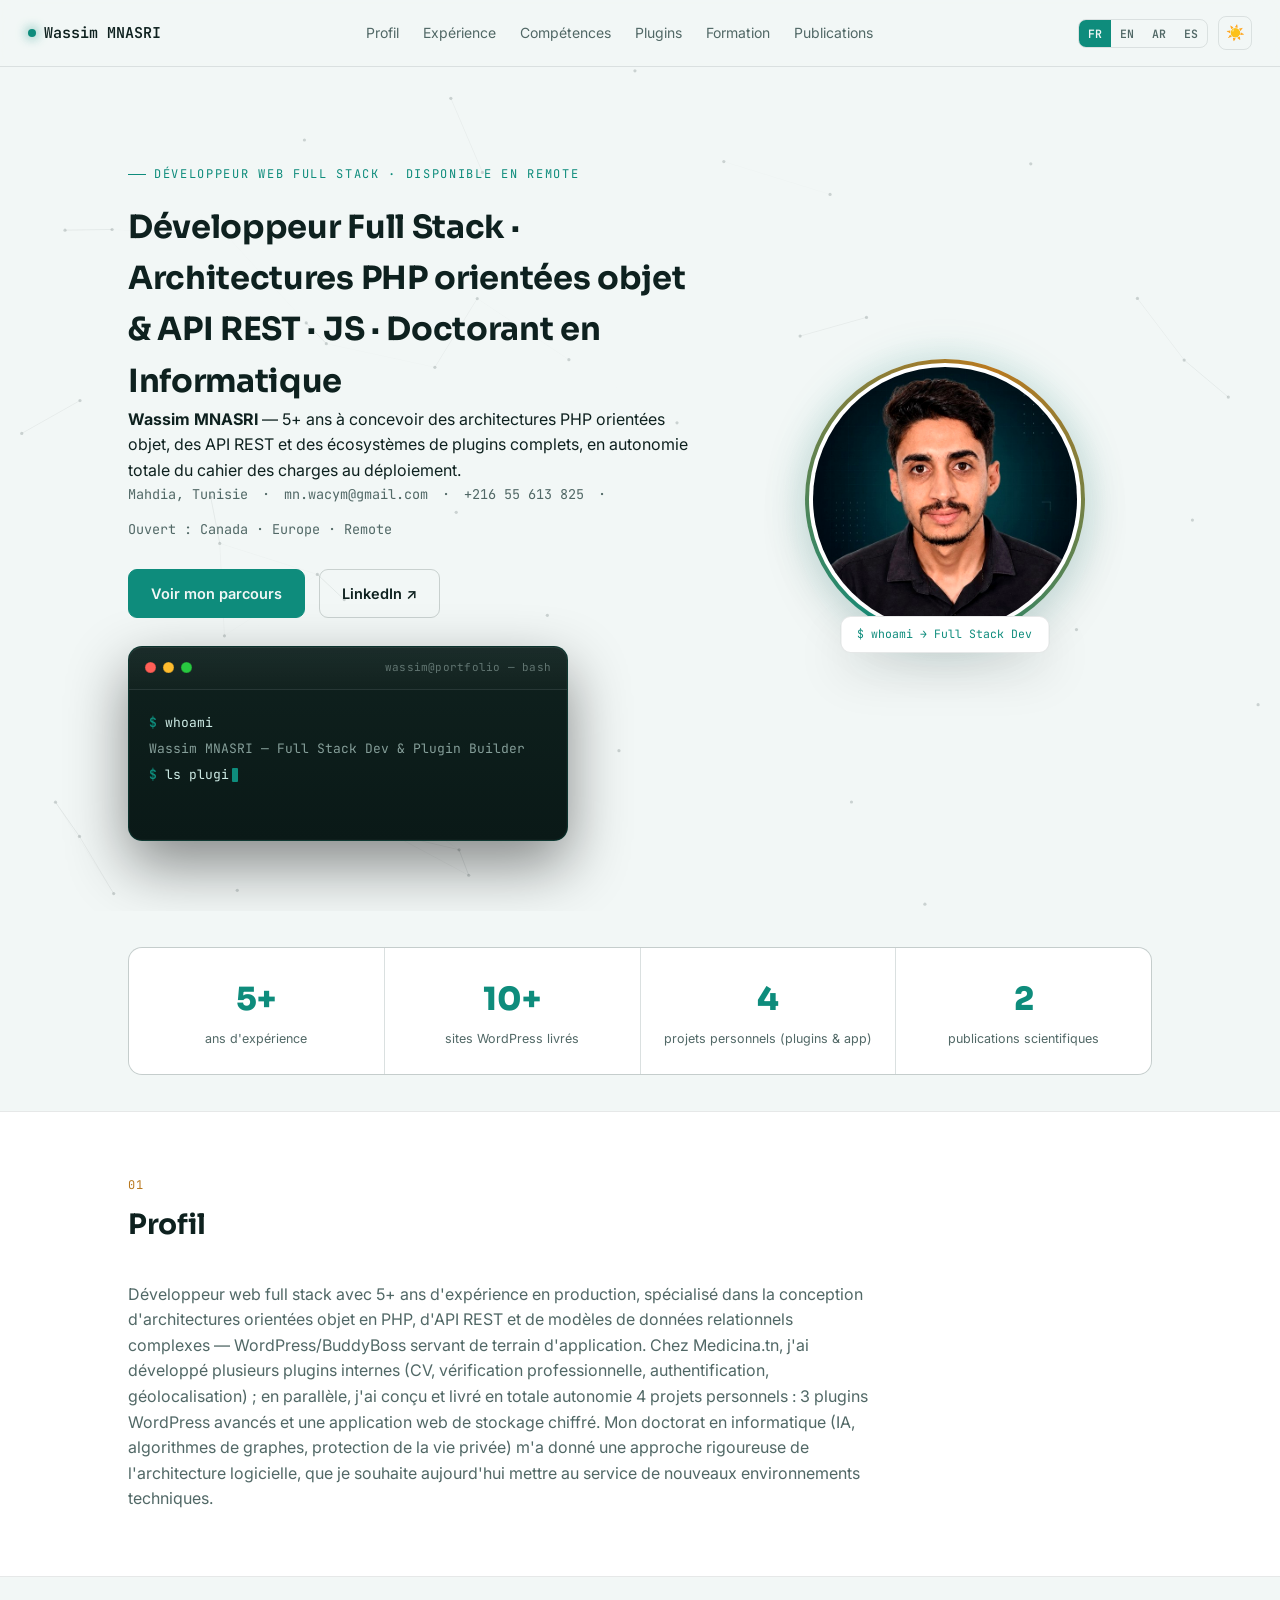
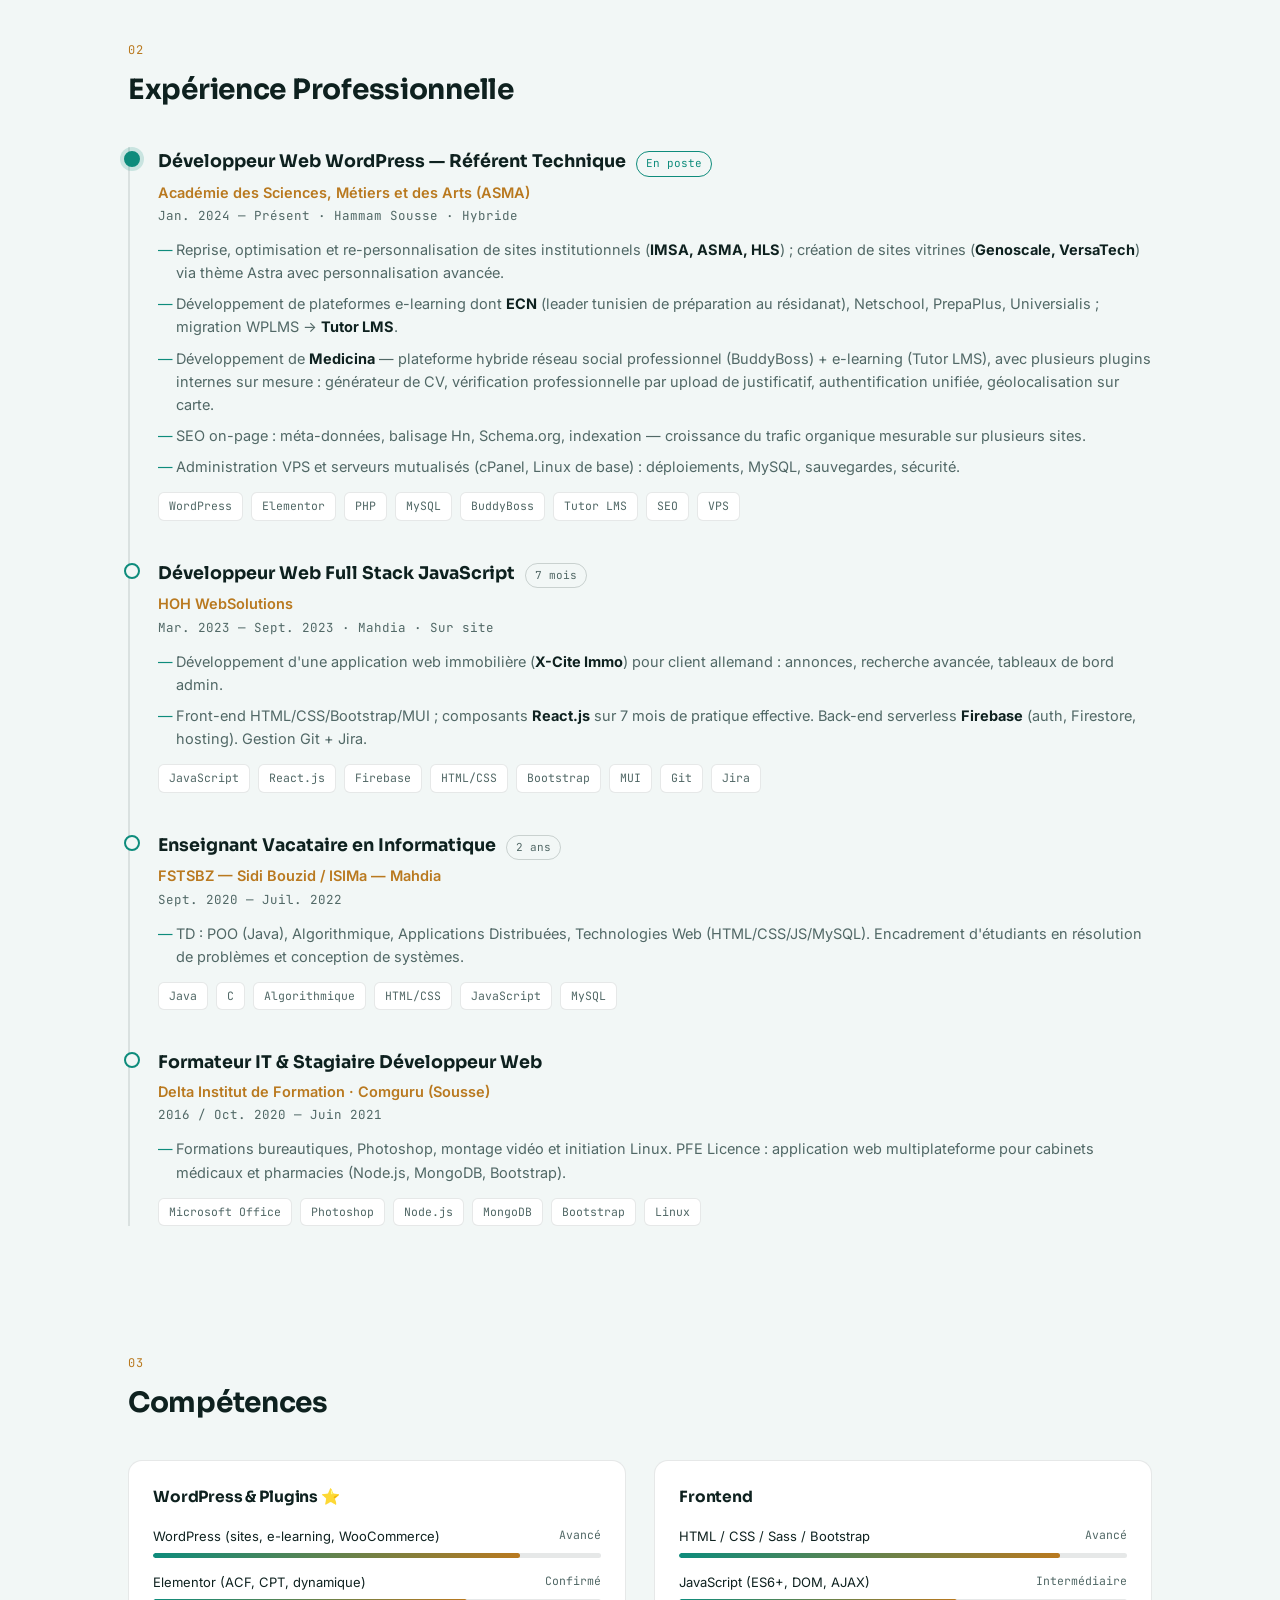
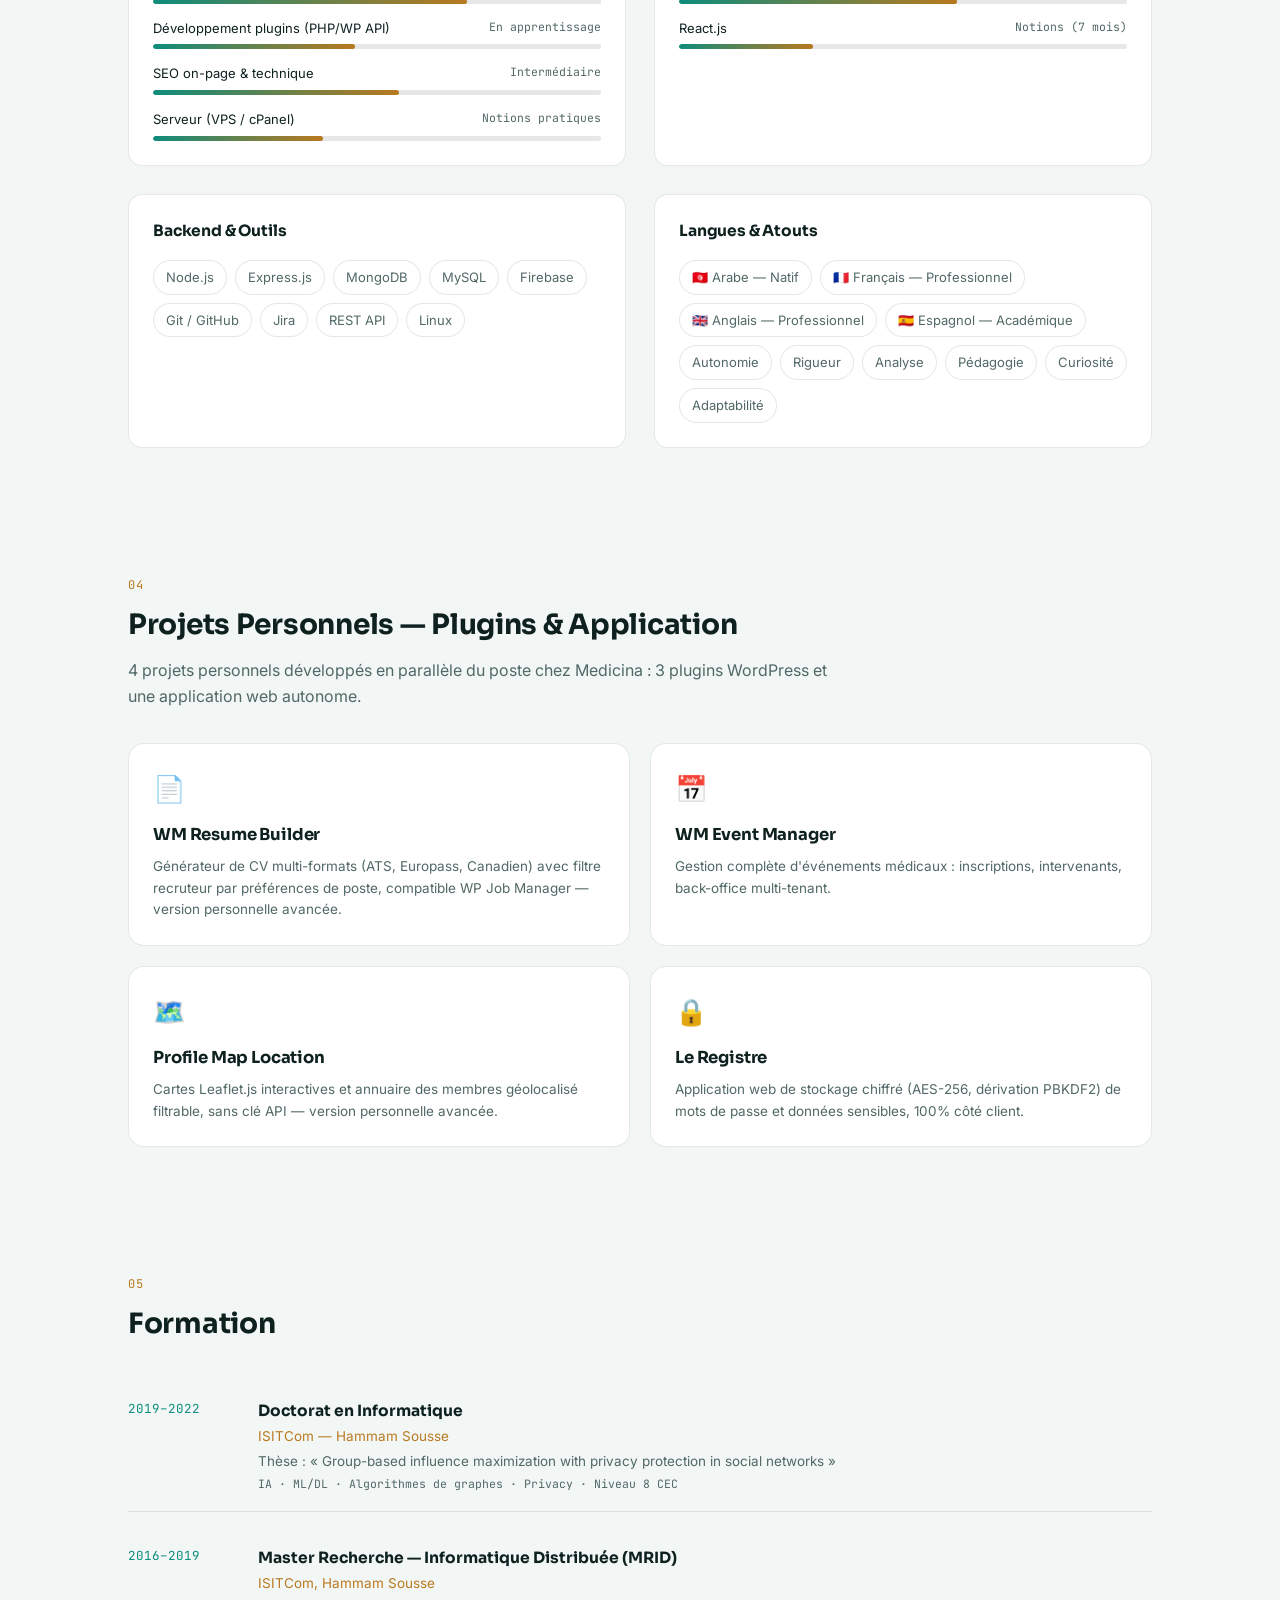
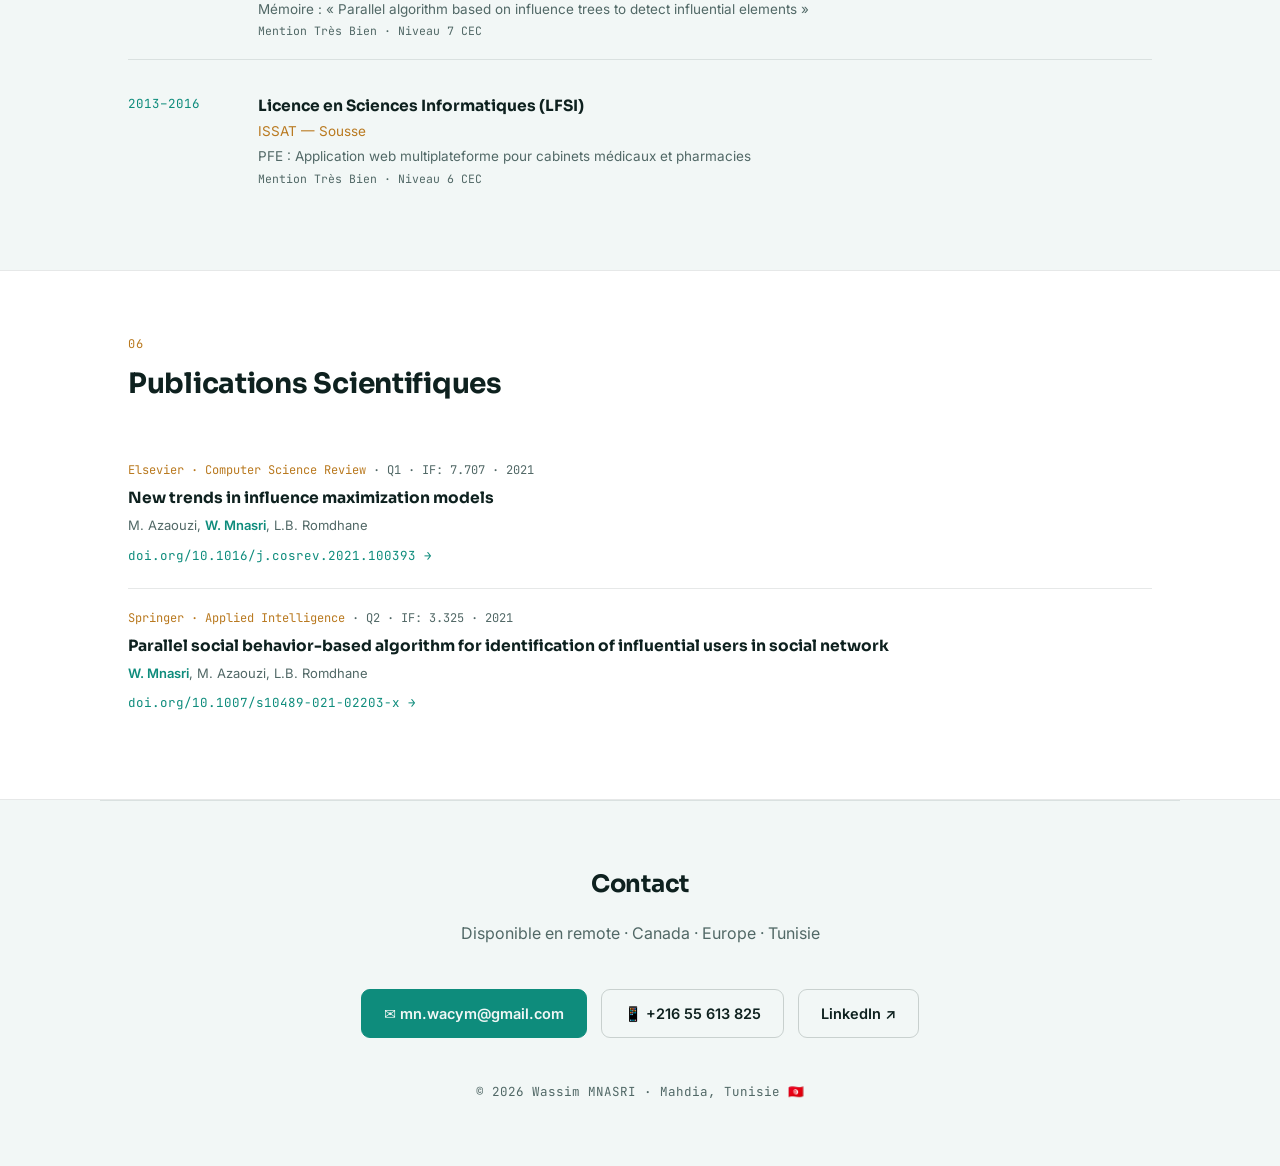
==== index.html @ 1a3f9e18 "Add files via upload" ====
<!DOCTYPE html>
<html lang="fr" dir="ltr" data-theme="dark">
<head>
<meta charset="UTF-8">
<meta name="viewport" content="width=device-width, initial-scale=1.0">
<title>Wassim MNASRI — Développeur Web Full Stack</title>
<meta name="description" content="Wassim MNASRI — Développeur Web Full Stack, architectures PHP orientées objet & API REST, écosystème WordPress avancé, doctorant en informatique.">
<link rel="preconnect" href="https://fonts.googleapis.com">
<link rel="preconnect" href="https://fonts.gstatic.com" crossorigin>
<link href="https://fonts.googleapis.com/css2?family=Sora:wght@600;700;800&family=Inter:wght@400;500;600;700&family=JetBrains+Mono:wght@400;500;600&display=swap" rel="stylesheet">
<style>
  :root[data-theme="dark"]{
    --bg:#0A1514; --bg-elev:#0F1E1C; --bg-card:#122522; --text:#E9F3F1; --text-dim:#8FA9A6;
    --accent:#2DD4BF; --accent-rgb:45,212,191; --accent-2:#E8A33D; --accent-2-rgb:232,163,61;
    --border:rgba(233,243,241,.10); --border-strong:rgba(233,243,241,.18);
    --shadow:0 20px 50px rgba(0,0,0,.40); --node:rgba(233,243,241,.55);
  }
  :root[data-theme="light"]{
    --bg:#F2F7F6; --bg-elev:#FFFFFF; --bg-card:#FFFFFF; --text:#0E211F; --text-dim:#516866;
    --accent:#0E8C7C; --accent-rgb:14,140,124; --accent-2:#B9791F; --accent-2-rgb:185,121,31;
    --border:rgba(14,33,31,.10); --border-strong:rgba(14,33,31,.18);
    --shadow:0 20px 50px rgba(14,33,31,.10); --node:rgba(14,33,31,.35);
  }
  *{box-sizing:border-box; margin:0; padding:0;}
  html{scroll-behavior:smooth;}
  body{
    background:var(--bg); color:var(--text);
    font-family:'Inter',system-ui,sans-serif;
    font-size:16px; line-height:1.6;
    transition:background .35s ease, color .35s ease;
    overflow-x:hidden;
  }
  ::selection{background:var(--accent); color:var(--bg);}
  a{color:inherit; text-decoration:none;}
  h1,h2,h3{font-family:'Sora',sans-serif; letter-spacing:-.01em;}
  .mono{font-family:'JetBrains Mono',monospace;}
  .wrap{max-width:1080px; margin:0 auto; padding:0 28px;}
  [dir="rtl"] .wrap{direction:rtl;}

  /* ---------- Nav ---------- */
  #topnav{
    position:sticky; top:0; z-index:50;
    background:color-mix(in srgb, var(--bg) 82%, transparent);
    backdrop-filter:blur(14px); -webkit-backdrop-filter:blur(14px);
    border-bottom:1px solid var(--border);
  }
  .navbar{display:flex; align-items:center; justify-content:space-between; padding:16px 28px; gap:16px; flex-wrap:wrap;}
  .brand{font-family:'JetBrains Mono',monospace; font-weight:600; font-size:15px; display:flex; align-items:center; gap:8px;}
  .brand .dot{width:8px; height:8px; border-radius:50%; background:var(--accent); box-shadow:0 0 12px var(--accent);}
  .navlinks{display:flex; gap:24px; font-size:14px; color:var(--text-dim);}
  .navlinks a{transition:color .2s;}
  .navlinks a:hover{color:var(--accent);}
  .navctrls{display:flex; align-items:center; gap:10px;}
  .lang-switch{display:flex; border:1px solid var(--border); border-radius:8px; overflow:hidden;}
  .lang-switch button{
    font-family:'JetBrains Mono',monospace; font-size:11.5px; font-weight:600;
    padding:6px 9px; background:transparent; color:var(--text-dim); border:none; cursor:pointer;
    transition:background .2s, color .2s;
  }
  .lang-switch button.active{background:var(--accent); color:var(--bg);}
  #themeToggle{
    width:34px; height:34px; border-radius:8px; border:1px solid var(--border);
    background:transparent; color:var(--text); cursor:pointer; display:flex; align-items:center; justify-content:center;
    font-size:15px; transition:border-color .2s, transform .3s;
  }
  #themeToggle:hover{border-color:var(--accent); transform:rotate(15deg);}
  @media (max-width:760px){ .navlinks{display:none;} }

  /* ---------- Hero ---------- */
  #hero{position:relative; padding:90px 0 70px; overflow:hidden;}
  #nodeCanvas{position:absolute; inset:0; width:100%; height:100%; z-index:0; opacity:.55;}
  .hero-inner{position:relative; z-index:1; display:grid; grid-template-columns:1.15fr .85fr; gap:48px; align-items:center;}
  @media (max-width:820px){ .hero-inner{grid-template-columns:1fr; text-align:center;} }
  .eyebrow{
    font-family:'JetBrains Mono',monospace; font-size:12px; letter-spacing:.14em; color:var(--accent);
    display:inline-flex; align-items:center; gap:8px; margin-bottom:18px;
  }
  .eyebrow::before{content:''; width:18px; height:1px; background:var(--accent);}
  @media (max-width:820px){ .eyebrow{justify-content:center;} }
  .hero h1{font-size:clamp(34px,5vw,54px); font-weight:800; line-height:1.05; margin-bottom:16px;}
  .hero h1 span.accent{color:var(--accent);}
  .hero .subtitle{font-size:17px; color:var(--text-dim); max-width:52ch; margin-bottom:14px;}
  .hero .subtitle b{color:var(--text); font-weight:600;}
  @media (max-width:820px){ .hero .subtitle{margin-inline:auto;} }
  .meta-row{display:flex; flex-wrap:wrap; gap:14px; font-size:13.5px; color:var(--text-dim); margin-bottom:28px; font-family:'JetBrains Mono',monospace;}
  @media (max-width:820px){ .meta-row{justify-content:center;} }
  .hero-btns{display:flex; gap:14px; flex-wrap:wrap;}
  @media (max-width:820px){ .hero-btns{justify-content:center;} }
  .btn-primary,.btn-secondary{
    padding:12px 22px; border-radius:9px; font-size:14.5px; font-weight:600; cursor:pointer; display:inline-flex; align-items:center; gap:8px;
    transition:transform .2s, box-shadow .2s;
  }
  .btn-primary{background:var(--accent); color:var(--bg); border:1px solid var(--accent);}
  .btn-secondary{background:transparent; color:var(--text); border:1px solid var(--border-strong);}
  .btn-primary:hover,.btn-secondary:hover{transform:translateY(-2px); box-shadow:0 10px 24px rgba(var(--accent-rgb),.25);}

  .portrait-wrap{position:relative; justify-self:center; width:280px; height:280px; display:flex; align-items:center; justify-content:center;}
  .portrait-wrap::before{
    content:''; position:absolute; width:340px; height:340px; top:50%; left:50%; transform:translate(-50%,-50%);
    background:radial-gradient(circle at center, rgba(var(--accent-rgb),.16) 0%, transparent 68%);
    border-radius:50%; pointer-events:none; z-index:0;
  }
  .portrait-ring{
    position:relative; z-index:1; width:280px; height:280px; border-radius:50%; padding:4px;
    background:conic-gradient(from 200deg, var(--accent), var(--accent-2), var(--accent));
    box-shadow:var(--shadow), 0 0 46px rgba(var(--accent-rgb),.14);
  }
  .portrait-ring-inner{width:100%; height:100%; border-radius:50%; padding:4px; background:var(--bg-elev);}
  .portrait{
    display:block; width:100%; height:100%; border-radius:50%; object-fit:cover; object-position:center 8%;
    filter:brightness(1.04) contrast(1.03) saturate(1.05);
  }
  .portrait-tag{
    position:absolute; bottom:-14px; left:50%; transform:translateX(-50%); z-index:2;
    background:var(--bg-elev); border:1px solid var(--border); border-radius:10px;
    padding:8px 16px; font-family:'JetBrains Mono',monospace; font-size:11.5px; color:var(--accent);
    white-space:nowrap; box-shadow:var(--shadow);
  }
  @media (max-width:820px){ .portrait-wrap,.portrait-ring{width:240px; height:240px;} }
  @media (max-width:480px){ .portrait-wrap,.portrait-ring{width:200px; height:200px;} }

  /* ---------- Stats ---------- */
  #stats{padding:36px 0;}
  .stats-grid{display:grid; grid-template-columns:repeat(4,1fr); gap:1px; background:var(--border); border:1px solid var(--border); border-radius:14px; overflow:hidden;}
  @media (max-width:700px){ .stats-grid{grid-template-columns:repeat(2,1fr);} }
  .stat-cell{background:var(--bg-elev); padding:26px 18px; text-align:center;}
  .stat-num{font-family:'Sora',sans-serif; font-weight:800; font-size:32px; color:var(--accent);}
  .stat-label{font-size:12.5px; color:var(--text-dim); margin-top:6px; line-height:1.35;}

  /* ---------- Sections ---------- */
  section{padding:64px 0;}
  .section-head{margin-bottom:34px;}
  .section-num{font-family:'JetBrains Mono',monospace; font-size:12px; color:var(--accent-2); letter-spacing:.1em; display:block; margin-bottom:8px;}
  .section-head h2{font-size:28px; font-weight:700;}
  .lead{color:var(--text-dim); font-size:16px; max-width:70ch; margin-top:10px;}

  #about{background:var(--bg-elev); border-top:1px solid var(--border); border-bottom:1px solid var(--border);}

  /* Timeline */
  .timeline{position:relative; padding-inline-start:28px; border-inline-start:2px solid var(--border);}
  [dir="rtl"] .timeline{padding-inline-start:0; padding-inline-end:28px; border-inline-start:none; border-inline-end:2px solid var(--border);}
  .job{position:relative; padding-bottom:38px;}
  .job:last-child{padding-bottom:0;}
  .job::before{
    content:''; position:absolute; inset-inline-start:-34px; top:4px; width:12px; height:12px; border-radius:50%;
    background:var(--bg); border:2px solid var(--accent);
  }
  .job.current::before{background:var(--accent); box-shadow:0 0 0 4px rgba(var(--accent-rgb),.18);}
  .job-head{display:flex; flex-wrap:wrap; align-items:baseline; gap:10px; margin-bottom:4px;}
  .job-title{font-family:'Sora',sans-serif; font-weight:700; font-size:17.5px;}
  .job-badge{font-family:'JetBrains Mono',monospace; font-size:11px; padding:3px 9px; border-radius:999px; border:1px solid var(--border-strong); color:var(--text-dim);}
  .job.current .job-badge{color:var(--accent); border-color:var(--accent);}
  .job-company{color:var(--accent-2); font-weight:600; font-size:14.5px; margin-bottom:2px;}
  .job-period{font-family:'JetBrains Mono',monospace; font-size:12.5px; color:var(--text-dim); margin-bottom:12px;}
  .job-bullets{list-style:none; display:flex; flex-direction:column; gap:8px; margin-bottom:14px;}
  .job-bullets li{position:relative; padding-inline-start:18px; font-size:14.5px; color:var(--text-dim); line-height:1.6;}
  [dir="rtl"] .job-bullets li{padding-inline-start:0; padding-inline-end:18px;}
  .job-bullets li::before{content:'—'; position:absolute; inset-inline-start:0; color:var(--accent);}
  [dir="rtl"] .job-bullets li::before{inset-inline-start:auto; inset-inline-end:0;}
  .job-bullets strong{color:var(--text);}
  .tag-row{display:flex; flex-wrap:wrap; gap:8px;}
  .tag{font-family:'JetBrains Mono',monospace; font-size:11.5px; padding:4px 10px; border-radius:6px; background:var(--bg-card); border:1px solid var(--border); color:var(--text-dim);}

  /* Skills */
  .skills-grid{display:grid; grid-template-columns:repeat(2,1fr); gap:28px;}
  @media (max-width:700px){ .skills-grid{grid-template-columns:1fr;} }
  .skill-card{background:var(--bg-card); border:1px solid var(--border); border-radius:14px; padding:24px;}
  .skill-card h3{font-size:15.5px; margin-bottom:16px; display:flex; align-items:center; gap:8px;}
  .skill-row{margin-bottom:14px;}
  .skill-row:last-child{margin-bottom:0;}
  .skill-row .sr-top{display:flex; justify-content:space-between; font-size:13px; margin-bottom:6px;}
  .skill-row .sr-top span:last-child{color:var(--text-dim); font-family:'JetBrains Mono',monospace; font-size:11.5px;}
  .bar{height:5px; background:var(--border); border-radius:99px; overflow:hidden;}
  .bar i{display:block; height:100%; background:linear-gradient(90deg,var(--accent),var(--accent-2)); border-radius:99px;}
  .chips{display:flex; flex-wrap:wrap; gap:8px;}
  .chip{font-size:13px; padding:6px 12px; border-radius:999px; background:var(--bg-elev); border:1px solid var(--border); color:var(--text-dim);}

  /* Projects */
  .projects-grid{display:grid; grid-template-columns:repeat(2,1fr); gap:20px;}
  @media (max-width:700px){ .projects-grid{grid-template-columns:1fr;} }
  .proj-card{background:var(--bg-card); border:1px solid var(--border); border-radius:16px; padding:24px; transition:border-color .2s, transform .2s;}
  .proj-card:hover{border-color:var(--accent); transform:translateY(-3px);}
  .proj-icon{font-size:26px; margin-bottom:12px; display:block;}
  .proj-card h3{font-size:16.5px; margin-bottom:8px;}
  .proj-card p{font-size:13.5px; color:var(--text-dim); line-height:1.6;}

  /* Education */
  .edu-grid{display:flex; flex-direction:column; gap:16px;}
  .edu-card{display:grid; grid-template-columns:110px 1fr; gap:20px; padding:18px 0; border-bottom:1px solid var(--border);}
  .edu-card:last-child{border-bottom:none;}
  @media (max-width:600px){ .edu-card{grid-template-columns:1fr; gap:4px;} }
  .edu-years{font-family:'JetBrains Mono',monospace; font-size:12.5px; color:var(--accent);}
  .edu-degree{font-family:'Sora',sans-serif; font-weight:700; font-size:15.5px; margin-bottom:2px;}
  .edu-school{color:var(--accent-2); font-size:13.5px; margin-bottom:4px;}
  .edu-detail{font-size:13.5px; color:var(--text-dim); margin-bottom:2px;}
  .edu-mention{font-family:'JetBrains Mono',monospace; font-size:11.5px; color:var(--text-dim);}

  /* Publications */
  #pubs{background:var(--bg-elev); border-top:1px solid var(--border); border-bottom:1px solid var(--border);}
  .pub-card{padding:20px 0; border-bottom:1px solid var(--border);}
  .pub-card:last-child{border-bottom:none;}
  .pub-journal{font-family:'JetBrains Mono',monospace; font-size:12px; color:var(--accent-2); margin-bottom:6px;}
  .pub-title{font-family:'Sora',sans-serif; font-weight:700; font-size:15.5px; margin-bottom:4px;}
  .pub-authors{font-size:13px; color:var(--text-dim); margin-bottom:6px;}
  .pub-authors .me{color:var(--accent); font-weight:600;}
  .pub-link{font-family:'JetBrains Mono',monospace; font-size:12.5px; color:var(--accent);}

  /* Footer / Contact */
  footer.wrap{padding-top:64px; padding-bottom:64px; text-align:center; border-top:1px solid var(--border);}
  footer h2{font-size:24px; margin-bottom:18px;}
  footer p.lead{margin:0 auto 42px; text-align:center;}
  .contact-row{display:flex; justify-content:center; flex-wrap:wrap; gap:14px; margin-bottom:44px;}
  .foot-note{font-size:12.5px; color:var(--text-dim); font-family:'JetBrains Mono',monospace; margin-top:16px;}

  .reveal{opacity:0; transform:translateY(18px); transition:opacity .6s ease, transform .6s ease;}
  .reveal.in{opacity:1; transform:none;}
  @media (prefers-reduced-motion:reduce){ .reveal{opacity:1; transform:none; transition:none;} html{scroll-behavior:auto;} }

  a:focus-visible, button:focus-visible{outline:2px solid var(--accent); outline-offset:2px;}

  /* ---------- Terminal ---------- */
  .term{
    margin-top:28px; max-width:440px; border-radius:14px; overflow:hidden;
    background:linear-gradient(180deg,#0F211E 0%,#0A1917 100%);
    border:1px solid rgba(var(--accent-rgb),.22);
    box-shadow:0 24px 60px rgba(0,0,0,.45), 0 0 0 1px rgba(255,255,255,.02) inset, 0 1px 0 rgba(255,255,255,.05) inset;
  }
  .term-bar{
    display:flex; align-items:center; gap:7px; padding:12px 16px;
    background:linear-gradient(180deg, rgba(255,255,255,.05), rgba(255,255,255,.015));
    border-bottom:1px solid rgba(255,255,255,.06);
  }
  .term-dot{width:11px; height:11px; border-radius:50%; box-shadow:inset 0 0 0 .5px rgba(0,0,0,.25);}
  .term-dot.r{background:#FF5F57;} .term-dot.y{background:#FEBC2E;} .term-dot.g{background:#28C840;}
  .term-title{margin-inline-start:auto; font-family:'JetBrains Mono',monospace; font-size:11px; letter-spacing:.02em; color:rgba(211,235,231,.4);}
  .term-body{padding:20px 20px 22px; font-family:'JetBrains Mono',monospace; font-size:13px; line-height:2; min-height:150px; color:#CFEDE7; text-align:start;}
  [dir="rtl"] .term-body{direction:ltr; text-align:left;}
  .term-line{white-space:pre-wrap; word-break:break-word;}
  .term-line .prompt{color:var(--accent); font-weight:600;}
  .term-line .out{color:rgba(207,237,231,.62);}
  .term-cursor{display:inline-block; width:6px; height:14px; background:var(--accent); vertical-align:middle; animation:blink 1s step-end infinite; margin-inline-start:3px; border-radius:1px;}
  @keyframes blink{ 50%{opacity:0;} }

  /* ---------- Back to top ---------- */
  #toTop{
    position:fixed; bottom:26px; inset-inline-end:26px; z-index:60;
    width:44px; height:44px; border-radius:50%; border:1px solid var(--border-strong);
    background:var(--bg-elev); color:var(--accent); font-size:17px; cursor:pointer;
    display:flex; align-items:center; justify-content:center; box-shadow:var(--shadow);
    opacity:0; pointer-events:none; transform:translateY(10px);
    transition:opacity .25s, transform .25s, border-color .2s;
  }
  #toTop.show{opacity:1; pointer-events:auto; transform:none;}
  #toTop:hover{border-color:var(--accent);}
</style>
</head>
<body>

<nav id="topnav">
  <div class="navbar">
    <div class="brand"><span class="dot"></span> Wassim MNASRI</div>
    <div class="navlinks" id="navlinks"></div>
    <div class="navctrls">
      <div class="lang-switch" id="langSwitch">
        <button data-lang="fr">FR</button><button data-lang="en">EN</button><button data-lang="ar">AR</button><button data-lang="es">ES</button>
      </div>
      <button id="themeToggle" aria-label="Toggle theme">🌙</button>
    </div>
  </div>
</nav>

<header id="hero">
  <canvas id="nodeCanvas"></canvas>
  <div class="wrap hero-inner">
    <div>
      <span class="eyebrow" id="heroEyebrow"></span>
      <h1 id="heroTitle"></h1>
      <p class="subtitle" id="heroSubtitle"></p>
      <div class="meta-row" id="heroMeta"></div>
      <div class="hero-btns">
        <a href="#experience" class="btn-primary" id="heroBtn1"></a>
        <a href="https://www.linkedin.com/in/wassim-m-nasri/" target="_blank" class="btn-secondary">LinkedIn ↗</a>
      </div>
      <div class="term">
        <div class="term-bar">
          <span class="term-dot r"></span><span class="term-dot y"></span><span class="term-dot g"></span>
          <span class="term-title">wassim@portfolio — bash</span>
        </div>
        <div class="term-body" id="termBody"></div>
      </div>
    </div>
    <div class="portrait-wrap">
      <div class="portrait-ring">
        <div class="portrait-ring-inner">
          <img class="portrait" src="[data-uri]" alt="Wassim MNASRI">
        </div>
      </div>
      <div class="portrait-tag mono" id="portraitTag"></div>
    </div>
  </div>
</header>

<section id="stats">
  <div class="wrap">
    <div class="stats-grid" id="statsGrid"></div>
  </div>
</section>

<section id="about">
  <div class="wrap">
    <div class="section-head">
      <span class="section-num mono">01</span>
      <h2 id="sProfil"></h2>
    </div>
    <p class="lead" id="profilText" style="max-width:75ch;"></p>
  </div>
</section>

<section id="experience">
  <div class="wrap">
    <div class="section-head">
      <span class="section-num mono">02</span>
      <h2 id="sExp"></h2>
    </div>
    <div class="timeline" id="jobsList"></div>
  </div>
</section>

<section id="skills">
  <div class="wrap">
    <div class="section-head">
      <span class="section-num mono">03</span>
      <h2 id="sSkillsHead">Compétences</h2>
    </div>
    <div class="skills-grid">
      <div class="skill-card">
        <h3 id="sWP"></h3>
        <div id="wpSkillsList"></div>
      </div>
      <div class="skill-card">
        <h3 id="sFront"></h3>
        <div id="frontSkillsList"></div>
      </div>
      <div class="skill-card">
        <h3 id="sBack"></h3>
        <div class="chips" id="backTagsList"></div>
      </div>
      <div class="skill-card">
        <h3 id="sAtoutsLang">Langues & Atouts</h3>
        <div class="chips" id="langsAtoutsList"></div>
      </div>
    </div>
  </div>
</section>

<section id="projects">
  <div class="wrap">
    <div class="section-head">
      <span class="section-num mono">04</span>
      <h2 id="sPlugins"></h2>
      <p class="lead" id="pluginsIntro"></p>
    </div>
    <div class="projects-grid" id="projectsGrid"></div>
  </div>
</section>

<section id="education">
  <div class="wrap">
    <div class="section-head">
      <span class="section-num mono">05</span>
      <h2 id="sFormation"></h2>
    </div>
    <div class="edu-grid" id="eduGrid"></div>
  </div>
</section>

<section id="pubs">
  <div class="wrap">
    <div class="section-head">
      <span class="section-num mono">06</span>
      <h2 id="sPub"></h2>
    </div>
    <div id="pubsGrid">
      <div class="pub-card">
        <div class="pub-journal">Elsevier · Computer Science Review <span style="color:var(--text-dim)">· Q1 · IF: 7.707 · 2021</span></div>
        <div class="pub-title">New trends in influence maximization models</div>
        <div class="pub-authors">M. Azaouzi, <span class="me">W. Mnasri</span>, L.B. Romdhane</div>
        <a class="pub-link" href="https://doi.org/10.1016/j.cosrev.2021.100393" target="_blank">doi.org/10.1016/j.cosrev.2021.100393 →</a>
      </div>
      <div class="pub-card">
        <div class="pub-journal">Springer · Applied Intelligence <span style="color:var(--text-dim)">· Q2 · IF: 3.325 · 2021</span></div>
        <div class="pub-title">Parallel social behavior-based algorithm for identification of influential users in social network</div>
        <div class="pub-authors"><span class="me">W. Mnasri</span>, M. Azaouzi, L.B. Romdhane</div>
        <a class="pub-link" href="https://doi.org/10.1007/s10489-021-02203-x" target="_blank">doi.org/10.1007/s10489-021-02203-x →</a>
      </div>
    </div>
  </div>
</section>

<footer class="wrap">
  <h2 id="sContact"></h2>
  <p class="lead" id="footerAvail" style="max-width:60ch;"></p>
  <div class="contact-row">
    <a class="btn-primary" href="mailto:mn.wacym@gmail.com">✉️ mn.wacym@gmail.com</a>
    <a class="btn-secondary" href="tel:+21655613825" dir="ltr">📱 +216 55 613 825</a>
    <a class="btn-secondary" href="https://www.linkedin.com/in/wassim-m-nasri/" target="_blank">LinkedIn ↗</a>
  </div>
  <p class="foot-note">© 2026 Wassim MNASRI · Mahdia, Tunisie 🇹🇳</p>
</footer>

<button id="toTop" aria-label="Back to top">↑</button>

<script id="cv-data" type="application/json">{"fr": {"dir": "ltr", "nav": ["Profil", "Expérience", "Compétences", "Plugins", "Formation", "Publications"], "pdf": "Télécharger PDF", "eyebrow": "DÉVELOPPEUR WEB FULL STACK · DISPONIBLE EN REMOTE", "title": "Développeur |Full Stack| · Architectures |PHP orientées objet & API REST| · JS · Doctorant en Informatique", "meta": ["Mahdia, Tunisie", "mn.wacym@gmail.com", "+216 55 613 825", "Ouvert : Canada · Europe · Remote"], "btn1": "Voir mon parcours", "stats": ["ans d'expérience", "sites WordPress livrés", "projets personnels (plugins & app)", "publications scientifiques"], "sContact": "Contact", "sWP": "WordPress & Plugins ⭐", "sFront": "Frontend", "sBack": "Backend & Outils", "sLang": "Langues", "sAtouts": "Atouts", "wpSkills": [["WordPress (sites, e-learning, WooCommerce)", "Avancé", 82], ["Elementor (ACF, CPT, dynamique)", "Confirmé", 70], ["Développement plugins (PHP/WP API)", "En apprentissage", 45], ["SEO on-page & technique", "Intermédiaire", 55], ["Serveur (VPS / cPanel)", "Notions pratiques", 38]], "frontSkills": [["HTML / CSS / Sass / Bootstrap", "Avancé", 85], ["JavaScript (ES6+, DOM, AJAX)", "Intermédiaire", 62], ["React.js", "Notions (7 mois)", 30]], "backTags": ["Node.js", "Express.js", "MongoDB", "MySQL", "Firebase", "Git / GitHub", "Jira", "REST API", "Linux"], "langs": [["🇹🇳 Arabe", "Natif"], ["🇫🇷 Français", "Professionnel"], ["🇬🇧 Anglais", "Professionnel"], ["🇪🇸 Espagnol", "Académique"]], "atouts": ["Autonomie", "Rigueur", "Analyse", "Pédagogie", "Curiosité", "Adaptabilité"], "sProfil": "Profil", "profil": "Développeur web full stack avec 5+ ans d'expérience en production, spécialisé dans la conception d'architectures orientées objet en PHP, d'API REST et de modèles de données relationnels complexes — WordPress/BuddyBoss servant de terrain d'application. Chez Medicina.tn, j'ai développé plusieurs plugins internes (CV, vérification professionnelle, authentification, géolocalisation) ; en parallèle, j'ai conçu et livré en totale autonomie 4 projets personnels : 3 plugins WordPress avancés et une application web de stockage chiffré. Mon doctorat en informatique (IA, algorithmes de graphes, protection de la vie privée) m'a donné une approche rigoureuse de l'architecture logicielle, que je souhaite aujourd'hui mettre au service de nouveaux environnements techniques.", "sExp": "Expérience Professionnelle", "jobs": [{"title": "Développeur Web WordPress — Référent Technique", "company": "Académie des Sciences, Métiers et des Arts (ASMA)", "period": "Jan. 2024 — Présent · Hammam Sousse · Hybride", "badge": "En poste", "current": true, "bullets": ["Reprise, optimisation et re-personnalisation de sites institutionnels (<strong>IMSA, ASMA, HLS</strong>) ; création de sites vitrines (<strong>Genoscale, VersaTech</strong>) via thème Astra avec personnalisation avancée.", "Développement de plateformes e-learning dont <strong>ECN</strong> (leader tunisien de préparation au résidanat), Netschool, PrepaPlus, Universialis ; migration WPLMS → <strong>Tutor LMS</strong>.", "Développement de <strong>Medicina</strong> — plateforme hybride réseau social professionnel (BuddyBoss) + e-learning (Tutor LMS), avec plusieurs plugins internes sur mesure : générateur de CV, vérification professionnelle par upload de justificatif, authentification unifiée, géolocalisation sur carte.", "SEO on-page : méta-données, balisage Hn, Schema.org, indexation — croissance du trafic organique mesurable sur plusieurs sites.", "Administration VPS et serveurs mutualisés (cPanel, Linux de base) : déploiements, MySQL, sauvegardes, sécurité."], "tags": ["WordPress", "Elementor", "PHP", "MySQL", "BuddyBoss", "Tutor LMS", "SEO", "VPS"]}, {"title": "Développeur Web Full Stack JavaScript", "company": "HOH WebSolutions", "period": "Mar. 2023 — Sept. 2023 · Mahdia · Sur site", "badge": "7 mois", "current": false, "bullets": ["Développement d'une application web immobilière (<strong>X-Cite Immo</strong>) pour client allemand : annonces, recherche avancée, tableaux de bord admin.", "Front-end HTML/CSS/Bootstrap/MUI ; composants <strong>React.js</strong> sur 7 mois de pratique effective. Back-end serverless <strong>Firebase</strong> (auth, Firestore, hosting). Gestion Git + Jira."], "tags": ["JavaScript", "React.js", "Firebase", "HTML/CSS", "Bootstrap", "MUI", "Git", "Jira"]}, {"title": "Enseignant Vacataire en Informatique", "company": "FSTSBZ — Sidi Bouzid  /  ISIMa — Mahdia", "period": "Sept. 2020 — Juil. 2022", "badge": "2 ans", "current": false, "bullets": ["TD : POO (Java), Algorithmique, Applications Distribuées, Technologies Web (HTML/CSS/JS/MySQL). Encadrement d'étudiants en résolution de problèmes et conception de systèmes."], "tags": ["Java", "C", "Algorithmique", "HTML/CSS", "JavaScript", "MySQL"]}, {"title": "Formateur IT & Stagiaire Développeur Web", "company": "Delta Institut de Formation · Comguru (Sousse)", "period": "2016 / Oct. 2020 — Juin 2021", "badge": "", "current": false, "bullets": ["Formations bureautiques, Photoshop, montage vidéo et initiation Linux. PFE Licence : application web multiplateforme pour cabinets médicaux et pharmacies (Node.js, MongoDB, Bootstrap)."], "tags": ["Microsoft Office", "Photoshop", "Node.js", "MongoDB", "Bootstrap", "Linux"]}], "sPlugins": "Projets Personnels — Plugins & Application", "pluginsIntro": "4 projets personnels développés en parallèle du poste chez Medicina : 3 plugins WordPress et une application web autonome.", "plugins": [{"icon": "📄", "name": "WM Resume Builder", "desc": "Générateur de CV multi-formats (ATS, Europass, Canadien) avec filtre recruteur par préférences de poste, compatible WP Job Manager — version personnelle avancée."}, {"icon": "📅", "name": "WM Event Manager", "desc": "Gestion complète d'événements médicaux : inscriptions, intervenants, back-office multi-tenant."}, {"icon": "🗺️", "name": "Profile Map Location", "desc": "Cartes Leaflet.js interactives et annuaire des membres géolocalisé filtrable, sans clé API — version personnelle avancée."}, {"icon": "🔒", "name": "Le Registre", "desc": "Application web de stockage chiffré (AES-256, dérivation PBKDF2) de mots de passe et données sensibles, 100% côté client."}], "sFormation": "Formation", "education": [{"years": "2019–2022", "degree": "Doctorat en Informatique", "school": "ISITCom — Hammam Sousse", "detail": "Thèse : « Group-based influence maximization with privacy protection in social networks »", "mention": "IA · ML/DL · Algorithmes de graphes · Privacy · Niveau 8 CEC"}, {"years": "2016–2019", "degree": "Master Recherche — Informatique Distribuée (MRID)", "school": "ISITCom, Hammam Sousse", "detail": "Mémoire : « Parallel algorithm based on influence trees to detect influential elements »", "mention": "Mention Très Bien · Niveau 7 CEC"}, {"years": "2013–2016", "degree": "Licence en Sciences Informatiques (LFSI)", "school": "ISSAT — Sousse", "detail": "PFE : Application web multiplateforme pour cabinets médicaux et pharmacies", "mention": "Mention Très Bien · Niveau 6 CEC"}], "sPub": "Publications Scientifiques", "termLines": [{"t": "c", "s": "whoami"}, {"t": "o", "s": "Wassim MNASRI — Full Stack Dev & Plugin Builder"}, {"t": "c", "s": "ls plugins/"}, {"t": "o", "s": "event-manager/ map-location/ cv-builder/"}, {"t": "c", "s": "echo $STATUS"}, {"t": "o", "s": "✓ Disponible · Remote · Canada · Europe"}], "footerAvail": "Disponible en remote · Canada · Europe · Tunisie", "pluginStatus": "En développement actif"}, "en": {"dir": "ltr", "nav": ["Profile", "Experience", "Skills", "Plugins", "Education", "Publications"], "pdf": "Download PDF", "eyebrow": "FULL STACK WEB DEVELOPER · AVAILABLE REMOTE", "title": "Full Stack Developer · |Object-oriented PHP & REST API| architectures · JS · PhD Candidate in Computer Science", "meta": ["Mahdia, Tunisia", "mn.wacym@gmail.com", "+216 55 613 825", "Open to: Canada · Europe · Remote"], "btn1": "View my experience", "stats": ["years of experience", "WordPress sites delivered", "personal projects (plugins & app)", "scientific publications"], "sContact": "Contact", "sWP": "WordPress & Plugins ⭐", "sFront": "Frontend", "sBack": "Backend & Tools", "sLang": "Languages", "sAtouts": "Strengths", "wpSkills": [["WordPress (sites, e-learning, WooCommerce)", "Advanced", 82], ["Elementor (ACF, CPT, dynamic)", "Proficient", 70], ["Plugin Development (PHP/WP API)", "Learning", 45], ["On-page & Technical SEO", "Intermediate", 55], ["Server Admin (VPS / cPanel)", "Basic practical", 38]], "frontSkills": [["HTML / CSS / Sass / Bootstrap", "Advanced", 85], ["JavaScript (ES6+, DOM, AJAX)", "Intermediate", 62], ["React.js", "Basics (7 months)", 30]], "backTags": ["Node.js", "Express.js", "MongoDB", "MySQL", "Firebase", "Git / GitHub", "Jira", "REST API", "Linux"], "langs": [["🇹🇳 Arabic", "Native"], ["🇫🇷 French", "Professional"], ["🇬🇧 English", "Professional"], ["🇪🇸 Spanish", "Academic"]], "atouts": ["Autonomy", "Accuracy", "Analysis", "Teaching", "Curiosity", "Adaptability"], "sProfil": "Profile", "profil": "Full stack web developer with 5+ years of production experience, focused on object-oriented PHP architecture, REST APIs and complex relational data models — with WordPress/BuddyBoss as the delivery platform. At Medicina.tn, I built several internal plugins (resume, professional verification, authentication, geolocation); alongside that role, I independently designed and shipped 4 personal projects: 3 advanced WordPress plugins and one encrypted-storage web app. My PhD in computer science (AI, graph algorithms, privacy protection) gave me a rigorous approach to software architecture that I'm now looking to bring to new technical environments.", "sExp": "Professional Experience", "jobs": [{"title": "WordPress Web Developer — Technical Lead", "company": "Académie des Sciences, Métiers et des Arts (ASMA)", "period": "Jan. 2024 — Present · Hammam Sousse · Hybrid", "badge": "Current", "current": true, "bullets": ["Took over, optimised and re-customised institutional websites (<strong>IMSA, ASMA, HLS</strong>); built showcase sites (<strong>Genoscale, VersaTech</strong>) using Astra theme with advanced customisation.", "Developed e-learning platforms including <strong>ECN</strong> (Tunisia's leading medical residency prep), Netschool, PrepaPlus, Universialis; migrated from WPLMS to <strong>Tutor LMS</strong>.", "Built <strong>Medicina</strong> — hybrid platform combining professional social networking (BuddyBoss) + e-learning (Tutor LMS), with several custom internal plugins: resume generator, document-based professional verification, unified authentication, map geolocation.", "On-page SEO: metadata, semantic Hn tagging, Schema.org, index submission — measurable organic traffic growth across multiple sites.", "Administered VPS and shared hosting (cPanel, basic Linux): deployments, MySQL, backups, security."], "tags": ["WordPress", "Elementor", "PHP", "MySQL", "BuddyBoss", "Tutor LMS", "SEO", "VPS"]}, {"title": "Full Stack JavaScript Web Developer", "company": "HOH WebSolutions", "period": "Mar. 2023 — Sept. 2023 · Mahdia · On-site", "badge": "7 months", "current": false, "bullets": ["Developed a real-estate web app (<strong>X-Cite Immo</strong>) for a German client: listings, advanced search, admin dashboards.", "HTML/CSS/Bootstrap/MUI front-end; <strong>React.js</strong> components over 7 months hands-on. Serverless back-end with <strong>Firebase</strong> (auth, Firestore, hosting). Git + Jira."], "tags": ["JavaScript", "React.js", "Firebase", "HTML/CSS", "Bootstrap", "MUI", "Git", "Jira"]}, {"title": "Adjunct Lecturer in Computer Science", "company": "FSTSBZ — Sidi Bouzid  /  ISIMa — Mahdia", "period": "Sept. 2020 — Jul. 2022", "badge": "2 years", "current": false, "bullets": ["Tutorials: OOP (Java), Algorithms, Distributed Applications, Web Technologies. Mentored students on problem-solving and software design."], "tags": ["Java", "C", "Algorithms", "HTML/CSS", "JavaScript", "MySQL"]}, {"title": "IT Trainer & Web Developer Intern", "company": "Delta Institut de Formation · Comguru (Sousse)", "period": "2016 / Oct. 2020 — Jun. 2021", "badge": "", "current": false, "bullets": ["Office tools, Photoshop, video editing and Linux training. Final year project: cross-platform web app for medical practices and pharmacies (Node.js, MongoDB, Bootstrap)."], "tags": ["Microsoft Office", "Photoshop", "Node.js", "MongoDB", "Bootstrap", "Linux"]}], "sPlugins": "Personal Projects — Plugins & App", "pluginsIntro": "4 personal projects built alongside my role at Medicina: 3 WordPress plugins and one standalone web app.", "plugins": [{"icon": "📄", "name": "WM Resume Builder", "desc": "Multi-format resume builder (ATS, Europass, Canadian) with a recruiter filter by job preferences, WP Job Manager compatible — advanced personal version."}, {"icon": "📅", "name": "WM Event Manager", "desc": "Full medical event management: registrations, speakers, multi-tenant back office."}, {"icon": "🗺️", "name": "Profile Map Location", "desc": "Interactive Leaflet.js maps and a filterable geolocated member directory, no API key — advanced personal version."}, {"icon": "🔒", "name": "Le Registre", "desc": "Client-side encrypted (AES-256, PBKDF2) password and sensitive-data vault, zero network calls."}], "sFormation": "Education", "education": [{"years": "2019–2022", "degree": "PhD in Computer Science", "school": "ISITCom — Hammam Sousse", "detail": "Thesis: \"Group-based influence maximization with privacy protection in social networks\"", "mention": "AI · ML/DL · Graph Algorithms · Privacy · EQF Level 8"}, {"years": "2016–2019", "degree": "Research Master — Distributed Computing (MRID)", "school": "ISITCom, Hammam Sousse", "detail": "Dissertation: \"Parallel algorithm based on influence trees to detect influential elements\"", "mention": "Distinction · EQF Level 7"}, {"years": "2013–2016", "degree": "Bachelor in Computer Science (LFSI)", "school": "ISSAT — Sousse", "detail": "Final project: Cross-platform web app for medical practices and pharmacies", "mention": "Distinction · EQF Level 6"}], "sPub": "Scientific Publications", "termLines": [{"t": "c", "s": "whoami"}, {"t": "o", "s": "Wassim MNASRI — Full Stack Dev & Plugin Builder"}, {"t": "c", "s": "ls plugins/"}, {"t": "o", "s": "event-manager/ map-location/ cv-builder/"}, {"t": "c", "s": "echo $STATUS"}, {"t": "o", "s": "✓ Available · Remote · Canada · Europe"}], "footerAvail": "Available remote · Canada · Europe · Tunisia", "pluginStatus": "Active development"}, "ar": {"dir": "rtl", "nav": ["الملف الشخصي", "الخبرات", "المهارات", "الإضافات", "التكوين", "المنشورات"], "pdf": "تحميل PDF", "eyebrow": "مطور ويب Full Stack · متاح للعمل عن بعد", "title": "مطور |Full Stack| · هندسة |PHP كائنية وواجهات REST| · JS · طالب دكتوراه في الإعلامية", "meta": ["المهدية، تونس", "mn.wacym@gmail.com", "+216 55 613 825", "متاح: كندا · أوروبا · عن بُعد"], "btn1": "مساري المهني", "stats": ["سنوات خبرة", "موقع WordPress مُسلَّم", "مشاريع شخصية (إضافات وتطبيق)", "منشورات علمية"], "sContact": "التواصل", "sWP": "WordPress والإضافات ⭐", "sFront": "الواجهة الأمامية", "sBack": "الخلفية والأدوات", "sLang": "اللغات", "sAtouts": "المهارات الشخصية", "wpSkills": [["WordPress (مواقع، تعلم إلكتروني، WooCommerce)", "متقدم", 82], ["Elementor (ACF, CPT, ديناميكي)", "محترف", 70], ["تطوير الإضافات (PHP/WP API)", "في التعلم", 45], ["تحسين محركات البحث (SEO)", "متوسط", 55], ["إدارة الخوادم (VPS / cPanel)", "أساسيات", 38]], "frontSkills": [["HTML / CSS / Sass / Bootstrap", "متقدم", 85], ["JavaScript (ES6+, DOM, AJAX)", "متوسط", 62], ["React.js", "أساسيات (7 أشهر)", 30]], "backTags": ["Node.js", "Express.js", "MongoDB", "MySQL", "Firebase", "Git / GitHub", "Jira", "REST API", "Linux"], "langs": [["🇹🇳 العربية", "اللغة الأم"], ["🇫🇷 الفرنسية", "احترافي"], ["🇬🇧 الإنجليزية", "احترافي"], ["🇪🇸 الإسبانية", "أكاديمي"]], "atouts": ["استقلالية", "دقة", "تحليل", "تعليم", "فضول", "تكيّف"], "sProfil": "الملف الشخصي", "profil": "مطور ويب Full Stack بخبرة تفوق 5 سنوات في بيئات إنتاج حقيقية، متخصص في هندسة PHP كائنية التوجه وواجهات REST API ونماذج بيانات علائقية معقدة، مع منصة |WordPress/BuddyBoss| كحقل تطبيق. طورت في Medicina.tn عدة إضافات داخلية (سيرة ذاتية، تحقق مهني، مصادقة، تحديد الموقع)؛ وبالتوازي مع ذلك، صممت وأنجزت باستقلالية تامة 4 مشاريع شخصية: 3 إضافات ووردبريس متقدمة وتطبيق ويب لتخزين البيانات المشفر. دكتوراه في الإعلامية (ذكاء اصطناعي، خوارزميات الرسوم البيانية، حماية الخصوصية) منحتني مقاربة صارمة لهندسة البرمجيات أسعى اليوم لتوظيفها في بيئات تقنية جديدة.", "sExp": "الخبرة المهنية", "jobs": [{"title": "مطوّر ويب WordPress — المرجع التقني", "company": "أكاديمية العلوم والمهن والفنون (ASMA)", "period": "يناير 2024 — حتى الآن · حمام سوسة · هجين", "badge": "في المنصب", "current": true, "bullets": ["استلام وتحسين وإعادة تخصيص مواقع مؤسسية قائمة (<strong>IMSA، ASMA، HLS</strong>) ؛ إنشاء مواقع عرض (<strong>Genoscale، VersaTech</strong>) بقالب Astra مع تخصيص متقدم.", "تطوير منصات تعليم إلكتروني أبرزها <strong>ECN</strong> (رائدة في تونس لتحضير امتحانات الإقامة) وNetschool وPrepaPlus وUniversialis ؛ ترحيل WPLMS نحو <strong>Tutor LMS</strong>.", "تطوير منصة <strong>Medicina</strong> — منصة هجينة تجمع بين شبكة تواصل مهنية (BuddyBoss) والتعلم الإلكتروني (Tutor LMS)، مع عدة إضافات داخلية مخصصة: منشئ سيرة ذاتية، تحقق مهني عبر رفع الوثائق، مصادقة موحدة، تحديد الموقع الجغرافي.", "SEO on-page: هيكلة البيانات الوصفية، وسوم Hn، Schema.org، فهرسة — نمو ملحوظ في حركة المرور العضوية.", "إدارة VPS وخوادم مشتركة (cPanel، Linux أساسي): نشر، MySQL، نسخ احتياطي، أمن."], "tags": ["WordPress", "Elementor", "PHP", "MySQL", "BuddyBoss", "Tutor LMS", "SEO", "VPS"]}, {"title": "مطوّر ويب Full Stack JavaScript", "company": "HOH WebSolutions", "period": "مارس 2023 — سبتمبر 2023 · المهدية · حضوري", "badge": "7 أشهر", "current": false, "bullets": ["تطوير تطبيق ويب عقاري (<strong>X-Cite Immo</strong>) لعميل ألماني. واجهات HTML/CSS/Bootstrap/MUI وتطوير مكونات <strong>React.js</strong> على مدى 7 أشهر. خلفية Serverless مع <strong>Firebase</strong>. Git + Jira."], "tags": ["JavaScript", "React.js", "Firebase", "HTML/CSS", "Bootstrap", "MUI", "Git", "Jira"]}, {"title": "مدرّس متعاقد في الإعلامية", "company": "FSTSBZ — سيدي بوزيد  /  ISIMa — المهدية", "period": "سبتمبر 2020 — يوليو 2022", "badge": "سنتان", "current": false, "bullets": ["أعمال تطبيقية: POO (Java)، خوارزميات، تطبيقات موزعة، تقنيات الويب. توجيه طلاب في حل المسائل وتصميم الأنظمة."], "tags": ["Java", "C", "Algorithmique", "HTML/CSS", "JavaScript", "MySQL"]}, {"title": "مكوّن IT ومتدرب مطوّر ويب", "company": "Delta Institut · Comguru (سوسة)", "period": "2016 / أكتوبر 2020 — يونيو 2021", "badge": "", "current": false, "bullets": ["تكوين في Office وPhotoshop ومونتاج الفيديو وLinux. مشروع تخرج: تطبيق ويب متعدد المنصات للعيادات والصيدليات (Node.js، MongoDB، Bootstrap)."], "tags": ["Microsoft Office", "Photoshop", "Node.js", "MongoDB", "Bootstrap", "Linux"]}], "sPlugins": "مشاريع شخصية — إضافات وتطبيق", "pluginsIntro": "4 مشاريع شخصية أُنجزت بالتوازي مع العمل في Medicina: 3 إضافات ووردبريس وتطبيق ويب مستقل.", "plugins": [{"icon": "📄", "name": "WM Resume Builder", "desc": "منشئ سيرة ذاتية متعدد الأنماط (ATS، Europass، كندي) مع فلترة للمعينين حسب تفضيلات العمل، متوافق مع WP Job Manager — نسخة شخصية متقدمة."}, {"icon": "📅", "name": "WM Event Manager", "desc": "إدارة كاملة للفعاليات الطبية: التسجيلات، المتحدثون، لوحة تحكم متعددة المستأجرين."}, {"icon": "🗺️", "name": "Profile Map Location", "desc": "خرائط Leaflet.js تفاعلية ودليل أعضاء جغرافي قابل للفلترة، دون مفتاح API — نسخة شخصية متقدمة."}, {"icon": "🔒", "name": "Le Registre", "desc": "تطبيق ويب لتخزين كلمات المرور والبيانات الحساسة مشفر (AES-256) بالكامل من جهة العميل."}], "sFormation": "التكوين الأكاديمي", "education": [{"years": "2019–2022", "degree": "دكتوراه في الإعلامية", "school": "ISITCom — حمام سوسة", "detail": "أطروحة: \"تعظيم التأثير الجماعي مع حماية الخصوصية في الشبكات الاجتماعية\"", "mention": "ذكاء اصطناعي · ML/DL · خوارزميات الرسوم · الخصوصية · المستوى 8 CEC"}, {"years": "2016–2019", "degree": "ماجستير بحث — إعلامية موزعة", "school": "ISITCom، حمام سوسة", "detail": "مذكرة: \"خوارزمية موازية تعتمد أشجار التأثير لكشف العناصر المؤثرة\"", "mention": "تقدير مشرف · المستوى 7 CEC"}, {"years": "2013–2016", "degree": "إجازة في علوم الإعلامية", "school": "ISSAT — سوسة", "detail": "مشروع تخرج: تطبيق ويب متعدد المنصات للعيادات والصيدليات", "mention": "تقدير مشرف · المستوى 6 CEC"}], "sPub": "المنشورات العلمية", "termLines": [{"t": "c", "s": "whoami"}, {"t": "o", "s": "وسيم منصري — مطوّر Full Stack ومنشئ إضافات"}, {"t": "c", "s": "ls plugins/"}, {"t": "o", "s": "event-manager/ map-location/ cv-builder/"}, {"t": "c", "s": "echo $STATUS"}, {"t": "o", "s": "✓ متاح · عن بُعد · كندا · أوروبا"}], "footerAvail": "متاح للعمل عن بُعد · كندا · أوروبا · تونس", "pluginStatus": "في التطوير النشط"}, "es": {"dir": "ltr", "nav": ["Perfil", "Experiencia", "Habilidades", "Plugins", "Formación", "Publicaciones"], "pdf": "Descargar PDF", "eyebrow": "DESARROLLADOR WEB FULL STACK · DISPONIBLE EN REMOTO", "title": "Desarrollador |Full Stack| · Arquitecturas |PHP orientado a objetos & API REST| · JS · Doctorando en Informática", "meta": ["Mahdia, Túnez", "mn.wacym@gmail.com", "+216 55 613 825", "Abierto a: Canadá · Europa · Remoto"], "btn1": "Ver mi trayectoria", "stats": ["años de experiencia", "sitios WordPress entregados", "proyectos personales (plugins y app)", "publicaciones científicas"], "sContact": "Contacto", "sWP": "WordPress & Plugins ⭐", "sFront": "Frontend", "sBack": "Backend & Herramientas", "sLang": "Idiomas", "sAtouts": "Fortalezas", "wpSkills": [["WordPress (sitios, e-learning, WooCommerce)", "Avanzado", 82], ["Elementor (ACF, CPT, dinámico)", "Competente", 70], ["Desarrollo de plugins (PHP/WP API)", "Aprendiendo", 45], ["SEO on-page y técnico", "Intermedio", 55], ["Admin. de servidores (VPS / cPanel)", "Nociones", 38]], "frontSkills": [["HTML / CSS / Sass / Bootstrap", "Avanzado", 85], ["JavaScript (ES6+, DOM, AJAX)", "Intermedio", 62], ["React.js", "Nociones (7 meses)", 30]], "backTags": ["Node.js", "Express.js", "MongoDB", "MySQL", "Firebase", "Git / GitHub", "Jira", "REST API", "Linux"], "langs": [["🇹🇳 Árabe", "Nativo"], ["🇫🇷 Francés", "Profesional"], ["🇬🇧 Inglés", "Profesional"], ["🇪🇸 Español", "Académico"]], "atouts": ["Autonomía", "Rigor", "Análisis", "Pedagogía", "Curiosidad", "Adaptabilidad"], "sProfil": "Perfil", "profil": "Desarrollador web full stack con más de 5 años de experiencia en producción, especializado en arquitecturas PHP orientadas a objetos, APIs REST y modelos de datos relacionales complejos, usando WordPress/BuddyBoss como plataforma de despliegue. En Medicina.tn desarrollé varios plugins internos (CV, verificación profesional, autenticación, geolocalización); en paralelo, diseñé y entregué de forma totalmente autónoma 4 proyectos personales: 3 plugins de WordPress avanzados y una app web de almacenamiento cifrado. Mi doctorado en informática (IA, algoritmos de grafos, protección de la privacidad) me dio un enfoque riguroso de la arquitectura de software que hoy quiero aportar a nuevos entornos técnicos.", "sExp": "Experiencia Profesional", "jobs": [{"title": "Desarrollador Web WordPress — Referente Técnico", "company": "Académie des Sciences, Métiers et des Arts (ASMA)", "period": "Ene. 2024 — Actualidad · Hammam Sousse · Híbrido", "badge": "En activo", "current": true, "bullets": ["Retomada, optimización y re-personalización de sitios institucionales (<strong>IMSA, ASMA, HLS</strong>); creación de sitios vitrina (<strong>Genoscale, VersaTech</strong>) con tema Astra y personalización avanzada.", "Desarrollo de plataformas e-learning incluyendo <strong>ECN</strong> (líder tunecino de preparación para la residencia médica), Netschool, PrepaPlus, Universialis; migración WPLMS → <strong>Tutor LMS</strong>.", "Desarrollo de <strong>Medicina</strong> — plataforma híbrida de red social profesional (BuddyBoss) + e-learning (Tutor LMS), con varios plugins internos a medida: generador de CV, verificación profesional por documento, autenticación unificada, geolocalización en mapa.", "SEO on-page: metadatos, etiquetado Hn semántico, Schema.org, envío de indexación — crecimiento orgánico medible.", "Administración VPS y hosting compartido (cPanel, Linux básico): despliegues, MySQL, copias de seguridad, seguridad."], "tags": ["WordPress", "Elementor", "PHP", "MySQL", "BuddyBoss", "Tutor LMS", "SEO", "VPS"]}, {"title": "Desarrollador Web Full Stack JavaScript", "company": "HOH WebSolutions", "period": "Mar. 2023 — Sept. 2023 · Mahdia · Presencial", "badge": "7 meses", "current": false, "bullets": ["Desarrollo de una app web inmobiliaria (<strong>X-Cite Immo</strong>) para cliente alemán. Front-end HTML/CSS/Bootstrap/MUI; componentes <strong>React.js</strong> en 7 meses de práctica. Back-end serverless con <strong>Firebase</strong>. Git + Jira."], "tags": ["JavaScript", "React.js", "Firebase", "HTML/CSS", "Bootstrap", "MUI", "Git", "Jira"]}, {"title": "Docente Asociado en Informática", "company": "FSTSBZ — Sidi Bouzid  /  ISIMa — Mahdia", "period": "Sept. 2020 — Jul. 2022", "badge": "2 años", "current": false, "bullets": ["Clases prácticas: POO (Java), Algorítmica, Aplicaciones Distribuidas, Tecnologías Web. Tutoría a estudiantes en resolución de problemas y diseño de sistemas."], "tags": ["Java", "C", "Algorítmica", "HTML/CSS", "JavaScript", "MySQL"]}, {"title": "Formador IT y Becario Desarrollador Web", "company": "Delta Institut · Comguru (Sousse)", "period": "2016 / Oct. 2020 — Jun. 2021", "badge": "", "current": false, "bullets": ["Formación en Office, Photoshop, montaje de vídeo y Linux. TFG Licenciatura: app web multiplataforma para clínicas médicas y farmacias (Node.js, MongoDB, Bootstrap)."], "tags": ["Microsoft Office", "Photoshop", "Node.js", "MongoDB", "Bootstrap", "Linux"]}], "sPlugins": "Proyectos Personales — Plugins y App", "pluginsIntro": "4 proyectos personales desarrollados en paralelo a mi puesto en Medicina: 3 plugins de WordPress y una app web independiente.", "plugins": [{"icon": "📄", "name": "WM Resume Builder", "desc": "CV multi-formato (ATS, Europass, Canadiense) con filtro de reclutador por preferencias laborales, compatible con WP Job Manager — versión personal avanzada."}, {"icon": "📅", "name": "WM Event Manager", "desc": "Gestión completa de eventos médicos: inscripciones, ponentes, backoffice multi-tenant."}, {"icon": "🗺️", "name": "Profile Map Location", "desc": "Mapas interactivos Leaflet.js y directorio de miembros geolocalizado filtrable, sin clave API — versión personal avanzada."}, {"icon": "🔒", "name": "Le Registre", "desc": "Aplicación web de almacenamiento cifrado (AES-256, PBKDF2) de contraseñas y datos sensibles, 100% del lado del cliente."}], "sFormation": "Formación", "education": [{"years": "2019–2022", "degree": "Doctorado en Informática", "school": "ISITCom — Hammam Sousse", "detail": "Tesis: \"Group-based influence maximization with privacy protection in social networks\"", "mention": "IA · ML/DL · Algoritmos de grafos · Privacidad · Nivel 8 CEC"}, {"years": "2016–2019", "degree": "Máster de Investigación — Informática Distribuida", "school": "ISITCom, Hammam Sousse", "detail": "TFM: \"Parallel algorithm based on influence trees to detect influential elements\"", "mention": "Matrícula de Honor · Nivel 7 CEC"}, {"years": "2013–2016", "degree": "Licenciatura en Ciencias Informáticas", "school": "ISSAT — Sousse", "detail": "TFG: App web multiplataforma para clínicas médicas y farmacias", "mention": "Matrícula de Honor · Nivel 6 CEC"}], "sPub": "Publicaciones Científicas", "termLines": [{"t": "c", "s": "whoami"}, {"t": "o", "s": "Wassim MNASRI — Full Stack Dev & Plugin Builder"}, {"t": "c", "s": "ls plugins/"}, {"t": "o", "s": "event-manager/ map-location/ cv-builder/"}, {"t": "c", "s": "echo $STATUS"}, {"t": "o", "s": "✓ Disponible · Remoto · Canadá · Europa"}], "footerAvail": "Disponible en remoto · Canadá · Europa · Túnez", "pluginStatus": "En desarrollo activo"}}</script>
<script>
(function(){
  var DATA = JSON.parse(document.getElementById('cv-data').textContent);
  var EXTRA = {
    fr:{ subtitle:"5+ ans à concevoir des architectures PHP orientées objet, des API REST et des écosystèmes de plugins complets, en autonomie totale du cahier des charges au déploiement.", sSkillsHead:"Compétences", sAtoutsLang:"Langues & Atouts", portraitTag:"$ whoami → Full Stack Dev" },
    en:{ subtitle:"5+ years designing object-oriented PHP architectures, REST APIs and complete plugin ecosystems — fully autonomous, from spec to deployment.", sSkillsHead:"Skills", sAtoutsLang:"Languages & Strengths", portraitTag:"$ whoami → Full Stack Dev" },
    ar:{ subtitle:"أكثر من 5 سنوات في هندسة بنى PHP كائنية التوجه وواجهات REST API ومنظومات إضافات متكاملة، باستقلالية تامة من التصميم إلى النشر.", sSkillsHead:"المهارات", sAtoutsLang:"اللغات ونقاط القوة", portraitTag:"whoami → Full Stack Dev $" },
    es:{ subtitle:"Más de 5 años diseñando arquitecturas PHP orientadas a objetos, APIs REST y ecosistemas de plugins completos, de forma totalmente autónoma.", sSkillsHead:"Habilidades", sAtoutsLang:"Idiomas y Fortalezas", portraitTag:"$ whoami → Full Stack Dev" }
  };

  var THEME_KEY = 'wm_portfolio_theme';
  var LANG_KEY = 'wm_portfolio_lang';

  function initTheme(){
    var saved = localStorage.getItem(THEME_KEY);
    var theme = saved || (window.matchMedia('(prefers-color-scheme: light)').matches ? 'light' : 'dark');
    setTheme(theme);
  }
  function setTheme(theme){
    document.documentElement.setAttribute('data-theme', theme);
    document.getElementById('themeToggle').textContent = theme === 'dark' ? '🌙' : '☀️';
    localStorage.setItem(THEME_KEY, theme);
  }
  document.getElementById('themeToggle').addEventListener('click', function(){
    var cur = document.documentElement.getAttribute('data-theme');
    setTheme(cur === 'dark' ? 'light' : 'dark');
  });

  function el(tag, cls, html){
    var e = document.createElement(tag);
    if(cls) e.className = cls;
    if(html !== undefined) e.innerHTML = html;
    return e;
  }

  function render(lang){
    var d = DATA[lang], ex = EXTRA[lang];
    document.documentElement.lang = lang;
    document.documentElement.dir = d.dir;

    document.querySelectorAll('#langSwitch button').forEach(function(b){
      b.classList.toggle('active', b.dataset.lang === lang);
    });

    // Nav — index-aligned with d.nav (6 items: Profil/Expérience/Compétences/Plugins/Formation/Publications)
    var navlinks = document.getElementById('navlinks');
    navlinks.innerHTML = '';
    var anchors = ['#about','#experience','#skills','#projects','#education','#pubs'];
    d.nav.forEach(function(label, i){
      var a = el('a', null, label);
      a.href = anchors[i] || '#about';
      navlinks.appendChild(a);
    });

    // Hero
    document.getElementById('heroEyebrow').textContent = d.eyebrow;
    document.getElementById('heroTitle').innerHTML = d.title.replace(/\|(.+?)\|/g, '<span class="accent">$1</span>');
    document.getElementById('heroSubtitle').innerHTML = '<b>Wassim MNASRI</b> — ' + ex.subtitle;
    document.getElementById('heroMeta').innerHTML = d.meta.map(function(m){ return '<span>' + m + '</span>'; }).join('<span>·</span>');
    document.getElementById('heroBtn1').textContent = d.btn1;
    document.getElementById('portraitTag').textContent = ex.portraitTag;

    // Stats (static numbers, translated labels)
    var statNums = ['5+','10+','4','2'];
    var statsGrid = document.getElementById('statsGrid');
    statsGrid.innerHTML = '';
    d.stats.forEach(function(label, i){
      var cell = el('div','stat-cell');
      cell.innerHTML = '<div class="stat-num">' + statNums[i] + '</div><div class="stat-label">' + label + '</div>';
      statsGrid.appendChild(cell);
    });

    // About
    document.getElementById('sProfil').textContent = d.sProfil;
    document.getElementById('profilText').innerHTML = d.profil.replace(/\|(.+?)\|/g, '<strong style="color:var(--accent)">$1</strong>');

    // Experience
    document.getElementById('sExp').textContent = d.sExp;
    var jobsList = document.getElementById('jobsList');
    jobsList.innerHTML = '';
    d.jobs.forEach(function(job){
      var jc = el('div', 'job' + (job.current ? ' current' : ''));
      var bullets = job.bullets.map(function(b){ return '<li>' + b + '</li>'; }).join('');
      var tags = job.tags.map(function(t){ return '<span class="tag">' + t + '</span>'; }).join('');
      jc.innerHTML =
        '<div class="job-head"><span class="job-title">' + job.title + '</span>' +
        (job.badge ? '<span class="job-badge">' + job.badge + '</span>' : '') + '</div>' +
        '<div class="job-company">' + job.company + '</div>' +
        '<div class="job-period mono">' + job.period + '</div>' +
        '<ul class="job-bullets">' + bullets + '</ul>' +
        '<div class="tag-row">' + tags + '</div>';
      jc.classList.add('reveal');
      jobsList.appendChild(jc);
    });

    // Skills
    document.getElementById('sSkillsHead').textContent = ex.sSkillsHead;
    document.getElementById('sWP').textContent = d.sWP;
    document.getElementById('sFront').textContent = d.sFront;
    document.getElementById('sBack').textContent = d.sBack;
    document.getElementById('sAtoutsLang').textContent = ex.sAtoutsLang;

    function renderBars(list, containerId){
      var c = document.getElementById(containerId);
      c.innerHTML = '';
      list.forEach(function(row){
        var name = row[0], lvl = row[1], pct = row[2];
        var r = el('div','skill-row');
        r.innerHTML = '<div class="sr-top"><span>' + name + '</span><span>' + lvl + '</span></div><div class="bar"><i style="width:' + pct + '%"></i></div>';
        c.appendChild(r);
      });
    }
    renderBars(d.wpSkills, 'wpSkillsList');
    renderBars(d.frontSkills, 'frontSkillsList');

    document.getElementById('backTagsList').innerHTML = d.backTags.map(function(t){ return '<span class="chip">' + t + '</span>'; }).join('');
    var langsAtouts = d.langs.map(function(l){ return '<span class="chip">' + l[0] + ' — ' + l[1] + '</span>'; })
      .concat(d.atouts.map(function(a){ return '<span class="chip">' + a + '</span>'; }));
    document.getElementById('langsAtoutsList').innerHTML = langsAtouts.join('');

    // Projects
    document.getElementById('sPlugins').textContent = d.sPlugins;
    document.getElementById('pluginsIntro').textContent = d.pluginsIntro;
    var pg = document.getElementById('projectsGrid');
    pg.innerHTML = '';
    d.plugins.forEach(function(p){
      var c = el('div','proj-card reveal');
      c.innerHTML = '<span class="proj-icon">' + p.icon + '</span><h3>' + p.name + '</h3><p>' + p.desc + '</p>';
      pg.appendChild(c);
    });

    // Education
    document.getElementById('sFormation').textContent = d.sFormation;
    var eg = document.getElementById('eduGrid');
    eg.innerHTML = '';
    d.education.forEach(function(e){
      var c = el('div','edu-card reveal');
      c.innerHTML = '<div class="edu-years mono">' + e.years + '</div>' +
        '<div><div class="edu-degree">' + e.degree + '</div>' +
        '<div class="edu-school">' + e.school + '</div>' +
        '<div class="edu-detail">' + e.detail + '</div>' +
        '<div class="edu-mention">' + e.mention + '</div></div>';
      eg.appendChild(c);
    });

    // Publications heading
    document.getElementById('sPub').textContent = d.sPub;

    // Footer
    document.getElementById('sContact').textContent = d.sContact;
    document.getElementById('footerAvail').textContent = d.footerAvail;

    localStorage.setItem(LANG_KEY, lang);
    observeReveals();
    runTerminal(d.termLines);
  }

  // ---------- Terminal typewriter ----------
  var termTimer = null;
  function runTerminal(lines){
    var body = document.getElementById('termBody');
    if(termTimer){ clearTimeout(termTimer); termTimer = null; }
    body.innerHTML = '';
    var reduceMotion = window.matchMedia('(prefers-reduced-motion: reduce)').matches;

    if(reduceMotion){
      body.innerHTML = lines.map(function(l){
        return l.t === 'c'
          ? '<div class="term-line"><span class="prompt">$</span> ' + l.s + '</div>'
          : '<div class="term-line out">' + l.s + '</div>';
      }).join('');
      return;
    }

    var li = 0;
    function typeLine(){
      if(li >= lines.length){
        termTimer = setTimeout(function(){ runTerminal(lines); }, 3200);
        return;
      }
      var line = lines[li];
      var row = el('div','term-line');
      var prefix = line.t === 'c' ? '<span class="prompt">$</span> ' : '<span class="out">';
      var suffix = line.t === 'c' ? '' : '</span>';
      body.appendChild(row);
      if(line.t === 'o'){
        row.innerHTML = '<span class="out"></span>';
        var target = row.querySelector('.out');
        var ci = 0;
        (function typeChar(){
          if(ci <= line.s.length){
            target.textContent = line.s.slice(0, ci);
            ci++;
            termTimer = setTimeout(typeChar, 16);
          } else {
            li++; termTimer = setTimeout(typeLine, 260);
          }
        })();
      } else {
        row.innerHTML = '<span class="prompt">$</span> <span class="typed"></span><span class="term-cursor"></span>';
        var target2 = row.querySelector('.typed');
        var cursor = row.querySelector('.term-cursor');
        var ci2 = 0;
        (function typeChar2(){
          if(ci2 <= line.s.length){
            target2.textContent = line.s.slice(0, ci2);
            ci2++;
            termTimer = setTimeout(typeChar2, 42);
          } else {
            cursor.remove();
            li++; termTimer = setTimeout(typeLine, 220);
          }
        })();
      }
    }
    typeLine();
  }

  document.querySelectorAll('#langSwitch button').forEach(function(b){
    b.addEventListener('click', function(){ render(b.dataset.lang); });
  });

  function observeReveals(){
    var els = document.querySelectorAll('.reveal:not(.in)');
    if(!('IntersectionObserver' in window)){ els.forEach(function(e){ e.classList.add('in'); }); return; }
    var io = new IntersectionObserver(function(entries){
      entries.forEach(function(en){ if(en.isIntersecting){ en.target.classList.add('in'); io.unobserve(en.target); } });
    }, {threshold:.12});
    els.forEach(function(e){ io.observe(e); });
  }

  // ---------- Node graph canvas (hero signature) ----------
  function initCanvas(){
    var canvas = document.getElementById('nodeCanvas');
    var ctx = canvas.getContext('2d');
    var reduceMotion = window.matchMedia('(prefers-reduced-motion: reduce)').matches;
    var w, h, nodes = [];
    var N = 46;

    function resize(){
      var hero = document.getElementById('hero');
      w = canvas.width = hero.offsetWidth;
      h = canvas.height = hero.offsetHeight;
    }
    function initNodes(){
      nodes = [];
      for(var i=0;i<N;i++){
        nodes.push({
          x: Math.random()*w, y: Math.random()*h,
          vx: (Math.random()-.5)*.25, vy: (Math.random()-.5)*.25
        });
      }
    }
    function color(){
      var style = getComputedStyle(document.documentElement);
      return style.getPropertyValue('--node').trim() || 'rgba(233,243,241,.5)';
    }
    function frame(){
      ctx.clearRect(0,0,w,h);
      var col = color();
      nodes.forEach(function(n){
        n.x += n.vx; n.y += n.vy;
        if(n.x<0||n.x>w) n.vx*=-1;
        if(n.y<0||n.y>h) n.vy*=-1;
      });
      for(var i=0;i<nodes.length;i++){
        for(var j=i+1;j<nodes.length;j++){
          var a=nodes[i], b=nodes[j];
          var dx=a.x-b.x, dy=a.y-b.y, dist=Math.sqrt(dx*dx+dy*dy);
          if(dist<130){
            ctx.strokeStyle = col;
            ctx.globalAlpha = (1-dist/130)*.5;
            ctx.lineWidth = 1;
            ctx.beginPath(); ctx.moveTo(a.x,a.y); ctx.lineTo(b.x,b.y); ctx.stroke();
          }
        }
      }
      ctx.globalAlpha = .9;
      nodes.forEach(function(n){
        ctx.fillStyle = col;
        ctx.beginPath(); ctx.arc(n.x,n.y,1.6,0,Math.PI*2); ctx.fill();
      });
      ctx.globalAlpha = 1;
      if(!reduceMotion) requestAnimationFrame(frame);
    }
    resize(); initNodes();
    frame();
    window.addEventListener('resize', function(){ resize(); });
  }

  // ---------- Back to top ----------
  var toTop = document.getElementById('toTop');
  toTop.addEventListener('click', function(){
    window.scrollTo({top:0, behavior: window.matchMedia('(prefers-reduced-motion: reduce)').matches ? 'auto' : 'smooth'});
  });
  window.addEventListener('scroll', function(){
    toTop.classList.toggle('show', window.scrollY > 480);
  }, {passive:true});

  initTheme();
  var savedLang = localStorage.getItem(LANG_KEY) || 'fr';
  render(savedLang);
  initCanvas();
})();
</script>
</body>
</html>
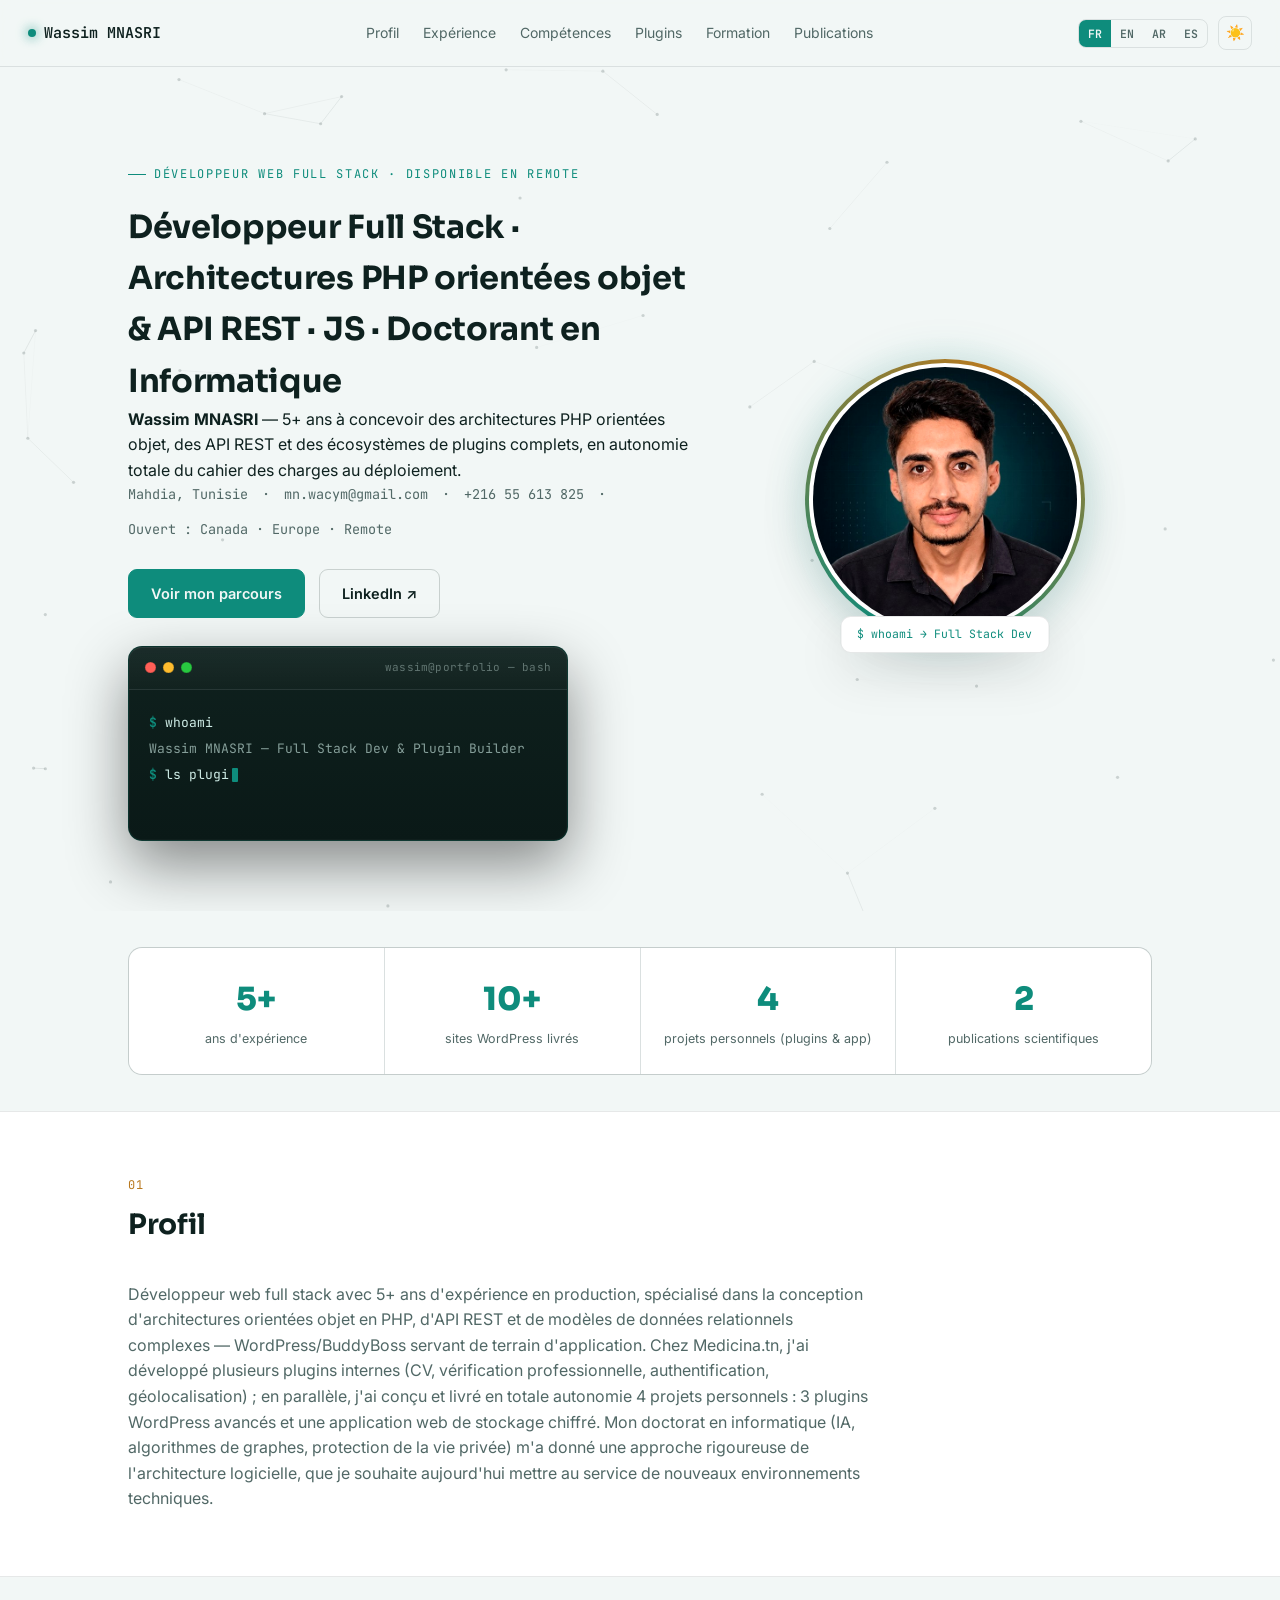
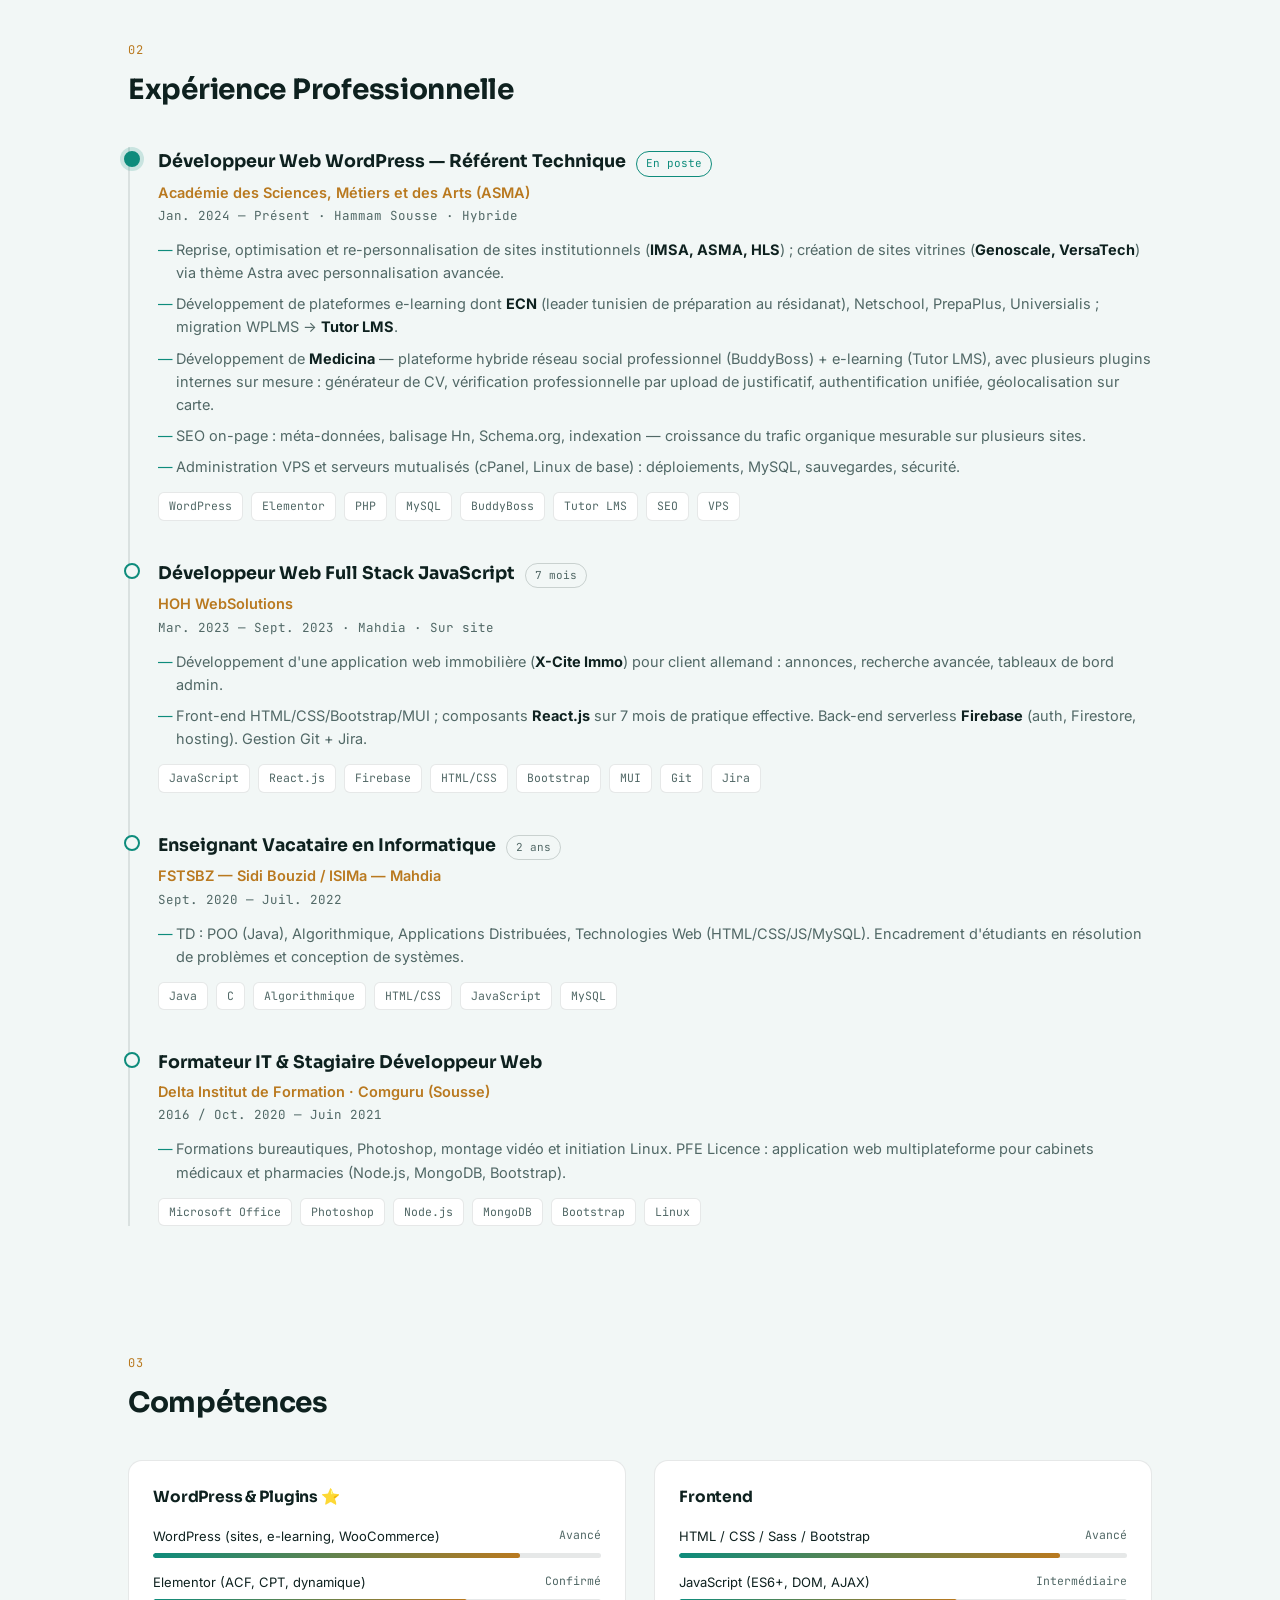
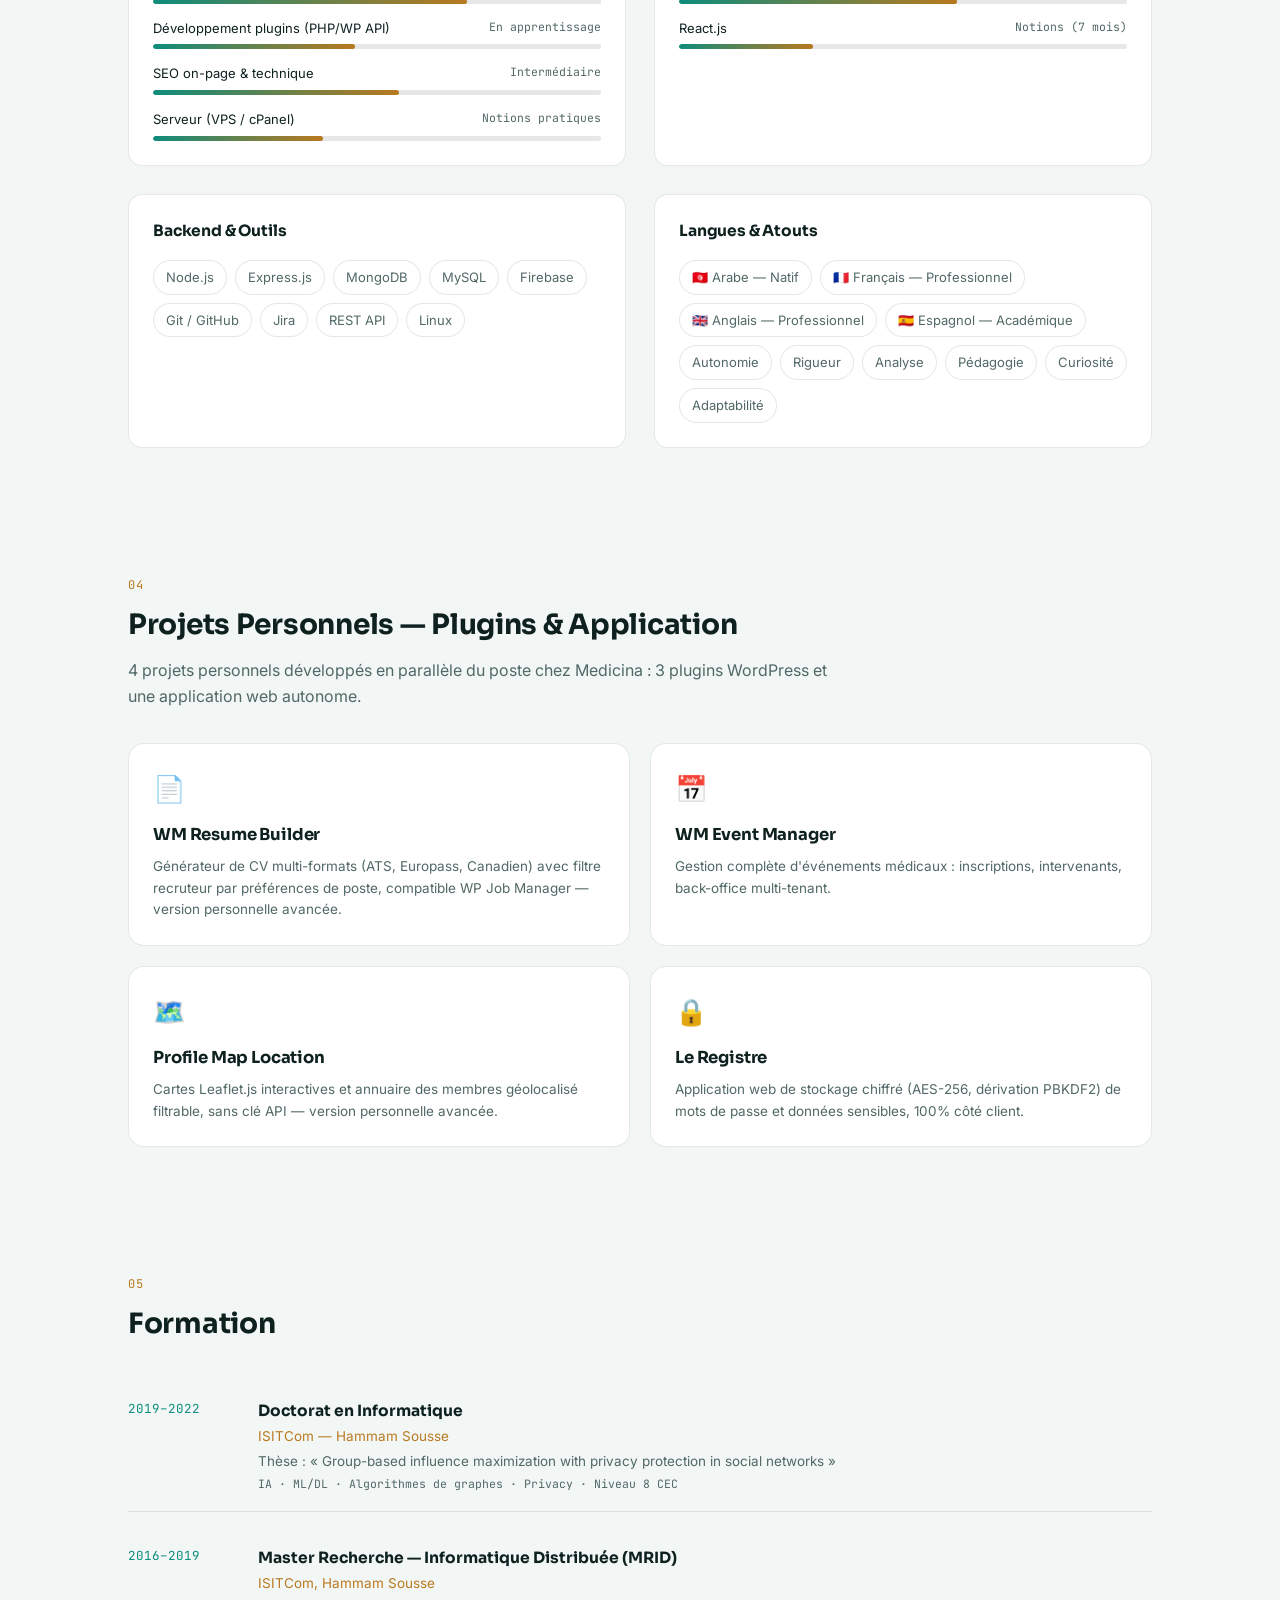
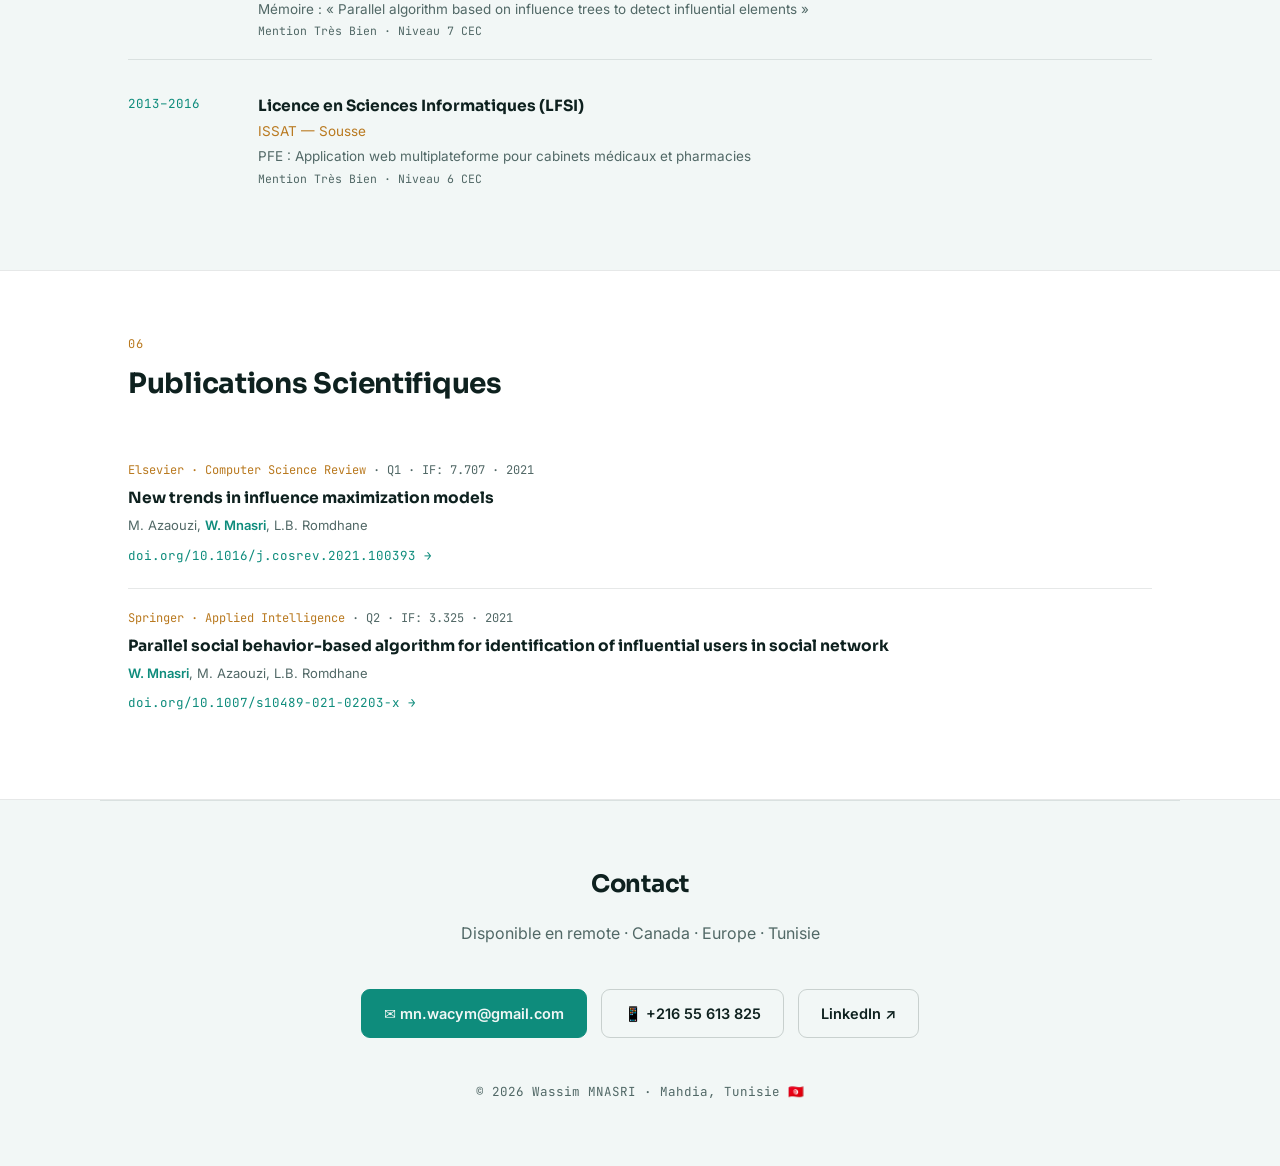
==== commit 6c9c3b18: "Update index.html" ====
--- a/index.html
+++ b/index.html
@@ -718,3 +718,4 @@
 </script>
 </body>
 </html>
+
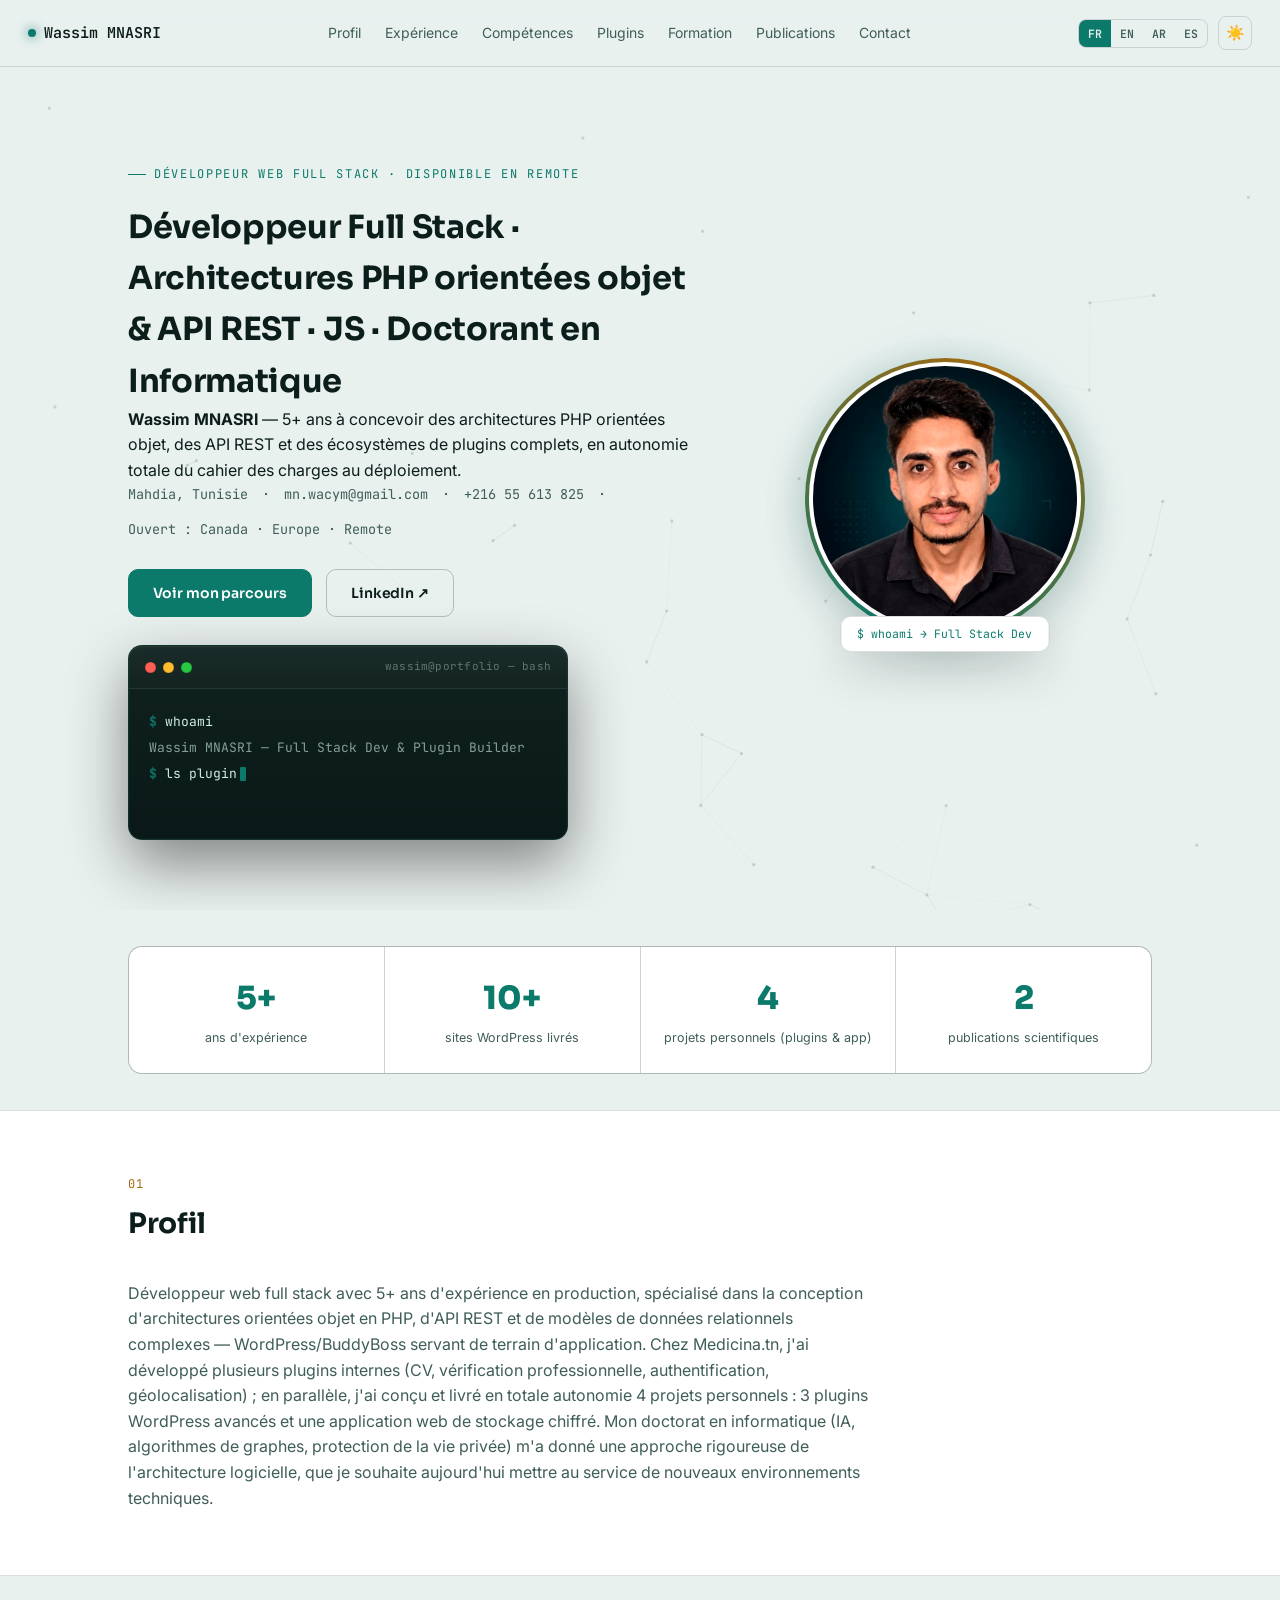
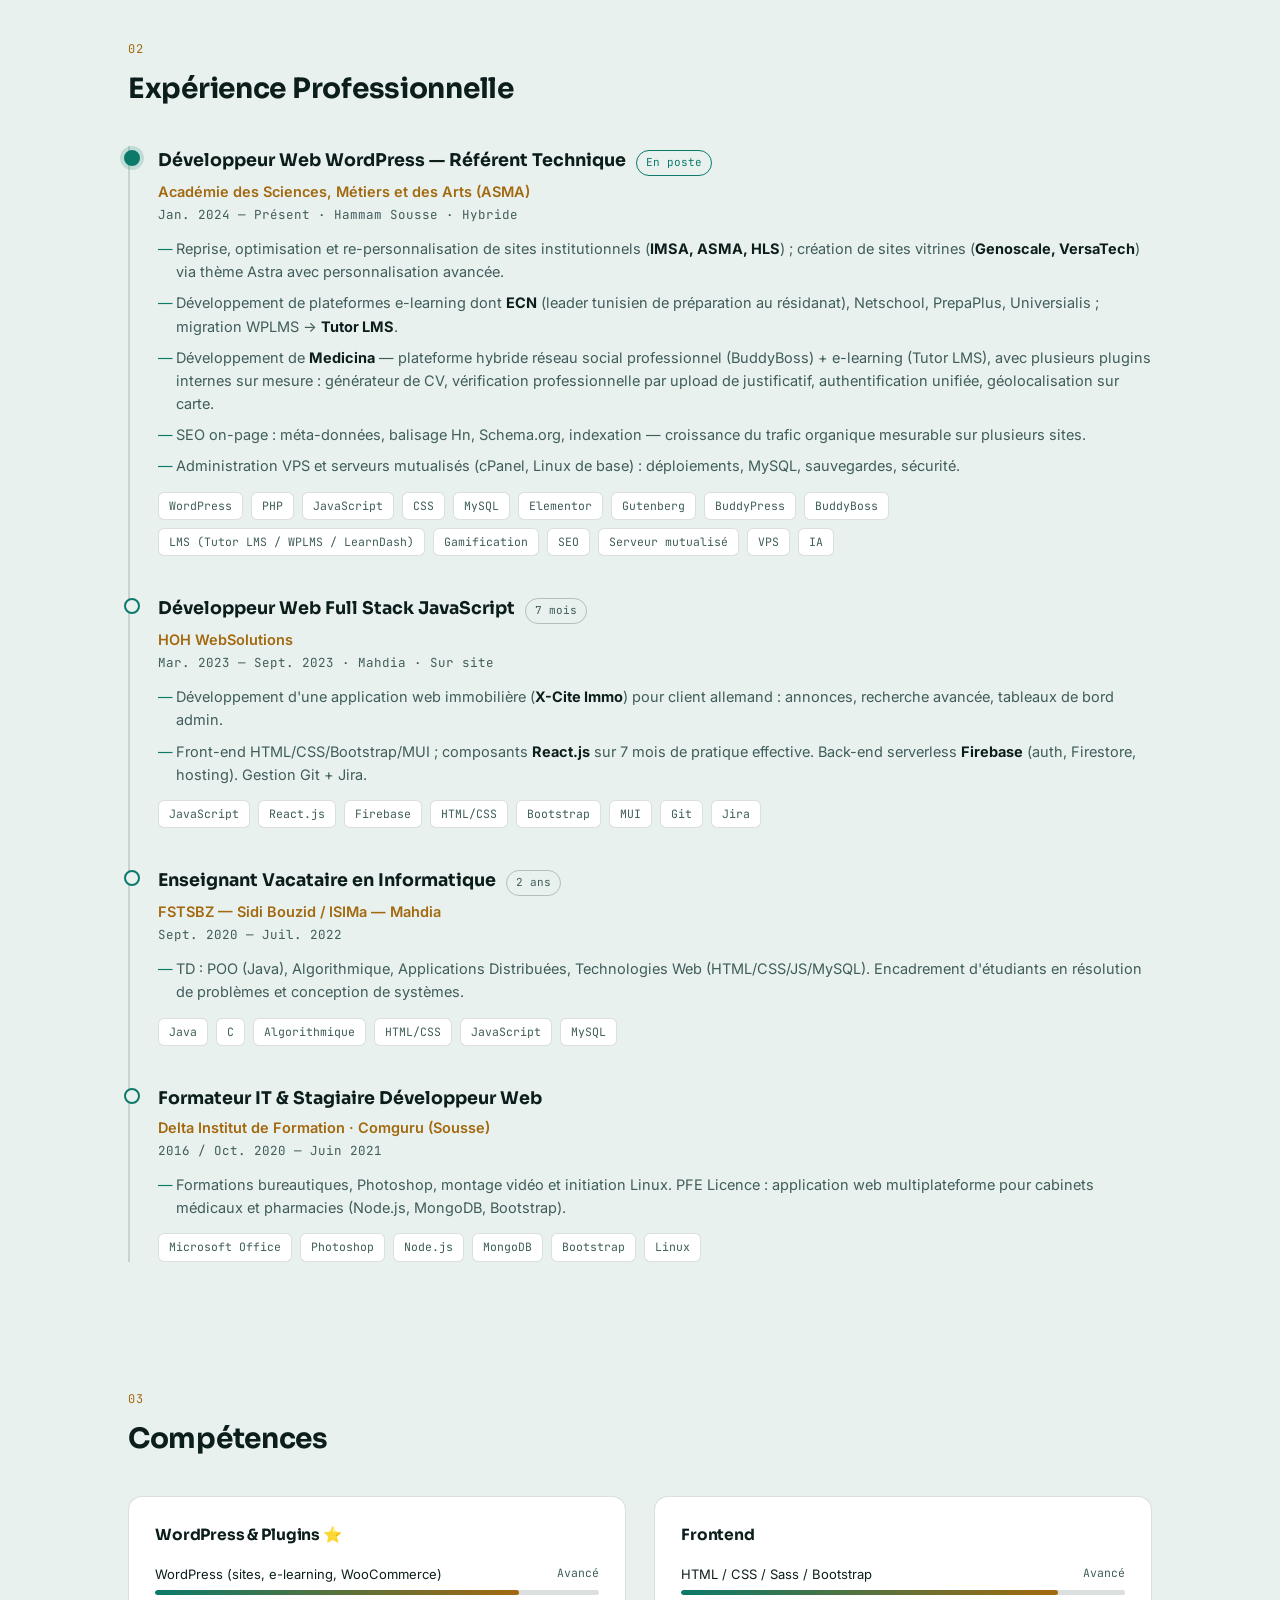
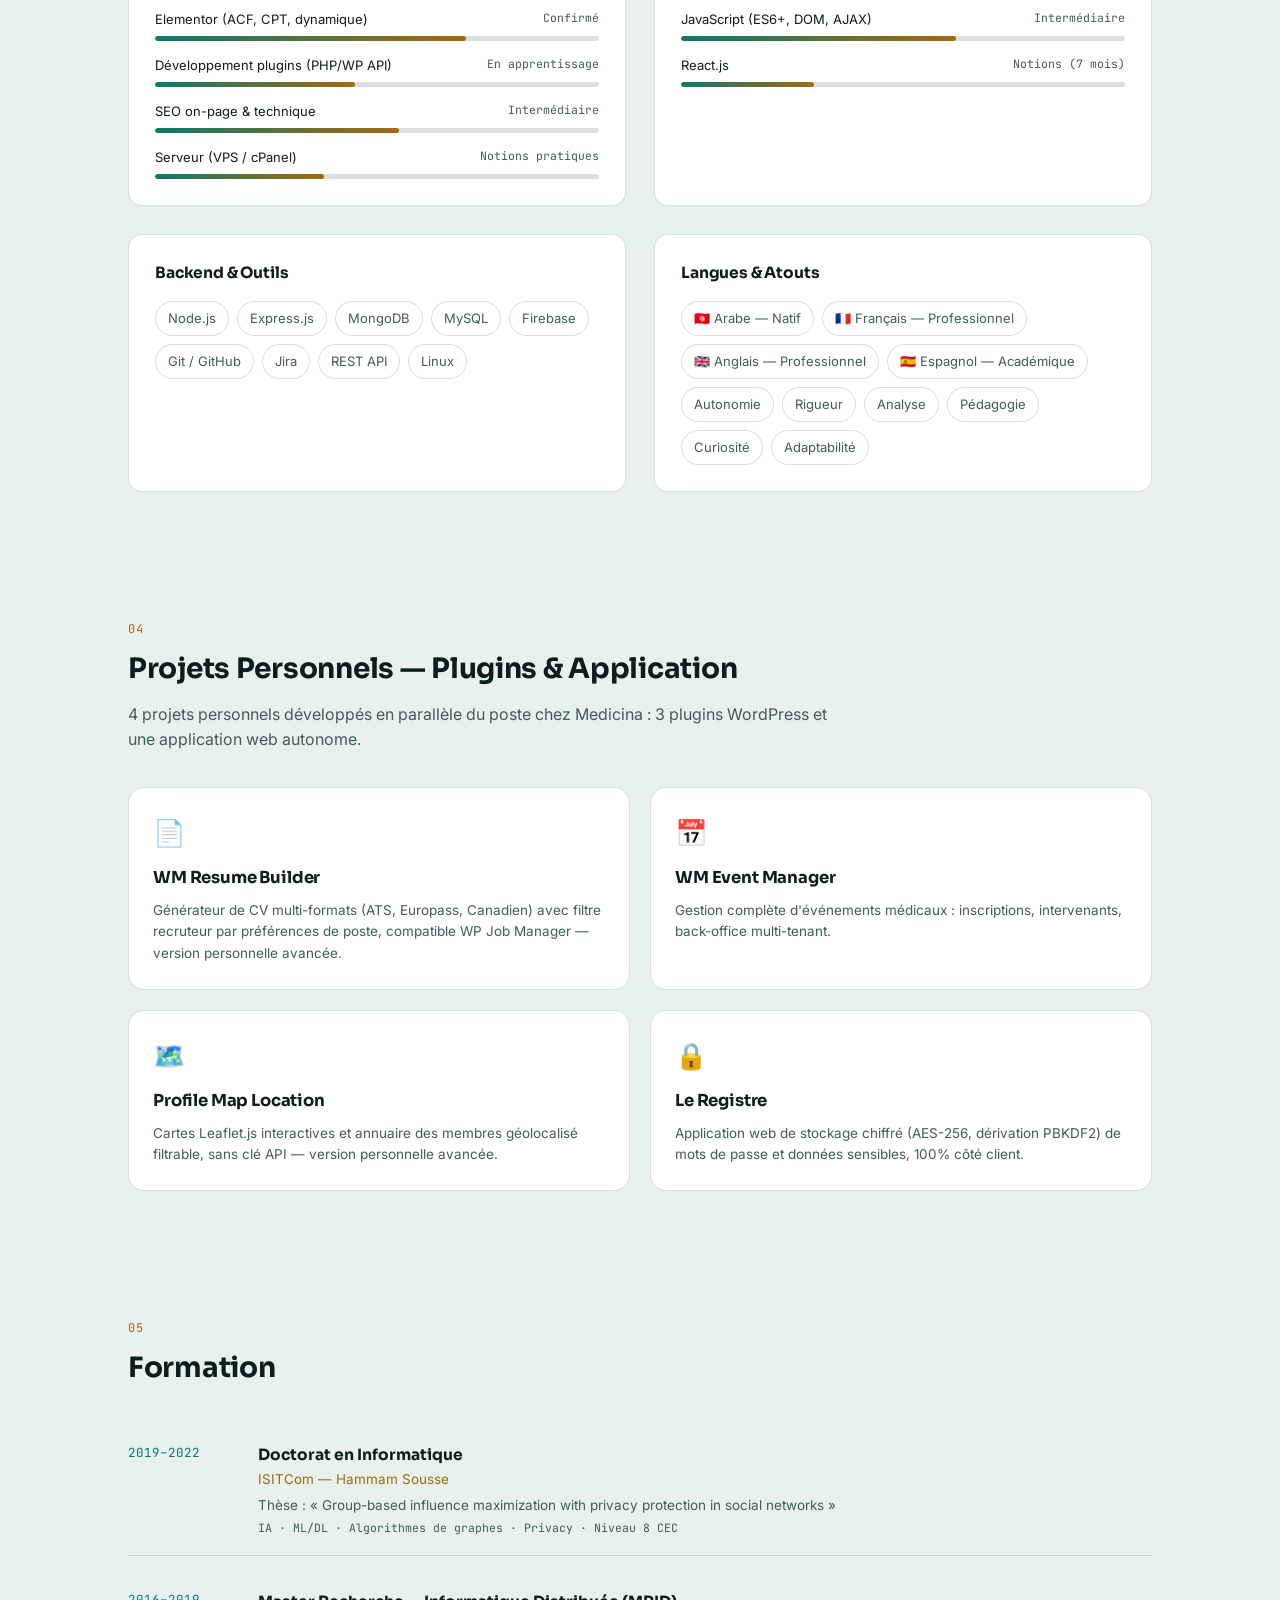
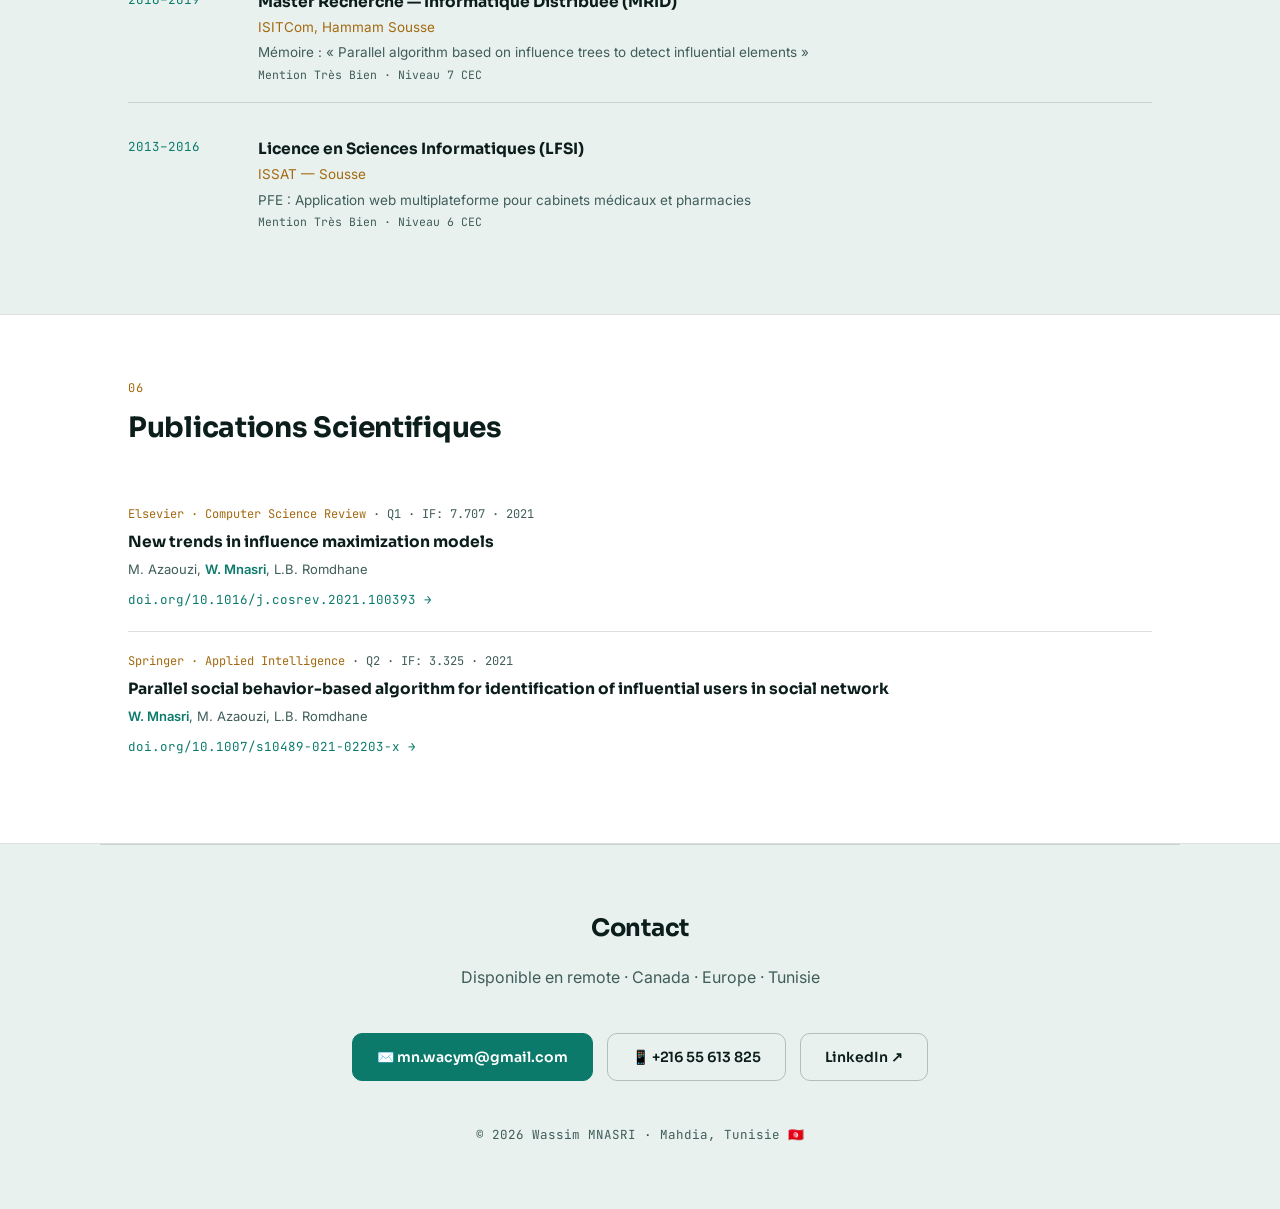
==== commit 11030591: "New Update index.html" ====
--- a/index.html
+++ b/index.html
@@ -16,10 +16,10 @@
     --shadow:0 20px 50px rgba(0,0,0,.40); --node:rgba(233,243,241,.55);
   }
   :root[data-theme="light"]{
-    --bg:#F2F7F6; --bg-elev:#FFFFFF; --bg-card:#FFFFFF; --text:#0E211F; --text-dim:#516866;
-    --accent:#0E8C7C; --accent-rgb:14,140,124; --accent-2:#B9791F; --accent-2-rgb:185,121,31;
-    --border:rgba(14,33,31,.10); --border-strong:rgba(14,33,31,.18);
-    --shadow:0 20px 50px rgba(14,33,31,.10); --node:rgba(14,33,31,.35);
+    --bg:#E9F1EF; --bg-elev:#FFFFFF; --bg-card:#FFFFFF; --text:#0C1E1C; --text-dim:#3F5D59;
+    --accent:#0C7A6B; --accent-rgb:12,122,107; --accent-2:#A3690F; --accent-2-rgb:163,105,15;
+    --border:rgba(12,30,28,.14); --border-strong:rgba(12,30,28,.24);
+    --shadow:0 20px 46px rgba(12,30,28,.14); --node:rgba(12,30,28,.32);
   }
   *{box-sizing:border-box; margin:0; padding:0;}
   html{scroll-behavior:smooth;}
@@ -87,12 +87,13 @@
   .hero-btns{display:flex; gap:14px; flex-wrap:wrap;}
   @media (max-width:820px){ .hero-btns{justify-content:center;} }
   .btn-primary,.btn-secondary{
-    padding:12px 22px; border-radius:9px; font-size:14.5px; font-weight:600; cursor:pointer; display:inline-flex; align-items:center; gap:8px;
-    transition:transform .2s, box-shadow .2s;
-  }
-  .btn-primary{background:var(--accent); color:var(--bg); border:1px solid var(--accent);}
+    padding:12px 24px; border-radius:10px; font-family:'Sora',sans-serif; font-size:14px; font-weight:600; letter-spacing:-.005em; cursor:pointer; display:inline-flex; align-items:center; gap:8px;
+    transition:transform .2s ease, box-shadow .2s ease, background .2s ease, border-color .2s ease;
+  }
+  .btn-primary{background:var(--accent); color:var(--bg-elev); border:1px solid var(--accent);}
   .btn-secondary{background:transparent; color:var(--text); border:1px solid var(--border-strong);}
-  .btn-primary:hover,.btn-secondary:hover{transform:translateY(-2px); box-shadow:0 10px 24px rgba(var(--accent-rgb),.25);}
+  .btn-primary:hover,.btn-secondary:hover{transform:translateY(-2px); box-shadow:0 12px 26px rgba(var(--accent-rgb),.22);}
+  .btn-primary:active,.btn-secondary:active{transform:translateY(0); box-shadow:none;}
 
   .portrait-wrap{position:relative; justify-self:center; width:280px; height:280px; display:flex; align-items:center; justify-content:center;}
   .portrait-wrap::before{
@@ -164,7 +165,8 @@
   /* Skills */
   .skills-grid{display:grid; grid-template-columns:repeat(2,1fr); gap:28px;}
   @media (max-width:700px){ .skills-grid{grid-template-columns:1fr;} }
-  .skill-card{background:var(--bg-card); border:1px solid var(--border); border-radius:14px; padding:24px;}
+  .skill-card{background:var(--bg-card); border:1px solid var(--border); border-radius:14px; padding:26px; box-shadow:0 1px 2px rgba(0,0,0,.02); transition:background .35s ease, border-color .35s ease, transform .2s ease, box-shadow .2s ease;}
+  .skill-card:hover{transform:translateY(-2px); box-shadow:var(--shadow);}
   .skill-card h3{font-size:15.5px; margin-bottom:16px; display:flex; align-items:center; gap:8px;}
   .skill-row{margin-bottom:14px;}
   .skill-row:last-child{margin-bottom:0;}
@@ -178,8 +180,8 @@
   /* Projects */
   .projects-grid{display:grid; grid-template-columns:repeat(2,1fr); gap:20px;}
   @media (max-width:700px){ .projects-grid{grid-template-columns:1fr;} }
-  .proj-card{background:var(--bg-card); border:1px solid var(--border); border-radius:16px; padding:24px; transition:border-color .2s, transform .2s;}
-  .proj-card:hover{border-color:var(--accent); transform:translateY(-3px);}
+  .proj-card{background:var(--bg-card); border:1px solid var(--border); border-radius:16px; padding:24px; transition:background .35s ease, border-color .2s ease, transform .2s ease, box-shadow .2s ease;}
+  .proj-card:hover{border-color:var(--accent); transform:translateY(-3px); box-shadow:var(--shadow);}
   .proj-icon{font-size:26px; margin-bottom:12px; display:block;}
   .proj-card h3{font-size:16.5px; margin-bottom:8px;}
   .proj-card p{font-size:13.5px; color:var(--text-dim); line-height:1.6;}
@@ -258,7 +260,7 @@
 
 <nav id="topnav">
   <div class="navbar">
-    <div class="brand"><span class="dot"></span> Wassim MNASRI</div>
+    <a class="brand" href="#hero"><span class="dot"></span> Wassim MNASRI</a>
     <div class="navlinks" id="navlinks"></div>
     <div class="navctrls">
       <div class="lang-switch" id="langSwitch">
@@ -397,7 +399,7 @@
   </div>
 </section>
 
-<footer class="wrap">
+<footer class="wrap" id="contact">
   <h2 id="sContact"></h2>
   <p class="lead" id="footerAvail" style="max-width:60ch;"></p>
   <div class="contact-row">
@@ -410,7 +412,7 @@
 
 <button id="toTop" aria-label="Back to top">↑</button>
 
-<script id="cv-data" type="application/json">{"fr": {"dir": "ltr", "nav": ["Profil", "Expérience", "Compétences", "Plugins", "Formation", "Publications"], "pdf": "Télécharger PDF", "eyebrow": "DÉVELOPPEUR WEB FULL STACK · DISPONIBLE EN REMOTE", "title": "Développeur |Full Stack| · Architectures |PHP orientées objet & API REST| · JS · Doctorant en Informatique", "meta": ["Mahdia, Tunisie", "mn.wacym@gmail.com", "+216 55 613 825", "Ouvert : Canada · Europe · Remote"], "btn1": "Voir mon parcours", "stats": ["ans d'expérience", "sites WordPress livrés", "projets personnels (plugins & app)", "publications scientifiques"], "sContact": "Contact", "sWP": "WordPress & Plugins ⭐", "sFront": "Frontend", "sBack": "Backend & Outils", "sLang": "Langues", "sAtouts": "Atouts", "wpSkills": [["WordPress (sites, e-learning, WooCommerce)", "Avancé", 82], ["Elementor (ACF, CPT, dynamique)", "Confirmé", 70], ["Développement plugins (PHP/WP API)", "En apprentissage", 45], ["SEO on-page & technique", "Intermédiaire", 55], ["Serveur (VPS / cPanel)", "Notions pratiques", 38]], "frontSkills": [["HTML / CSS / Sass / Bootstrap", "Avancé", 85], ["JavaScript (ES6+, DOM, AJAX)", "Intermédiaire", 62], ["React.js", "Notions (7 mois)", 30]], "backTags": ["Node.js", "Express.js", "MongoDB", "MySQL", "Firebase", "Git / GitHub", "Jira", "REST API", "Linux"], "langs": [["🇹🇳 Arabe", "Natif"], ["🇫🇷 Français", "Professionnel"], ["🇬🇧 Anglais", "Professionnel"], ["🇪🇸 Espagnol", "Académique"]], "atouts": ["Autonomie", "Rigueur", "Analyse", "Pédagogie", "Curiosité", "Adaptabilité"], "sProfil": "Profil", "profil": "Développeur web full stack avec 5+ ans d'expérience en production, spécialisé dans la conception d'architectures orientées objet en PHP, d'API REST et de modèles de données relationnels complexes — WordPress/BuddyBoss servant de terrain d'application. Chez Medicina.tn, j'ai développé plusieurs plugins internes (CV, vérification professionnelle, authentification, géolocalisation) ; en parallèle, j'ai conçu et livré en totale autonomie 4 projets personnels : 3 plugins WordPress avancés et une application web de stockage chiffré. Mon doctorat en informatique (IA, algorithmes de graphes, protection de la vie privée) m'a donné une approche rigoureuse de l'architecture logicielle, que je souhaite aujourd'hui mettre au service de nouveaux environnements techniques.", "sExp": "Expérience Professionnelle", "jobs": [{"title": "Développeur Web WordPress — Référent Technique", "company": "Académie des Sciences, Métiers et des Arts (ASMA)", "period": "Jan. 2024 — Présent · Hammam Sousse · Hybride", "badge": "En poste", "current": true, "bullets": ["Reprise, optimisation et re-personnalisation de sites institutionnels (<strong>IMSA, ASMA, HLS</strong>) ; création de sites vitrines (<strong>Genoscale, VersaTech</strong>) via thème Astra avec personnalisation avancée.", "Développement de plateformes e-learning dont <strong>ECN</strong> (leader tunisien de préparation au résidanat), Netschool, PrepaPlus, Universialis ; migration WPLMS → <strong>Tutor LMS</strong>.", "Développement de <strong>Medicina</strong> — plateforme hybride réseau social professionnel (BuddyBoss) + e-learning (Tutor LMS), avec plusieurs plugins internes sur mesure : générateur de CV, vérification professionnelle par upload de justificatif, authentification unifiée, géolocalisation sur carte.", "SEO on-page : méta-données, balisage Hn, Schema.org, indexation — croissance du trafic organique mesurable sur plusieurs sites.", "Administration VPS et serveurs mutualisés (cPanel, Linux de base) : déploiements, MySQL, sauvegardes, sécurité."], "tags": ["WordPress", "Elementor", "PHP", "MySQL", "BuddyBoss", "Tutor LMS", "SEO", "VPS"]}, {"title": "Développeur Web Full Stack JavaScript", "company": "HOH WebSolutions", "period": "Mar. 2023 — Sept. 2023 · Mahdia · Sur site", "badge": "7 mois", "current": false, "bullets": ["Développement d'une application web immobilière (<strong>X-Cite Immo</strong>) pour client allemand : annonces, recherche avancée, tableaux de bord admin.", "Front-end HTML/CSS/Bootstrap/MUI ; composants <strong>React.js</strong> sur 7 mois de pratique effective. Back-end serverless <strong>Firebase</strong> (auth, Firestore, hosting). Gestion Git + Jira."], "tags": ["JavaScript", "React.js", "Firebase", "HTML/CSS", "Bootstrap", "MUI", "Git", "Jira"]}, {"title": "Enseignant Vacataire en Informatique", "company": "FSTSBZ — Sidi Bouzid  /  ISIMa — Mahdia", "period": "Sept. 2020 — Juil. 2022", "badge": "2 ans", "current": false, "bullets": ["TD : POO (Java), Algorithmique, Applications Distribuées, Technologies Web (HTML/CSS/JS/MySQL). Encadrement d'étudiants en résolution de problèmes et conception de systèmes."], "tags": ["Java", "C", "Algorithmique", "HTML/CSS", "JavaScript", "MySQL"]}, {"title": "Formateur IT & Stagiaire Développeur Web", "company": "Delta Institut de Formation · Comguru (Sousse)", "period": "2016 / Oct. 2020 — Juin 2021", "badge": "", "current": false, "bullets": ["Formations bureautiques, Photoshop, montage vidéo et initiation Linux. PFE Licence : application web multiplateforme pour cabinets médicaux et pharmacies (Node.js, MongoDB, Bootstrap)."], "tags": ["Microsoft Office", "Photoshop", "Node.js", "MongoDB", "Bootstrap", "Linux"]}], "sPlugins": "Projets Personnels — Plugins & Application", "pluginsIntro": "4 projets personnels développés en parallèle du poste chez Medicina : 3 plugins WordPress et une application web autonome.", "plugins": [{"icon": "📄", "name": "WM Resume Builder", "desc": "Générateur de CV multi-formats (ATS, Europass, Canadien) avec filtre recruteur par préférences de poste, compatible WP Job Manager — version personnelle avancée."}, {"icon": "📅", "name": "WM Event Manager", "desc": "Gestion complète d'événements médicaux : inscriptions, intervenants, back-office multi-tenant."}, {"icon": "🗺️", "name": "Profile Map Location", "desc": "Cartes Leaflet.js interactives et annuaire des membres géolocalisé filtrable, sans clé API — version personnelle avancée."}, {"icon": "🔒", "name": "Le Registre", "desc": "Application web de stockage chiffré (AES-256, dérivation PBKDF2) de mots de passe et données sensibles, 100% côté client."}], "sFormation": "Formation", "education": [{"years": "2019–2022", "degree": "Doctorat en Informatique", "school": "ISITCom — Hammam Sousse", "detail": "Thèse : « Group-based influence maximization with privacy protection in social networks »", "mention": "IA · ML/DL · Algorithmes de graphes · Privacy · Niveau 8 CEC"}, {"years": "2016–2019", "degree": "Master Recherche — Informatique Distribuée (MRID)", "school": "ISITCom, Hammam Sousse", "detail": "Mémoire : « Parallel algorithm based on influence trees to detect influential elements »", "mention": "Mention Très Bien · Niveau 7 CEC"}, {"years": "2013–2016", "degree": "Licence en Sciences Informatiques (LFSI)", "school": "ISSAT — Sousse", "detail": "PFE : Application web multiplateforme pour cabinets médicaux et pharmacies", "mention": "Mention Très Bien · Niveau 6 CEC"}], "sPub": "Publications Scientifiques", "termLines": [{"t": "c", "s": "whoami"}, {"t": "o", "s": "Wassim MNASRI — Full Stack Dev & Plugin Builder"}, {"t": "c", "s": "ls plugins/"}, {"t": "o", "s": "event-manager/ map-location/ cv-builder/"}, {"t": "c", "s": "echo $STATUS"}, {"t": "o", "s": "✓ Disponible · Remote · Canada · Europe"}], "footerAvail": "Disponible en remote · Canada · Europe · Tunisie", "pluginStatus": "En développement actif"}, "en": {"dir": "ltr", "nav": ["Profile", "Experience", "Skills", "Plugins", "Education", "Publications"], "pdf": "Download PDF", "eyebrow": "FULL STACK WEB DEVELOPER · AVAILABLE REMOTE", "title": "Full Stack Developer · |Object-oriented PHP & REST API| architectures · JS · PhD Candidate in Computer Science", "meta": ["Mahdia, Tunisia", "mn.wacym@gmail.com", "+216 55 613 825", "Open to: Canada · Europe · Remote"], "btn1": "View my experience", "stats": ["years of experience", "WordPress sites delivered", "personal projects (plugins & app)", "scientific publications"], "sContact": "Contact", "sWP": "WordPress & Plugins ⭐", "sFront": "Frontend", "sBack": "Backend & Tools", "sLang": "Languages", "sAtouts": "Strengths", "wpSkills": [["WordPress (sites, e-learning, WooCommerce)", "Advanced", 82], ["Elementor (ACF, CPT, dynamic)", "Proficient", 70], ["Plugin Development (PHP/WP API)", "Learning", 45], ["On-page & Technical SEO", "Intermediate", 55], ["Server Admin (VPS / cPanel)", "Basic practical", 38]], "frontSkills": [["HTML / CSS / Sass / Bootstrap", "Advanced", 85], ["JavaScript (ES6+, DOM, AJAX)", "Intermediate", 62], ["React.js", "Basics (7 months)", 30]], "backTags": ["Node.js", "Express.js", "MongoDB", "MySQL", "Firebase", "Git / GitHub", "Jira", "REST API", "Linux"], "langs": [["🇹🇳 Arabic", "Native"], ["🇫🇷 French", "Professional"], ["🇬🇧 English", "Professional"], ["🇪🇸 Spanish", "Academic"]], "atouts": ["Autonomy", "Accuracy", "Analysis", "Teaching", "Curiosity", "Adaptability"], "sProfil": "Profile", "profil": "Full stack web developer with 5+ years of production experience, focused on object-oriented PHP architecture, REST APIs and complex relational data models — with WordPress/BuddyBoss as the delivery platform. At Medicina.tn, I built several internal plugins (resume, professional verification, authentication, geolocation); alongside that role, I independently designed and shipped 4 personal projects: 3 advanced WordPress plugins and one encrypted-storage web app. My PhD in computer science (AI, graph algorithms, privacy protection) gave me a rigorous approach to software architecture that I'm now looking to bring to new technical environments.", "sExp": "Professional Experience", "jobs": [{"title": "WordPress Web Developer — Technical Lead", "company": "Académie des Sciences, Métiers et des Arts (ASMA)", "period": "Jan. 2024 — Present · Hammam Sousse · Hybrid", "badge": "Current", "current": true, "bullets": ["Took over, optimised and re-customised institutional websites (<strong>IMSA, ASMA, HLS</strong>); built showcase sites (<strong>Genoscale, VersaTech</strong>) using Astra theme with advanced customisation.", "Developed e-learning platforms including <strong>ECN</strong> (Tunisia's leading medical residency prep), Netschool, PrepaPlus, Universialis; migrated from WPLMS to <strong>Tutor LMS</strong>.", "Built <strong>Medicina</strong> — hybrid platform combining professional social networking (BuddyBoss) + e-learning (Tutor LMS), with several custom internal plugins: resume generator, document-based professional verification, unified authentication, map geolocation.", "On-page SEO: metadata, semantic Hn tagging, Schema.org, index submission — measurable organic traffic growth across multiple sites.", "Administered VPS and shared hosting (cPanel, basic Linux): deployments, MySQL, backups, security."], "tags": ["WordPress", "Elementor", "PHP", "MySQL", "BuddyBoss", "Tutor LMS", "SEO", "VPS"]}, {"title": "Full Stack JavaScript Web Developer", "company": "HOH WebSolutions", "period": "Mar. 2023 — Sept. 2023 · Mahdia · On-site", "badge": "7 months", "current": false, "bullets": ["Developed a real-estate web app (<strong>X-Cite Immo</strong>) for a German client: listings, advanced search, admin dashboards.", "HTML/CSS/Bootstrap/MUI front-end; <strong>React.js</strong> components over 7 months hands-on. Serverless back-end with <strong>Firebase</strong> (auth, Firestore, hosting). Git + Jira."], "tags": ["JavaScript", "React.js", "Firebase", "HTML/CSS", "Bootstrap", "MUI", "Git", "Jira"]}, {"title": "Adjunct Lecturer in Computer Science", "company": "FSTSBZ — Sidi Bouzid  /  ISIMa — Mahdia", "period": "Sept. 2020 — Jul. 2022", "badge": "2 years", "current": false, "bullets": ["Tutorials: OOP (Java), Algorithms, Distributed Applications, Web Technologies. Mentored students on problem-solving and software design."], "tags": ["Java", "C", "Algorithms", "HTML/CSS", "JavaScript", "MySQL"]}, {"title": "IT Trainer & Web Developer Intern", "company": "Delta Institut de Formation · Comguru (Sousse)", "period": "2016 / Oct. 2020 — Jun. 2021", "badge": "", "current": false, "bullets": ["Office tools, Photoshop, video editing and Linux training. Final year project: cross-platform web app for medical practices and pharmacies (Node.js, MongoDB, Bootstrap)."], "tags": ["Microsoft Office", "Photoshop", "Node.js", "MongoDB", "Bootstrap", "Linux"]}], "sPlugins": "Personal Projects — Plugins & App", "pluginsIntro": "4 personal projects built alongside my role at Medicina: 3 WordPress plugins and one standalone web app.", "plugins": [{"icon": "📄", "name": "WM Resume Builder", "desc": "Multi-format resume builder (ATS, Europass, Canadian) with a recruiter filter by job preferences, WP Job Manager compatible — advanced personal version."}, {"icon": "📅", "name": "WM Event Manager", "desc": "Full medical event management: registrations, speakers, multi-tenant back office."}, {"icon": "🗺️", "name": "Profile Map Location", "desc": "Interactive Leaflet.js maps and a filterable geolocated member directory, no API key — advanced personal version."}, {"icon": "🔒", "name": "Le Registre", "desc": "Client-side encrypted (AES-256, PBKDF2) password and sensitive-data vault, zero network calls."}], "sFormation": "Education", "education": [{"years": "2019–2022", "degree": "PhD in Computer Science", "school": "ISITCom — Hammam Sousse", "detail": "Thesis: \"Group-based influence maximization with privacy protection in social networks\"", "mention": "AI · ML/DL · Graph Algorithms · Privacy · EQF Level 8"}, {"years": "2016–2019", "degree": "Research Master — Distributed Computing (MRID)", "school": "ISITCom, Hammam Sousse", "detail": "Dissertation: \"Parallel algorithm based on influence trees to detect influential elements\"", "mention": "Distinction · EQF Level 7"}, {"years": "2013–2016", "degree": "Bachelor in Computer Science (LFSI)", "school": "ISSAT — Sousse", "detail": "Final project: Cross-platform web app for medical practices and pharmacies", "mention": "Distinction · EQF Level 6"}], "sPub": "Scientific Publications", "termLines": [{"t": "c", "s": "whoami"}, {"t": "o", "s": "Wassim MNASRI — Full Stack Dev & Plugin Builder"}, {"t": "c", "s": "ls plugins/"}, {"t": "o", "s": "event-manager/ map-location/ cv-builder/"}, {"t": "c", "s": "echo $STATUS"}, {"t": "o", "s": "✓ Available · Remote · Canada · Europe"}], "footerAvail": "Available remote · Canada · Europe · Tunisia", "pluginStatus": "Active development"}, "ar": {"dir": "rtl", "nav": ["الملف الشخصي", "الخبرات", "المهارات", "الإضافات", "التكوين", "المنشورات"], "pdf": "تحميل PDF", "eyebrow": "مطور ويب Full Stack · متاح للعمل عن بعد", "title": "مطور |Full Stack| · هندسة |PHP كائنية وواجهات REST| · JS · طالب دكتوراه في الإعلامية", "meta": ["المهدية، تونس", "mn.wacym@gmail.com", "+216 55 613 825", "متاح: كندا · أوروبا · عن بُعد"], "btn1": "مساري المهني", "stats": ["سنوات خبرة", "موقع WordPress مُسلَّم", "مشاريع شخصية (إضافات وتطبيق)", "منشورات علمية"], "sContact": "التواصل", "sWP": "WordPress والإضافات ⭐", "sFront": "الواجهة الأمامية", "sBack": "الخلفية والأدوات", "sLang": "اللغات", "sAtouts": "المهارات الشخصية", "wpSkills": [["WordPress (مواقع، تعلم إلكتروني، WooCommerce)", "متقدم", 82], ["Elementor (ACF, CPT, ديناميكي)", "محترف", 70], ["تطوير الإضافات (PHP/WP API)", "في التعلم", 45], ["تحسين محركات البحث (SEO)", "متوسط", 55], ["إدارة الخوادم (VPS / cPanel)", "أساسيات", 38]], "frontSkills": [["HTML / CSS / Sass / Bootstrap", "متقدم", 85], ["JavaScript (ES6+, DOM, AJAX)", "متوسط", 62], ["React.js", "أساسيات (7 أشهر)", 30]], "backTags": ["Node.js", "Express.js", "MongoDB", "MySQL", "Firebase", "Git / GitHub", "Jira", "REST API", "Linux"], "langs": [["🇹🇳 العربية", "اللغة الأم"], ["🇫🇷 الفرنسية", "احترافي"], ["🇬🇧 الإنجليزية", "احترافي"], ["🇪🇸 الإسبانية", "أكاديمي"]], "atouts": ["استقلالية", "دقة", "تحليل", "تعليم", "فضول", "تكيّف"], "sProfil": "الملف الشخصي", "profil": "مطور ويب Full Stack بخبرة تفوق 5 سنوات في بيئات إنتاج حقيقية، متخصص في هندسة PHP كائنية التوجه وواجهات REST API ونماذج بيانات علائقية معقدة، مع منصة |WordPress/BuddyBoss| كحقل تطبيق. طورت في Medicina.tn عدة إضافات داخلية (سيرة ذاتية، تحقق مهني، مصادقة، تحديد الموقع)؛ وبالتوازي مع ذلك، صممت وأنجزت باستقلالية تامة 4 مشاريع شخصية: 3 إضافات ووردبريس متقدمة وتطبيق ويب لتخزين البيانات المشفر. دكتوراه في الإعلامية (ذكاء اصطناعي، خوارزميات الرسوم البيانية، حماية الخصوصية) منحتني مقاربة صارمة لهندسة البرمجيات أسعى اليوم لتوظيفها في بيئات تقنية جديدة.", "sExp": "الخبرة المهنية", "jobs": [{"title": "مطوّر ويب WordPress — المرجع التقني", "company": "أكاديمية العلوم والمهن والفنون (ASMA)", "period": "يناير 2024 — حتى الآن · حمام سوسة · هجين", "badge": "في المنصب", "current": true, "bullets": ["استلام وتحسين وإعادة تخصيص مواقع مؤسسية قائمة (<strong>IMSA، ASMA، HLS</strong>) ؛ إنشاء مواقع عرض (<strong>Genoscale، VersaTech</strong>) بقالب Astra مع تخصيص متقدم.", "تطوير منصات تعليم إلكتروني أبرزها <strong>ECN</strong> (رائدة في تونس لتحضير امتحانات الإقامة) وNetschool وPrepaPlus وUniversialis ؛ ترحيل WPLMS نحو <strong>Tutor LMS</strong>.", "تطوير منصة <strong>Medicina</strong> — منصة هجينة تجمع بين شبكة تواصل مهنية (BuddyBoss) والتعلم الإلكتروني (Tutor LMS)، مع عدة إضافات داخلية مخصصة: منشئ سيرة ذاتية، تحقق مهني عبر رفع الوثائق، مصادقة موحدة، تحديد الموقع الجغرافي.", "SEO on-page: هيكلة البيانات الوصفية، وسوم Hn، Schema.org، فهرسة — نمو ملحوظ في حركة المرور العضوية.", "إدارة VPS وخوادم مشتركة (cPanel، Linux أساسي): نشر، MySQL، نسخ احتياطي، أمن."], "tags": ["WordPress", "Elementor", "PHP", "MySQL", "BuddyBoss", "Tutor LMS", "SEO", "VPS"]}, {"title": "مطوّر ويب Full Stack JavaScript", "company": "HOH WebSolutions", "period": "مارس 2023 — سبتمبر 2023 · المهدية · حضوري", "badge": "7 أشهر", "current": false, "bullets": ["تطوير تطبيق ويب عقاري (<strong>X-Cite Immo</strong>) لعميل ألماني. واجهات HTML/CSS/Bootstrap/MUI وتطوير مكونات <strong>React.js</strong> على مدى 7 أشهر. خلفية Serverless مع <strong>Firebase</strong>. Git + Jira."], "tags": ["JavaScript", "React.js", "Firebase", "HTML/CSS", "Bootstrap", "MUI", "Git", "Jira"]}, {"title": "مدرّس متعاقد في الإعلامية", "company": "FSTSBZ — سيدي بوزيد  /  ISIMa — المهدية", "period": "سبتمبر 2020 — يوليو 2022", "badge": "سنتان", "current": false, "bullets": ["أعمال تطبيقية: POO (Java)، خوارزميات، تطبيقات موزعة، تقنيات الويب. توجيه طلاب في حل المسائل وتصميم الأنظمة."], "tags": ["Java", "C", "Algorithmique", "HTML/CSS", "JavaScript", "MySQL"]}, {"title": "مكوّن IT ومتدرب مطوّر ويب", "company": "Delta Institut · Comguru (سوسة)", "period": "2016 / أكتوبر 2020 — يونيو 2021", "badge": "", "current": false, "bullets": ["تكوين في Office وPhotoshop ومونتاج الفيديو وLinux. مشروع تخرج: تطبيق ويب متعدد المنصات للعيادات والصيدليات (Node.js، MongoDB، Bootstrap)."], "tags": ["Microsoft Office", "Photoshop", "Node.js", "MongoDB", "Bootstrap", "Linux"]}], "sPlugins": "مشاريع شخصية — إضافات وتطبيق", "pluginsIntro": "4 مشاريع شخصية أُنجزت بالتوازي مع العمل في Medicina: 3 إضافات ووردبريس وتطبيق ويب مستقل.", "plugins": [{"icon": "📄", "name": "WM Resume Builder", "desc": "منشئ سيرة ذاتية متعدد الأنماط (ATS، Europass، كندي) مع فلترة للمعينين حسب تفضيلات العمل، متوافق مع WP Job Manager — نسخة شخصية متقدمة."}, {"icon": "📅", "name": "WM Event Manager", "desc": "إدارة كاملة للفعاليات الطبية: التسجيلات، المتحدثون، لوحة تحكم متعددة المستأجرين."}, {"icon": "🗺️", "name": "Profile Map Location", "desc": "خرائط Leaflet.js تفاعلية ودليل أعضاء جغرافي قابل للفلترة، دون مفتاح API — نسخة شخصية متقدمة."}, {"icon": "🔒", "name": "Le Registre", "desc": "تطبيق ويب لتخزين كلمات المرور والبيانات الحساسة مشفر (AES-256) بالكامل من جهة العميل."}], "sFormation": "التكوين الأكاديمي", "education": [{"years": "2019–2022", "degree": "دكتوراه في الإعلامية", "school": "ISITCom — حمام سوسة", "detail": "أطروحة: \"تعظيم التأثير الجماعي مع حماية الخصوصية في الشبكات الاجتماعية\"", "mention": "ذكاء اصطناعي · ML/DL · خوارزميات الرسوم · الخصوصية · المستوى 8 CEC"}, {"years": "2016–2019", "degree": "ماجستير بحث — إعلامية موزعة", "school": "ISITCom، حمام سوسة", "detail": "مذكرة: \"خوارزمية موازية تعتمد أشجار التأثير لكشف العناصر المؤثرة\"", "mention": "تقدير مشرف · المستوى 7 CEC"}, {"years": "2013–2016", "degree": "إجازة في علوم الإعلامية", "school": "ISSAT — سوسة", "detail": "مشروع تخرج: تطبيق ويب متعدد المنصات للعيادات والصيدليات", "mention": "تقدير مشرف · المستوى 6 CEC"}], "sPub": "المنشورات العلمية", "termLines": [{"t": "c", "s": "whoami"}, {"t": "o", "s": "وسيم منصري — مطوّر Full Stack ومنشئ إضافات"}, {"t": "c", "s": "ls plugins/"}, {"t": "o", "s": "event-manager/ map-location/ cv-builder/"}, {"t": "c", "s": "echo $STATUS"}, {"t": "o", "s": "✓ متاح · عن بُعد · كندا · أوروبا"}], "footerAvail": "متاح للعمل عن بُعد · كندا · أوروبا · تونس", "pluginStatus": "في التطوير النشط"}, "es": {"dir": "ltr", "nav": ["Perfil", "Experiencia", "Habilidades", "Plugins", "Formación", "Publicaciones"], "pdf": "Descargar PDF", "eyebrow": "DESARROLLADOR WEB FULL STACK · DISPONIBLE EN REMOTO", "title": "Desarrollador |Full Stack| · Arquitecturas |PHP orientado a objetos & API REST| · JS · Doctorando en Informática", "meta": ["Mahdia, Túnez", "mn.wacym@gmail.com", "+216 55 613 825", "Abierto a: Canadá · Europa · Remoto"], "btn1": "Ver mi trayectoria", "stats": ["años de experiencia", "sitios WordPress entregados", "proyectos personales (plugins y app)", "publicaciones científicas"], "sContact": "Contacto", "sWP": "WordPress & Plugins ⭐", "sFront": "Frontend", "sBack": "Backend & Herramientas", "sLang": "Idiomas", "sAtouts": "Fortalezas", "wpSkills": [["WordPress (sitios, e-learning, WooCommerce)", "Avanzado", 82], ["Elementor (ACF, CPT, dinámico)", "Competente", 70], ["Desarrollo de plugins (PHP/WP API)", "Aprendiendo", 45], ["SEO on-page y técnico", "Intermedio", 55], ["Admin. de servidores (VPS / cPanel)", "Nociones", 38]], "frontSkills": [["HTML / CSS / Sass / Bootstrap", "Avanzado", 85], ["JavaScript (ES6+, DOM, AJAX)", "Intermedio", 62], ["React.js", "Nociones (7 meses)", 30]], "backTags": ["Node.js", "Express.js", "MongoDB", "MySQL", "Firebase", "Git / GitHub", "Jira", "REST API", "Linux"], "langs": [["🇹🇳 Árabe", "Nativo"], ["🇫🇷 Francés", "Profesional"], ["🇬🇧 Inglés", "Profesional"], ["🇪🇸 Español", "Académico"]], "atouts": ["Autonomía", "Rigor", "Análisis", "Pedagogía", "Curiosidad", "Adaptabilidad"], "sProfil": "Perfil", "profil": "Desarrollador web full stack con más de 5 años de experiencia en producción, especializado en arquitecturas PHP orientadas a objetos, APIs REST y modelos de datos relacionales complejos, usando WordPress/BuddyBoss como plataforma de despliegue. En Medicina.tn desarrollé varios plugins internos (CV, verificación profesional, autenticación, geolocalización); en paralelo, diseñé y entregué de forma totalmente autónoma 4 proyectos personales: 3 plugins de WordPress avanzados y una app web de almacenamiento cifrado. Mi doctorado en informática (IA, algoritmos de grafos, protección de la privacidad) me dio un enfoque riguroso de la arquitectura de software que hoy quiero aportar a nuevos entornos técnicos.", "sExp": "Experiencia Profesional", "jobs": [{"title": "Desarrollador Web WordPress — Referente Técnico", "company": "Académie des Sciences, Métiers et des Arts (ASMA)", "period": "Ene. 2024 — Actualidad · Hammam Sousse · Híbrido", "badge": "En activo", "current": true, "bullets": ["Retomada, optimización y re-personalización de sitios institucionales (<strong>IMSA, ASMA, HLS</strong>); creación de sitios vitrina (<strong>Genoscale, VersaTech</strong>) con tema Astra y personalización avanzada.", "Desarrollo de plataformas e-learning incluyendo <strong>ECN</strong> (líder tunecino de preparación para la residencia médica), Netschool, PrepaPlus, Universialis; migración WPLMS → <strong>Tutor LMS</strong>.", "Desarrollo de <strong>Medicina</strong> — plataforma híbrida de red social profesional (BuddyBoss) + e-learning (Tutor LMS), con varios plugins internos a medida: generador de CV, verificación profesional por documento, autenticación unificada, geolocalización en mapa.", "SEO on-page: metadatos, etiquetado Hn semántico, Schema.org, envío de indexación — crecimiento orgánico medible.", "Administración VPS y hosting compartido (cPanel, Linux básico): despliegues, MySQL, copias de seguridad, seguridad."], "tags": ["WordPress", "Elementor", "PHP", "MySQL", "BuddyBoss", "Tutor LMS", "SEO", "VPS"]}, {"title": "Desarrollador Web Full Stack JavaScript", "company": "HOH WebSolutions", "period": "Mar. 2023 — Sept. 2023 · Mahdia · Presencial", "badge": "7 meses", "current": false, "bullets": ["Desarrollo de una app web inmobiliaria (<strong>X-Cite Immo</strong>) para cliente alemán. Front-end HTML/CSS/Bootstrap/MUI; componentes <strong>React.js</strong> en 7 meses de práctica. Back-end serverless con <strong>Firebase</strong>. Git + Jira."], "tags": ["JavaScript", "React.js", "Firebase", "HTML/CSS", "Bootstrap", "MUI", "Git", "Jira"]}, {"title": "Docente Asociado en Informática", "company": "FSTSBZ — Sidi Bouzid  /  ISIMa — Mahdia", "period": "Sept. 2020 — Jul. 2022", "badge": "2 años", "current": false, "bullets": ["Clases prácticas: POO (Java), Algorítmica, Aplicaciones Distribuidas, Tecnologías Web. Tutoría a estudiantes en resolución de problemas y diseño de sistemas."], "tags": ["Java", "C", "Algorítmica", "HTML/CSS", "JavaScript", "MySQL"]}, {"title": "Formador IT y Becario Desarrollador Web", "company": "Delta Institut · Comguru (Sousse)", "period": "2016 / Oct. 2020 — Jun. 2021", "badge": "", "current": false, "bullets": ["Formación en Office, Photoshop, montaje de vídeo y Linux. TFG Licenciatura: app web multiplataforma para clínicas médicas y farmacias (Node.js, MongoDB, Bootstrap)."], "tags": ["Microsoft Office", "Photoshop", "Node.js", "MongoDB", "Bootstrap", "Linux"]}], "sPlugins": "Proyectos Personales — Plugins y App", "pluginsIntro": "4 proyectos personales desarrollados en paralelo a mi puesto en Medicina: 3 plugins de WordPress y una app web independiente.", "plugins": [{"icon": "📄", "name": "WM Resume Builder", "desc": "CV multi-formato (ATS, Europass, Canadiense) con filtro de reclutador por preferencias laborales, compatible con WP Job Manager — versión personal avanzada."}, {"icon": "📅", "name": "WM Event Manager", "desc": "Gestión completa de eventos médicos: inscripciones, ponentes, backoffice multi-tenant."}, {"icon": "🗺️", "name": "Profile Map Location", "desc": "Mapas interactivos Leaflet.js y directorio de miembros geolocalizado filtrable, sin clave API — versión personal avanzada."}, {"icon": "🔒", "name": "Le Registre", "desc": "Aplicación web de almacenamiento cifrado (AES-256, PBKDF2) de contraseñas y datos sensibles, 100% del lado del cliente."}], "sFormation": "Formación", "education": [{"years": "2019–2022", "degree": "Doctorado en Informática", "school": "ISITCom — Hammam Sousse", "detail": "Tesis: \"Group-based influence maximization with privacy protection in social networks\"", "mention": "IA · ML/DL · Algoritmos de grafos · Privacidad · Nivel 8 CEC"}, {"years": "2016–2019", "degree": "Máster de Investigación — Informática Distribuida", "school": "ISITCom, Hammam Sousse", "detail": "TFM: \"Parallel algorithm based on influence trees to detect influential elements\"", "mention": "Matrícula de Honor · Nivel 7 CEC"}, {"years": "2013–2016", "degree": "Licenciatura en Ciencias Informáticas", "school": "ISSAT — Sousse", "detail": "TFG: App web multiplataforma para clínicas médicas y farmacias", "mention": "Matrícula de Honor · Nivel 6 CEC"}], "sPub": "Publicaciones Científicas", "termLines": [{"t": "c", "s": "whoami"}, {"t": "o", "s": "Wassim MNASRI — Full Stack Dev & Plugin Builder"}, {"t": "c", "s": "ls plugins/"}, {"t": "o", "s": "event-manager/ map-location/ cv-builder/"}, {"t": "c", "s": "echo $STATUS"}, {"t": "o", "s": "✓ Disponible · Remoto · Canadá · Europa"}], "footerAvail": "Disponible en remoto · Canadá · Europa · Túnez", "pluginStatus": "En desarrollo activo"}}</script>
+<script id="cv-data" type="application/json">{"fr": {"dir": "ltr", "nav": ["Profil", "Expérience", "Compétences", "Plugins", "Formation", "Publications"], "pdf": "Télécharger PDF", "eyebrow": "DÉVELOPPEUR WEB FULL STACK · DISPONIBLE EN REMOTE", "title": "Développeur |Full Stack| · Architectures |PHP orientées objet & API REST| · JS · Doctorant en Informatique", "meta": ["Mahdia, Tunisie", "mn.wacym@gmail.com", "+216 55 613 825", "Ouvert : Canada · Europe · Remote"], "btn1": "Voir mon parcours", "stats": ["ans d'expérience", "sites WordPress livrés", "projets personnels (plugins & app)", "publications scientifiques"], "sContact": "Contact", "sWP": "WordPress & Plugins ⭐", "sFront": "Frontend", "sBack": "Backend & Outils", "sLang": "Langues", "sAtouts": "Atouts", "wpSkills": [["WordPress (sites, e-learning, WooCommerce)", "Avancé", 82], ["Elementor (ACF, CPT, dynamique)", "Confirmé", 70], ["Développement plugins (PHP/WP API)", "En apprentissage", 45], ["SEO on-page & technique", "Intermédiaire", 55], ["Serveur (VPS / cPanel)", "Notions pratiques", 38]], "frontSkills": [["HTML / CSS / Sass / Bootstrap", "Avancé", 85], ["JavaScript (ES6+, DOM, AJAX)", "Intermédiaire", 62], ["React.js", "Notions (7 mois)", 30]], "backTags": ["Node.js", "Express.js", "MongoDB", "MySQL", "Firebase", "Git / GitHub", "Jira", "REST API", "Linux"], "langs": [["🇹🇳 Arabe", "Natif"], ["🇫🇷 Français", "Professionnel"], ["🇬🇧 Anglais", "Professionnel"], ["🇪🇸 Espagnol", "Académique"]], "atouts": ["Autonomie", "Rigueur", "Analyse", "Pédagogie", "Curiosité", "Adaptabilité"], "sProfil": "Profil", "profil": "Développeur web full stack avec 5+ ans d'expérience en production, spécialisé dans la conception d'architectures orientées objet en PHP, d'API REST et de modèles de données relationnels complexes — WordPress/BuddyBoss servant de terrain d'application. Chez Medicina.tn, j'ai développé plusieurs plugins internes (CV, vérification professionnelle, authentification, géolocalisation) ; en parallèle, j'ai conçu et livré en totale autonomie 4 projets personnels : 3 plugins WordPress avancés et une application web de stockage chiffré. Mon doctorat en informatique (IA, algorithmes de graphes, protection de la vie privée) m'a donné une approche rigoureuse de l'architecture logicielle, que je souhaite aujourd'hui mettre au service de nouveaux environnements techniques.", "sExp": "Expérience Professionnelle", "jobs": [{"title": "Développeur Web WordPress — Référent Technique", "company": "Académie des Sciences, Métiers et des Arts (ASMA)", "period": "Jan. 2024 — Présent · Hammam Sousse · Hybride", "badge": "En poste", "current": true, "bullets": ["Reprise, optimisation et re-personnalisation de sites institutionnels (<strong>IMSA, ASMA, HLS</strong>) ; création de sites vitrines (<strong>Genoscale, VersaTech</strong>) via thème Astra avec personnalisation avancée.", "Développement de plateformes e-learning dont <strong>ECN</strong> (leader tunisien de préparation au résidanat), Netschool, PrepaPlus, Universialis ; migration WPLMS → <strong>Tutor LMS</strong>.", "Développement de <strong>Medicina</strong> — plateforme hybride réseau social professionnel (BuddyBoss) + e-learning (Tutor LMS), avec plusieurs plugins internes sur mesure : générateur de CV, vérification professionnelle par upload de justificatif, authentification unifiée, géolocalisation sur carte.", "SEO on-page : méta-données, balisage Hn, Schema.org, indexation — croissance du trafic organique mesurable sur plusieurs sites.", "Administration VPS et serveurs mutualisés (cPanel, Linux de base) : déploiements, MySQL, sauvegardes, sécurité."], "tags": ["WordPress", "PHP", "JavaScript", "CSS", "MySQL", "Elementor", "Gutenberg", "BuddyPress", "BuddyBoss", "LMS (Tutor LMS / WPLMS / LearnDash)", "Gamification", "SEO", "Serveur mutualisé", "VPS", "IA"]}, {"title": "Développeur Web Full Stack JavaScript", "company": "HOH WebSolutions", "period": "Mar. 2023 — Sept. 2023 · Mahdia · Sur site", "badge": "7 mois", "current": false, "bullets": ["Développement d'une application web immobilière (<strong>X-Cite Immo</strong>) pour client allemand : annonces, recherche avancée, tableaux de bord admin.", "Front-end HTML/CSS/Bootstrap/MUI ; composants <strong>React.js</strong> sur 7 mois de pratique effective. Back-end serverless <strong>Firebase</strong> (auth, Firestore, hosting). Gestion Git + Jira."], "tags": ["JavaScript", "React.js", "Firebase", "HTML/CSS", "Bootstrap", "MUI", "Git", "Jira"]}, {"title": "Enseignant Vacataire en Informatique", "company": "FSTSBZ — Sidi Bouzid  /  ISIMa — Mahdia", "period": "Sept. 2020 — Juil. 2022", "badge": "2 ans", "current": false, "bullets": ["TD : POO (Java), Algorithmique, Applications Distribuées, Technologies Web (HTML/CSS/JS/MySQL). Encadrement d'étudiants en résolution de problèmes et conception de systèmes."], "tags": ["Java", "C", "Algorithmique", "HTML/CSS", "JavaScript", "MySQL"]}, {"title": "Formateur IT & Stagiaire Développeur Web", "company": "Delta Institut de Formation · Comguru (Sousse)", "period": "2016 / Oct. 2020 — Juin 2021", "badge": "", "current": false, "bullets": ["Formations bureautiques, Photoshop, montage vidéo et initiation Linux. PFE Licence : application web multiplateforme pour cabinets médicaux et pharmacies (Node.js, MongoDB, Bootstrap)."], "tags": ["Microsoft Office", "Photoshop", "Node.js", "MongoDB", "Bootstrap", "Linux"]}], "sPlugins": "Projets Personnels — Plugins & Application", "pluginsIntro": "4 projets personnels développés en parallèle du poste chez Medicina : 3 plugins WordPress et une application web autonome.", "plugins": [{"icon": "📄", "name": "WM Resume Builder", "desc": "Générateur de CV multi-formats (ATS, Europass, Canadien) avec filtre recruteur par préférences de poste, compatible WP Job Manager — version personnelle avancée."}, {"icon": "📅", "name": "WM Event Manager", "desc": "Gestion complète d'événements médicaux : inscriptions, intervenants, back-office multi-tenant."}, {"icon": "🗺️", "name": "Profile Map Location", "desc": "Cartes Leaflet.js interactives et annuaire des membres géolocalisé filtrable, sans clé API — version personnelle avancée."}, {"icon": "🔒", "name": "Le Registre", "desc": "Application web de stockage chiffré (AES-256, dérivation PBKDF2) de mots de passe et données sensibles, 100% côté client."}], "sFormation": "Formation", "education": [{"years": "2019–2022", "degree": "Doctorat en Informatique", "school": "ISITCom — Hammam Sousse", "detail": "Thèse : « Group-based influence maximization with privacy protection in social networks »", "mention": "IA · ML/DL · Algorithmes de graphes · Privacy · Niveau 8 CEC"}, {"years": "2016–2019", "degree": "Master Recherche — Informatique Distribuée (MRID)", "school": "ISITCom, Hammam Sousse", "detail": "Mémoire : « Parallel algorithm based on influence trees to detect influential elements »", "mention": "Mention Très Bien · Niveau 7 CEC"}, {"years": "2013–2016", "degree": "Licence en Sciences Informatiques (LFSI)", "school": "ISSAT — Sousse", "detail": "PFE : Application web multiplateforme pour cabinets médicaux et pharmacies", "mention": "Mention Très Bien · Niveau 6 CEC"}], "sPub": "Publications Scientifiques", "termLines": [{"t": "c", "s": "whoami"}, {"t": "o", "s": "Wassim MNASRI — Full Stack Dev & Plugin Builder"}, {"t": "c", "s": "ls plugins/"}, {"t": "o", "s": "event-manager/ map-location/ cv-builder/"}, {"t": "c", "s": "echo $STATUS"}, {"t": "o", "s": "✓ Disponible · Remote · Canada · Europe"}], "footerAvail": "Disponible en remote · Canada · Europe · Tunisie", "pluginStatus": "En développement actif"}, "en": {"dir": "ltr", "nav": ["Profile", "Experience", "Skills", "Plugins", "Education", "Publications"], "pdf": "Download PDF", "eyebrow": "FULL STACK WEB DEVELOPER · AVAILABLE REMOTE", "title": "Full Stack Developer · |Object-oriented PHP & REST API| architectures · JS · PhD Candidate in Computer Science", "meta": ["Mahdia, Tunisia", "mn.wacym@gmail.com", "+216 55 613 825", "Open to: Canada · Europe · Remote"], "btn1": "View my experience", "stats": ["years of experience", "WordPress sites delivered", "personal projects (plugins & app)", "scientific publications"], "sContact": "Contact", "sWP": "WordPress & Plugins ⭐", "sFront": "Frontend", "sBack": "Backend & Tools", "sLang": "Languages", "sAtouts": "Strengths", "wpSkills": [["WordPress (sites, e-learning, WooCommerce)", "Advanced", 82], ["Elementor (ACF, CPT, dynamic)", "Proficient", 70], ["Plugin Development (PHP/WP API)", "Learning", 45], ["On-page & Technical SEO", "Intermediate", 55], ["Server Admin (VPS / cPanel)", "Basic practical", 38]], "frontSkills": [["HTML / CSS / Sass / Bootstrap", "Advanced", 85], ["JavaScript (ES6+, DOM, AJAX)", "Intermediate", 62], ["React.js", "Basics (7 months)", 30]], "backTags": ["Node.js", "Express.js", "MongoDB", "MySQL", "Firebase", "Git / GitHub", "Jira", "REST API", "Linux"], "langs": [["🇹🇳 Arabic", "Native"], ["🇫🇷 French", "Professional"], ["🇬🇧 English", "Professional"], ["🇪🇸 Spanish", "Academic"]], "atouts": ["Autonomy", "Accuracy", "Analysis", "Teaching", "Curiosity", "Adaptability"], "sProfil": "Profile", "profil": "Full stack web developer with 5+ years of production experience, focused on object-oriented PHP architecture, REST APIs and complex relational data models — with WordPress/BuddyBoss as the delivery platform. At Medicina.tn, I built several internal plugins (resume, professional verification, authentication, geolocation); alongside that role, I independently designed and shipped 4 personal projects: 3 advanced WordPress plugins and one encrypted-storage web app. My PhD in computer science (AI, graph algorithms, privacy protection) gave me a rigorous approach to software architecture that I'm now looking to bring to new technical environments.", "sExp": "Professional Experience", "jobs": [{"title": "WordPress Web Developer — Technical Lead", "company": "Académie des Sciences, Métiers et des Arts (ASMA)", "period": "Jan. 2024 — Present · Hammam Sousse · Hybrid", "badge": "Current", "current": true, "bullets": ["Took over, optimised and re-customised institutional websites (<strong>IMSA, ASMA, HLS</strong>); built showcase sites (<strong>Genoscale, VersaTech</strong>) using Astra theme with advanced customisation.", "Developed e-learning platforms including <strong>ECN</strong> (Tunisia's leading medical residency prep), Netschool, PrepaPlus, Universialis; migrated from WPLMS to <strong>Tutor LMS</strong>.", "Built <strong>Medicina</strong> — hybrid platform combining professional social networking (BuddyBoss) + e-learning (Tutor LMS), with several custom internal plugins: resume generator, document-based professional verification, unified authentication, map geolocation.", "On-page SEO: metadata, semantic Hn tagging, Schema.org, index submission — measurable organic traffic growth across multiple sites.", "Administered VPS and shared hosting (cPanel, basic Linux): deployments, MySQL, backups, security."], "tags": ["WordPress", "PHP", "JavaScript", "CSS", "MySQL", "Elementor", "Gutenberg", "BuddyPress", "BuddyBoss", "LMS (Tutor LMS / WPLMS / LearnDash)", "Gamification", "SEO", "Serveur mutualisé", "VPS", "IA"]}, {"title": "Full Stack JavaScript Web Developer", "company": "HOH WebSolutions", "period": "Mar. 2023 — Sept. 2023 · Mahdia · On-site", "badge": "7 months", "current": false, "bullets": ["Developed a real-estate web app (<strong>X-Cite Immo</strong>) for a German client: listings, advanced search, admin dashboards.", "HTML/CSS/Bootstrap/MUI front-end; <strong>React.js</strong> components over 7 months hands-on. Serverless back-end with <strong>Firebase</strong> (auth, Firestore, hosting). Git + Jira."], "tags": ["JavaScript", "React.js", "Firebase", "HTML/CSS", "Bootstrap", "MUI", "Git", "Jira"]}, {"title": "Adjunct Lecturer in Computer Science", "company": "FSTSBZ — Sidi Bouzid  /  ISIMa — Mahdia", "period": "Sept. 2020 — Jul. 2022", "badge": "2 years", "current": false, "bullets": ["Tutorials: OOP (Java), Algorithms, Distributed Applications, Web Technologies. Mentored students on problem-solving and software design."], "tags": ["Java", "C", "Algorithms", "HTML/CSS", "JavaScript", "MySQL"]}, {"title": "IT Trainer & Web Developer Intern", "company": "Delta Institut de Formation · Comguru (Sousse)", "period": "2016 / Oct. 2020 — Jun. 2021", "badge": "", "current": false, "bullets": ["Office tools, Photoshop, video editing and Linux training. Final year project: cross-platform web app for medical practices and pharmacies (Node.js, MongoDB, Bootstrap)."], "tags": ["Microsoft Office", "Photoshop", "Node.js", "MongoDB", "Bootstrap", "Linux"]}], "sPlugins": "Personal Projects — Plugins & App", "pluginsIntro": "4 personal projects built alongside my role at Medicina: 3 WordPress plugins and one standalone web app.", "plugins": [{"icon": "📄", "name": "WM Resume Builder", "desc": "Multi-format resume builder (ATS, Europass, Canadian) with a recruiter filter by job preferences, WP Job Manager compatible — advanced personal version."}, {"icon": "📅", "name": "WM Event Manager", "desc": "Full medical event management: registrations, speakers, multi-tenant back office."}, {"icon": "🗺️", "name": "Profile Map Location", "desc": "Interactive Leaflet.js maps and a filterable geolocated member directory, no API key — advanced personal version."}, {"icon": "🔒", "name": "Le Registre", "desc": "Client-side encrypted (AES-256, PBKDF2) password and sensitive-data vault, zero network calls."}], "sFormation": "Education", "education": [{"years": "2019–2022", "degree": "PhD in Computer Science", "school": "ISITCom — Hammam Sousse", "detail": "Thesis: \"Group-based influence maximization with privacy protection in social networks\"", "mention": "AI · ML/DL · Graph Algorithms · Privacy · EQF Level 8"}, {"years": "2016–2019", "degree": "Research Master — Distributed Computing (MRID)", "school": "ISITCom, Hammam Sousse", "detail": "Dissertation: \"Parallel algorithm based on influence trees to detect influential elements\"", "mention": "Distinction · EQF Level 7"}, {"years": "2013–2016", "degree": "Bachelor in Computer Science (LFSI)", "school": "ISSAT — Sousse", "detail": "Final project: Cross-platform web app for medical practices and pharmacies", "mention": "Distinction · EQF Level 6"}], "sPub": "Scientific Publications", "termLines": [{"t": "c", "s": "whoami"}, {"t": "o", "s": "Wassim MNASRI — Full Stack Dev & Plugin Builder"}, {"t": "c", "s": "ls plugins/"}, {"t": "o", "s": "event-manager/ map-location/ cv-builder/"}, {"t": "c", "s": "echo $STATUS"}, {"t": "o", "s": "✓ Available · Remote · Canada · Europe"}], "footerAvail": "Available remote · Canada · Europe · Tunisia", "pluginStatus": "Active development"}, "ar": {"dir": "rtl", "nav": ["الملف الشخصي", "الخبرات", "المهارات", "الإضافات", "التكوين", "المنشورات"], "pdf": "تحميل PDF", "eyebrow": "مطور ويب Full Stack · متاح للعمل عن بعد", "title": "مطور |Full Stack| · هندسة |PHP كائنية وواجهات REST| · JS · طالب دكتوراه في الإعلامية", "meta": ["المهدية، تونس", "mn.wacym@gmail.com", "+216 55 613 825", "متاح: كندا · أوروبا · عن بُعد"], "btn1": "مساري المهني", "stats": ["سنوات خبرة", "موقع WordPress مُسلَّم", "مشاريع شخصية (إضافات وتطبيق)", "منشورات علمية"], "sContact": "التواصل", "sWP": "WordPress والإضافات ⭐", "sFront": "الواجهة الأمامية", "sBack": "الخلفية والأدوات", "sLang": "اللغات", "sAtouts": "المهارات الشخصية", "wpSkills": [["WordPress (مواقع، تعلم إلكتروني، WooCommerce)", "متقدم", 82], ["Elementor (ACF, CPT, ديناميكي)", "محترف", 70], ["تطوير الإضافات (PHP/WP API)", "في التعلم", 45], ["تحسين محركات البحث (SEO)", "متوسط", 55], ["إدارة الخوادم (VPS / cPanel)", "أساسيات", 38]], "frontSkills": [["HTML / CSS / Sass / Bootstrap", "متقدم", 85], ["JavaScript (ES6+, DOM, AJAX)", "متوسط", 62], ["React.js", "أساسيات (7 أشهر)", 30]], "backTags": ["Node.js", "Express.js", "MongoDB", "MySQL", "Firebase", "Git / GitHub", "Jira", "REST API", "Linux"], "langs": [["🇹🇳 العربية", "اللغة الأم"], ["🇫🇷 الفرنسية", "احترافي"], ["🇬🇧 الإنجليزية", "احترافي"], ["🇪🇸 الإسبانية", "أكاديمي"]], "atouts": ["استقلالية", "دقة", "تحليل", "تعليم", "فضول", "تكيّف"], "sProfil": "الملف الشخصي", "profil": "مطور ويب Full Stack بخبرة تفوق 5 سنوات في بيئات إنتاج حقيقية، متخصص في هندسة PHP كائنية التوجه وواجهات REST API ونماذج بيانات علائقية معقدة، مع منصة |WordPress/BuddyBoss| كحقل تطبيق. طورت في Medicina.tn عدة إضافات داخلية (سيرة ذاتية، تحقق مهني، مصادقة، تحديد الموقع)؛ وبالتوازي مع ذلك، صممت وأنجزت باستقلالية تامة 4 مشاريع شخصية: 3 إضافات ووردبريس متقدمة وتطبيق ويب لتخزين البيانات المشفر. دكتوراه في الإعلامية (ذكاء اصطناعي، خوارزميات الرسوم البيانية، حماية الخصوصية) منحتني مقاربة صارمة لهندسة البرمجيات أسعى اليوم لتوظيفها في بيئات تقنية جديدة.", "sExp": "الخبرة المهنية", "jobs": [{"title": "مطوّر ويب WordPress — المرجع التقني", "company": "أكاديمية العلوم والمهن والفنون (ASMA)", "period": "يناير 2024 — حتى الآن · حمام سوسة · هجين", "badge": "في المنصب", "current": true, "bullets": ["استلام وتحسين وإعادة تخصيص مواقع مؤسسية قائمة (<strong>IMSA، ASMA، HLS</strong>) ؛ إنشاء مواقع عرض (<strong>Genoscale، VersaTech</strong>) بقالب Astra مع تخصيص متقدم.", "تطوير منصات تعليم إلكتروني أبرزها <strong>ECN</strong> (رائدة في تونس لتحضير امتحانات الإقامة) وNetschool وPrepaPlus وUniversialis ؛ ترحيل WPLMS نحو <strong>Tutor LMS</strong>.", "تطوير منصة <strong>Medicina</strong> — منصة هجينة تجمع بين شبكة تواصل مهنية (BuddyBoss) والتعلم الإلكتروني (Tutor LMS)، مع عدة إضافات داخلية مخصصة: منشئ سيرة ذاتية، تحقق مهني عبر رفع الوثائق، مصادقة موحدة، تحديد الموقع الجغرافي.", "SEO on-page: هيكلة البيانات الوصفية، وسوم Hn، Schema.org، فهرسة — نمو ملحوظ في حركة المرور العضوية.", "إدارة VPS وخوادم مشتركة (cPanel، Linux أساسي): نشر، MySQL، نسخ احتياطي، أمن."], "tags": ["WordPress", "PHP", "JavaScript", "CSS", "MySQL", "Elementor", "Gutenberg", "BuddyPress", "BuddyBoss", "LMS (Tutor LMS / WPLMS / LearnDash)", "Gamification", "SEO", "Serveur mutualisé", "VPS", "IA"]}, {"title": "مطوّر ويب Full Stack JavaScript", "company": "HOH WebSolutions", "period": "مارس 2023 — سبتمبر 2023 · المهدية · حضوري", "badge": "7 أشهر", "current": false, "bullets": ["تطوير تطبيق ويب عقاري (<strong>X-Cite Immo</strong>) لعميل ألماني. واجهات HTML/CSS/Bootstrap/MUI وتطوير مكونات <strong>React.js</strong> على مدى 7 أشهر. خلفية Serverless مع <strong>Firebase</strong>. Git + Jira."], "tags": ["JavaScript", "React.js", "Firebase", "HTML/CSS", "Bootstrap", "MUI", "Git", "Jira"]}, {"title": "مدرّس متعاقد في الإعلامية", "company": "FSTSBZ — سيدي بوزيد  /  ISIMa — المهدية", "period": "سبتمبر 2020 — يوليو 2022", "badge": "سنتان", "current": false, "bullets": ["أعمال تطبيقية: POO (Java)، خوارزميات، تطبيقات موزعة، تقنيات الويب. توجيه طلاب في حل المسائل وتصميم الأنظمة."], "tags": ["Java", "C", "Algorithmique", "HTML/CSS", "JavaScript", "MySQL"]}, {"title": "مكوّن IT ومتدرب مطوّر ويب", "company": "Delta Institut · Comguru (سوسة)", "period": "2016 / أكتوبر 2020 — يونيو 2021", "badge": "", "current": false, "bullets": ["تكوين في Office وPhotoshop ومونتاج الفيديو وLinux. مشروع تخرج: تطبيق ويب متعدد المنصات للعيادات والصيدليات (Node.js، MongoDB، Bootstrap)."], "tags": ["Microsoft Office", "Photoshop", "Node.js", "MongoDB", "Bootstrap", "Linux"]}], "sPlugins": "مشاريع شخصية — إضافات وتطبيق", "pluginsIntro": "4 مشاريع شخصية أُنجزت بالتوازي مع العمل في Medicina: 3 إضافات ووردبريس وتطبيق ويب مستقل.", "plugins": [{"icon": "📄", "name": "WM Resume Builder", "desc": "منشئ سيرة ذاتية متعدد الأنماط (ATS، Europass، كندي) مع فلترة للمعينين حسب تفضيلات العمل، متوافق مع WP Job Manager — نسخة شخصية متقدمة."}, {"icon": "📅", "name": "WM Event Manager", "desc": "إدارة كاملة للفعاليات الطبية: التسجيلات، المتحدثون، لوحة تحكم متعددة المستأجرين."}, {"icon": "🗺️", "name": "Profile Map Location", "desc": "خرائط Leaflet.js تفاعلية ودليل أعضاء جغرافي قابل للفلترة، دون مفتاح API — نسخة شخصية متقدمة."}, {"icon": "🔒", "name": "Le Registre", "desc": "تطبيق ويب لتخزين كلمات المرور والبيانات الحساسة مشفر (AES-256) بالكامل من جهة العميل."}], "sFormation": "التكوين الأكاديمي", "education": [{"years": "2019–2022", "degree": "دكتوراه في الإعلامية", "school": "ISITCom — حمام سوسة", "detail": "أطروحة: \"تعظيم التأثير الجماعي مع حماية الخصوصية في الشبكات الاجتماعية\"", "mention": "ذكاء اصطناعي · ML/DL · خوارزميات الرسوم · الخصوصية · المستوى 8 CEC"}, {"years": "2016–2019", "degree": "ماجستير بحث — إعلامية موزعة", "school": "ISITCom، حمام سوسة", "detail": "مذكرة: \"خوارزمية موازية تعتمد أشجار التأثير لكشف العناصر المؤثرة\"", "mention": "تقدير مشرف · المستوى 7 CEC"}, {"years": "2013–2016", "degree": "إجازة في علوم الإعلامية", "school": "ISSAT — سوسة", "detail": "مشروع تخرج: تطبيق ويب متعدد المنصات للعيادات والصيدليات", "mention": "تقدير مشرف · المستوى 6 CEC"}], "sPub": "المنشورات العلمية", "termLines": [{"t": "c", "s": "whoami"}, {"t": "o", "s": "وسيم منصري — مطوّر Full Stack ومنشئ إضافات"}, {"t": "c", "s": "ls plugins/"}, {"t": "o", "s": "event-manager/ map-location/ cv-builder/"}, {"t": "c", "s": "echo $STATUS"}, {"t": "o", "s": "✓ متاح · عن بُعد · كندا · أوروبا"}], "footerAvail": "متاح للعمل عن بُعد · كندا · أوروبا · تونس", "pluginStatus": "في التطوير النشط"}, "es": {"dir": "ltr", "nav": ["Perfil", "Experiencia", "Habilidades", "Plugins", "Formación", "Publicaciones"], "pdf": "Descargar PDF", "eyebrow": "DESARROLLADOR WEB FULL STACK · DISPONIBLE EN REMOTO", "title": "Desarrollador |Full Stack| · Arquitecturas |PHP orientado a objetos & API REST| · JS · Doctorando en Informática", "meta": ["Mahdia, Túnez", "mn.wacym@gmail.com", "+216 55 613 825", "Abierto a: Canadá · Europa · Remoto"], "btn1": "Ver mi trayectoria", "stats": ["años de experiencia", "sitios WordPress entregados", "proyectos personales (plugins y app)", "publicaciones científicas"], "sContact": "Contacto", "sWP": "WordPress & Plugins ⭐", "sFront": "Frontend", "sBack": "Backend & Herramientas", "sLang": "Idiomas", "sAtouts": "Fortalezas", "wpSkills": [["WordPress (sitios, e-learning, WooCommerce)", "Avanzado", 82], ["Elementor (ACF, CPT, dinámico)", "Competente", 70], ["Desarrollo de plugins (PHP/WP API)", "Aprendiendo", 45], ["SEO on-page y técnico", "Intermedio", 55], ["Admin. de servidores (VPS / cPanel)", "Nociones", 38]], "frontSkills": [["HTML / CSS / Sass / Bootstrap", "Avanzado", 85], ["JavaScript (ES6+, DOM, AJAX)", "Intermedio", 62], ["React.js", "Nociones (7 meses)", 30]], "backTags": ["Node.js", "Express.js", "MongoDB", "MySQL", "Firebase", "Git / GitHub", "Jira", "REST API", "Linux"], "langs": [["🇹🇳 Árabe", "Nativo"], ["🇫🇷 Francés", "Profesional"], ["🇬🇧 Inglés", "Profesional"], ["🇪🇸 Español", "Académico"]], "atouts": ["Autonomía", "Rigor", "Análisis", "Pedagogía", "Curiosidad", "Adaptabilidad"], "sProfil": "Perfil", "profil": "Desarrollador web full stack con más de 5 años de experiencia en producción, especializado en arquitecturas PHP orientadas a objetos, APIs REST y modelos de datos relacionales complejos, usando WordPress/BuddyBoss como plataforma de despliegue. En Medicina.tn desarrollé varios plugins internos (CV, verificación profesional, autenticación, geolocalización); en paralelo, diseñé y entregué de forma totalmente autónoma 4 proyectos personales: 3 plugins de WordPress avanzados y una app web de almacenamiento cifrado. Mi doctorado en informática (IA, algoritmos de grafos, protección de la privacidad) me dio un enfoque riguroso de la arquitectura de software que hoy quiero aportar a nuevos entornos técnicos.", "sExp": "Experiencia Profesional", "jobs": [{"title": "Desarrollador Web WordPress — Referente Técnico", "company": "Académie des Sciences, Métiers et des Arts (ASMA)", "period": "Ene. 2024 — Actualidad · Hammam Sousse · Híbrido", "badge": "En activo", "current": true, "bullets": ["Retomada, optimización y re-personalización de sitios institucionales (<strong>IMSA, ASMA, HLS</strong>); creación de sitios vitrina (<strong>Genoscale, VersaTech</strong>) con tema Astra y personalización avanzada.", "Desarrollo de plataformas e-learning incluyendo <strong>ECN</strong> (líder tunecino de preparación para la residencia médica), Netschool, PrepaPlus, Universialis; migración WPLMS → <strong>Tutor LMS</strong>.", "Desarrollo de <strong>Medicina</strong> — plataforma híbrida de red social profesional (BuddyBoss) + e-learning (Tutor LMS), con varios plugins internos a medida: generador de CV, verificación profesional por documento, autenticación unificada, geolocalización en mapa.", "SEO on-page: metadatos, etiquetado Hn semántico, Schema.org, envío de indexación — crecimiento orgánico medible.", "Administración VPS y hosting compartido (cPanel, Linux básico): despliegues, MySQL, copias de seguridad, seguridad."], "tags": ["WordPress", "PHP", "JavaScript", "CSS", "MySQL", "Elementor", "Gutenberg", "BuddyPress", "BuddyBoss", "LMS (Tutor LMS / WPLMS / LearnDash)", "Gamification", "SEO", "Serveur mutualisé", "VPS", "IA"]}, {"title": "Desarrollador Web Full Stack JavaScript", "company": "HOH WebSolutions", "period": "Mar. 2023 — Sept. 2023 · Mahdia · Presencial", "badge": "7 meses", "current": false, "bullets": ["Desarrollo de una app web inmobiliaria (<strong>X-Cite Immo</strong>) para cliente alemán. Front-end HTML/CSS/Bootstrap/MUI; componentes <strong>React.js</strong> en 7 meses de práctica. Back-end serverless con <strong>Firebase</strong>. Git + Jira."], "tags": ["JavaScript", "React.js", "Firebase", "HTML/CSS", "Bootstrap", "MUI", "Git", "Jira"]}, {"title": "Docente Asociado en Informática", "company": "FSTSBZ — Sidi Bouzid  /  ISIMa — Mahdia", "period": "Sept. 2020 — Jul. 2022", "badge": "2 años", "current": false, "bullets": ["Clases prácticas: POO (Java), Algorítmica, Aplicaciones Distribuidas, Tecnologías Web. Tutoría a estudiantes en resolución de problemas y diseño de sistemas."], "tags": ["Java", "C", "Algorítmica", "HTML/CSS", "JavaScript", "MySQL"]}, {"title": "Formador IT y Becario Desarrollador Web", "company": "Delta Institut · Comguru (Sousse)", "period": "2016 / Oct. 2020 — Jun. 2021", "badge": "", "current": false, "bullets": ["Formación en Office, Photoshop, montaje de vídeo y Linux. TFG Licenciatura: app web multiplataforma para clínicas médicas y farmacias (Node.js, MongoDB, Bootstrap)."], "tags": ["Microsoft Office", "Photoshop", "Node.js", "MongoDB", "Bootstrap", "Linux"]}], "sPlugins": "Proyectos Personales — Plugins y App", "pluginsIntro": "4 proyectos personales desarrollados en paralelo a mi puesto en Medicina: 3 plugins de WordPress y una app web independiente.", "plugins": [{"icon": "📄", "name": "WM Resume Builder", "desc": "CV multi-formato (ATS, Europass, Canadiense) con filtro de reclutador por preferencias laborales, compatible con WP Job Manager — versión personal avanzada."}, {"icon": "📅", "name": "WM Event Manager", "desc": "Gestión completa de eventos médicos: inscripciones, ponentes, backoffice multi-tenant."}, {"icon": "🗺️", "name": "Profile Map Location", "desc": "Mapas interactivos Leaflet.js y directorio de miembros geolocalizado filtrable, sin clave API — versión personal avanzada."}, {"icon": "🔒", "name": "Le Registre", "desc": "Aplicación web de almacenamiento cifrado (AES-256, PBKDF2) de contraseñas y datos sensibles, 100% del lado del cliente."}], "sFormation": "Formación", "education": [{"years": "2019–2022", "degree": "Doctorado en Informática", "school": "ISITCom — Hammam Sousse", "detail": "Tesis: \"Group-based influence maximization with privacy protection in social networks\"", "mention": "IA · ML/DL · Algoritmos de grafos · Privacidad · Nivel 8 CEC"}, {"years": "2016–2019", "degree": "Máster de Investigación — Informática Distribuida", "school": "ISITCom, Hammam Sousse", "detail": "TFM: \"Parallel algorithm based on influence trees to detect influential elements\"", "mention": "Matrícula de Honor · Nivel 7 CEC"}, {"years": "2013–2016", "degree": "Licenciatura en Ciencias Informáticas", "school": "ISSAT — Sousse", "detail": "TFG: App web multiplataforma para clínicas médicas y farmacias", "mention": "Matrícula de Honor · Nivel 6 CEC"}], "sPub": "Publicaciones Científicas", "termLines": [{"t": "c", "s": "whoami"}, {"t": "o", "s": "Wassim MNASRI — Full Stack Dev & Plugin Builder"}, {"t": "c", "s": "ls plugins/"}, {"t": "o", "s": "event-manager/ map-location/ cv-builder/"}, {"t": "c", "s": "echo $STATUS"}, {"t": "o", "s": "✓ Disponible · Remoto · Canadá · Europa"}], "footerAvail": "Disponible en remoto · Canadá · Europa · Túnez", "pluginStatus": "En desarrollo activo"}}</script>
 <script>
 (function(){
   var DATA = JSON.parse(document.getElementById('cv-data').textContent);
@@ -455,11 +457,12 @@
       b.classList.toggle('active', b.dataset.lang === lang);
     });
 
-    // Nav — index-aligned with d.nav (6 items: Profil/Expérience/Compétences/Plugins/Formation/Publications)
+    // Nav — index-aligned with d.nav (6 items) + Contact appended (reuses d.sContact, already translated)
     var navlinks = document.getElementById('navlinks');
     navlinks.innerHTML = '';
-    var anchors = ['#about','#experience','#skills','#projects','#education','#pubs'];
-    d.nav.forEach(function(label, i){
+    var anchors = ['#about','#experience','#skills','#projects','#education','#pubs','#contact'];
+    var navLabels = d.nav.concat([d.sContact]);
+    navLabels.forEach(function(label, i){
       var a = el('a', null, label);
       a.href = anchors[i] || '#about';
       navlinks.appendChild(a);
@@ -718,4 +721,3 @@
 </script>
 </body>
 </html>
-
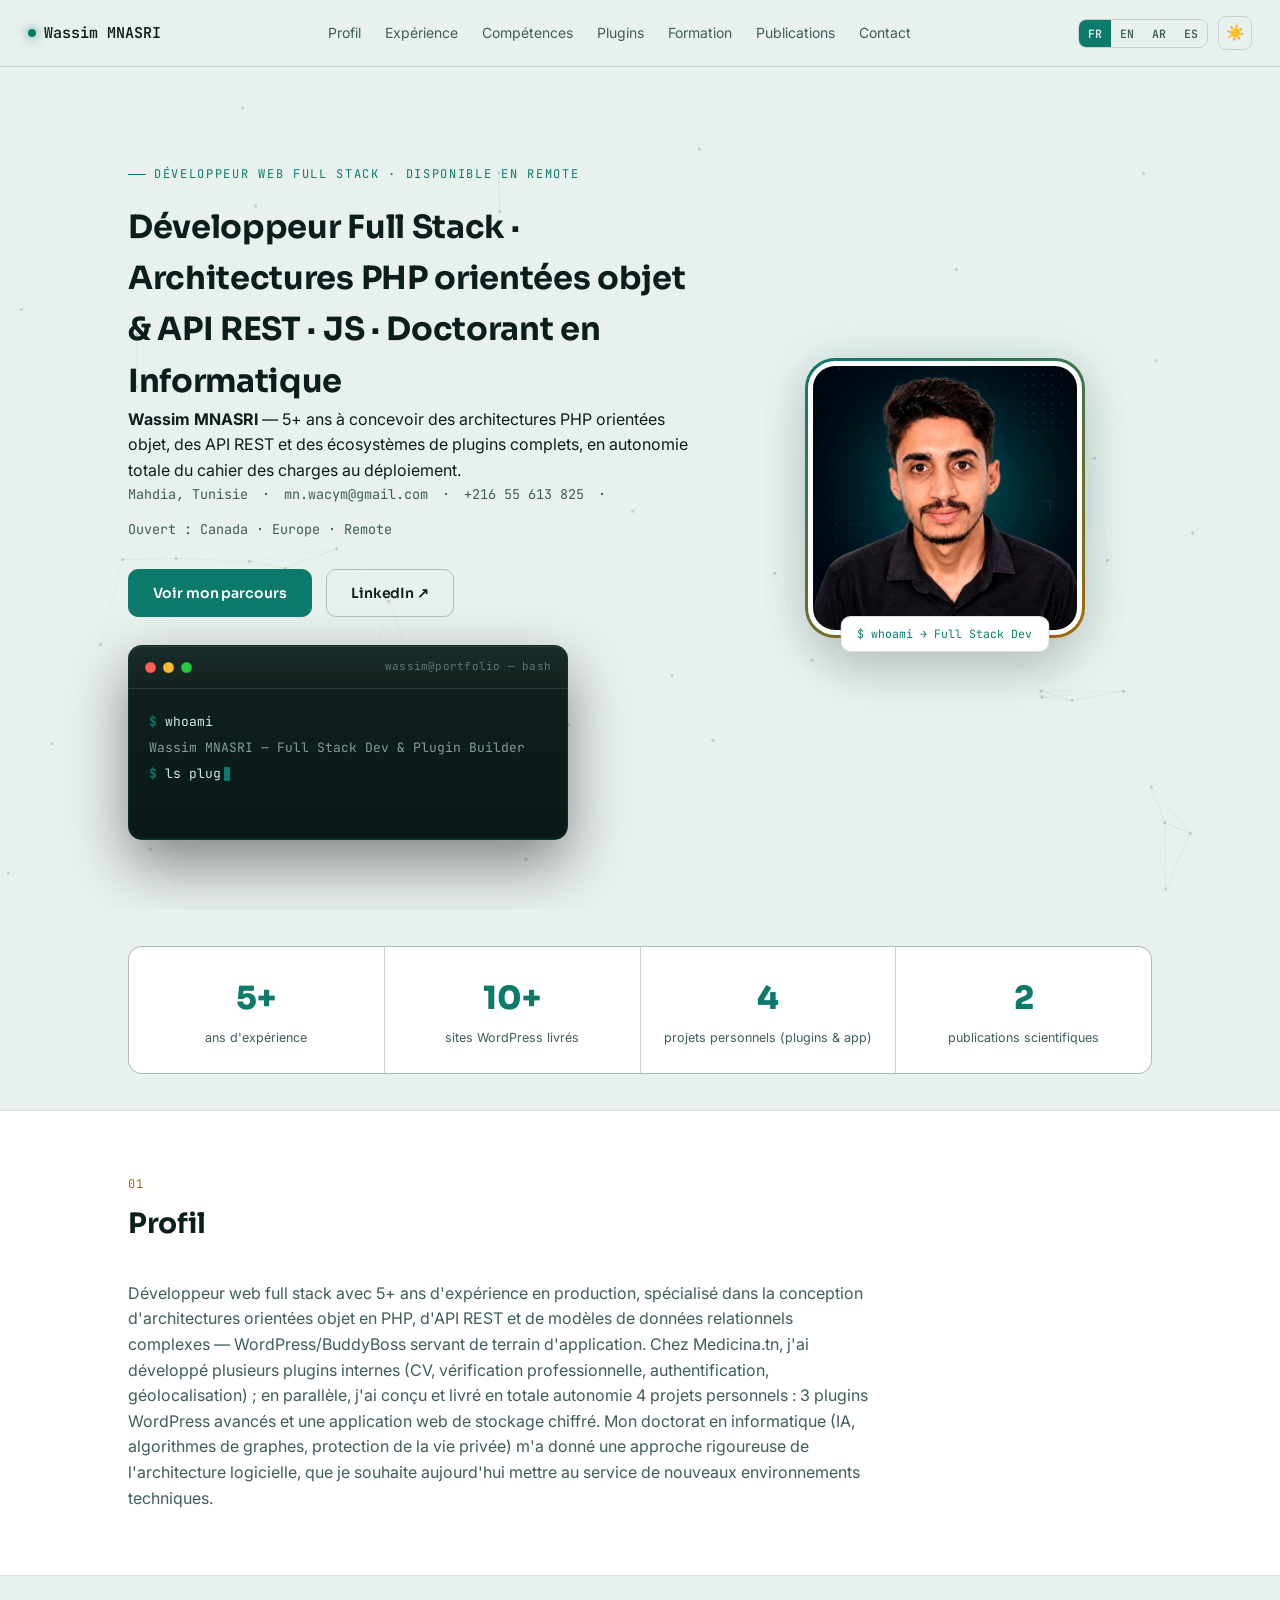
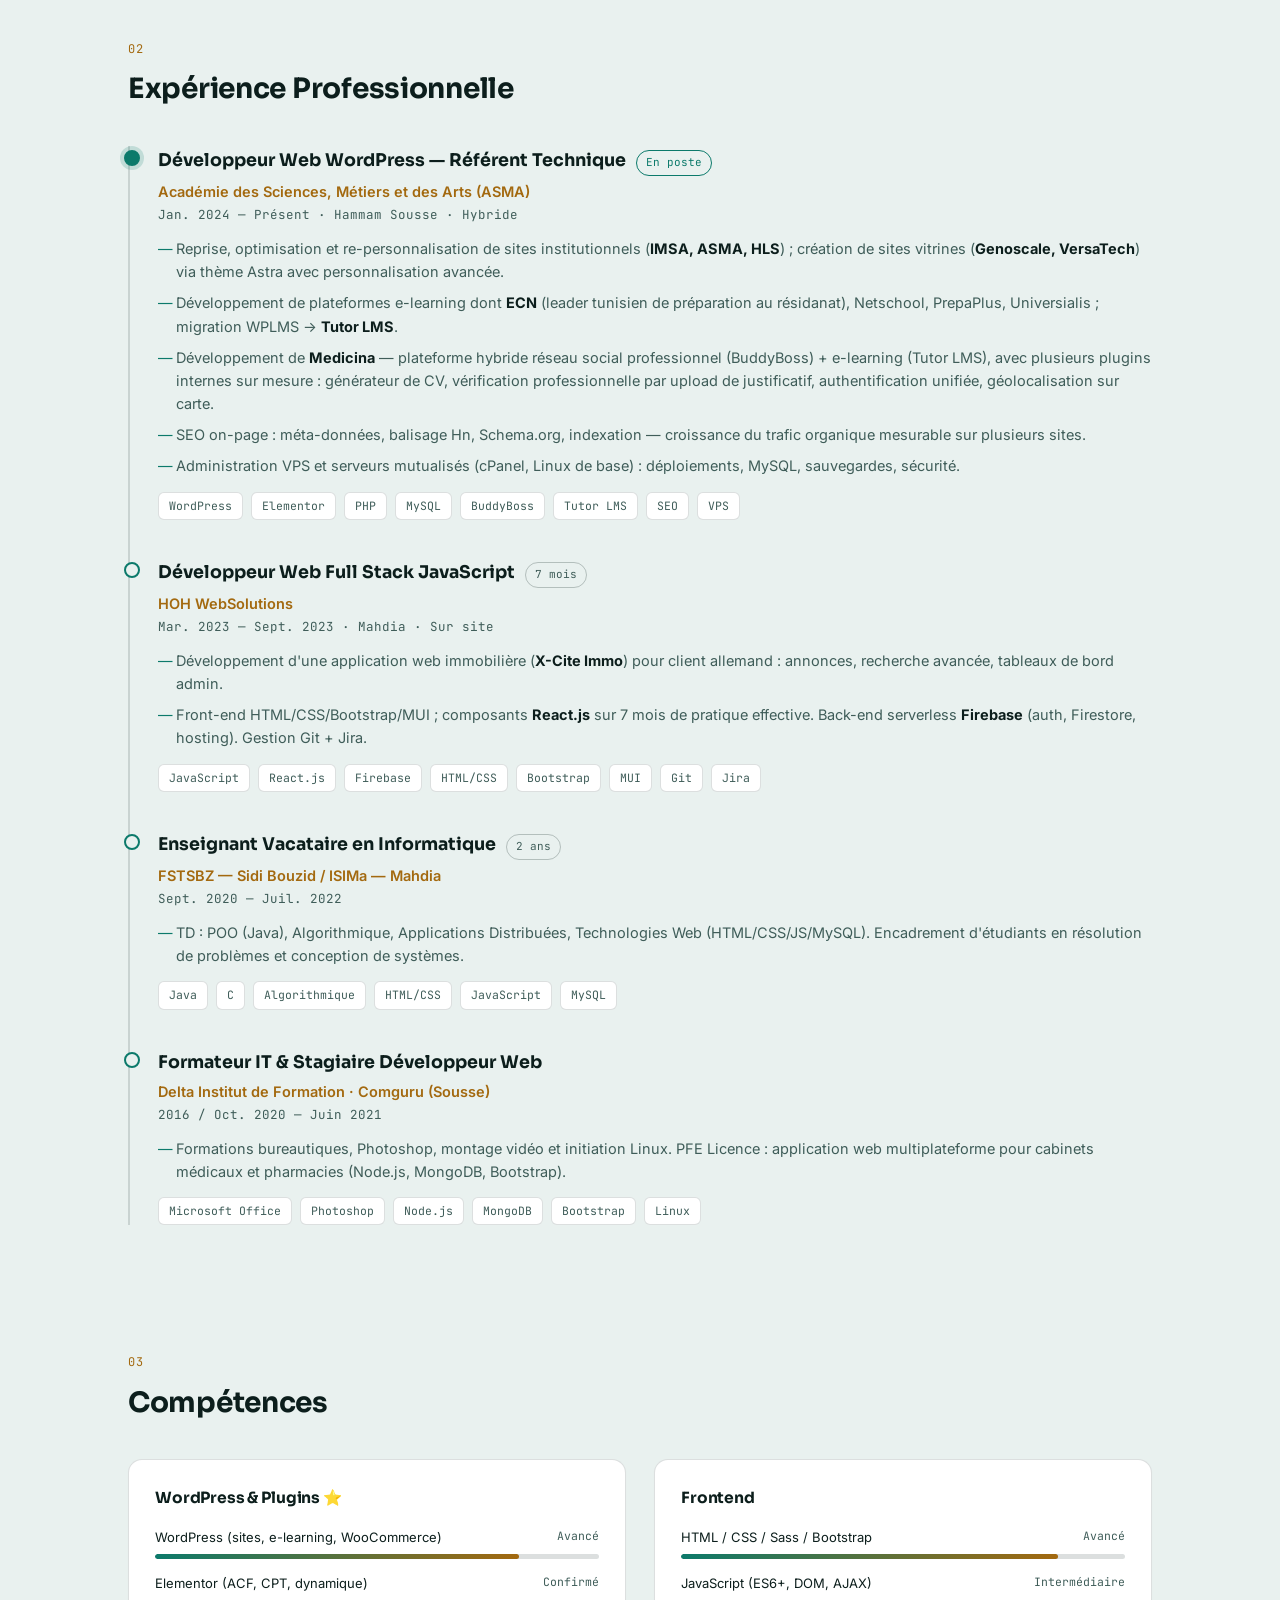
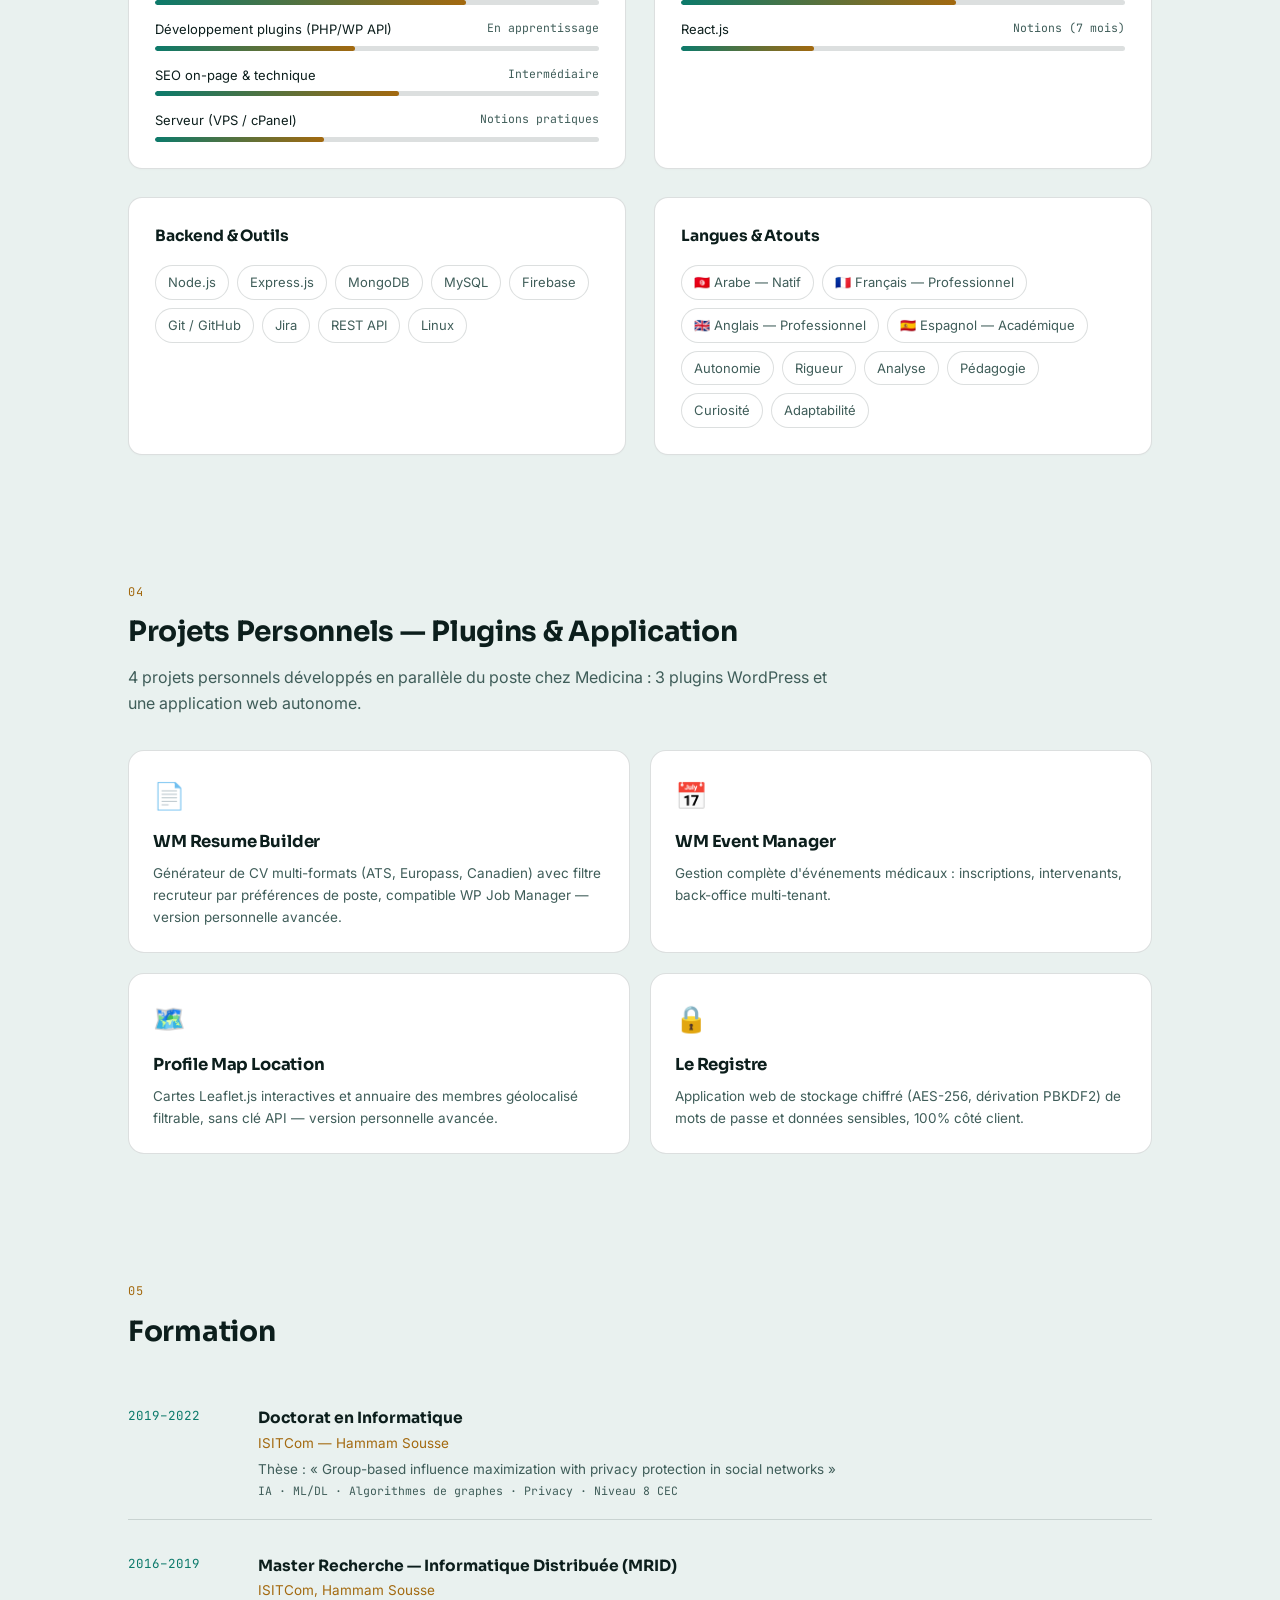
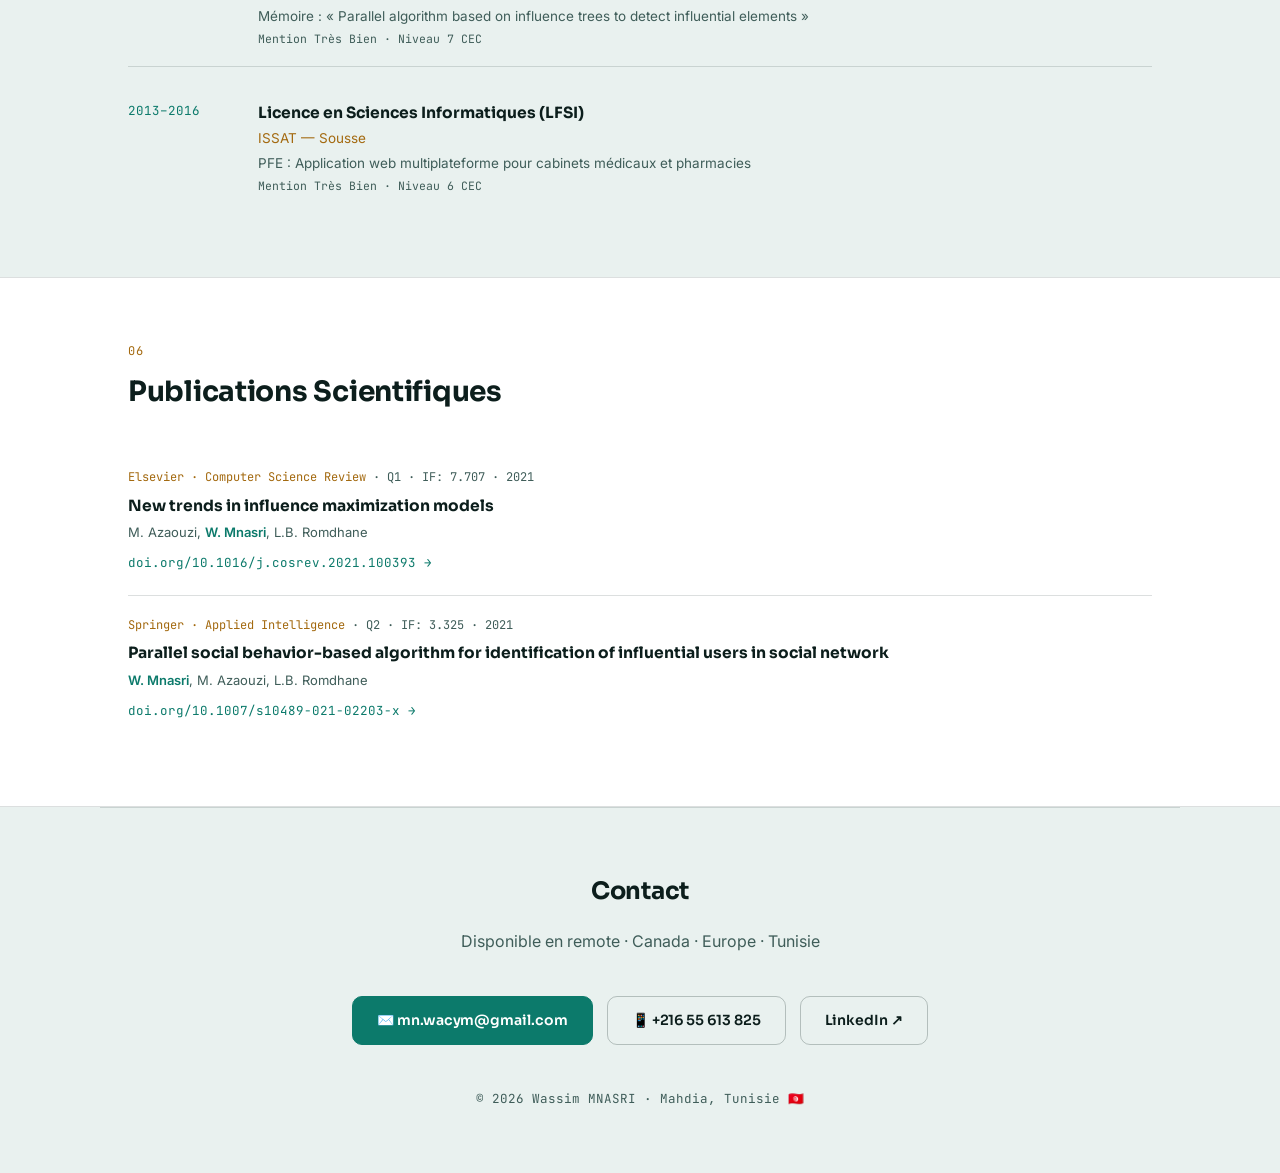
==== commit 580e042a: "Ajout de menu en mode mobile" ====
--- a/index.html
+++ b/index.html
@@ -66,6 +66,30 @@
   #themeToggle:hover{border-color:var(--accent); transform:rotate(15deg);}
   @media (max-width:760px){ .navlinks{display:none;} }
 
+  /* ---------- Mobile menu ---------- */
+  #menuToggle{
+    display:none; width:34px; height:34px; border-radius:8px; border:1px solid var(--border);
+    background:transparent; color:var(--text); cursor:pointer; align-items:center; justify-content:center;
+    flex-direction:column; gap:4px;
+  }
+  #menuToggle span{display:block; width:16px; height:2px; background:var(--text); border-radius:2px; transition:transform .25s ease, opacity .25s ease;}
+  #menuToggle.open span:nth-child(1){transform:translateY(6px) rotate(45deg);}
+  #menuToggle.open span:nth-child(2){opacity:0;}
+  #menuToggle.open span:nth-child(3){transform:translateY(-6px) rotate(-45deg);}
+  @media (max-width:760px){
+    #menuToggle{display:flex;}
+    .navlinks{
+      display:flex; flex-direction:column; gap:0; position:absolute; top:100%; left:0; right:0;
+      background:var(--bg-elev); border-bottom:1px solid var(--border);
+      max-height:0; overflow:hidden; opacity:0;
+      transition:max-height .32s ease, opacity .25s ease;
+      padding:0 28px;
+    }
+    .navlinks.open{max-height:420px; opacity:1; padding:10px 28px 18px;}
+    .navlinks a{padding:12px 0; border-bottom:1px solid var(--border); font-size:15px;}
+    .navlinks a:last-child{border-bottom:none;}
+  }
+
   /* ---------- Hero ---------- */
   #hero{position:relative; padding:90px 0 70px; overflow:hidden;}
   #nodeCanvas{position:absolute; inset:0; width:100%; height:100%; z-index:0; opacity:.55;}
@@ -97,18 +121,18 @@
 
   .portrait-wrap{position:relative; justify-self:center; width:280px; height:280px; display:flex; align-items:center; justify-content:center;}
   .portrait-wrap::before{
-    content:''; position:absolute; width:340px; height:340px; top:50%; left:50%; transform:translate(-50%,-50%);
-    background:radial-gradient(circle at center, rgba(var(--accent-rgb),.16) 0%, transparent 68%);
-    border-radius:50%; pointer-events:none; z-index:0;
+    content:''; position:absolute; width:330px; height:330px; top:50%; left:50%; transform:translate(-50%,-50%);
+    background:radial-gradient(circle at center, rgba(var(--accent-rgb),.15) 0%, transparent 68%);
+    border-radius:36px; pointer-events:none; z-index:0;
   }
   .portrait-ring{
-    position:relative; z-index:1; width:280px; height:280px; border-radius:50%; padding:4px;
-    background:conic-gradient(from 200deg, var(--accent), var(--accent-2), var(--accent));
+    position:relative; z-index:1; width:280px; height:280px; border-radius:30px; padding:3px;
+    background:linear-gradient(155deg, var(--accent) 0%, var(--accent-2) 100%);
     box-shadow:var(--shadow), 0 0 46px rgba(var(--accent-rgb),.14);
   }
-  .portrait-ring-inner{width:100%; height:100%; border-radius:50%; padding:4px; background:var(--bg-elev);}
+  .portrait-ring-inner{width:100%; height:100%; border-radius:27px; padding:5px; background:var(--bg-elev);}
   .portrait{
-    display:block; width:100%; height:100%; border-radius:50%; object-fit:cover; object-position:center 8%;
+    display:block; width:100%; height:100%; border-radius:22px; object-fit:cover; object-position:center 8%;
     filter:brightness(1.04) contrast(1.03) saturate(1.05);
   }
   .portrait-tag{
@@ -267,6 +291,7 @@
         <button data-lang="fr">FR</button><button data-lang="en">EN</button><button data-lang="ar">AR</button><button data-lang="es">ES</button>
       </div>
       <button id="themeToggle" aria-label="Toggle theme">🌙</button>
+      <button id="menuToggle" aria-label="Toggle menu"><span></span><span></span><span></span></button>
     </div>
   </div>
 </nav>
@@ -412,7 +437,7 @@
 
 <button id="toTop" aria-label="Back to top">↑</button>
 
-<script id="cv-data" type="application/json">{"fr": {"dir": "ltr", "nav": ["Profil", "Expérience", "Compétences", "Plugins", "Formation", "Publications"], "pdf": "Télécharger PDF", "eyebrow": "DÉVELOPPEUR WEB FULL STACK · DISPONIBLE EN REMOTE", "title": "Développeur |Full Stack| · Architectures |PHP orientées objet & API REST| · JS · Doctorant en Informatique", "meta": ["Mahdia, Tunisie", "mn.wacym@gmail.com", "+216 55 613 825", "Ouvert : Canada · Europe · Remote"], "btn1": "Voir mon parcours", "stats": ["ans d'expérience", "sites WordPress livrés", "projets personnels (plugins & app)", "publications scientifiques"], "sContact": "Contact", "sWP": "WordPress & Plugins ⭐", "sFront": "Frontend", "sBack": "Backend & Outils", "sLang": "Langues", "sAtouts": "Atouts", "wpSkills": [["WordPress (sites, e-learning, WooCommerce)", "Avancé", 82], ["Elementor (ACF, CPT, dynamique)", "Confirmé", 70], ["Développement plugins (PHP/WP API)", "En apprentissage", 45], ["SEO on-page & technique", "Intermédiaire", 55], ["Serveur (VPS / cPanel)", "Notions pratiques", 38]], "frontSkills": [["HTML / CSS / Sass / Bootstrap", "Avancé", 85], ["JavaScript (ES6+, DOM, AJAX)", "Intermédiaire", 62], ["React.js", "Notions (7 mois)", 30]], "backTags": ["Node.js", "Express.js", "MongoDB", "MySQL", "Firebase", "Git / GitHub", "Jira", "REST API", "Linux"], "langs": [["🇹🇳 Arabe", "Natif"], ["🇫🇷 Français", "Professionnel"], ["🇬🇧 Anglais", "Professionnel"], ["🇪🇸 Espagnol", "Académique"]], "atouts": ["Autonomie", "Rigueur", "Analyse", "Pédagogie", "Curiosité", "Adaptabilité"], "sProfil": "Profil", "profil": "Développeur web full stack avec 5+ ans d'expérience en production, spécialisé dans la conception d'architectures orientées objet en PHP, d'API REST et de modèles de données relationnels complexes — WordPress/BuddyBoss servant de terrain d'application. Chez Medicina.tn, j'ai développé plusieurs plugins internes (CV, vérification professionnelle, authentification, géolocalisation) ; en parallèle, j'ai conçu et livré en totale autonomie 4 projets personnels : 3 plugins WordPress avancés et une application web de stockage chiffré. Mon doctorat en informatique (IA, algorithmes de graphes, protection de la vie privée) m'a donné une approche rigoureuse de l'architecture logicielle, que je souhaite aujourd'hui mettre au service de nouveaux environnements techniques.", "sExp": "Expérience Professionnelle", "jobs": [{"title": "Développeur Web WordPress — Référent Technique", "company": "Académie des Sciences, Métiers et des Arts (ASMA)", "period": "Jan. 2024 — Présent · Hammam Sousse · Hybride", "badge": "En poste", "current": true, "bullets": ["Reprise, optimisation et re-personnalisation de sites institutionnels (<strong>IMSA, ASMA, HLS</strong>) ; création de sites vitrines (<strong>Genoscale, VersaTech</strong>) via thème Astra avec personnalisation avancée.", "Développement de plateformes e-learning dont <strong>ECN</strong> (leader tunisien de préparation au résidanat), Netschool, PrepaPlus, Universialis ; migration WPLMS → <strong>Tutor LMS</strong>.", "Développement de <strong>Medicina</strong> — plateforme hybride réseau social professionnel (BuddyBoss) + e-learning (Tutor LMS), avec plusieurs plugins internes sur mesure : générateur de CV, vérification professionnelle par upload de justificatif, authentification unifiée, géolocalisation sur carte.", "SEO on-page : méta-données, balisage Hn, Schema.org, indexation — croissance du trafic organique mesurable sur plusieurs sites.", "Administration VPS et serveurs mutualisés (cPanel, Linux de base) : déploiements, MySQL, sauvegardes, sécurité."], "tags": ["WordPress", "PHP", "JavaScript", "CSS", "MySQL", "Elementor", "Gutenberg", "BuddyPress", "BuddyBoss", "LMS (Tutor LMS / WPLMS / LearnDash)", "Gamification", "SEO", "Serveur mutualisé", "VPS", "IA"]}, {"title": "Développeur Web Full Stack JavaScript", "company": "HOH WebSolutions", "period": "Mar. 2023 — Sept. 2023 · Mahdia · Sur site", "badge": "7 mois", "current": false, "bullets": ["Développement d'une application web immobilière (<strong>X-Cite Immo</strong>) pour client allemand : annonces, recherche avancée, tableaux de bord admin.", "Front-end HTML/CSS/Bootstrap/MUI ; composants <strong>React.js</strong> sur 7 mois de pratique effective. Back-end serverless <strong>Firebase</strong> (auth, Firestore, hosting). Gestion Git + Jira."], "tags": ["JavaScript", "React.js", "Firebase", "HTML/CSS", "Bootstrap", "MUI", "Git", "Jira"]}, {"title": "Enseignant Vacataire en Informatique", "company": "FSTSBZ — Sidi Bouzid  /  ISIMa — Mahdia", "period": "Sept. 2020 — Juil. 2022", "badge": "2 ans", "current": false, "bullets": ["TD : POO (Java), Algorithmique, Applications Distribuées, Technologies Web (HTML/CSS/JS/MySQL). Encadrement d'étudiants en résolution de problèmes et conception de systèmes."], "tags": ["Java", "C", "Algorithmique", "HTML/CSS", "JavaScript", "MySQL"]}, {"title": "Formateur IT & Stagiaire Développeur Web", "company": "Delta Institut de Formation · Comguru (Sousse)", "period": "2016 / Oct. 2020 — Juin 2021", "badge": "", "current": false, "bullets": ["Formations bureautiques, Photoshop, montage vidéo et initiation Linux. PFE Licence : application web multiplateforme pour cabinets médicaux et pharmacies (Node.js, MongoDB, Bootstrap)."], "tags": ["Microsoft Office", "Photoshop", "Node.js", "MongoDB", "Bootstrap", "Linux"]}], "sPlugins": "Projets Personnels — Plugins & Application", "pluginsIntro": "4 projets personnels développés en parallèle du poste chez Medicina : 3 plugins WordPress et une application web autonome.", "plugins": [{"icon": "📄", "name": "WM Resume Builder", "desc": "Générateur de CV multi-formats (ATS, Europass, Canadien) avec filtre recruteur par préférences de poste, compatible WP Job Manager — version personnelle avancée."}, {"icon": "📅", "name": "WM Event Manager", "desc": "Gestion complète d'événements médicaux : inscriptions, intervenants, back-office multi-tenant."}, {"icon": "🗺️", "name": "Profile Map Location", "desc": "Cartes Leaflet.js interactives et annuaire des membres géolocalisé filtrable, sans clé API — version personnelle avancée."}, {"icon": "🔒", "name": "Le Registre", "desc": "Application web de stockage chiffré (AES-256, dérivation PBKDF2) de mots de passe et données sensibles, 100% côté client."}], "sFormation": "Formation", "education": [{"years": "2019–2022", "degree": "Doctorat en Informatique", "school": "ISITCom — Hammam Sousse", "detail": "Thèse : « Group-based influence maximization with privacy protection in social networks »", "mention": "IA · ML/DL · Algorithmes de graphes · Privacy · Niveau 8 CEC"}, {"years": "2016–2019", "degree": "Master Recherche — Informatique Distribuée (MRID)", "school": "ISITCom, Hammam Sousse", "detail": "Mémoire : « Parallel algorithm based on influence trees to detect influential elements »", "mention": "Mention Très Bien · Niveau 7 CEC"}, {"years": "2013–2016", "degree": "Licence en Sciences Informatiques (LFSI)", "school": "ISSAT — Sousse", "detail": "PFE : Application web multiplateforme pour cabinets médicaux et pharmacies", "mention": "Mention Très Bien · Niveau 6 CEC"}], "sPub": "Publications Scientifiques", "termLines": [{"t": "c", "s": "whoami"}, {"t": "o", "s": "Wassim MNASRI — Full Stack Dev & Plugin Builder"}, {"t": "c", "s": "ls plugins/"}, {"t": "o", "s": "event-manager/ map-location/ cv-builder/"}, {"t": "c", "s": "echo $STATUS"}, {"t": "o", "s": "✓ Disponible · Remote · Canada · Europe"}], "footerAvail": "Disponible en remote · Canada · Europe · Tunisie", "pluginStatus": "En développement actif"}, "en": {"dir": "ltr", "nav": ["Profile", "Experience", "Skills", "Plugins", "Education", "Publications"], "pdf": "Download PDF", "eyebrow": "FULL STACK WEB DEVELOPER · AVAILABLE REMOTE", "title": "Full Stack Developer · |Object-oriented PHP & REST API| architectures · JS · PhD Candidate in Computer Science", "meta": ["Mahdia, Tunisia", "mn.wacym@gmail.com", "+216 55 613 825", "Open to: Canada · Europe · Remote"], "btn1": "View my experience", "stats": ["years of experience", "WordPress sites delivered", "personal projects (plugins & app)", "scientific publications"], "sContact": "Contact", "sWP": "WordPress & Plugins ⭐", "sFront": "Frontend", "sBack": "Backend & Tools", "sLang": "Languages", "sAtouts": "Strengths", "wpSkills": [["WordPress (sites, e-learning, WooCommerce)", "Advanced", 82], ["Elementor (ACF, CPT, dynamic)", "Proficient", 70], ["Plugin Development (PHP/WP API)", "Learning", 45], ["On-page & Technical SEO", "Intermediate", 55], ["Server Admin (VPS / cPanel)", "Basic practical", 38]], "frontSkills": [["HTML / CSS / Sass / Bootstrap", "Advanced", 85], ["JavaScript (ES6+, DOM, AJAX)", "Intermediate", 62], ["React.js", "Basics (7 months)", 30]], "backTags": ["Node.js", "Express.js", "MongoDB", "MySQL", "Firebase", "Git / GitHub", "Jira", "REST API", "Linux"], "langs": [["🇹🇳 Arabic", "Native"], ["🇫🇷 French", "Professional"], ["🇬🇧 English", "Professional"], ["🇪🇸 Spanish", "Academic"]], "atouts": ["Autonomy", "Accuracy", "Analysis", "Teaching", "Curiosity", "Adaptability"], "sProfil": "Profile", "profil": "Full stack web developer with 5+ years of production experience, focused on object-oriented PHP architecture, REST APIs and complex relational data models — with WordPress/BuddyBoss as the delivery platform. At Medicina.tn, I built several internal plugins (resume, professional verification, authentication, geolocation); alongside that role, I independently designed and shipped 4 personal projects: 3 advanced WordPress plugins and one encrypted-storage web app. My PhD in computer science (AI, graph algorithms, privacy protection) gave me a rigorous approach to software architecture that I'm now looking to bring to new technical environments.", "sExp": "Professional Experience", "jobs": [{"title": "WordPress Web Developer — Technical Lead", "company": "Académie des Sciences, Métiers et des Arts (ASMA)", "period": "Jan. 2024 — Present · Hammam Sousse · Hybrid", "badge": "Current", "current": true, "bullets": ["Took over, optimised and re-customised institutional websites (<strong>IMSA, ASMA, HLS</strong>); built showcase sites (<strong>Genoscale, VersaTech</strong>) using Astra theme with advanced customisation.", "Developed e-learning platforms including <strong>ECN</strong> (Tunisia's leading medical residency prep), Netschool, PrepaPlus, Universialis; migrated from WPLMS to <strong>Tutor LMS</strong>.", "Built <strong>Medicina</strong> — hybrid platform combining professional social networking (BuddyBoss) + e-learning (Tutor LMS), with several custom internal plugins: resume generator, document-based professional verification, unified authentication, map geolocation.", "On-page SEO: metadata, semantic Hn tagging, Schema.org, index submission — measurable organic traffic growth across multiple sites.", "Administered VPS and shared hosting (cPanel, basic Linux): deployments, MySQL, backups, security."], "tags": ["WordPress", "PHP", "JavaScript", "CSS", "MySQL", "Elementor", "Gutenberg", "BuddyPress", "BuddyBoss", "LMS (Tutor LMS / WPLMS / LearnDash)", "Gamification", "SEO", "Serveur mutualisé", "VPS", "IA"]}, {"title": "Full Stack JavaScript Web Developer", "company": "HOH WebSolutions", "period": "Mar. 2023 — Sept. 2023 · Mahdia · On-site", "badge": "7 months", "current": false, "bullets": ["Developed a real-estate web app (<strong>X-Cite Immo</strong>) for a German client: listings, advanced search, admin dashboards.", "HTML/CSS/Bootstrap/MUI front-end; <strong>React.js</strong> components over 7 months hands-on. Serverless back-end with <strong>Firebase</strong> (auth, Firestore, hosting). Git + Jira."], "tags": ["JavaScript", "React.js", "Firebase", "HTML/CSS", "Bootstrap", "MUI", "Git", "Jira"]}, {"title": "Adjunct Lecturer in Computer Science", "company": "FSTSBZ — Sidi Bouzid  /  ISIMa — Mahdia", "period": "Sept. 2020 — Jul. 2022", "badge": "2 years", "current": false, "bullets": ["Tutorials: OOP (Java), Algorithms, Distributed Applications, Web Technologies. Mentored students on problem-solving and software design."], "tags": ["Java", "C", "Algorithms", "HTML/CSS", "JavaScript", "MySQL"]}, {"title": "IT Trainer & Web Developer Intern", "company": "Delta Institut de Formation · Comguru (Sousse)", "period": "2016 / Oct. 2020 — Jun. 2021", "badge": "", "current": false, "bullets": ["Office tools, Photoshop, video editing and Linux training. Final year project: cross-platform web app for medical practices and pharmacies (Node.js, MongoDB, Bootstrap)."], "tags": ["Microsoft Office", "Photoshop", "Node.js", "MongoDB", "Bootstrap", "Linux"]}], "sPlugins": "Personal Projects — Plugins & App", "pluginsIntro": "4 personal projects built alongside my role at Medicina: 3 WordPress plugins and one standalone web app.", "plugins": [{"icon": "📄", "name": "WM Resume Builder", "desc": "Multi-format resume builder (ATS, Europass, Canadian) with a recruiter filter by job preferences, WP Job Manager compatible — advanced personal version."}, {"icon": "📅", "name": "WM Event Manager", "desc": "Full medical event management: registrations, speakers, multi-tenant back office."}, {"icon": "🗺️", "name": "Profile Map Location", "desc": "Interactive Leaflet.js maps and a filterable geolocated member directory, no API key — advanced personal version."}, {"icon": "🔒", "name": "Le Registre", "desc": "Client-side encrypted (AES-256, PBKDF2) password and sensitive-data vault, zero network calls."}], "sFormation": "Education", "education": [{"years": "2019–2022", "degree": "PhD in Computer Science", "school": "ISITCom — Hammam Sousse", "detail": "Thesis: \"Group-based influence maximization with privacy protection in social networks\"", "mention": "AI · ML/DL · Graph Algorithms · Privacy · EQF Level 8"}, {"years": "2016–2019", "degree": "Research Master — Distributed Computing (MRID)", "school": "ISITCom, Hammam Sousse", "detail": "Dissertation: \"Parallel algorithm based on influence trees to detect influential elements\"", "mention": "Distinction · EQF Level 7"}, {"years": "2013–2016", "degree": "Bachelor in Computer Science (LFSI)", "school": "ISSAT — Sousse", "detail": "Final project: Cross-platform web app for medical practices and pharmacies", "mention": "Distinction · EQF Level 6"}], "sPub": "Scientific Publications", "termLines": [{"t": "c", "s": "whoami"}, {"t": "o", "s": "Wassim MNASRI — Full Stack Dev & Plugin Builder"}, {"t": "c", "s": "ls plugins/"}, {"t": "o", "s": "event-manager/ map-location/ cv-builder/"}, {"t": "c", "s": "echo $STATUS"}, {"t": "o", "s": "✓ Available · Remote · Canada · Europe"}], "footerAvail": "Available remote · Canada · Europe · Tunisia", "pluginStatus": "Active development"}, "ar": {"dir": "rtl", "nav": ["الملف الشخصي", "الخبرات", "المهارات", "الإضافات", "التكوين", "المنشورات"], "pdf": "تحميل PDF", "eyebrow": "مطور ويب Full Stack · متاح للعمل عن بعد", "title": "مطور |Full Stack| · هندسة |PHP كائنية وواجهات REST| · JS · طالب دكتوراه في الإعلامية", "meta": ["المهدية، تونس", "mn.wacym@gmail.com", "+216 55 613 825", "متاح: كندا · أوروبا · عن بُعد"], "btn1": "مساري المهني", "stats": ["سنوات خبرة", "موقع WordPress مُسلَّم", "مشاريع شخصية (إضافات وتطبيق)", "منشورات علمية"], "sContact": "التواصل", "sWP": "WordPress والإضافات ⭐", "sFront": "الواجهة الأمامية", "sBack": "الخلفية والأدوات", "sLang": "اللغات", "sAtouts": "المهارات الشخصية", "wpSkills": [["WordPress (مواقع، تعلم إلكتروني، WooCommerce)", "متقدم", 82], ["Elementor (ACF, CPT, ديناميكي)", "محترف", 70], ["تطوير الإضافات (PHP/WP API)", "في التعلم", 45], ["تحسين محركات البحث (SEO)", "متوسط", 55], ["إدارة الخوادم (VPS / cPanel)", "أساسيات", 38]], "frontSkills": [["HTML / CSS / Sass / Bootstrap", "متقدم", 85], ["JavaScript (ES6+, DOM, AJAX)", "متوسط", 62], ["React.js", "أساسيات (7 أشهر)", 30]], "backTags": ["Node.js", "Express.js", "MongoDB", "MySQL", "Firebase", "Git / GitHub", "Jira", "REST API", "Linux"], "langs": [["🇹🇳 العربية", "اللغة الأم"], ["🇫🇷 الفرنسية", "احترافي"], ["🇬🇧 الإنجليزية", "احترافي"], ["🇪🇸 الإسبانية", "أكاديمي"]], "atouts": ["استقلالية", "دقة", "تحليل", "تعليم", "فضول", "تكيّف"], "sProfil": "الملف الشخصي", "profil": "مطور ويب Full Stack بخبرة تفوق 5 سنوات في بيئات إنتاج حقيقية، متخصص في هندسة PHP كائنية التوجه وواجهات REST API ونماذج بيانات علائقية معقدة، مع منصة |WordPress/BuddyBoss| كحقل تطبيق. طورت في Medicina.tn عدة إضافات داخلية (سيرة ذاتية، تحقق مهني، مصادقة، تحديد الموقع)؛ وبالتوازي مع ذلك، صممت وأنجزت باستقلالية تامة 4 مشاريع شخصية: 3 إضافات ووردبريس متقدمة وتطبيق ويب لتخزين البيانات المشفر. دكتوراه في الإعلامية (ذكاء اصطناعي، خوارزميات الرسوم البيانية، حماية الخصوصية) منحتني مقاربة صارمة لهندسة البرمجيات أسعى اليوم لتوظيفها في بيئات تقنية جديدة.", "sExp": "الخبرة المهنية", "jobs": [{"title": "مطوّر ويب WordPress — المرجع التقني", "company": "أكاديمية العلوم والمهن والفنون (ASMA)", "period": "يناير 2024 — حتى الآن · حمام سوسة · هجين", "badge": "في المنصب", "current": true, "bullets": ["استلام وتحسين وإعادة تخصيص مواقع مؤسسية قائمة (<strong>IMSA، ASMA، HLS</strong>) ؛ إنشاء مواقع عرض (<strong>Genoscale، VersaTech</strong>) بقالب Astra مع تخصيص متقدم.", "تطوير منصات تعليم إلكتروني أبرزها <strong>ECN</strong> (رائدة في تونس لتحضير امتحانات الإقامة) وNetschool وPrepaPlus وUniversialis ؛ ترحيل WPLMS نحو <strong>Tutor LMS</strong>.", "تطوير منصة <strong>Medicina</strong> — منصة هجينة تجمع بين شبكة تواصل مهنية (BuddyBoss) والتعلم الإلكتروني (Tutor LMS)، مع عدة إضافات داخلية مخصصة: منشئ سيرة ذاتية، تحقق مهني عبر رفع الوثائق، مصادقة موحدة، تحديد الموقع الجغرافي.", "SEO on-page: هيكلة البيانات الوصفية، وسوم Hn، Schema.org، فهرسة — نمو ملحوظ في حركة المرور العضوية.", "إدارة VPS وخوادم مشتركة (cPanel، Linux أساسي): نشر، MySQL، نسخ احتياطي، أمن."], "tags": ["WordPress", "PHP", "JavaScript", "CSS", "MySQL", "Elementor", "Gutenberg", "BuddyPress", "BuddyBoss", "LMS (Tutor LMS / WPLMS / LearnDash)", "Gamification", "SEO", "Serveur mutualisé", "VPS", "IA"]}, {"title": "مطوّر ويب Full Stack JavaScript", "company": "HOH WebSolutions", "period": "مارس 2023 — سبتمبر 2023 · المهدية · حضوري", "badge": "7 أشهر", "current": false, "bullets": ["تطوير تطبيق ويب عقاري (<strong>X-Cite Immo</strong>) لعميل ألماني. واجهات HTML/CSS/Bootstrap/MUI وتطوير مكونات <strong>React.js</strong> على مدى 7 أشهر. خلفية Serverless مع <strong>Firebase</strong>. Git + Jira."], "tags": ["JavaScript", "React.js", "Firebase", "HTML/CSS", "Bootstrap", "MUI", "Git", "Jira"]}, {"title": "مدرّس متعاقد في الإعلامية", "company": "FSTSBZ — سيدي بوزيد  /  ISIMa — المهدية", "period": "سبتمبر 2020 — يوليو 2022", "badge": "سنتان", "current": false, "bullets": ["أعمال تطبيقية: POO (Java)، خوارزميات، تطبيقات موزعة، تقنيات الويب. توجيه طلاب في حل المسائل وتصميم الأنظمة."], "tags": ["Java", "C", "Algorithmique", "HTML/CSS", "JavaScript", "MySQL"]}, {"title": "مكوّن IT ومتدرب مطوّر ويب", "company": "Delta Institut · Comguru (سوسة)", "period": "2016 / أكتوبر 2020 — يونيو 2021", "badge": "", "current": false, "bullets": ["تكوين في Office وPhotoshop ومونتاج الفيديو وLinux. مشروع تخرج: تطبيق ويب متعدد المنصات للعيادات والصيدليات (Node.js، MongoDB، Bootstrap)."], "tags": ["Microsoft Office", "Photoshop", "Node.js", "MongoDB", "Bootstrap", "Linux"]}], "sPlugins": "مشاريع شخصية — إضافات وتطبيق", "pluginsIntro": "4 مشاريع شخصية أُنجزت بالتوازي مع العمل في Medicina: 3 إضافات ووردبريس وتطبيق ويب مستقل.", "plugins": [{"icon": "📄", "name": "WM Resume Builder", "desc": "منشئ سيرة ذاتية متعدد الأنماط (ATS، Europass، كندي) مع فلترة للمعينين حسب تفضيلات العمل، متوافق مع WP Job Manager — نسخة شخصية متقدمة."}, {"icon": "📅", "name": "WM Event Manager", "desc": "إدارة كاملة للفعاليات الطبية: التسجيلات، المتحدثون، لوحة تحكم متعددة المستأجرين."}, {"icon": "🗺️", "name": "Profile Map Location", "desc": "خرائط Leaflet.js تفاعلية ودليل أعضاء جغرافي قابل للفلترة، دون مفتاح API — نسخة شخصية متقدمة."}, {"icon": "🔒", "name": "Le Registre", "desc": "تطبيق ويب لتخزين كلمات المرور والبيانات الحساسة مشفر (AES-256) بالكامل من جهة العميل."}], "sFormation": "التكوين الأكاديمي", "education": [{"years": "2019–2022", "degree": "دكتوراه في الإعلامية", "school": "ISITCom — حمام سوسة", "detail": "أطروحة: \"تعظيم التأثير الجماعي مع حماية الخصوصية في الشبكات الاجتماعية\"", "mention": "ذكاء اصطناعي · ML/DL · خوارزميات الرسوم · الخصوصية · المستوى 8 CEC"}, {"years": "2016–2019", "degree": "ماجستير بحث — إعلامية موزعة", "school": "ISITCom، حمام سوسة", "detail": "مذكرة: \"خوارزمية موازية تعتمد أشجار التأثير لكشف العناصر المؤثرة\"", "mention": "تقدير مشرف · المستوى 7 CEC"}, {"years": "2013–2016", "degree": "إجازة في علوم الإعلامية", "school": "ISSAT — سوسة", "detail": "مشروع تخرج: تطبيق ويب متعدد المنصات للعيادات والصيدليات", "mention": "تقدير مشرف · المستوى 6 CEC"}], "sPub": "المنشورات العلمية", "termLines": [{"t": "c", "s": "whoami"}, {"t": "o", "s": "وسيم منصري — مطوّر Full Stack ومنشئ إضافات"}, {"t": "c", "s": "ls plugins/"}, {"t": "o", "s": "event-manager/ map-location/ cv-builder/"}, {"t": "c", "s": "echo $STATUS"}, {"t": "o", "s": "✓ متاح · عن بُعد · كندا · أوروبا"}], "footerAvail": "متاح للعمل عن بُعد · كندا · أوروبا · تونس", "pluginStatus": "في التطوير النشط"}, "es": {"dir": "ltr", "nav": ["Perfil", "Experiencia", "Habilidades", "Plugins", "Formación", "Publicaciones"], "pdf": "Descargar PDF", "eyebrow": "DESARROLLADOR WEB FULL STACK · DISPONIBLE EN REMOTO", "title": "Desarrollador |Full Stack| · Arquitecturas |PHP orientado a objetos & API REST| · JS · Doctorando en Informática", "meta": ["Mahdia, Túnez", "mn.wacym@gmail.com", "+216 55 613 825", "Abierto a: Canadá · Europa · Remoto"], "btn1": "Ver mi trayectoria", "stats": ["años de experiencia", "sitios WordPress entregados", "proyectos personales (plugins y app)", "publicaciones científicas"], "sContact": "Contacto", "sWP": "WordPress & Plugins ⭐", "sFront": "Frontend", "sBack": "Backend & Herramientas", "sLang": "Idiomas", "sAtouts": "Fortalezas", "wpSkills": [["WordPress (sitios, e-learning, WooCommerce)", "Avanzado", 82], ["Elementor (ACF, CPT, dinámico)", "Competente", 70], ["Desarrollo de plugins (PHP/WP API)", "Aprendiendo", 45], ["SEO on-page y técnico", "Intermedio", 55], ["Admin. de servidores (VPS / cPanel)", "Nociones", 38]], "frontSkills": [["HTML / CSS / Sass / Bootstrap", "Avanzado", 85], ["JavaScript (ES6+, DOM, AJAX)", "Intermedio", 62], ["React.js", "Nociones (7 meses)", 30]], "backTags": ["Node.js", "Express.js", "MongoDB", "MySQL", "Firebase", "Git / GitHub", "Jira", "REST API", "Linux"], "langs": [["🇹🇳 Árabe", "Nativo"], ["🇫🇷 Francés", "Profesional"], ["🇬🇧 Inglés", "Profesional"], ["🇪🇸 Español", "Académico"]], "atouts": ["Autonomía", "Rigor", "Análisis", "Pedagogía", "Curiosidad", "Adaptabilidad"], "sProfil": "Perfil", "profil": "Desarrollador web full stack con más de 5 años de experiencia en producción, especializado en arquitecturas PHP orientadas a objetos, APIs REST y modelos de datos relacionales complejos, usando WordPress/BuddyBoss como plataforma de despliegue. En Medicina.tn desarrollé varios plugins internos (CV, verificación profesional, autenticación, geolocalización); en paralelo, diseñé y entregué de forma totalmente autónoma 4 proyectos personales: 3 plugins de WordPress avanzados y una app web de almacenamiento cifrado. Mi doctorado en informática (IA, algoritmos de grafos, protección de la privacidad) me dio un enfoque riguroso de la arquitectura de software que hoy quiero aportar a nuevos entornos técnicos.", "sExp": "Experiencia Profesional", "jobs": [{"title": "Desarrollador Web WordPress — Referente Técnico", "company": "Académie des Sciences, Métiers et des Arts (ASMA)", "period": "Ene. 2024 — Actualidad · Hammam Sousse · Híbrido", "badge": "En activo", "current": true, "bullets": ["Retomada, optimización y re-personalización de sitios institucionales (<strong>IMSA, ASMA, HLS</strong>); creación de sitios vitrina (<strong>Genoscale, VersaTech</strong>) con tema Astra y personalización avanzada.", "Desarrollo de plataformas e-learning incluyendo <strong>ECN</strong> (líder tunecino de preparación para la residencia médica), Netschool, PrepaPlus, Universialis; migración WPLMS → <strong>Tutor LMS</strong>.", "Desarrollo de <strong>Medicina</strong> — plataforma híbrida de red social profesional (BuddyBoss) + e-learning (Tutor LMS), con varios plugins internos a medida: generador de CV, verificación profesional por documento, autenticación unificada, geolocalización en mapa.", "SEO on-page: metadatos, etiquetado Hn semántico, Schema.org, envío de indexación — crecimiento orgánico medible.", "Administración VPS y hosting compartido (cPanel, Linux básico): despliegues, MySQL, copias de seguridad, seguridad."], "tags": ["WordPress", "PHP", "JavaScript", "CSS", "MySQL", "Elementor", "Gutenberg", "BuddyPress", "BuddyBoss", "LMS (Tutor LMS / WPLMS / LearnDash)", "Gamification", "SEO", "Serveur mutualisé", "VPS", "IA"]}, {"title": "Desarrollador Web Full Stack JavaScript", "company": "HOH WebSolutions", "period": "Mar. 2023 — Sept. 2023 · Mahdia · Presencial", "badge": "7 meses", "current": false, "bullets": ["Desarrollo de una app web inmobiliaria (<strong>X-Cite Immo</strong>) para cliente alemán. Front-end HTML/CSS/Bootstrap/MUI; componentes <strong>React.js</strong> en 7 meses de práctica. Back-end serverless con <strong>Firebase</strong>. Git + Jira."], "tags": ["JavaScript", "React.js", "Firebase", "HTML/CSS", "Bootstrap", "MUI", "Git", "Jira"]}, {"title": "Docente Asociado en Informática", "company": "FSTSBZ — Sidi Bouzid  /  ISIMa — Mahdia", "period": "Sept. 2020 — Jul. 2022", "badge": "2 años", "current": false, "bullets": ["Clases prácticas: POO (Java), Algorítmica, Aplicaciones Distribuidas, Tecnologías Web. Tutoría a estudiantes en resolución de problemas y diseño de sistemas."], "tags": ["Java", "C", "Algorítmica", "HTML/CSS", "JavaScript", "MySQL"]}, {"title": "Formador IT y Becario Desarrollador Web", "company": "Delta Institut · Comguru (Sousse)", "period": "2016 / Oct. 2020 — Jun. 2021", "badge": "", "current": false, "bullets": ["Formación en Office, Photoshop, montaje de vídeo y Linux. TFG Licenciatura: app web multiplataforma para clínicas médicas y farmacias (Node.js, MongoDB, Bootstrap)."], "tags": ["Microsoft Office", "Photoshop", "Node.js", "MongoDB", "Bootstrap", "Linux"]}], "sPlugins": "Proyectos Personales — Plugins y App", "pluginsIntro": "4 proyectos personales desarrollados en paralelo a mi puesto en Medicina: 3 plugins de WordPress y una app web independiente.", "plugins": [{"icon": "📄", "name": "WM Resume Builder", "desc": "CV multi-formato (ATS, Europass, Canadiense) con filtro de reclutador por preferencias laborales, compatible con WP Job Manager — versión personal avanzada."}, {"icon": "📅", "name": "WM Event Manager", "desc": "Gestión completa de eventos médicos: inscripciones, ponentes, backoffice multi-tenant."}, {"icon": "🗺️", "name": "Profile Map Location", "desc": "Mapas interactivos Leaflet.js y directorio de miembros geolocalizado filtrable, sin clave API — versión personal avanzada."}, {"icon": "🔒", "name": "Le Registre", "desc": "Aplicación web de almacenamiento cifrado (AES-256, PBKDF2) de contraseñas y datos sensibles, 100% del lado del cliente."}], "sFormation": "Formación", "education": [{"years": "2019–2022", "degree": "Doctorado en Informática", "school": "ISITCom — Hammam Sousse", "detail": "Tesis: \"Group-based influence maximization with privacy protection in social networks\"", "mention": "IA · ML/DL · Algoritmos de grafos · Privacidad · Nivel 8 CEC"}, {"years": "2016–2019", "degree": "Máster de Investigación — Informática Distribuida", "school": "ISITCom, Hammam Sousse", "detail": "TFM: \"Parallel algorithm based on influence trees to detect influential elements\"", "mention": "Matrícula de Honor · Nivel 7 CEC"}, {"years": "2013–2016", "degree": "Licenciatura en Ciencias Informáticas", "school": "ISSAT — Sousse", "detail": "TFG: App web multiplataforma para clínicas médicas y farmacias", "mention": "Matrícula de Honor · Nivel 6 CEC"}], "sPub": "Publicaciones Científicas", "termLines": [{"t": "c", "s": "whoami"}, {"t": "o", "s": "Wassim MNASRI — Full Stack Dev & Plugin Builder"}, {"t": "c", "s": "ls plugins/"}, {"t": "o", "s": "event-manager/ map-location/ cv-builder/"}, {"t": "c", "s": "echo $STATUS"}, {"t": "o", "s": "✓ Disponible · Remoto · Canadá · Europa"}], "footerAvail": "Disponible en remoto · Canadá · Europa · Túnez", "pluginStatus": "En desarrollo activo"}}</script>
+<script id="cv-data" type="application/json">{"fr": {"dir": "ltr", "nav": ["Profil", "Expérience", "Compétences", "Plugins", "Formation", "Publications"], "pdf": "Télécharger PDF", "eyebrow": "DÉVELOPPEUR WEB FULL STACK · DISPONIBLE EN REMOTE", "title": "Développeur |Full Stack| · Architectures |PHP orientées objet & API REST| · JS · Doctorant en Informatique", "meta": ["Mahdia, Tunisie", "mn.wacym@gmail.com", "+216 55 613 825", "Ouvert : Canada · Europe · Remote"], "btn1": "Voir mon parcours", "stats": ["ans d'expérience", "sites WordPress livrés", "projets personnels (plugins & app)", "publications scientifiques"], "sContact": "Contact", "sWP": "WordPress & Plugins ⭐", "sFront": "Frontend", "sBack": "Backend & Outils", "sLang": "Langues", "sAtouts": "Atouts", "wpSkills": [["WordPress (sites, e-learning, WooCommerce)", "Avancé", 82], ["Elementor (ACF, CPT, dynamique)", "Confirmé", 70], ["Développement plugins (PHP/WP API)", "En apprentissage", 45], ["SEO on-page & technique", "Intermédiaire", 55], ["Serveur (VPS / cPanel)", "Notions pratiques", 38]], "frontSkills": [["HTML / CSS / Sass / Bootstrap", "Avancé", 85], ["JavaScript (ES6+, DOM, AJAX)", "Intermédiaire", 62], ["React.js", "Notions (7 mois)", 30]], "backTags": ["Node.js", "Express.js", "MongoDB", "MySQL", "Firebase", "Git / GitHub", "Jira", "REST API", "Linux"], "langs": [["🇹🇳 Arabe", "Natif"], ["🇫🇷 Français", "Professionnel"], ["🇬🇧 Anglais", "Professionnel"], ["🇪🇸 Espagnol", "Académique"]], "atouts": ["Autonomie", "Rigueur", "Analyse", "Pédagogie", "Curiosité", "Adaptabilité"], "sProfil": "Profil", "profil": "Développeur web full stack avec 5+ ans d'expérience en production, spécialisé dans la conception d'architectures orientées objet en PHP, d'API REST et de modèles de données relationnels complexes — WordPress/BuddyBoss servant de terrain d'application. Chez Medicina.tn, j'ai développé plusieurs plugins internes (CV, vérification professionnelle, authentification, géolocalisation) ; en parallèle, j'ai conçu et livré en totale autonomie 4 projets personnels : 3 plugins WordPress avancés et une application web de stockage chiffré. Mon doctorat en informatique (IA, algorithmes de graphes, protection de la vie privée) m'a donné une approche rigoureuse de l'architecture logicielle, que je souhaite aujourd'hui mettre au service de nouveaux environnements techniques.", "sExp": "Expérience Professionnelle", "jobs": [{"title": "Développeur Web WordPress — Référent Technique", "company": "Académie des Sciences, Métiers et des Arts (ASMA)", "period": "Jan. 2024 — Présent · Hammam Sousse · Hybride", "badge": "En poste", "current": true, "bullets": ["Reprise, optimisation et re-personnalisation de sites institutionnels (<strong>IMSA, ASMA, HLS</strong>) ; création de sites vitrines (<strong>Genoscale, VersaTech</strong>) via thème Astra avec personnalisation avancée.", "Développement de plateformes e-learning dont <strong>ECN</strong> (leader tunisien de préparation au résidanat), Netschool, PrepaPlus, Universialis ; migration WPLMS → <strong>Tutor LMS</strong>.", "Développement de <strong>Medicina</strong> — plateforme hybride réseau social professionnel (BuddyBoss) + e-learning (Tutor LMS), avec plusieurs plugins internes sur mesure : générateur de CV, vérification professionnelle par upload de justificatif, authentification unifiée, géolocalisation sur carte.", "SEO on-page : méta-données, balisage Hn, Schema.org, indexation — croissance du trafic organique mesurable sur plusieurs sites.", "Administration VPS et serveurs mutualisés (cPanel, Linux de base) : déploiements, MySQL, sauvegardes, sécurité."], "tags": ["WordPress", "Elementor", "PHP", "MySQL", "BuddyBoss", "Tutor LMS", "SEO", "VPS"]}, {"title": "Développeur Web Full Stack JavaScript", "company": "HOH WebSolutions", "period": "Mar. 2023 — Sept. 2023 · Mahdia · Sur site", "badge": "7 mois", "current": false, "bullets": ["Développement d'une application web immobilière (<strong>X-Cite Immo</strong>) pour client allemand : annonces, recherche avancée, tableaux de bord admin.", "Front-end HTML/CSS/Bootstrap/MUI ; composants <strong>React.js</strong> sur 7 mois de pratique effective. Back-end serverless <strong>Firebase</strong> (auth, Firestore, hosting). Gestion Git + Jira."], "tags": ["JavaScript", "React.js", "Firebase", "HTML/CSS", "Bootstrap", "MUI", "Git", "Jira"]}, {"title": "Enseignant Vacataire en Informatique", "company": "FSTSBZ — Sidi Bouzid  /  ISIMa — Mahdia", "period": "Sept. 2020 — Juil. 2022", "badge": "2 ans", "current": false, "bullets": ["TD : POO (Java), Algorithmique, Applications Distribuées, Technologies Web (HTML/CSS/JS/MySQL). Encadrement d'étudiants en résolution de problèmes et conception de systèmes."], "tags": ["Java", "C", "Algorithmique", "HTML/CSS", "JavaScript", "MySQL"]}, {"title": "Formateur IT & Stagiaire Développeur Web", "company": "Delta Institut de Formation · Comguru (Sousse)", "period": "2016 / Oct. 2020 — Juin 2021", "badge": "", "current": false, "bullets": ["Formations bureautiques, Photoshop, montage vidéo et initiation Linux. PFE Licence : application web multiplateforme pour cabinets médicaux et pharmacies (Node.js, MongoDB, Bootstrap)."], "tags": ["Microsoft Office", "Photoshop", "Node.js", "MongoDB", "Bootstrap", "Linux"]}], "sPlugins": "Projets Personnels — Plugins & Application", "pluginsIntro": "4 projets personnels développés en parallèle du poste chez Medicina : 3 plugins WordPress et une application web autonome.", "plugins": [{"icon": "📄", "name": "WM Resume Builder", "desc": "Générateur de CV multi-formats (ATS, Europass, Canadien) avec filtre recruteur par préférences de poste, compatible WP Job Manager — version personnelle avancée."}, {"icon": "📅", "name": "WM Event Manager", "desc": "Gestion complète d'événements médicaux : inscriptions, intervenants, back-office multi-tenant."}, {"icon": "🗺️", "name": "Profile Map Location", "desc": "Cartes Leaflet.js interactives et annuaire des membres géolocalisé filtrable, sans clé API — version personnelle avancée."}, {"icon": "🔒", "name": "Le Registre", "desc": "Application web de stockage chiffré (AES-256, dérivation PBKDF2) de mots de passe et données sensibles, 100% côté client."}], "sFormation": "Formation", "education": [{"years": "2019–2022", "degree": "Doctorat en Informatique", "school": "ISITCom — Hammam Sousse", "detail": "Thèse : « Group-based influence maximization with privacy protection in social networks »", "mention": "IA · ML/DL · Algorithmes de graphes · Privacy · Niveau 8 CEC"}, {"years": "2016–2019", "degree": "Master Recherche — Informatique Distribuée (MRID)", "school": "ISITCom, Hammam Sousse", "detail": "Mémoire : « Parallel algorithm based on influence trees to detect influential elements »", "mention": "Mention Très Bien · Niveau 7 CEC"}, {"years": "2013–2016", "degree": "Licence en Sciences Informatiques (LFSI)", "school": "ISSAT — Sousse", "detail": "PFE : Application web multiplateforme pour cabinets médicaux et pharmacies", "mention": "Mention Très Bien · Niveau 6 CEC"}], "sPub": "Publications Scientifiques", "termLines": [{"t": "c", "s": "whoami"}, {"t": "o", "s": "Wassim MNASRI — Full Stack Dev & Plugin Builder"}, {"t": "c", "s": "ls plugins/"}, {"t": "o", "s": "event-manager/ map-location/ cv-builder/"}, {"t": "c", "s": "echo $STATUS"}, {"t": "o", "s": "✓ Disponible · Remote · Canada · Europe"}], "footerAvail": "Disponible en remote · Canada · Europe · Tunisie", "pluginStatus": "En développement actif"}, "en": {"dir": "ltr", "nav": ["Profile", "Experience", "Skills", "Plugins", "Education", "Publications"], "pdf": "Download PDF", "eyebrow": "FULL STACK WEB DEVELOPER · AVAILABLE REMOTE", "title": "Full Stack Developer · |Object-oriented PHP & REST API| architectures · JS · PhD Candidate in Computer Science", "meta": ["Mahdia, Tunisia", "mn.wacym@gmail.com", "+216 55 613 825", "Open to: Canada · Europe · Remote"], "btn1": "View my experience", "stats": ["years of experience", "WordPress sites delivered", "personal projects (plugins & app)", "scientific publications"], "sContact": "Contact", "sWP": "WordPress & Plugins ⭐", "sFront": "Frontend", "sBack": "Backend & Tools", "sLang": "Languages", "sAtouts": "Strengths", "wpSkills": [["WordPress (sites, e-learning, WooCommerce)", "Advanced", 82], ["Elementor (ACF, CPT, dynamic)", "Proficient", 70], ["Plugin Development (PHP/WP API)", "Learning", 45], ["On-page & Technical SEO", "Intermediate", 55], ["Server Admin (VPS / cPanel)", "Basic practical", 38]], "frontSkills": [["HTML / CSS / Sass / Bootstrap", "Advanced", 85], ["JavaScript (ES6+, DOM, AJAX)", "Intermediate", 62], ["React.js", "Basics (7 months)", 30]], "backTags": ["Node.js", "Express.js", "MongoDB", "MySQL", "Firebase", "Git / GitHub", "Jira", "REST API", "Linux"], "langs": [["🇹🇳 Arabic", "Native"], ["🇫🇷 French", "Professional"], ["🇬🇧 English", "Professional"], ["🇪🇸 Spanish", "Academic"]], "atouts": ["Autonomy", "Accuracy", "Analysis", "Teaching", "Curiosity", "Adaptability"], "sProfil": "Profile", "profil": "Full stack web developer with 5+ years of production experience, focused on object-oriented PHP architecture, REST APIs and complex relational data models — with WordPress/BuddyBoss as the delivery platform. At Medicina.tn, I built several internal plugins (resume, professional verification, authentication, geolocation); alongside that role, I independently designed and shipped 4 personal projects: 3 advanced WordPress plugins and one encrypted-storage web app. My PhD in computer science (AI, graph algorithms, privacy protection) gave me a rigorous approach to software architecture that I'm now looking to bring to new technical environments.", "sExp": "Professional Experience", "jobs": [{"title": "WordPress Web Developer — Technical Lead", "company": "Académie des Sciences, Métiers et des Arts (ASMA)", "period": "Jan. 2024 — Present · Hammam Sousse · Hybrid", "badge": "Current", "current": true, "bullets": ["Took over, optimised and re-customised institutional websites (<strong>IMSA, ASMA, HLS</strong>); built showcase sites (<strong>Genoscale, VersaTech</strong>) using Astra theme with advanced customisation.", "Developed e-learning platforms including <strong>ECN</strong> (Tunisia's leading medical residency prep), Netschool, PrepaPlus, Universialis; migrated from WPLMS to <strong>Tutor LMS</strong>.", "Built <strong>Medicina</strong> — hybrid platform combining professional social networking (BuddyBoss) + e-learning (Tutor LMS), with several custom internal plugins: resume generator, document-based professional verification, unified authentication, map geolocation.", "On-page SEO: metadata, semantic Hn tagging, Schema.org, index submission — measurable organic traffic growth across multiple sites.", "Administered VPS and shared hosting (cPanel, basic Linux): deployments, MySQL, backups, security."], "tags": ["WordPress", "Elementor", "PHP", "MySQL", "BuddyBoss", "Tutor LMS", "SEO", "VPS"]}, {"title": "Full Stack JavaScript Web Developer", "company": "HOH WebSolutions", "period": "Mar. 2023 — Sept. 2023 · Mahdia · On-site", "badge": "7 months", "current": false, "bullets": ["Developed a real-estate web app (<strong>X-Cite Immo</strong>) for a German client: listings, advanced search, admin dashboards.", "HTML/CSS/Bootstrap/MUI front-end; <strong>React.js</strong> components over 7 months hands-on. Serverless back-end with <strong>Firebase</strong> (auth, Firestore, hosting). Git + Jira."], "tags": ["JavaScript", "React.js", "Firebase", "HTML/CSS", "Bootstrap", "MUI", "Git", "Jira"]}, {"title": "Adjunct Lecturer in Computer Science", "company": "FSTSBZ — Sidi Bouzid  /  ISIMa — Mahdia", "period": "Sept. 2020 — Jul. 2022", "badge": "2 years", "current": false, "bullets": ["Tutorials: OOP (Java), Algorithms, Distributed Applications, Web Technologies. Mentored students on problem-solving and software design."], "tags": ["Java", "C", "Algorithms", "HTML/CSS", "JavaScript", "MySQL"]}, {"title": "IT Trainer & Web Developer Intern", "company": "Delta Institut de Formation · Comguru (Sousse)", "period": "2016 / Oct. 2020 — Jun. 2021", "badge": "", "current": false, "bullets": ["Office tools, Photoshop, video editing and Linux training. Final year project: cross-platform web app for medical practices and pharmacies (Node.js, MongoDB, Bootstrap)."], "tags": ["Microsoft Office", "Photoshop", "Node.js", "MongoDB", "Bootstrap", "Linux"]}], "sPlugins": "Personal Projects — Plugins & App", "pluginsIntro": "4 personal projects built alongside my role at Medicina: 3 WordPress plugins and one standalone web app.", "plugins": [{"icon": "📄", "name": "WM Resume Builder", "desc": "Multi-format resume builder (ATS, Europass, Canadian) with a recruiter filter by job preferences, WP Job Manager compatible — advanced personal version."}, {"icon": "📅", "name": "WM Event Manager", "desc": "Full medical event management: registrations, speakers, multi-tenant back office."}, {"icon": "🗺️", "name": "Profile Map Location", "desc": "Interactive Leaflet.js maps and a filterable geolocated member directory, no API key — advanced personal version."}, {"icon": "🔒", "name": "Le Registre", "desc": "Client-side encrypted (AES-256, PBKDF2) password and sensitive-data vault, zero network calls."}], "sFormation": "Education", "education": [{"years": "2019–2022", "degree": "PhD in Computer Science", "school": "ISITCom — Hammam Sousse", "detail": "Thesis: \"Group-based influence maximization with privacy protection in social networks\"", "mention": "AI · ML/DL · Graph Algorithms · Privacy · EQF Level 8"}, {"years": "2016–2019", "degree": "Research Master — Distributed Computing (MRID)", "school": "ISITCom, Hammam Sousse", "detail": "Dissertation: \"Parallel algorithm based on influence trees to detect influential elements\"", "mention": "Distinction · EQF Level 7"}, {"years": "2013–2016", "degree": "Bachelor in Computer Science (LFSI)", "school": "ISSAT — Sousse", "detail": "Final project: Cross-platform web app for medical practices and pharmacies", "mention": "Distinction · EQF Level 6"}], "sPub": "Scientific Publications", "termLines": [{"t": "c", "s": "whoami"}, {"t": "o", "s": "Wassim MNASRI — Full Stack Dev & Plugin Builder"}, {"t": "c", "s": "ls plugins/"}, {"t": "o", "s": "event-manager/ map-location/ cv-builder/"}, {"t": "c", "s": "echo $STATUS"}, {"t": "o", "s": "✓ Available · Remote · Canada · Europe"}], "footerAvail": "Available remote · Canada · Europe · Tunisia", "pluginStatus": "Active development"}, "ar": {"dir": "rtl", "nav": ["الملف الشخصي", "الخبرات", "المهارات", "الإضافات", "التكوين", "المنشورات"], "pdf": "تحميل PDF", "eyebrow": "مطور ويب Full Stack · متاح للعمل عن بعد", "title": "مطور |Full Stack| · هندسة |PHP كائنية وواجهات REST| · JS · طالب دكتوراه في الإعلامية", "meta": ["المهدية، تونس", "mn.wacym@gmail.com", "+216 55 613 825", "متاح: كندا · أوروبا · عن بُعد"], "btn1": "مساري المهني", "stats": ["سنوات خبرة", "موقع WordPress مُسلَّم", "مشاريع شخصية (إضافات وتطبيق)", "منشورات علمية"], "sContact": "التواصل", "sWP": "WordPress والإضافات ⭐", "sFront": "الواجهة الأمامية", "sBack": "الخلفية والأدوات", "sLang": "اللغات", "sAtouts": "المهارات الشخصية", "wpSkills": [["WordPress (مواقع، تعلم إلكتروني، WooCommerce)", "متقدم", 82], ["Elementor (ACF, CPT, ديناميكي)", "محترف", 70], ["تطوير الإضافات (PHP/WP API)", "في التعلم", 45], ["تحسين محركات البحث (SEO)", "متوسط", 55], ["إدارة الخوادم (VPS / cPanel)", "أساسيات", 38]], "frontSkills": [["HTML / CSS / Sass / Bootstrap", "متقدم", 85], ["JavaScript (ES6+, DOM, AJAX)", "متوسط", 62], ["React.js", "أساسيات (7 أشهر)", 30]], "backTags": ["Node.js", "Express.js", "MongoDB", "MySQL", "Firebase", "Git / GitHub", "Jira", "REST API", "Linux"], "langs": [["🇹🇳 العربية", "اللغة الأم"], ["🇫🇷 الفرنسية", "احترافي"], ["🇬🇧 الإنجليزية", "احترافي"], ["🇪🇸 الإسبانية", "أكاديمي"]], "atouts": ["استقلالية", "دقة", "تحليل", "تعليم", "فضول", "تكيّف"], "sProfil": "الملف الشخصي", "profil": "مطور ويب Full Stack بخبرة تفوق 5 سنوات في بيئات إنتاج حقيقية، متخصص في هندسة PHP كائنية التوجه وواجهات REST API ونماذج بيانات علائقية معقدة، مع منصة |WordPress/BuddyBoss| كحقل تطبيق. طورت في Medicina.tn عدة إضافات داخلية (سيرة ذاتية، تحقق مهني، مصادقة، تحديد الموقع)؛ وبالتوازي مع ذلك، صممت وأنجزت باستقلالية تامة 4 مشاريع شخصية: 3 إضافات ووردبريس متقدمة وتطبيق ويب لتخزين البيانات المشفر. دكتوراه في الإعلامية (ذكاء اصطناعي، خوارزميات الرسوم البيانية، حماية الخصوصية) منحتني مقاربة صارمة لهندسة البرمجيات أسعى اليوم لتوظيفها في بيئات تقنية جديدة.", "sExp": "الخبرة المهنية", "jobs": [{"title": "مطوّر ويب WordPress — المرجع التقني", "company": "أكاديمية العلوم والمهن والفنون (ASMA)", "period": "يناير 2024 — حتى الآن · حمام سوسة · هجين", "badge": "في المنصب", "current": true, "bullets": ["استلام وتحسين وإعادة تخصيص مواقع مؤسسية قائمة (<strong>IMSA، ASMA، HLS</strong>) ؛ إنشاء مواقع عرض (<strong>Genoscale، VersaTech</strong>) بقالب Astra مع تخصيص متقدم.", "تطوير منصات تعليم إلكتروني أبرزها <strong>ECN</strong> (رائدة في تونس لتحضير امتحانات الإقامة) وNetschool وPrepaPlus وUniversialis ؛ ترحيل WPLMS نحو <strong>Tutor LMS</strong>.", "تطوير منصة <strong>Medicina</strong> — منصة هجينة تجمع بين شبكة تواصل مهنية (BuddyBoss) والتعلم الإلكتروني (Tutor LMS)، مع عدة إضافات داخلية مخصصة: منشئ سيرة ذاتية، تحقق مهني عبر رفع الوثائق، مصادقة موحدة، تحديد الموقع الجغرافي.", "SEO on-page: هيكلة البيانات الوصفية، وسوم Hn، Schema.org، فهرسة — نمو ملحوظ في حركة المرور العضوية.", "إدارة VPS وخوادم مشتركة (cPanel، Linux أساسي): نشر، MySQL، نسخ احتياطي، أمن."], "tags": ["WordPress", "Elementor", "PHP", "MySQL", "BuddyBoss", "Tutor LMS", "SEO", "VPS"]}, {"title": "مطوّر ويب Full Stack JavaScript", "company": "HOH WebSolutions", "period": "مارس 2023 — سبتمبر 2023 · المهدية · حضوري", "badge": "7 أشهر", "current": false, "bullets": ["تطوير تطبيق ويب عقاري (<strong>X-Cite Immo</strong>) لعميل ألماني. واجهات HTML/CSS/Bootstrap/MUI وتطوير مكونات <strong>React.js</strong> على مدى 7 أشهر. خلفية Serverless مع <strong>Firebase</strong>. Git + Jira."], "tags": ["JavaScript", "React.js", "Firebase", "HTML/CSS", "Bootstrap", "MUI", "Git", "Jira"]}, {"title": "مدرّس متعاقد في الإعلامية", "company": "FSTSBZ — سيدي بوزيد  /  ISIMa — المهدية", "period": "سبتمبر 2020 — يوليو 2022", "badge": "سنتان", "current": false, "bullets": ["أعمال تطبيقية: POO (Java)، خوارزميات، تطبيقات موزعة، تقنيات الويب. توجيه طلاب في حل المسائل وتصميم الأنظمة."], "tags": ["Java", "C", "Algorithmique", "HTML/CSS", "JavaScript", "MySQL"]}, {"title": "مكوّن IT ومتدرب مطوّر ويب", "company": "Delta Institut · Comguru (سوسة)", "period": "2016 / أكتوبر 2020 — يونيو 2021", "badge": "", "current": false, "bullets": ["تكوين في Office وPhotoshop ومونتاج الفيديو وLinux. مشروع تخرج: تطبيق ويب متعدد المنصات للعيادات والصيدليات (Node.js، MongoDB، Bootstrap)."], "tags": ["Microsoft Office", "Photoshop", "Node.js", "MongoDB", "Bootstrap", "Linux"]}], "sPlugins": "مشاريع شخصية — إضافات وتطبيق", "pluginsIntro": "4 مشاريع شخصية أُنجزت بالتوازي مع العمل في Medicina: 3 إضافات ووردبريس وتطبيق ويب مستقل.", "plugins": [{"icon": "📄", "name": "WM Resume Builder", "desc": "منشئ سيرة ذاتية متعدد الأنماط (ATS، Europass، كندي) مع فلترة للمعينين حسب تفضيلات العمل، متوافق مع WP Job Manager — نسخة شخصية متقدمة."}, {"icon": "📅", "name": "WM Event Manager", "desc": "إدارة كاملة للفعاليات الطبية: التسجيلات، المتحدثون، لوحة تحكم متعددة المستأجرين."}, {"icon": "🗺️", "name": "Profile Map Location", "desc": "خرائط Leaflet.js تفاعلية ودليل أعضاء جغرافي قابل للفلترة، دون مفتاح API — نسخة شخصية متقدمة."}, {"icon": "🔒", "name": "Le Registre", "desc": "تطبيق ويب لتخزين كلمات المرور والبيانات الحساسة مشفر (AES-256) بالكامل من جهة العميل."}], "sFormation": "التكوين الأكاديمي", "education": [{"years": "2019–2022", "degree": "دكتوراه في الإعلامية", "school": "ISITCom — حمام سوسة", "detail": "أطروحة: \"تعظيم التأثير الجماعي مع حماية الخصوصية في الشبكات الاجتماعية\"", "mention": "ذكاء اصطناعي · ML/DL · خوارزميات الرسوم · الخصوصية · المستوى 8 CEC"}, {"years": "2016–2019", "degree": "ماجستير بحث — إعلامية موزعة", "school": "ISITCom، حمام سوسة", "detail": "مذكرة: \"خوارزمية موازية تعتمد أشجار التأثير لكشف العناصر المؤثرة\"", "mention": "تقدير مشرف · المستوى 7 CEC"}, {"years": "2013–2016", "degree": "إجازة في علوم الإعلامية", "school": "ISSAT — سوسة", "detail": "مشروع تخرج: تطبيق ويب متعدد المنصات للعيادات والصيدليات", "mention": "تقدير مشرف · المستوى 6 CEC"}], "sPub": "المنشورات العلمية", "termLines": [{"t": "c", "s": "whoami"}, {"t": "o", "s": "وسيم منصري — مطوّر Full Stack ومنشئ إضافات"}, {"t": "c", "s": "ls plugins/"}, {"t": "o", "s": "event-manager/ map-location/ cv-builder/"}, {"t": "c", "s": "echo $STATUS"}, {"t": "o", "s": "✓ متاح · عن بُعد · كندا · أوروبا"}], "footerAvail": "متاح للعمل عن بُعد · كندا · أوروبا · تونس", "pluginStatus": "في التطوير النشط"}, "es": {"dir": "ltr", "nav": ["Perfil", "Experiencia", "Habilidades", "Plugins", "Formación", "Publicaciones"], "pdf": "Descargar PDF", "eyebrow": "DESARROLLADOR WEB FULL STACK · DISPONIBLE EN REMOTO", "title": "Desarrollador |Full Stack| · Arquitecturas |PHP orientado a objetos & API REST| · JS · Doctorando en Informática", "meta": ["Mahdia, Túnez", "mn.wacym@gmail.com", "+216 55 613 825", "Abierto a: Canadá · Europa · Remoto"], "btn1": "Ver mi trayectoria", "stats": ["años de experiencia", "sitios WordPress entregados", "proyectos personales (plugins y app)", "publicaciones científicas"], "sContact": "Contacto", "sWP": "WordPress & Plugins ⭐", "sFront": "Frontend", "sBack": "Backend & Herramientas", "sLang": "Idiomas", "sAtouts": "Fortalezas", "wpSkills": [["WordPress (sitios, e-learning, WooCommerce)", "Avanzado", 82], ["Elementor (ACF, CPT, dinámico)", "Competente", 70], ["Desarrollo de plugins (PHP/WP API)", "Aprendiendo", 45], ["SEO on-page y técnico", "Intermedio", 55], ["Admin. de servidores (VPS / cPanel)", "Nociones", 38]], "frontSkills": [["HTML / CSS / Sass / Bootstrap", "Avanzado", 85], ["JavaScript (ES6+, DOM, AJAX)", "Intermedio", 62], ["React.js", "Nociones (7 meses)", 30]], "backTags": ["Node.js", "Express.js", "MongoDB", "MySQL", "Firebase", "Git / GitHub", "Jira", "REST API", "Linux"], "langs": [["🇹🇳 Árabe", "Nativo"], ["🇫🇷 Francés", "Profesional"], ["🇬🇧 Inglés", "Profesional"], ["🇪🇸 Español", "Académico"]], "atouts": ["Autonomía", "Rigor", "Análisis", "Pedagogía", "Curiosidad", "Adaptabilidad"], "sProfil": "Perfil", "profil": "Desarrollador web full stack con más de 5 años de experiencia en producción, especializado en arquitecturas PHP orientadas a objetos, APIs REST y modelos de datos relacionales complejos, usando WordPress/BuddyBoss como plataforma de despliegue. En Medicina.tn desarrollé varios plugins internos (CV, verificación profesional, autenticación, geolocalización); en paralelo, diseñé y entregué de forma totalmente autónoma 4 proyectos personales: 3 plugins de WordPress avanzados y una app web de almacenamiento cifrado. Mi doctorado en informática (IA, algoritmos de grafos, protección de la privacidad) me dio un enfoque riguroso de la arquitectura de software que hoy quiero aportar a nuevos entornos técnicos.", "sExp": "Experiencia Profesional", "jobs": [{"title": "Desarrollador Web WordPress — Referente Técnico", "company": "Académie des Sciences, Métiers et des Arts (ASMA)", "period": "Ene. 2024 — Actualidad · Hammam Sousse · Híbrido", "badge": "En activo", "current": true, "bullets": ["Retomada, optimización y re-personalización de sitios institucionales (<strong>IMSA, ASMA, HLS</strong>); creación de sitios vitrina (<strong>Genoscale, VersaTech</strong>) con tema Astra y personalización avanzada.", "Desarrollo de plataformas e-learning incluyendo <strong>ECN</strong> (líder tunecino de preparación para la residencia médica), Netschool, PrepaPlus, Universialis; migración WPLMS → <strong>Tutor LMS</strong>.", "Desarrollo de <strong>Medicina</strong> — plataforma híbrida de red social profesional (BuddyBoss) + e-learning (Tutor LMS), con varios plugins internos a medida: generador de CV, verificación profesional por documento, autenticación unificada, geolocalización en mapa.", "SEO on-page: metadatos, etiquetado Hn semántico, Schema.org, envío de indexación — crecimiento orgánico medible.", "Administración VPS y hosting compartido (cPanel, Linux básico): despliegues, MySQL, copias de seguridad, seguridad."], "tags": ["WordPress", "Elementor", "PHP", "MySQL", "BuddyBoss", "Tutor LMS", "SEO", "VPS"]}, {"title": "Desarrollador Web Full Stack JavaScript", "company": "HOH WebSolutions", "period": "Mar. 2023 — Sept. 2023 · Mahdia · Presencial", "badge": "7 meses", "current": false, "bullets": ["Desarrollo de una app web inmobiliaria (<strong>X-Cite Immo</strong>) para cliente alemán. Front-end HTML/CSS/Bootstrap/MUI; componentes <strong>React.js</strong> en 7 meses de práctica. Back-end serverless con <strong>Firebase</strong>. Git + Jira."], "tags": ["JavaScript", "React.js", "Firebase", "HTML/CSS", "Bootstrap", "MUI", "Git", "Jira"]}, {"title": "Docente Asociado en Informática", "company": "FSTSBZ — Sidi Bouzid  /  ISIMa — Mahdia", "period": "Sept. 2020 — Jul. 2022", "badge": "2 años", "current": false, "bullets": ["Clases prácticas: POO (Java), Algorítmica, Aplicaciones Distribuidas, Tecnologías Web. Tutoría a estudiantes en resolución de problemas y diseño de sistemas."], "tags": ["Java", "C", "Algorítmica", "HTML/CSS", "JavaScript", "MySQL"]}, {"title": "Formador IT y Becario Desarrollador Web", "company": "Delta Institut · Comguru (Sousse)", "period": "2016 / Oct. 2020 — Jun. 2021", "badge": "", "current": false, "bullets": ["Formación en Office, Photoshop, montaje de vídeo y Linux. TFG Licenciatura: app web multiplataforma para clínicas médicas y farmacias (Node.js, MongoDB, Bootstrap)."], "tags": ["Microsoft Office", "Photoshop", "Node.js", "MongoDB", "Bootstrap", "Linux"]}], "sPlugins": "Proyectos Personales — Plugins y App", "pluginsIntro": "4 proyectos personales desarrollados en paralelo a mi puesto en Medicina: 3 plugins de WordPress y una app web independiente.", "plugins": [{"icon": "📄", "name": "WM Resume Builder", "desc": "CV multi-formato (ATS, Europass, Canadiense) con filtro de reclutador por preferencias laborales, compatible con WP Job Manager — versión personal avanzada."}, {"icon": "📅", "name": "WM Event Manager", "desc": "Gestión completa de eventos médicos: inscripciones, ponentes, backoffice multi-tenant."}, {"icon": "🗺️", "name": "Profile Map Location", "desc": "Mapas interactivos Leaflet.js y directorio de miembros geolocalizado filtrable, sin clave API — versión personal avanzada."}, {"icon": "🔒", "name": "Le Registre", "desc": "Aplicación web de almacenamiento cifrado (AES-256, PBKDF2) de contraseñas y datos sensibles, 100% del lado del cliente."}], "sFormation": "Formación", "education": [{"years": "2019–2022", "degree": "Doctorado en Informática", "school": "ISITCom — Hammam Sousse", "detail": "Tesis: \"Group-based influence maximization with privacy protection in social networks\"", "mention": "IA · ML/DL · Algoritmos de grafos · Privacidad · Nivel 8 CEC"}, {"years": "2016–2019", "degree": "Máster de Investigación — Informática Distribuida", "school": "ISITCom, Hammam Sousse", "detail": "TFM: \"Parallel algorithm based on influence trees to detect influential elements\"", "mention": "Matrícula de Honor · Nivel 7 CEC"}, {"years": "2013–2016", "degree": "Licenciatura en Ciencias Informáticas", "school": "ISSAT — Sousse", "detail": "TFG: App web multiplataforma para clínicas médicas y farmacias", "mention": "Matrícula de Honor · Nivel 6 CEC"}], "sPub": "Publicaciones Científicas", "termLines": [{"t": "c", "s": "whoami"}, {"t": "o", "s": "Wassim MNASRI — Full Stack Dev & Plugin Builder"}, {"t": "c", "s": "ls plugins/"}, {"t": "o", "s": "event-manager/ map-location/ cv-builder/"}, {"t": "c", "s": "echo $STATUS"}, {"t": "o", "s": "✓ Disponible · Remoto · Canadá · Europa"}], "footerAvail": "Disponible en remoto · Canadá · Europa · Túnez", "pluginStatus": "En desarrollo activo"}}</script>
 <script>
 (function(){
   var DATA = JSON.parse(document.getElementById('cv-data').textContent);
@@ -439,6 +464,20 @@
   document.getElementById('themeToggle').addEventListener('click', function(){
     var cur = document.documentElement.getAttribute('data-theme');
     setTheme(cur === 'dark' ? 'light' : 'dark');
+  });
+
+  var menuToggle = document.getElementById('menuToggle');
+  var navlinksEl = document.getElementById('navlinks');
+  menuToggle.addEventListener('click', function(){
+    var open = navlinksEl.classList.toggle('open');
+    menuToggle.classList.toggle('open', open);
+  });
+  function closeMobileMenu(){
+    navlinksEl.classList.remove('open');
+    menuToggle.classList.remove('open');
+  }
+  navlinksEl.addEventListener('click', function(e){
+    if(e.target.tagName === 'A') closeMobileMenu();
   });
 
   function el(tag, cls, html){
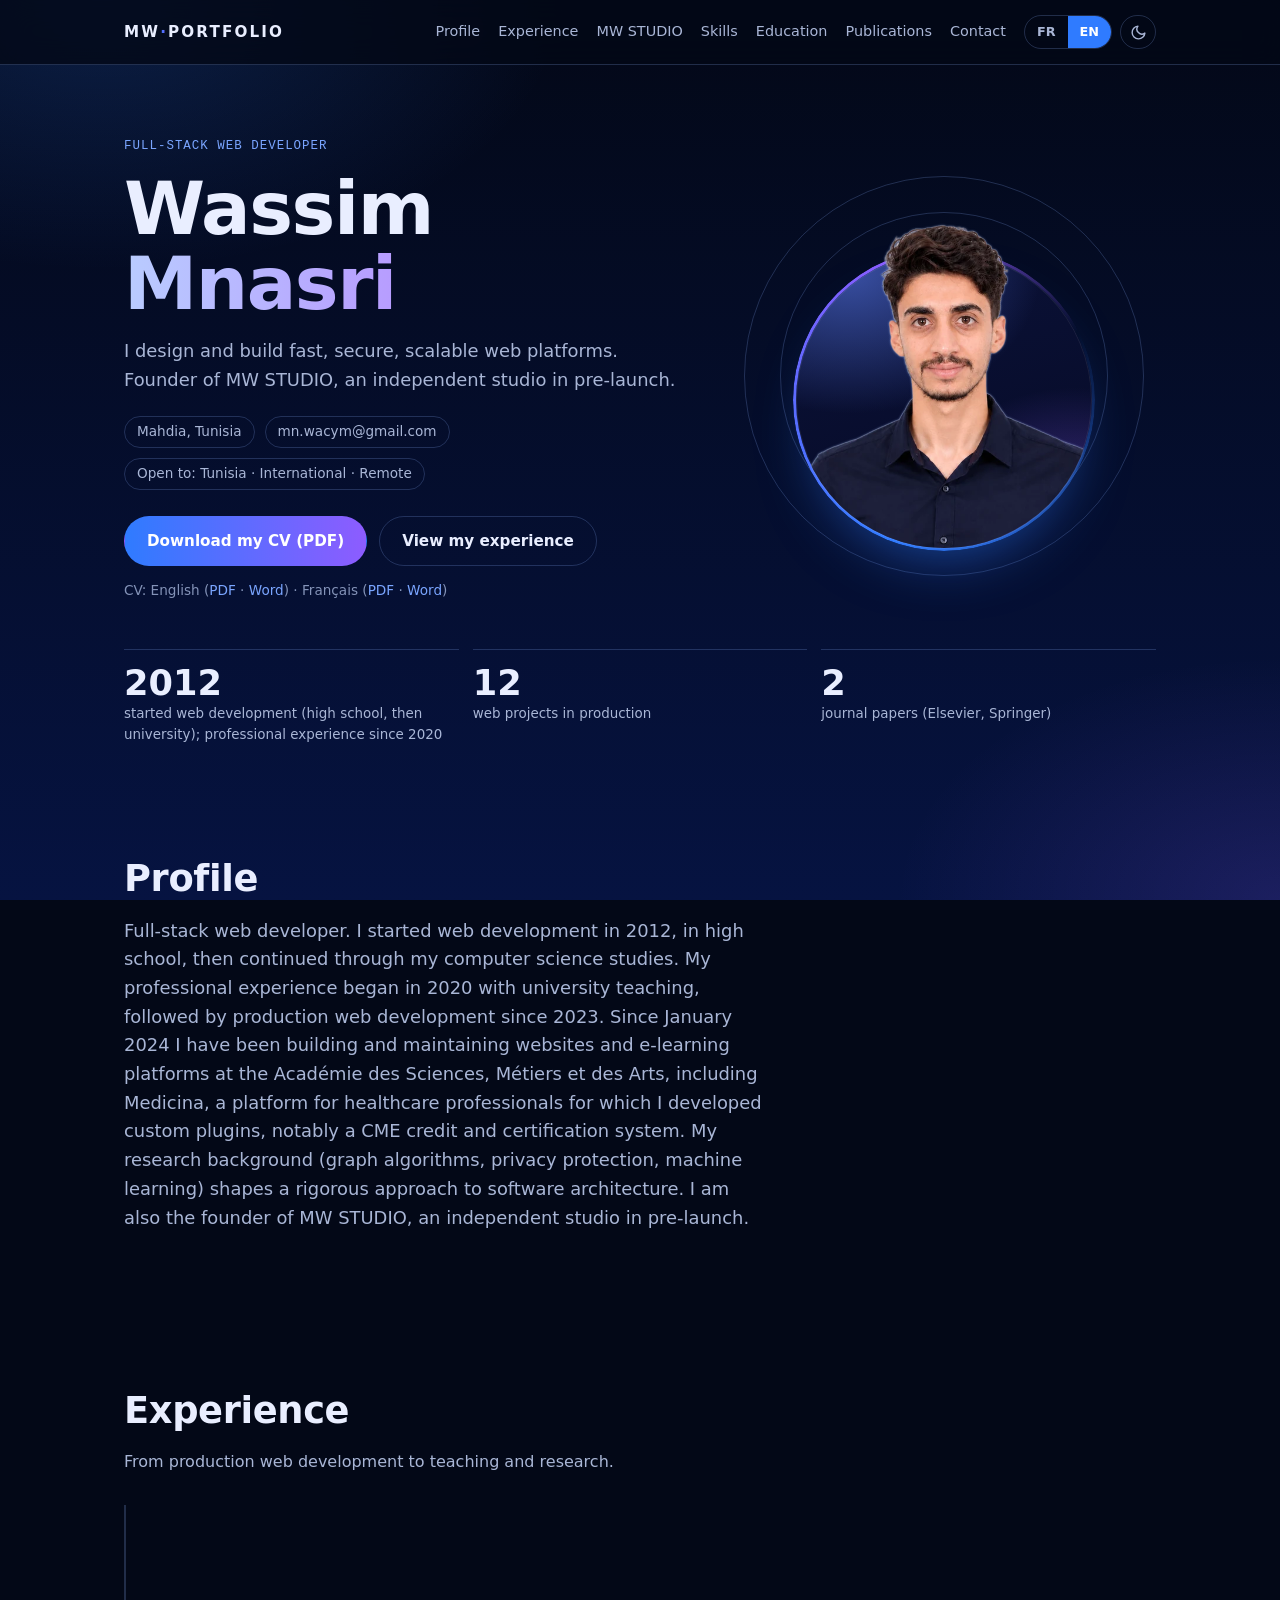
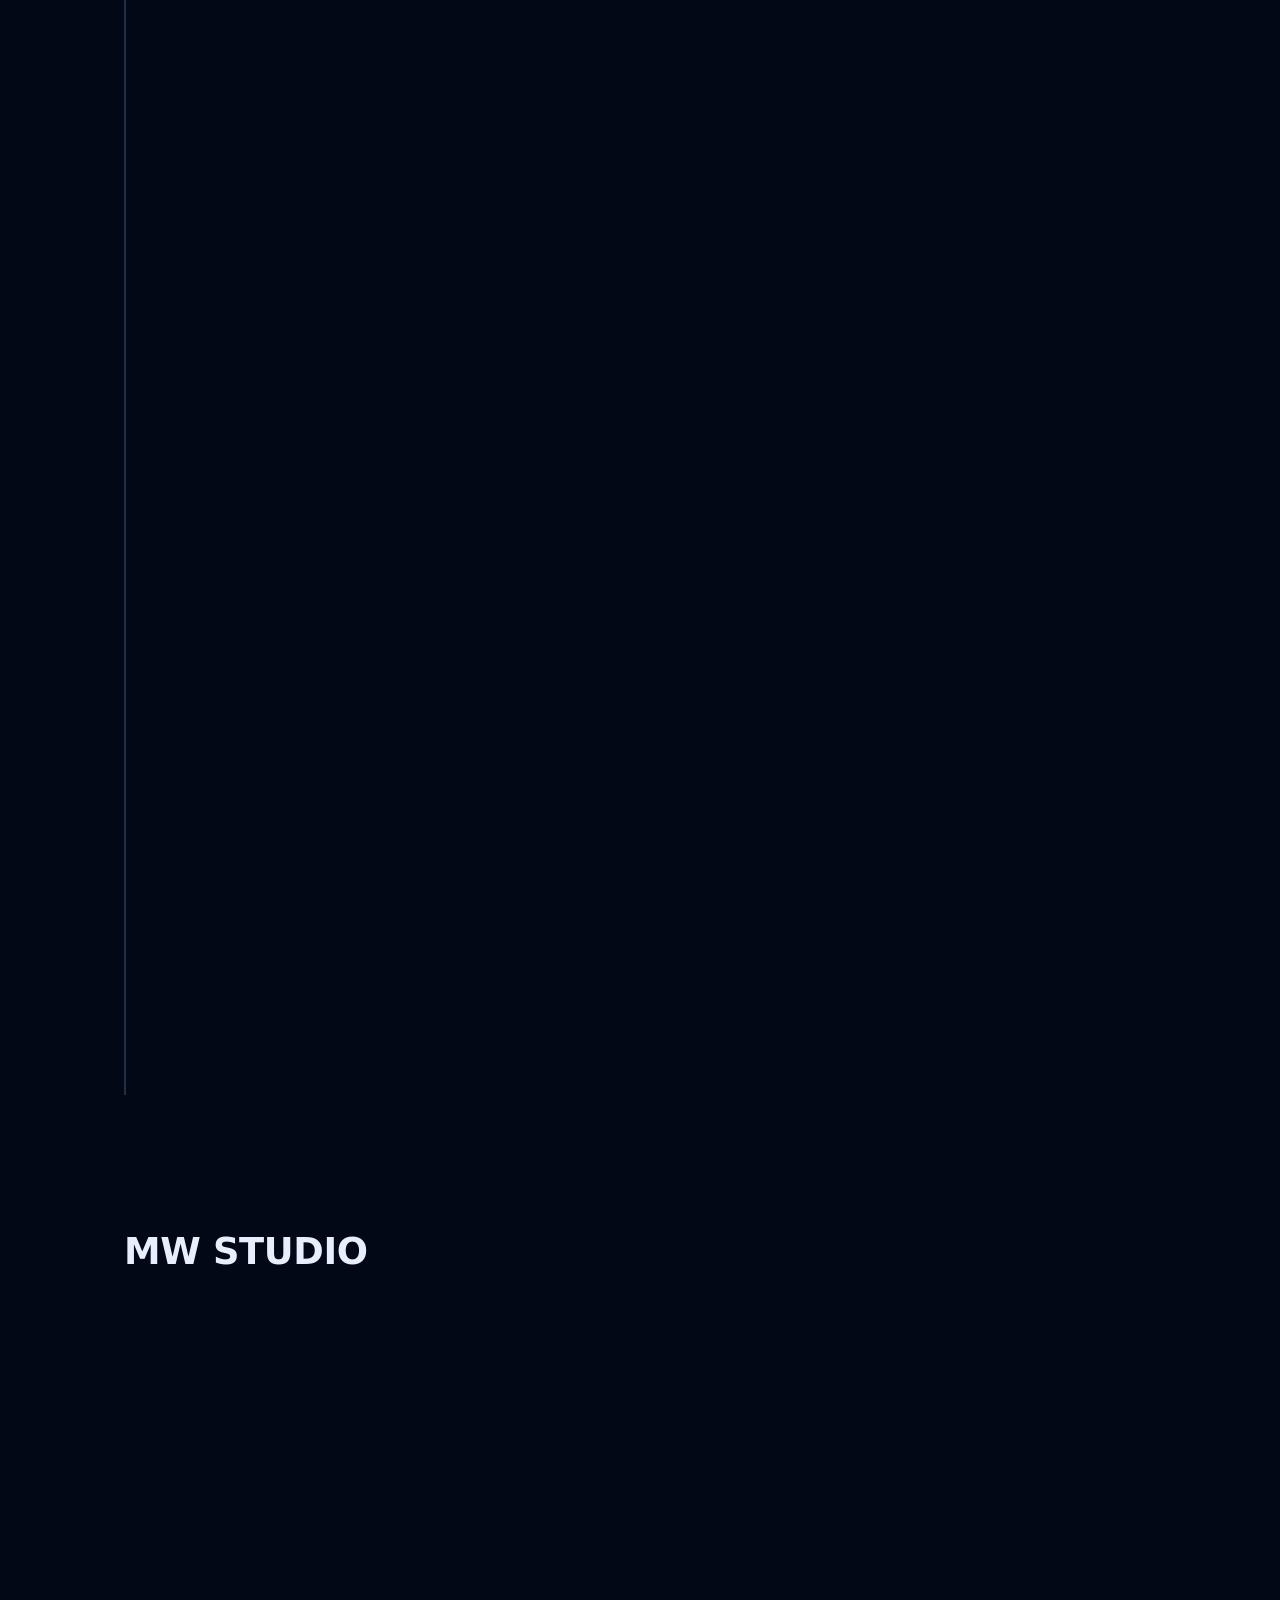
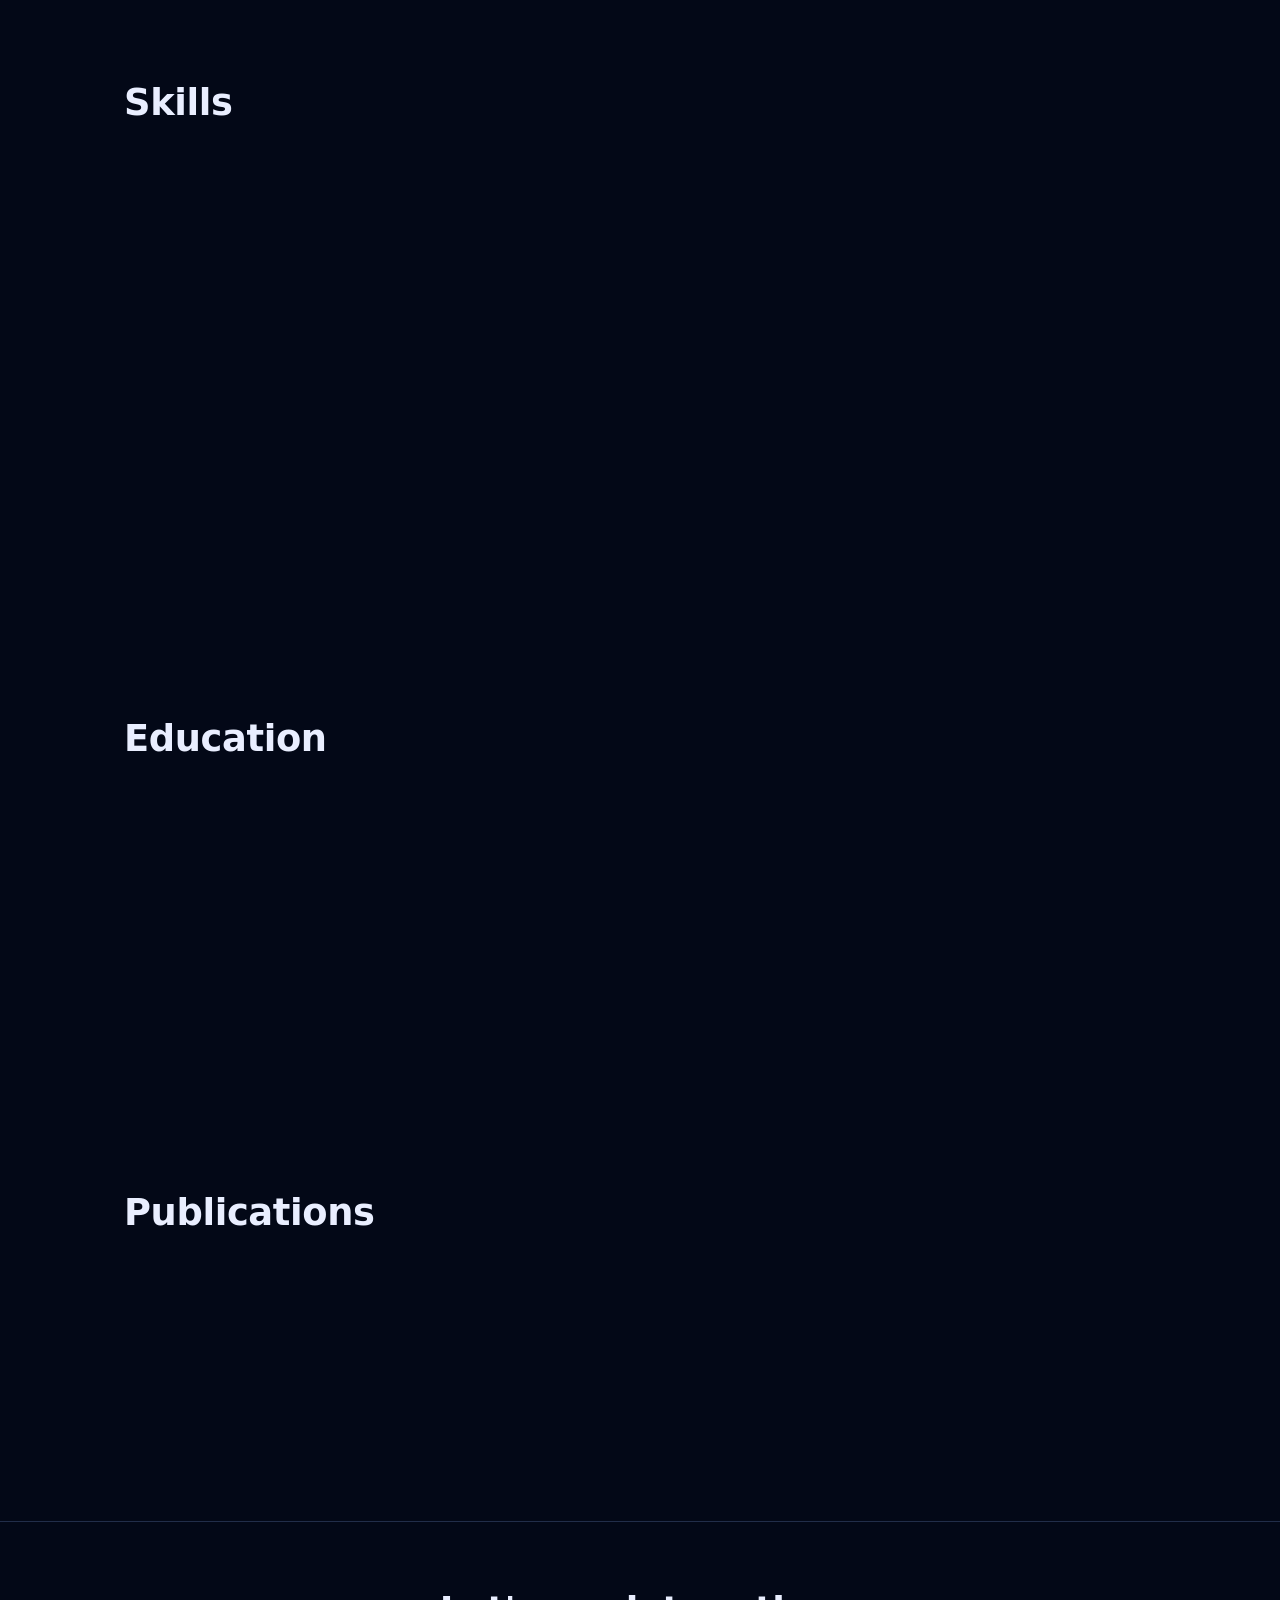
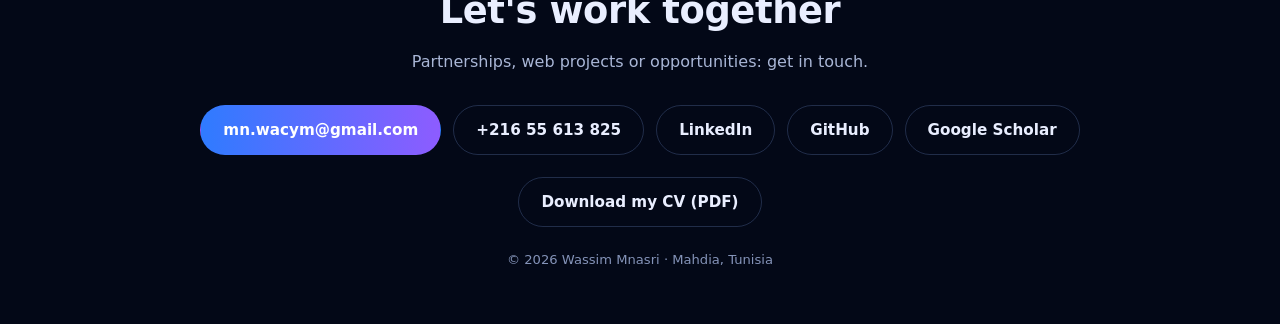
==== commit 7dacfc75: "Initial commit" ====
--- a/index.html
+++ b/index.html
@@ -1,761 +1,188 @@
 <!DOCTYPE html>
-<html lang="fr" dir="ltr" data-theme="dark">
+<html lang="fr" data-lang="fr" data-theme="dark">
 <head>
-<meta charset="UTF-8">
-<meta name="viewport" content="width=device-width, initial-scale=1.0">
-<title>Wassim MNASRI — Développeur Web Full Stack</title>
-<meta name="description" content="Wassim MNASRI — Développeur Web Full Stack, architectures PHP orientées objet & API REST, écosystème WordPress avancé, doctorant en informatique.">
-<link rel="preconnect" href="https://fonts.googleapis.com">
-<link rel="preconnect" href="https://fonts.gstatic.com" crossorigin>
-<link href="https://fonts.googleapis.com/css2?family=Sora:wght@600;700;800&family=Inter:wght@400;500;600;700&family=JetBrains+Mono:wght@400;500;600&display=swap" rel="stylesheet">
+<meta charset="utf-8">
+<meta name="viewport" content="width=device-width, initial-scale=1">
+<meta http-equiv="Content-Security-Policy" content="default-src 'none'; img-src data:; style-src 'sha256-PS6tJoUYbHg0IJYdEZZxrHUlTDdEay3Q6WcFPenIJSI='; script-src 'sha256-fPqJ3DQBMjvcCq/IB6SzLewZN7tuqOlQTRLQnV7ohcM=' 'sha256-7rvPJw4rT97p0esvWC813PLJI6n9Ceb3IyrKaBFwA2M='; base-uri 'none'; form-action 'none'">
+<meta name="referrer" content="strict-origin-when-cross-origin">
+<meta name="color-scheme" content="dark light">
+<title>Wassim Mnasri | Développeur web full stack</title>
+<meta name="description" content="Wassim Mnasri, développeur web full stack : plateformes web, e-learning, recherche en informatique. Fondateur de MW STUDIO.">
+<meta property="og:type" content="profile"><meta property="og:title" content="Wassim Mnasri | Développeur web full stack"><meta property="og:description" content="Plateformes web, e-learning, recherche en informatique. Fondateur de MW STUDIO.">
+<script>(function(){var d=document.documentElement;d.className="js";try{var l=localStorage.getItem("mw_pf_lang"),t=localStorage.getItem("mw_pf_theme");var n=(navigator.language||"fr").toLowerCase();l=l||(n.indexOf("fr")===0?"fr":"en");d.setAttribute("data-lang",l);d.lang=l;d.setAttribute("data-theme",t||"dark")}catch(e){}})();</script>
 <style>
-  :root[data-theme="dark"]{
-    --bg:#0A1514; --bg-elev:#0F1E1C; --bg-card:#122522; --text:#E9F3F1; --text-dim:#8FA9A6;
-    --accent:#2DD4BF; --accent-rgb:45,212,191; --accent-2:#E8A33D; --accent-2-rgb:232,163,61;
-    --border:rgba(233,243,241,.10); --border-strong:rgba(233,243,241,.18);
-    --shadow:0 20px 50px rgba(0,0,0,.40); --node:rgba(233,243,241,.55);
-  }
-  :root[data-theme="light"]{
-    --bg:#E9F1EF; --bg-elev:#FFFFFF; --bg-card:#FFFFFF; --text:#0C1E1C; --text-dim:#3F5D59;
-    --accent:#0C7A6B; --accent-rgb:12,122,107; --accent-2:#A3690F; --accent-2-rgb:163,105,15;
-    --border:rgba(12,30,28,.14); --border-strong:rgba(12,30,28,.24);
-    --shadow:0 20px 46px rgba(12,30,28,.14); --node:rgba(12,30,28,.32);
-  }
-  *{box-sizing:border-box; margin:0; padding:0;}
-  html{scroll-behavior:smooth;}
-  body{
-    background:var(--bg); color:var(--text);
-    font-family:'Inter',system-ui,sans-serif;
-    font-size:16px; line-height:1.6;
-    transition:background .35s ease, color .35s ease;
-    overflow-x:hidden;
-  }
-  ::selection{background:var(--accent); color:var(--bg);}
-  a{color:inherit; text-decoration:none;}
-  h1,h2,h3{font-family:'Sora',sans-serif; letter-spacing:-.01em;}
-  .mono{font-family:'JetBrains Mono',monospace;}
-  .wrap{max-width:1080px; margin:0 auto; padding:0 28px;}
-  [dir="rtl"] .wrap{direction:rtl;}
-
-  /* ---------- Nav ---------- */
-  #topnav{
-    position:sticky; top:0; z-index:50;
-    background:color-mix(in srgb, var(--bg) 82%, transparent);
-    backdrop-filter:blur(14px); -webkit-backdrop-filter:blur(14px);
-    border-bottom:1px solid var(--border);
-  }
-  .navbar{display:flex; align-items:center; justify-content:space-between; padding:16px 28px; gap:16px; flex-wrap:wrap;}
-  .brand{font-family:'JetBrains Mono',monospace; font-weight:600; font-size:15px; display:flex; align-items:center; gap:8px;}
-  .brand .dot{width:8px; height:8px; border-radius:50%; background:var(--accent); box-shadow:0 0 12px var(--accent);}
-  .navlinks{display:flex; gap:24px; font-size:14px; color:var(--text-dim);}
-  .navlinks a{transition:color .2s;}
-  .navlinks a:hover{color:var(--accent);}
-  .navctrls{display:flex; align-items:center; gap:10px;}
-  .lang-switch{display:flex; border:1px solid var(--border); border-radius:8px; overflow:hidden;}
-  .lang-switch button{
-    font-family:'JetBrains Mono',monospace; font-size:11.5px; font-weight:600;
-    padding:6px 9px; background:transparent; color:var(--text-dim); border:none; cursor:pointer;
-    transition:background .2s, color .2s;
-  }
-  .lang-switch button.active{background:var(--accent); color:var(--bg);}
-  #themeToggle{
-    width:34px; height:34px; border-radius:8px; border:1px solid var(--border);
-    background:transparent; color:var(--text); cursor:pointer; display:flex; align-items:center; justify-content:center;
-    font-size:15px; transition:border-color .2s, transform .3s;
-  }
-  #themeToggle:hover{border-color:var(--accent); transform:rotate(15deg);}
-  @media (max-width:760px){ .navlinks{display:none;} }
-
-  /* ---------- Mobile menu ---------- */
-  #menuToggle{
-    display:none; width:34px; height:34px; border-radius:8px; border:1px solid var(--border);
-    background:transparent; color:var(--text); cursor:pointer; align-items:center; justify-content:center;
-    flex-direction:column; gap:4px;
-  }
-  #menuToggle span{display:block; width:16px; height:2px; background:var(--text); border-radius:2px; transition:transform .25s ease, opacity .25s ease;}
-  #menuToggle.open span:nth-child(1){transform:translateY(6px) rotate(45deg);}
-  #menuToggle.open span:nth-child(2){opacity:0;}
-  #menuToggle.open span:nth-child(3){transform:translateY(-6px) rotate(-45deg);}
-  @media (max-width:760px){
-    #menuToggle{display:flex;}
-    .navlinks{
-      display:flex; flex-direction:column; gap:0; position:absolute; top:100%; left:0; right:0;
-      background:var(--bg-elev); border-bottom:1px solid var(--border);
-      max-height:0; overflow:hidden; opacity:0;
-      transition:max-height .32s ease, opacity .25s ease;
-      padding:0 28px;
-    }
-    .navlinks.open{max-height:420px; opacity:1; padding:10px 28px 18px;}
-    .navlinks a{padding:12px 0; border-bottom:1px solid var(--border); font-size:15px;}
-    .navlinks a:last-child{border-bottom:none;}
-  }
-
-  /* ---------- Hero ---------- */
-  #hero{position:relative; padding:90px 0 70px; overflow:hidden;}
-  #nodeCanvas{position:absolute; inset:0; width:100%; height:100%; z-index:0; opacity:.55;}
-  .hero-inner{position:relative; z-index:1; display:grid; grid-template-columns:1.15fr .85fr; gap:48px; align-items:center;}
-  @media (max-width:820px){ .hero-inner{grid-template-columns:1fr; text-align:center;} }
-  .eyebrow{
-    font-family:'JetBrains Mono',monospace; font-size:12px; letter-spacing:.14em; color:var(--accent);
-    display:inline-flex; align-items:center; gap:8px; margin-bottom:18px;
-  }
-  .eyebrow::before{content:''; width:18px; height:1px; background:var(--accent);}
-  @media (max-width:820px){ .eyebrow{justify-content:center;} }
-  .hero h1{font-size:clamp(34px,5vw,54px); font-weight:800; line-height:1.05; margin-bottom:16px;}
-  .hero h1 span.accent{color:var(--accent);}
-  .hero .subtitle{font-size:17px; color:var(--text-dim); max-width:52ch; margin-bottom:14px;}
-  .hero .subtitle b{color:var(--text); font-weight:600;}
-  @media (max-width:820px){ .hero .subtitle{margin-inline:auto;} }
-  .meta-row{display:flex; flex-wrap:wrap; gap:14px; font-size:13.5px; color:var(--text-dim); margin-bottom:28px; font-family:'JetBrains Mono',monospace;}
-  @media (max-width:820px){ .meta-row{justify-content:center;} }
-  .hero-btns{display:flex; gap:14px; flex-wrap:wrap;}
-  @media (max-width:820px){ .hero-btns{justify-content:center;} }
-  .btn-primary,.btn-secondary{
-    padding:12px 24px; border-radius:10px; font-family:'Sora',sans-serif; font-size:14px; font-weight:600; letter-spacing:-.005em; cursor:pointer; display:inline-flex; align-items:center; gap:8px;
-    transition:transform .2s ease, box-shadow .2s ease, background .2s ease, border-color .2s ease;
-  }
-  .btn-primary{background:var(--accent); color:var(--bg-elev); border:1px solid var(--accent);}
-  .btn-secondary{background:transparent; color:var(--text); border:1px solid var(--border-strong);}
-  .btn-primary:hover,.btn-secondary:hover{transform:translateY(-2px); box-shadow:0 12px 26px rgba(var(--accent-rgb),.22);}
-  .btn-primary:active,.btn-secondary:active{transform:translateY(0); box-shadow:none;}
-
-  .portrait-wrap{position:relative; justify-self:center; width:280px; height:280px; display:flex; align-items:center; justify-content:center;}
-  .portrait-wrap::before{
-    content:''; position:absolute; width:330px; height:330px; top:50%; left:50%; transform:translate(-50%,-50%);
-    background:radial-gradient(circle at center, rgba(var(--accent-rgb),.15) 0%, transparent 68%);
-    border-radius:36px; pointer-events:none; z-index:0;
-  }
-  .portrait-ring{
-    position:relative; z-index:1; width:280px; height:280px; border-radius:30px; padding:3px;
-    background:linear-gradient(155deg, var(--accent) 0%, var(--accent-2) 100%);
-    box-shadow:var(--shadow), 0 0 46px rgba(var(--accent-rgb),.14);
-  }
-  .portrait-ring-inner{width:100%; height:100%; border-radius:27px; padding:5px; background:var(--bg-elev);}
-  .portrait{
-    display:block; width:100%; height:100%; border-radius:22px; object-fit:cover; object-position:center 8%;
-    filter:brightness(1.04) contrast(1.03) saturate(1.05);
-  }
-  .portrait-tag{
-    position:absolute; bottom:-14px; left:50%; transform:translateX(-50%); z-index:2;
-    background:var(--bg-elev); border:1px solid var(--border); border-radius:10px;
-    padding:8px 16px; font-family:'JetBrains Mono',monospace; font-size:11.5px; color:var(--accent);
-    white-space:nowrap; box-shadow:var(--shadow);
-  }
-  @media (max-width:820px){ .portrait-wrap,.portrait-ring{width:240px; height:240px;} }
-  @media (max-width:480px){ .portrait-wrap,.portrait-ring{width:200px; height:200px;} }
-
-  /* ---------- Stats ---------- */
-  #stats{padding:36px 0;}
-  .stats-grid{display:grid; grid-template-columns:repeat(4,1fr); gap:1px; background:var(--border); border:1px solid var(--border); border-radius:14px; overflow:hidden;}
-  @media (max-width:700px){ .stats-grid{grid-template-columns:repeat(2,1fr);} }
-  .stat-cell{background:var(--bg-elev); padding:26px 18px; text-align:center;}
-  .stat-num{font-family:'Sora',sans-serif; font-weight:800; font-size:32px; color:var(--accent);}
-  .stat-label{font-size:12.5px; color:var(--text-dim); margin-top:6px; line-height:1.35;}
-
-  /* ---------- Sections ---------- */
-  section{padding:64px 0;}
-  .section-head{margin-bottom:34px;}
-  .section-num{font-family:'JetBrains Mono',monospace; font-size:12px; color:var(--accent-2); letter-spacing:.1em; display:block; margin-bottom:8px;}
-  .section-head h2{font-size:28px; font-weight:700;}
-  .lead{color:var(--text-dim); font-size:16px; max-width:70ch; margin-top:10px;}
-
-  #about{background:var(--bg-elev); border-top:1px solid var(--border); border-bottom:1px solid var(--border);}
-
-  /* Timeline */
-  .timeline{position:relative; padding-inline-start:28px; border-inline-start:2px solid var(--border);}
-  [dir="rtl"] .timeline{padding-inline-start:0; padding-inline-end:28px; border-inline-start:none; border-inline-end:2px solid var(--border);}
-  .job{position:relative; padding-bottom:38px;}
-  .job:last-child{padding-bottom:0;}
-  .job::before{
-    content:''; position:absolute; inset-inline-start:-34px; top:4px; width:12px; height:12px; border-radius:50%;
-    background:var(--bg); border:2px solid var(--accent);
-  }
-  .job.current::before{background:var(--accent); box-shadow:0 0 0 4px rgba(var(--accent-rgb),.18);}
-  .job-head{display:flex; flex-wrap:wrap; align-items:baseline; gap:10px; margin-bottom:4px;}
-  .job-title{font-family:'Sora',sans-serif; font-weight:700; font-size:17.5px;}
-  .job-badge{font-family:'JetBrains Mono',monospace; font-size:11px; padding:3px 9px; border-radius:999px; border:1px solid var(--border-strong); color:var(--text-dim);}
-  .job.current .job-badge{color:var(--accent); border-color:var(--accent);}
-  .job-company{color:var(--accent-2); font-weight:600; font-size:14.5px; margin-bottom:2px;}
-  .job-period{font-family:'JetBrains Mono',monospace; font-size:12.5px; color:var(--text-dim); margin-bottom:12px;}
-  .job-bullets{list-style:none; display:flex; flex-direction:column; gap:8px; margin-bottom:14px;}
-  .job-bullets li{position:relative; padding-inline-start:18px; font-size:14.5px; color:var(--text-dim); line-height:1.6;}
-  [dir="rtl"] .job-bullets li{padding-inline-start:0; padding-inline-end:18px;}
-  .job-bullets li::before{content:'—'; position:absolute; inset-inline-start:0; color:var(--accent);}
-  [dir="rtl"] .job-bullets li::before{inset-inline-start:auto; inset-inline-end:0;}
-  .job-bullets strong{color:var(--text);}
-  .tag-row{display:flex; flex-wrap:wrap; gap:8px;}
-  .tag{font-family:'JetBrains Mono',monospace; font-size:11.5px; padding:4px 10px; border-radius:6px; background:var(--bg-card); border:1px solid var(--border); color:var(--text-dim);}
-
-  /* Skills */
-  .skills-grid{display:grid; grid-template-columns:repeat(2,1fr); gap:28px;}
-  @media (max-width:700px){ .skills-grid{grid-template-columns:1fr;} }
-  .skill-card{background:var(--bg-card); border:1px solid var(--border); border-radius:14px; padding:26px; box-shadow:0 1px 2px rgba(0,0,0,.02); transition:background .35s ease, border-color .35s ease, transform .2s ease, box-shadow .2s ease;}
-  .skill-card:hover{transform:translateY(-2px); box-shadow:var(--shadow);}
-  .skill-card h3{font-size:15.5px; margin-bottom:16px; display:flex; align-items:center; gap:8px;}
-  .skill-row{margin-bottom:14px;}
-  .skill-row:last-child{margin-bottom:0;}
-  .skill-row .sr-top{display:flex; justify-content:space-between; font-size:13px; margin-bottom:6px;}
-  .skill-row .sr-top span:last-child{color:var(--text-dim); font-family:'JetBrains Mono',monospace; font-size:11.5px;}
-  .bar{height:5px; background:var(--border); border-radius:99px; overflow:hidden;}
-  .bar i{display:block; height:100%; background:linear-gradient(90deg,var(--accent),var(--accent-2)); border-radius:99px;}
-  .chips{display:flex; flex-wrap:wrap; gap:8px;}
-  .chip{font-size:13px; padding:6px 12px; border-radius:999px; background:var(--bg-elev); border:1px solid var(--border); color:var(--text-dim);}
-
-  /* Projects */
-  .projects-grid{display:grid; grid-template-columns:repeat(2,1fr); gap:20px;}
-  @media (max-width:700px){ .projects-grid{grid-template-columns:1fr;} }
-  .proj-card{background:var(--bg-card); border:1px solid var(--border); border-radius:16px; padding:24px; transition:background .35s ease, border-color .2s ease, transform .2s ease, box-shadow .2s ease;}
-  .proj-card:hover{border-color:var(--accent); transform:translateY(-3px); box-shadow:var(--shadow);}
-  .proj-icon{font-size:26px; margin-bottom:12px; display:block;}
-  .proj-card h3{font-size:16.5px; margin-bottom:8px;}
-  .proj-card p{font-size:13.5px; color:var(--text-dim); line-height:1.6;}
-
-  /* Education */
-  .edu-grid{display:flex; flex-direction:column; gap:16px;}
-  .edu-card{display:grid; grid-template-columns:110px 1fr; gap:20px; padding:18px 0; border-bottom:1px solid var(--border);}
-  .edu-card:last-child{border-bottom:none;}
-  @media (max-width:600px){ .edu-card{grid-template-columns:1fr; gap:4px;} }
-  .edu-years{font-family:'JetBrains Mono',monospace; font-size:12.5px; color:var(--accent);}
-  .edu-degree{font-family:'Sora',sans-serif; font-weight:700; font-size:15.5px; margin-bottom:2px;}
-  .edu-school{color:var(--accent-2); font-size:13.5px; margin-bottom:4px;}
-  .edu-detail{font-size:13.5px; color:var(--text-dim); margin-bottom:2px;}
-  .edu-mention{font-family:'JetBrains Mono',monospace; font-size:11.5px; color:var(--text-dim);}
-
-  /* Publications */
-  #pubs{background:var(--bg-elev); border-top:1px solid var(--border); border-bottom:1px solid var(--border);}
-  .pub-card{padding:20px 0; border-bottom:1px solid var(--border);}
-  .pub-card:last-child{border-bottom:none;}
-  .pub-journal{font-family:'JetBrains Mono',monospace; font-size:12px; color:var(--accent-2); margin-bottom:6px;}
-  .pub-title{font-family:'Sora',sans-serif; font-weight:700; font-size:15.5px; margin-bottom:4px;}
-  .pub-authors{font-size:13px; color:var(--text-dim); margin-bottom:6px;}
-  .pub-authors .me{color:var(--accent); font-weight:600;}
-  .pub-link{font-family:'JetBrains Mono',monospace; font-size:12.5px; color:var(--accent);}
-
-  /* Footer / Contact */
-  footer.wrap{padding-top:64px; padding-bottom:64px; text-align:center; border-top:1px solid var(--border);}
-  footer h2{font-size:24px; margin-bottom:18px;}
-  footer p.lead{margin:0 auto 42px; text-align:center;}
-  .contact-row{display:flex; justify-content:center; flex-wrap:wrap; gap:14px; margin-bottom:44px;}
-  .foot-note{font-size:12.5px; color:var(--text-dim); font-family:'JetBrains Mono',monospace; margin-top:16px;}
-
-  .reveal{opacity:0; transform:translateY(18px); transition:opacity .6s ease, transform .6s ease;}
-  .reveal.in{opacity:1; transform:none;}
-  @media (prefers-reduced-motion:reduce){ .reveal{opacity:1; transform:none; transition:none;} html{scroll-behavior:auto;} }
-
-  a:focus-visible, button:focus-visible{outline:2px solid var(--accent); outline-offset:2px;}
-
-  /* ---------- Terminal ---------- */
-  .term{
-    margin-top:28px; max-width:440px; border-radius:14px; overflow:hidden;
-    background:linear-gradient(180deg,#0F211E 0%,#0A1917 100%);
-    border:1px solid rgba(var(--accent-rgb),.22);
-    box-shadow:0 24px 60px rgba(0,0,0,.45), 0 0 0 1px rgba(255,255,255,.02) inset, 0 1px 0 rgba(255,255,255,.05) inset;
-  }
-  .term-bar{
-    display:flex; align-items:center; gap:7px; padding:12px 16px;
-    background:linear-gradient(180deg, rgba(255,255,255,.05), rgba(255,255,255,.015));
-    border-bottom:1px solid rgba(255,255,255,.06);
-  }
-  .term-dot{width:11px; height:11px; border-radius:50%; box-shadow:inset 0 0 0 .5px rgba(0,0,0,.25);}
-  .term-dot.r{background:#FF5F57;} .term-dot.y{background:#FEBC2E;} .term-dot.g{background:#28C840;}
-  .term-title{margin-inline-start:auto; font-family:'JetBrains Mono',monospace; font-size:11px; letter-spacing:.02em; color:rgba(211,235,231,.4);}
-  .term-body{padding:20px 20px 22px; font-family:'JetBrains Mono',monospace; font-size:13px; line-height:2; min-height:150px; color:#CFEDE7; text-align:start;}
-  [dir="rtl"] .term-body{direction:ltr; text-align:left;}
-  .term-line{white-space:pre-wrap; word-break:break-word;}
-  .term-line .prompt{color:var(--accent); font-weight:600;}
-  .term-line .out{color:rgba(207,237,231,.62);}
-  .term-cursor{display:inline-block; width:6px; height:14px; background:var(--accent); vertical-align:middle; animation:blink 1s step-end infinite; margin-inline-start:3px; border-radius:1px;}
-  @keyframes blink{ 50%{opacity:0;} }
-
-  /* ---------- Back to top ---------- */
-  #toTop{
-    position:fixed; bottom:26px; inset-inline-end:26px; z-index:60;
-    width:44px; height:44px; border-radius:50%; border:1px solid var(--border-strong);
-    background:var(--bg-elev); color:var(--accent); font-size:17px; cursor:pointer;
-    display:flex; align-items:center; justify-content:center; box-shadow:var(--shadow);
-    opacity:0; pointer-events:none; transform:translateY(10px);
-    transition:opacity .25s, transform .25s, border-color .2s;
-  }
-  #toTop.show{opacity:1; pointer-events:auto; transform:none;}
-  #toTop:hover{border-color:var(--accent);}
+:root{--bg:#030817;--bg2:#061341;--text:#e9eeff;--muted:#a9b6d6;--faint:#8493b8;--line:rgba(143,176,255,.22);--card:rgba(10,22,70,.5);--blue:#2f7bff;--violet:#8d5cff;--accent:#7aa5ff;--btn-text:#fff;--font:"Segoe UI Variable Display","SF Pro Display","Segoe UI",system-ui,-apple-system,Inter,Roboto,"Helvetica Neue",Arial,sans-serif;--mono:ui-monospace,"SF Mono",Menlo,Consolas,monospace;--ease:cubic-bezier(.2,.8,.2,1)}
+html[data-theme="light"]{--bg:#f5f7ff;--bg2:#e8eeff;--text:#0b1230;--muted:#3d4b78;--faint:#56648f;--line:rgba(30,50,120,.18);--card:rgba(255,255,255,.85);--accent:#1f5fe0}
+*{box-sizing:border-box}html{scroll-behavior:smooth;-webkit-text-size-adjust:100%}
+html[data-lang="fr"] [lang="en"],html[data-lang="en"] [lang="fr"]{display:none!important}
+body{margin:0;background:var(--bg);color:var(--text);font-family:var(--font);line-height:1.6;min-height:100vh}
+body::before{content:"";position:fixed;inset:0;z-index:-1;background:radial-gradient(60% 50% at 8% 0%,rgba(47,123,255,.20),transparent 60%),radial-gradient(50% 45% at 100% 100%,rgba(141,92,255,.16),transparent 60%),linear-gradient(180deg,var(--bg) 0%,var(--bg2) 100%)}
+a{color:var(--accent);text-decoration:none}a:hover{text-decoration:underline}
+:focus-visible{outline:2px solid var(--accent);outline-offset:3px}
+.skip{position:absolute;left:12px;top:-60px;background:var(--blue);color:#fff;padding:8px 14px;border-radius:8px;z-index:100}.skip:focus{top:12px}
+.wrap{max-width:1080px;margin:0 auto;padding:0 24px}
+nav{position:sticky;top:0;z-index:50;backdrop-filter:blur(14px);-webkit-backdrop-filter:blur(14px);background:color-mix(in srgb,var(--bg) 78%,transparent);border-bottom:1px solid var(--line)}
+nav .wrap{display:flex;align-items:center;gap:18px;height:64px}
+.logo{font-weight:800;letter-spacing:.14em;font-size:.95rem;color:var(--text)}.logo b{background:linear-gradient(90deg,var(--blue),var(--violet));-webkit-background-clip:text;background-clip:text;color:transparent}
+.links{display:flex;gap:18px;margin-inline-start:auto}.links a{color:var(--muted);font-size:.9rem}.links a:hover{color:var(--text);text-decoration:none}
+.ctrls{display:flex;gap:8px;align-items:center;margin-inline-start:auto}.links+.ctrls{margin-inline-start:0}
+.seg{display:flex;border:1px solid var(--line);border-radius:999px;overflow:hidden}
+.seg button,.icon-btn{font:inherit;font-size:.8rem;font-weight:600;background:none;border:0;color:var(--muted);padding:6px 12px;cursor:pointer}
+.seg button[aria-pressed="true"]{background:var(--blue);color:#fff}
+.icon-btn{border:1px solid var(--line);border-radius:999px;width:36px;height:34px;padding:0;display:grid;place-items:center}
+.icon-btn svg{width:17px;height:17px}html[data-theme="dark"] .sun,html[data-theme="light"] .moon{display:none}
+.btn{display:inline-flex;align-items:center;gap:8px;font-weight:650;font-size:.95rem;border-radius:999px;padding:12px 22px;border:1px solid var(--line);color:var(--text);background:transparent;cursor:pointer}
+.btn:hover{text-decoration:none;border-color:var(--accent)}
+.btn.primary{background:linear-gradient(90deg,var(--blue),var(--violet));border-color:transparent;color:var(--btn-text)}
+.btn.small{padding:7px 16px;font-size:.85rem}
+header.hero{padding:72px 0 40px}
+.hero-grid{display:grid;grid-template-columns:1.15fr .85fr;gap:36px;align-items:center}
+.eyebrow{font-family:var(--mono);font-size:.78rem;letter-spacing:.08em;text-transform:uppercase;color:var(--accent);margin:0 0 14px}
+h1{font-size:clamp(2.6rem,6.4vw,4.6rem);line-height:1.02;margin:0 0 16px;letter-spacing:-.02em}
+h1 span.g{background:linear-gradient(90deg,#b9ccff,#b79cff);-webkit-background-clip:text;background-clip:text;color:transparent}
+html[data-theme="light"] h1 span.g{background:linear-gradient(90deg,#2347a8,#6a3fe0);-webkit-background-clip:text;background-clip:text}
+.lead{font-size:1.12rem;color:var(--muted);max-width:56ch;margin:0 0 22px}
+.meta{display:flex;flex-wrap:wrap;gap:10px;margin:0 0 26px;padding:0;list-style:none}
+.meta li{font-size:.85rem;color:var(--muted);border:1px solid var(--line);border-radius:999px;padding:4px 12px}
+.cta{display:flex;flex-wrap:wrap;gap:12px;align-items:center}
+.alt-dl{font-size:.85rem;color:var(--faint)}
+.visual{position:relative;width:min(400px,84vw);aspect-ratio:1;margin-inline:auto}
+.ring{position:absolute;border-radius:50%;border:1px solid var(--line)}.ring.a{inset:0}.ring.b{inset:9%}
+.disc{--r:50%;position:absolute;left:50%;top:56%;width:74%;aspect-ratio:1;transform:translate(-50%,-50%);border-radius:50%;background:radial-gradient(120% 90% at 18% 6%,rgba(96,132,255,.55) 0%,rgba(96,132,255,0) 54%),radial-gradient(100% 90% at 94% 98%,rgba(141,92,255,.5) 0%,rgba(141,92,255,0) 58%),linear-gradient(165deg,#0b1238 0%,#060a26 100%);box-shadow:inset 0 0 0 1px rgba(255,255,255,.08),0 30px 60px -26px rgba(47,123,255,.6)}
+.disc img{position:absolute;left:0;bottom:0;display:block;width:100%;height:auto;border-radius:0 0 50% 50%/0 0 44.19% 44.19%;filter:drop-shadow(0 0 1px rgba(160,190,255,.5));-webkit-user-drag:none;user-select:none}
+.disc::before{content:"";position:absolute;inset:-3px;padding:3px;border-radius:50%;background:conic-gradient(from 200deg,#2f7bff,#8d5cff 40%,rgba(141,92,255,0) 62%,#2f7bff);-webkit-mask:linear-gradient(#000 0 0) content-box,linear-gradient(#000 0 0);-webkit-mask-composite:xor;mask:linear-gradient(#000 0 0) content-box,linear-gradient(#000 0 0);mask-composite:exclude}
+.stats{display:grid;grid-template-columns:repeat(auto-fit,minmax(170px,1fr));gap:14px;margin:34px 0 0;padding:0;list-style:none}
+.stats li{border-top:1px solid var(--line);padding-top:14px}
+.stats .n{display:block;font-size:2.2rem;font-weight:800;line-height:1.1}.stats .l{display:block;font-size:.84rem;color:var(--muted)}
+section{padding:64px 0}
+h2{font-size:clamp(1.7rem,3.4vw,2.3rem);margin:0 0 8px;letter-spacing:-.01em}
+.sub{color:var(--muted);margin:0 0 30px;max-width:64ch}
+h3{font-size:1.08rem;margin:0 0 4px}
+.grid{display:grid;grid-template-columns:repeat(auto-fit,minmax(290px,1fr));gap:16px}
+.card{border:1px solid var(--line);background:var(--card);border-radius:18px;padding:20px}
+.years{font-family:var(--mono);font-size:.78rem;color:var(--accent);margin:0 0 8px}
+.org{color:var(--accent);font-size:.92rem;margin:0 0 8px}.note{color:var(--muted);font-size:.93rem;margin:0}
+.timeline{border-inline-start:2px solid var(--line);padding-inline-start:26px;display:grid;gap:30px}
+.job{display:grid;grid-template-columns:150px 1fr;gap:18px;position:relative}
+.job::before{content:"";position:absolute;left:-33px;top:6px;width:12px;height:12px;border-radius:50%;background:var(--blue);box-shadow:0 0 0 4px var(--bg)}
+.when{font-family:var(--mono);font-size:.78rem;color:var(--muted);padding-top:4px}
+.bul{margin:10px 0;padding-inline-start:18px;color:var(--muted);font-size:.95rem}.bul li{margin-bottom:5px}
+.chips{display:flex;flex-wrap:wrap;gap:7px;margin:10px 0 0;padding:0;list-style:none}
+.chips li{font-size:.78rem;color:var(--text);border:1px solid var(--line);border-radius:999px;padding:3px 11px;background:color-mix(in srgb,var(--blue) 10%,transparent)}
+.studio{border:1px solid var(--line);border-radius:22px;padding:30px;background:linear-gradient(135deg,color-mix(in srgb,var(--blue) 14%,transparent),color-mix(in srgb,var(--violet) 12%,transparent))}
+.badge{display:inline-flex;align-items:center;gap:8px;font-size:.78rem;border:1px solid var(--line);border-radius:999px;padding:4px 12px;margin:0 8px 14px 0;color:var(--muted)}.badge::before{content:"";width:7px;height:7px;border-radius:50%;background:#46e0b4}
+.link{font-size:.9rem;font-weight:600}
+footer{padding:60px 0 40px;border-top:1px solid var(--line);text-align:center}
+footer .sub{margin-inline:auto}
+.contact{display:flex;flex-wrap:wrap;gap:12px;justify-content:center;margin:22px 0}
+.foot{font-size:.82rem;color:var(--faint)}
+.top{position:fixed;right:18px;bottom:18px;width:44px;height:44px;border-radius:50%;border:1px solid var(--line);background:var(--card);color:var(--text);cursor:pointer;display:none;font-size:1.1rem;backdrop-filter:blur(8px)}.top.show{display:block}
+.js .reveal{opacity:0;transform:translateY(14px);transition:opacity .6s var(--ease),transform .6s var(--ease)}.js .reveal.in{opacity:1;transform:none}
+@media (prefers-reduced-motion:no-preference){.disc::before{animation:spin 9s linear infinite}.disc img{animation:fig .9s var(--ease) .4s both}}
+@media (prefers-reduced-motion:reduce){html{scroll-behavior:auto}.js .reveal{opacity:1;transform:none;transition:none}}
+@keyframes spin{to{transform:rotate(360deg)}}@keyframes fig{from{opacity:0;transform:translateY(16px)}to{opacity:1;transform:none}}
+@media (max-width:860px){.links{display:none}.ctrls{margin-inline-start:auto}.hero-grid{grid-template-columns:1fr}.visual{order:-1;width:min(300px,72vw)}.job{grid-template-columns:1fr;gap:4px}header.hero{padding-top:40px}}
+@media print{nav,.top,.cta,.ctrls{display:none}body::before{display:none}}
 </style>
 </head>
 <body>
+<a class="skip" href="#main"><span lang="fr">Aller au contenu</span><span lang="en">Skip to content</span></a>
+<nav aria-label="Navigation"><div class="wrap">
+<a class="logo" href="#top-of-page">MW<b>·</b>PORTFOLIO</a>
+<div class="links">
+<a href="#about"><span lang="fr">Profil</span><span lang="en">Profile</span></a><a href="#experience"><span lang="fr">Expérience</span><span lang="en">Experience</span></a><a href="#studio">MW STUDIO</a><a href="#skills"><span lang="fr">Compétences</span><span lang="en">Skills</span></a><a href="#education"><span lang="fr">Formation</span><span lang="en">Education</span></a><a href="#pubs">Publications</a><a href="#contact">Contact</a>
+</div>
+<div class="ctrls">
+<div class="seg" role="group" aria-label="Langue / Language"><button type="button" data-l="fr" aria-pressed="true">FR</button><button type="button" data-l="en" aria-pressed="false">EN</button></div>
+<button type="button" class="icon-btn" id="theme" aria-label="Thème clair / sombre — Light / dark theme"><svg class="moon" viewBox="0 0 24 24" fill="none" stroke="currentColor" stroke-width="2" stroke-linecap="round" stroke-linejoin="round" aria-hidden="true"><path d="M21 12.8A9 9 0 1 1 11.2 3a7 7 0 0 0 9.8 9.8z"/></svg><svg class="sun" viewBox="0 0 24 24" fill="none" stroke="currentColor" stroke-width="2" stroke-linecap="round" aria-hidden="true"><circle cx="12" cy="12" r="4"/><path d="M12 2v2M12 20v2M4.9 4.9l1.4 1.4M17.7 17.7l1.4 1.4M2 12h2M20 12h2M4.9 19.1l1.4-1.4M17.7 6.3l1.4-1.4"/></svg></button>
+</div></div></nav>
+<main id="main">
+<header class="hero" id="top-of-page"><div class="wrap"><div class="hero-grid">
+<div>
+<p lang="fr" class="eyebrow">Développeur web full stack</p><p lang="en" class="eyebrow">Full-stack web developer</p>
+<h1>Wassim <span class="g">Mnasri</span></h1>
+<p lang="fr" class="lead">Je conçois et construis des plateformes web rapides, sécurisées et évolutives. Fondateur de MW STUDIO, un studio indépendant en avant-lancement.</p><p lang="en" class="lead">I design and build fast, secure, scalable web platforms. Founder of MW STUDIO, an independent studio in pre-launch.</p>
+<ul class="meta"><li><span lang="fr">Mahdia, Tunisie</span><span lang="en">Mahdia, Tunisia</span></li><li>mn.wacym@gmail.com</li><li><span lang="fr">Ouvert : Tunisie · International · Télétravail</span><span lang="en">Open to: Tunisia · International · Remote</span></li></ul>
+<div class="cta"><a lang="fr" class="btn primary" href="cv/Wassim_Mnasri_CV_FR.pdf" download>Télécharger mon CV (PDF)</a><a lang="en" class="btn primary" href="cv/Wassim_Mnasri_CV_EN.pdf" download>Download my CV (PDF)</a><a class="btn" href="#experience"><span lang="fr">Voir mon parcours</span><span lang="en">View my experience</span></a></div>
+<p class="alt-dl" lang="fr">CV : Français (<a href="cv/Wassim_Mnasri_CV_FR.pdf" download>PDF</a> · <a href="cv/Wassim_Mnasri_CV_FR.docx" download>Word</a>) · English (<a href="cv/Wassim_Mnasri_CV_EN.pdf" download>PDF</a> · <a href="cv/Wassim_Mnasri_CV_EN.docx" download>Word</a>)</p>
+<p class="alt-dl" lang="en">CV: English (<a href="cv/Wassim_Mnasri_CV_EN.pdf" download>PDF</a> · <a href="cv/Wassim_Mnasri_CV_EN.docx" download>Word</a>) · Français (<a href="cv/Wassim_Mnasri_CV_FR.pdf" download>PDF</a> · <a href="cv/Wassim_Mnasri_CV_FR.docx" download>Word</a>)</p>
+</div>
+<div class="visual" aria-hidden="false"><div class="ring a"></div><div class="ring b"></div>
+<div class="disc"><img src="[data-uri]" width="504" height="570" alt="Portrait de Wassim Mnasri / Portrait of Wassim Mnasri" draggable="false" fetchpriority="high"></div></div>
+</div>
+<ul class="stats">
+<li><span class="n">2012</span><span class="l"><span lang="fr">début du développement web (lycée, puis études) ; expérience professionnelle depuis 2020</span><span lang="en">started web development (high school, then university); professional experience since 2020</span></span></li>
+<li><span class="n">12</span><span class="l"><span lang="fr">projets web en production</span><span lang="en">web projects in production</span></span></li>
+<li><span class="n">2</span><span class="l"><span lang="fr">articles de revue (Elsevier, Springer)</span><span lang="en">journal papers (Elsevier, Springer)</span></span></li>
+</ul></div></header>
 
-<nav id="topnav">
-  <div class="navbar">
-    <a class="brand" href="#hero"><span class="dot"></span> Wassim MNASRI</a>
-    <div class="navlinks" id="navlinks"></div>
-    <div class="navctrls">
-      <div class="lang-switch" id="langSwitch">
-        <button data-lang="fr">FR</button><button data-lang="en">EN</button><button data-lang="ar">AR</button><button data-lang="es">ES</button>
-      </div>
-      <button id="themeToggle" aria-label="Toggle theme">🌙</button>
-      <button id="menuToggle" aria-label="Toggle menu"><span></span><span></span><span></span></button>
-    </div>
-  </div>
-</nav>
+<section id="about"><div class="wrap">
+<h2><span lang="fr">Profil</span><span lang="en">Profile</span></h2>
+<p lang="fr" class="lead">Développeur web full stack. J'ai commencé le développement web en 2012, au lycée, puis pendant mes études d'informatique. Mon expérience professionnelle commence en 2020 avec l'enseignement universitaire, puis le développement web en production depuis 2023. Depuis janvier 2024, je construis et maintiens des sites et des plateformes e-learning à l'Académie des Sciences, Métiers et des Arts, dont Medicina, plateforme pour les professionnels de santé pour laquelle j'ai développé des plugins sur mesure, notamment un système de crédits et de certification FMC. Mon parcours de recherche (algorithmes de graphes, protection de la vie privée, apprentissage automatique) nourrit une approche rigoureuse de l'architecture logicielle. Je suis aussi le fondateur de MW STUDIO, un studio indépendant en avant-lancement.</p><p lang="en" class="lead">Full-stack web developer. I started web development in 2012, in high school, then continued through my computer science studies. My professional experience began in 2020 with university teaching, followed by production web development since 2023. Since January 2024 I have been building and maintaining websites and e-learning platforms at the Académie des Sciences, Métiers et des Arts, including Medicina, a platform for healthcare professionals for which I developed custom plugins, notably a CME credit and certification system. My research background (graph algorithms, privacy protection, machine learning) shapes a rigorous approach to software architecture. I am also the founder of MW STUDIO, an independent studio in pre-launch.</p>
+</div></section>
 
-<header id="hero">
-  <canvas id="nodeCanvas"></canvas>
-  <div class="wrap hero-inner">
-    <div>
-      <span class="eyebrow" id="heroEyebrow"></span>
-      <h1 id="heroTitle"></h1>
-      <p class="subtitle" id="heroSubtitle"></p>
-      <div class="meta-row" id="heroMeta"></div>
-      <div class="hero-btns">
-        <a href="#experience" class="btn-primary" id="heroBtn1"></a>
-        <a href="https://www.linkedin.com/in/wassim-m-nasri/" target="_blank" class="btn-secondary">LinkedIn ↗</a>
-      </div>
-      <div class="term">
-        <div class="term-bar">
-          <span class="term-dot r"></span><span class="term-dot y"></span><span class="term-dot g"></span>
-          <span class="term-title">wassim@portfolio — bash</span>
-        </div>
-        <div class="term-body" id="termBody"></div>
-      </div>
-    </div>
-    <div class="portrait-wrap">
-      <div class="portrait-ring">
-        <div class="portrait-ring-inner">
-          <img class="portrait" src="[data-uri]" alt="Wassim MNASRI">
-        </div>
-      </div>
-      <div class="portrait-tag mono" id="portraitTag"></div>
-    </div>
-  </div>
-</header>
+<section id="experience"><div class="wrap">
+<h2><span lang="fr">Expérience</span><span lang="en">Experience</span></h2>
+<p lang="fr" class="sub">Du développement web en production à l'enseignement et à la recherche.</p><p lang="en" class="sub">From production web development to teaching and research.</p>
+<div class="timeline"><article lang="fr" class="job reveal"><div class="when">Présent</div><div class="what"><h3>Fondateur</h3><p class="org">MW STUDIO (studio indépendant, avant-lancement)</p><ul class="bul"><li>Création et développement d'un studio indépendant (avant-lancement).</li></ul></div></article><article lang="en" class="job reveal"><div class="when">Present</div><div class="what"><h3>Founder</h3><p class="org">MW STUDIO (independent studio, pre-launch)</p><ul class="bul"><li>Founding and building an independent studio (pre-launch).</li></ul></div></article><article lang="fr" class="job reveal"><div class="when">Janvier 2024 - Présent</div><div class="what"><h3>Développeur WordPress</h3><p class="org">Académie des Sciences, Métiers et des Arts (ASMA), Hammam Sousse, Tunisie (hybride)</p><ul class="bul"><li>Création, personnalisation et maintenance de 8 sites en production : Medicina, HLS, Menana, Genoscale, IMSA, IMSA-Labs, VersaTech et ASMA.</li><li>Développement et optimisation de 4 plateformes e-learning : ECN Claroline Healthcare, Universalis, PrepaPlus et Netschool1.</li><li>Développement de plugins sur mesure pour Medicina, plateforme pour les professionnels de santé (réseau communautaire, e-learning, FMC, certification) : système de crédits et de certification FMC avec gamification (niveaux, badges, certificats), générateur de CV simple (formats Medicina, Europass, ATS et canadien), carte simple des membres et petits plugins utilitaires (comptabilité, vérification des utilisateurs).</li><li>Gestion des environnements d'hébergement, des bases de données et des performances ; application des bonnes pratiques de sécurité, d'évolutivité et de SEO (métadonnées, titres sémantiques, Schema.org, indexation).</li></ul><ul class="chips"><li>WordPress</li><li>Elementor</li><li>PHP</li><li>MySQL</li><li>BuddyBoss</li><li>Tutor LMS</li><li>SEO</li><li>VPS</li></ul></div></article><article lang="en" class="job reveal"><div class="when">January 2024 - Present</div><div class="what"><h3>WordPress Developer</h3><p class="org">Académie des Sciences, Métiers et des Arts (ASMA), Hammam Sousse, Tunisia (hybrid)</p><ul class="bul"><li>Build, customize and maintain 8 production websites: Medicina, HLS, Menana, Genoscale, IMSA, IMSA-Labs, VersaTech and ASMA.</li><li>Develop and optimize 4 e-learning platforms: ECN Claroline Healthcare, Universalis, PrepaPlus and Netschool1.</li><li>Developed custom plugins for Medicina, a platform for healthcare professionals (community network, e-learning, CME, certification): a CME credit and certification system with gamification (levels, badges, certificates), a simple CV builder (Medicina, Europass, ATS and Canadian formats), a simple member map, and small utility plugins for accounting and user verification.</li><li>Manage hosting environments, databases and performance tuning; apply security, scalability and SEO best practices (metadata, semantic headings, Schema.org, indexing).</li></ul><ul class="chips"><li>WordPress</li><li>Elementor</li><li>PHP</li><li>MySQL</li><li>BuddyBoss</li><li>Tutor LMS</li><li>SEO</li><li>VPS</li></ul></div></article><article lang="fr" class="job reveal"><div class="when">Mars 2023 - Septembre 2023</div><div class="what"><h3>Développeur Web Full Stack JavaScript Junior</h3><p class="org">Glocal IT Solutions GmbH</p><ul class="bul"><li>Développement d'interfaces React.js (Bootstrap, MUI) et intégration de Firebase (Authentication, Firestore, Hosting) pour une application web immobilière destinée à un client allemand (X-CITE Immo).</li><li>Travail en équipe agile avec Git et Jira.</li></ul><ul class="chips"><li>JavaScript</li><li>React.js</li><li>Firebase</li><li>HTML</li><li>CSS</li><li>Bootstrap</li><li>MUI</li><li>Git</li><li>Jira</li></ul></div></article><article lang="en" class="job reveal"><div class="when">March 2023 - September 2023</div><div class="what"><h3>Junior Full-Stack JavaScript Developer</h3><p class="org">Glocal IT Solutions GmbH</p><ul class="bul"><li>Built React.js interfaces (Bootstrap, MUI) and integrated Firebase (Authentication, Firestore, Hosting) for a real-estate web application serving a German client (X-CITE Immo).</li><li>Worked in an agile team with Git and Jira.</li></ul><ul class="chips"><li>JavaScript</li><li>React.js</li><li>Firebase</li><li>HTML</li><li>CSS</li><li>Bootstrap</li><li>MUI</li><li>Git</li><li>Jira</li></ul></div></article><article lang="fr" class="job reveal"><div class="when">Octobre 2020 - Juillet 2022</div><div class="what"><h3>Enseignant vacataire en informatique</h3><p class="org">Institut Supérieur d'Informatique de Mahdia (ISIMA), Université de Monastir (octobre 2020 - juillet 2021) ; Faculté des Sciences et Techniques de Sidi Bouzid (FSTSBZ), Université de Kairouan (septembre 2021 - juillet 2022)</p><ul class="bul"><li>Travaux dirigés et travaux pratiques de licence en programmation (C), programmation orientée objet (Java), technologies web, systèmes distribués, algorithmique et structures de données.</li></ul><ul class="chips"><li>C</li><li>Java</li><li>algorithmique</li><li>systèmes distribués</li><li>HTML</li><li>CSS</li><li>JavaScript</li><li>MySQL</li></ul></div></article><article lang="en" class="job reveal"><div class="when">October 2020 - July 2022</div><div class="what"><h3>Adjunct Lecturer in Computer Science</h3><p class="org">Higher Institute of Computer Science of Mahdia (ISIMA), University of Monastir (October 2020 - July 2021); Faculty of Sciences and Techniques of Sidi Bouzid (FSTSBZ), University of Kairouan (September 2021 - July 2022)</p><ul class="bul"><li>Taught undergraduate tutorials and labs in programming (C), object-oriented programming (Java), web technologies, distributed systems, algorithms and data structures.</li></ul><ul class="chips"><li>C</li><li>Java</li><li>algorithms</li><li>distributed systems</li><li>HTML</li><li>CSS</li><li>JavaScript</li><li>MySQL</li></ul></div></article><article lang="fr" class="job reveal"><div class="when">Octobre 2020 - Juin 2021</div><div class="what"><h3>Formateur informatique</h3><p class="org">Delta Institut de Formation</p><ul class="bul"><li>Animation de formations en bureautique, retouche d'images, montage vidéo et initiation à Linux.</li></ul></div></article><article lang="en" class="job reveal"><div class="when">October 2020 - June 2021</div><div class="what"><h3>IT Trainer</h3><p class="org">Delta Institut de Formation</p><ul class="bul"><li>Delivered training in office tools, image editing, video editing and Linux basics.</li></ul></div></article><article lang="fr" class="job reveal"><div class="when">2016</div><div class="what"><h3>Stagiaire développeur web</h3><p class="org">Agence Comguru, Sousse, Tunisie</p><ul class="bul"><li>Participation à une application web de e-commerce dans le domaine de la santé avec HTML, CSS, JavaScript, Bootstrap, Node.js, Express.js et MongoDB.</li></ul></div></article><article lang="en" class="job reveal"><div class="when">2016</div><div class="what"><h3>Web Developer Intern</h3><p class="org">Comguru agency, Sousse, Tunisia</p><ul class="bul"><li>Worked on a healthcare e-commerce web application with HTML, CSS, JavaScript, Bootstrap, Node.js, Express.js and MongoDB.</li></ul></div></article></div>
+</div></section>
 
-<section id="stats">
-  <div class="wrap">
-    <div class="stats-grid" id="statsGrid"></div>
-  </div>
-</section>
+<section id="studio"><div class="wrap">
+<h2>MW STUDIO</h2>
+<div class="studio reveal">
+<span class="badge"><span lang="fr">Avant-lancement</span><span lang="en">Pre-launch</span></span>
+<p lang="fr" class="lead">Un studio indépendant, en avant-lancement et pas encore une entreprise immatriculée. Son ambition : bâtir des solutions professionnelles et modulaires qui résolvent de vrais problèmes.</p><p lang="en" class="lead">An independent studio, in pre-launch and not yet a registered company. Its ambition: to build professional, modular solutions that solve real problems.</p>
+<p><a class="link" href="https://mwstudio.tn" target="_blank" rel="noopener noreferrer">mwstudio.tn <span aria-hidden="true">↗</span></a></p>
+</div></div></section>
 
-<section id="about">
-  <div class="wrap">
-    <div class="section-head">
-      <span class="section-num mono">01</span>
-      <h2 id="sProfil"></h2>
-    </div>
-    <p class="lead" id="profilText" style="max-width:75ch;"></p>
-  </div>
-</section>
+<section id="skills"><div class="wrap">
+<h2><span lang="fr">Compétences</span><span lang="en">Skills</span></h2>
+<div class="grid"><div class="card reveal"><h3><span lang="fr">Développement web</span><span lang="en">Web development</span></h3><div lang="fr"><ul class="chips"><li>PHP (orienté objet)</li><li>JavaScript (ES6+)</li><li>HTML5</li><li>CSS3</li><li>Sass</li><li>Bootstrap</li><li>MUI</li><li>AJAX</li><li>React.js</li></ul></div><div lang="en"><ul class="chips"><li>PHP (object-oriented)</li><li>JavaScript (ES6+)</li><li>HTML5</li><li>CSS3</li><li>Sass</li><li>Bootstrap</li><li>MUI</li><li>AJAX</li><li>React.js</li></ul></div></div><div class="card reveal"><h3><span lang="fr">Back end et données</span><span lang="en">Back end and data</span></h3><div lang="fr"><ul class="chips"><li>Node.js</li><li>Express.js</li><li>API REST</li><li>MySQL</li><li>MongoDB</li><li>Firebase</li></ul></div><div lang="en"><ul class="chips"><li>Node.js</li><li>Express.js</li><li>REST APIs</li><li>MySQL</li><li>MongoDB</li><li>Firebase</li></ul></div></div><div class="card reveal"><h3><span lang="fr">CMS et e-learning</span><span lang="en">CMS and e-learning</span></h3><div lang="fr"><ul class="chips"><li>WordPress</li><li>Plugins sur mesure</li><li>Elementor</li><li>ACF</li><li>WooCommerce</li><li>BuddyBoss</li><li>Tutor LMS</li></ul></div><div lang="en"><ul class="chips"><li>WordPress</li><li>Custom plugins</li><li>Elementor</li><li>ACF</li><li>WooCommerce</li><li>BuddyBoss</li><li>Tutor LMS</li></ul></div></div><div class="card reveal"><h3><span lang="fr">Outils et exploitation</span><span lang="en">Tools and operations</span></h3><div lang="fr"><ul class="chips"><li>Git</li><li>GitHub</li><li>Jira</li><li>Linux (bases)</li><li>VPS et cPanel</li><li>SEO on-page</li><li>Schema.org</li><li>Performance</li><li>Sécurité web</li></ul></div><div lang="en"><ul class="chips"><li>Git</li><li>GitHub</li><li>Jira</li><li>Linux (basic)</li><li>VPS and cPanel</li><li>On-page SEO</li><li>Schema.org</li><li>Performance</li><li>Web security</li></ul></div></div><div class="card reveal"><h3><span lang="fr">Recherche</span><span lang="en">Research</span></h3><div lang="fr"><ul class="chips"><li>Algorithmes de graphes</li><li>Apprentissage automatique</li><li>Intelligence artificielle</li><li>Vie privée dans les réseaux sociaux</li></ul></div><div lang="en"><ul class="chips"><li>Graph algorithms</li><li>Machine learning</li><li>Artificial intelligence</li><li>Privacy in social networks</li></ul></div></div><div class="card reveal"><h3><span lang="fr">Langues</span><span lang="en">Languages</span></h3><div lang="fr"><ul class="chips"><li>Arabe (maternelle)</li><li>Français (professionnel)</li><li>Anglais (professionnel)</li><li>Espagnol (académique)</li></ul></div><div lang="en"><ul class="chips"><li>Arabic (native)</li><li>French (professional)</li><li>English (professional)</li><li>Spanish (academic)</li></ul></div></div></div>
+</div></section>
 
-<section id="experience">
-  <div class="wrap">
-    <div class="section-head">
-      <span class="section-num mono">02</span>
-      <h2 id="sExp"></h2>
-    </div>
-    <div class="timeline" id="jobsList"></div>
-  </div>
-</section>
+<section id="education"><div class="wrap">
+<h2><span lang="fr">Formation</span><span lang="en">Education</span></h2>
+<div class="grid"><article lang="fr" class="card reveal"><p class="years">2019 - 2022</p><h3>Recherche doctorale en informatique</h3><p class="org">ISITCom, Hammam Sousse, Tunisie</p><p class="note">Sujet : maximisation de l'influence de groupes avec protection de la vie privée dans les réseaux sociaux (intelligence artificielle, apprentissage automatique, algorithmes de graphes).</p></article><article lang="en" class="card reveal"><p class="years">2019 - 2022</p><h3>Doctoral Research in Computer Science</h3><p class="org">ISITCom, Hammam Sousse, Tunisia</p><p class="note">Focus: group-based influence maximization with privacy protection in social networks (artificial intelligence, machine learning, graph algorithms).</p></article><article lang="fr" class="card reveal"><p class="years">2018 - 2019</p><h3>Master de recherche en informatique distribuée</h3><p class="org">ISITCom, Hammam Sousse, Tunisie</p><p class="note">Mémoire : algorithme parallèle fondé sur des arbres d'influence pour détecter les utilisateurs influents dans les réseaux sociaux.</p></article><article lang="en" class="card reveal"><p class="years">2018 - 2019</p><h3>Research Master's Degree in Distributed Computing</h3><p class="org">ISITCom, Hammam Sousse, Tunisia</p><p class="note">Thesis: a parallel algorithm based on influence trees to detect influential users in social networks.</p></article><article lang="fr" class="card reveal"><p class="years">2013 - 2016</p><h3>Licence en sciences informatiques</h3><p class="org">ISSAT Sousse, Tunisie</p><p class="note">Projet de fin d'études : application web multiplateforme pour cabinets médicaux et pharmacies.</p></article><article lang="en" class="card reveal"><p class="years">2013 - 2016</p><h3>Bachelor's Degree in Computer Science</h3><p class="org">ISSAT Sousse, Tunisia</p><p class="note">Final-year project: multiplatform web application for medical offices and pharmacies.</p></article></div>
+</div></section>
 
-<section id="skills">
-  <div class="wrap">
-    <div class="section-head">
-      <span class="section-num mono">03</span>
-      <h2 id="sSkillsHead">Compétences</h2>
-    </div>
-    <div class="skills-grid">
-      <div class="skill-card">
-        <h3 id="sWP"></h3>
-        <div id="wpSkillsList"></div>
-      </div>
-      <div class="skill-card">
-        <h3 id="sFront"></h3>
-        <div id="frontSkillsList"></div>
-      </div>
-      <div class="skill-card">
-        <h3 id="sBack"></h3>
-        <div class="chips" id="backTagsList"></div>
-      </div>
-      <div class="skill-card">
-        <h3 id="sAtoutsLang">Langues & Atouts</h3>
-        <div class="chips" id="langsAtoutsList"></div>
-      </div>
-    </div>
-  </div>
-</section>
+<section id="pubs"><div class="wrap">
+<h2>Publications</h2>
+<div class="grid"><article class="card reveal"><p class="years">Elsevier · Computer Science Review · 2021</p><h3>New trends in influence maximization models</h3><p class="note">M. Azaouzi, W. Mnasri, L. B. Romdhane</p><a class="link" href="https://doi.org/10.1016/j.cosrev.2021.100393" target="_blank" rel="noopener noreferrer">doi.org/10.1016/j.cosrev.2021.100393 <span aria-hidden="true">↗</span></a></article><article class="card reveal"><p class="years">Springer · Applied Intelligence · 2021</p><h3>Parallel social behavior-based algorithm for identification of influential users in social network</h3><p class="note">W. Mnasri, M. Azaouzi, L. B. Romdhane</p><a class="link" href="https://doi.org/10.1007/s10489-021-02203-x" target="_blank" rel="noopener noreferrer">doi.org/10.1007/s10489-021-02203-x <span aria-hidden="true">↗</span></a></article></div>
+</div></section>
+</main>
 
-<section id="projects">
-  <div class="wrap">
-    <div class="section-head">
-      <span class="section-num mono">04</span>
-      <h2 id="sPlugins"></h2>
-      <p class="lead" id="pluginsIntro"></p>
-    </div>
-    <div class="projects-grid" id="projectsGrid"></div>
-  </div>
-</section>
-
-<section id="education">
-  <div class="wrap">
-    <div class="section-head">
-      <span class="section-num mono">05</span>
-      <h2 id="sFormation"></h2>
-    </div>
-    <div class="edu-grid" id="eduGrid"></div>
-  </div>
-</section>
-
-<section id="pubs">
-  <div class="wrap">
-    <div class="section-head">
-      <span class="section-num mono">06</span>
-      <h2 id="sPub"></h2>
-    </div>
-    <div id="pubsGrid">
-      <div class="pub-card">
-        <div class="pub-journal">Elsevier · Computer Science Review <span style="color:var(--text-dim)">· Q1 · IF: 7.707 · 2021</span></div>
-        <div class="pub-title">New trends in influence maximization models</div>
-        <div class="pub-authors">M. Azaouzi, <span class="me">W. Mnasri</span>, L.B. Romdhane</div>
-        <a class="pub-link" href="https://doi.org/10.1016/j.cosrev.2021.100393" target="_blank">doi.org/10.1016/j.cosrev.2021.100393 →</a>
-      </div>
-      <div class="pub-card">
-        <div class="pub-journal">Springer · Applied Intelligence <span style="color:var(--text-dim)">· Q2 · IF: 3.325 · 2021</span></div>
-        <div class="pub-title">Parallel social behavior-based algorithm for identification of influential users in social network</div>
-        <div class="pub-authors"><span class="me">W. Mnasri</span>, M. Azaouzi, L.B. Romdhane</div>
-        <a class="pub-link" href="https://doi.org/10.1007/s10489-021-02203-x" target="_blank">doi.org/10.1007/s10489-021-02203-x →</a>
-      </div>
-    </div>
-  </div>
-</section>
-
-<footer class="wrap" id="contact">
-  <h2 id="sContact"></h2>
-  <p class="lead" id="footerAvail" style="max-width:60ch;"></p>
-  <div class="contact-row">
-    <a class="btn-primary" href="mailto:mn.wacym@gmail.com">✉️ mn.wacym@gmail.com</a>
-    <a class="btn-secondary" href="tel:+21655613825" dir="ltr">📱 +216 55 613 825</a>
-    <a class="btn-secondary" href="https://www.linkedin.com/in/wassim-m-nasri/" target="_blank">LinkedIn ↗</a>
-  </div>
-  <p class="foot-note">© 2026 Wassim MNASRI · Mahdia, Tunisie 🇹🇳</p>
-</footer>
-
-<button id="toTop" aria-label="Back to top">↑</button>
-
-<script id="cv-data" type="application/json">{"fr": {"dir": "ltr", "nav": ["Profil", "Expérience", "Compétences", "Plugins", "Formation", "Publications"], "pdf": "Télécharger PDF", "eyebrow": "DÉVELOPPEUR WEB FULL STACK · DISPONIBLE EN REMOTE", "title": "Développeur |Full Stack| · Architectures |PHP orientées objet & API REST| · JS · Doctorant en Informatique", "meta": ["Mahdia, Tunisie", "mn.wacym@gmail.com", "+216 55 613 825", "Ouvert : Canada · Europe · Remote"], "btn1": "Voir mon parcours", "stats": ["ans d'expérience", "sites WordPress livrés", "projets personnels (plugins & app)", "publications scientifiques"], "sContact": "Contact", "sWP": "WordPress & Plugins ⭐", "sFront": "Frontend", "sBack": "Backend & Outils", "sLang": "Langues", "sAtouts": "Atouts", "wpSkills": [["WordPress (sites, e-learning, WooCommerce)", "Avancé", 82], ["Elementor (ACF, CPT, dynamique)", "Confirmé", 70], ["Développement plugins (PHP/WP API)", "En apprentissage", 45], ["SEO on-page & technique", "Intermédiaire", 55], ["Serveur (VPS / cPanel)", "Notions pratiques", 38]], "frontSkills": [["HTML / CSS / Sass / Bootstrap", "Avancé", 85], ["JavaScript (ES6+, DOM, AJAX)", "Intermédiaire", 62], ["React.js", "Notions (7 mois)", 30]], "backTags": ["Node.js", "Express.js", "MongoDB", "MySQL", "Firebase", "Git / GitHub", "Jira", "REST API", "Linux"], "langs": [["🇹🇳 Arabe", "Natif"], ["🇫🇷 Français", "Professionnel"], ["🇬🇧 Anglais", "Professionnel"], ["🇪🇸 Espagnol", "Académique"]], "atouts": ["Autonomie", "Rigueur", "Analyse", "Pédagogie", "Curiosité", "Adaptabilité"], "sProfil": "Profil", "profil": "Développeur web full stack avec 5+ ans d'expérience en production, spécialisé dans la conception d'architectures orientées objet en PHP, d'API REST et de modèles de données relationnels complexes — WordPress/BuddyBoss servant de terrain d'application. Chez Medicina.tn, j'ai développé plusieurs plugins internes (CV, vérification professionnelle, authentification, géolocalisation) ; en parallèle, j'ai conçu et livré en totale autonomie 4 projets personnels : 3 plugins WordPress avancés et une application web de stockage chiffré. Mon doctorat en informatique (IA, algorithmes de graphes, protection de la vie privée) m'a donné une approche rigoureuse de l'architecture logicielle, que je souhaite aujourd'hui mettre au service de nouveaux environnements techniques.", "sExp": "Expérience Professionnelle", "jobs": [{"title": "Développeur Web WordPress — Référent Technique", "company": "Académie des Sciences, Métiers et des Arts (ASMA)", "period": "Jan. 2024 — Présent · Hammam Sousse · Hybride", "badge": "En poste", "current": true, "bullets": ["Reprise, optimisation et re-personnalisation de sites institutionnels (<strong>IMSA, ASMA, HLS</strong>) ; création de sites vitrines (<strong>Genoscale, VersaTech</strong>) via thème Astra avec personnalisation avancée.", "Développement de plateformes e-learning dont <strong>ECN</strong> (leader tunisien de préparation au résidanat), Netschool, PrepaPlus, Universialis ; migration WPLMS → <strong>Tutor LMS</strong>.", "Développement de <strong>Medicina</strong> — plateforme hybride réseau social professionnel (BuddyBoss) + e-learning (Tutor LMS), avec plusieurs plugins internes sur mesure : générateur de CV, vérification professionnelle par upload de justificatif, authentification unifiée, géolocalisation sur carte.", "SEO on-page : méta-données, balisage Hn, Schema.org, indexation — croissance du trafic organique mesurable sur plusieurs sites.", "Administration VPS et serveurs mutualisés (cPanel, Linux de base) : déploiements, MySQL, sauvegardes, sécurité."], "tags": ["WordPress", "Elementor", "PHP", "MySQL", "BuddyBoss", "Tutor LMS", "SEO", "VPS"]}, {"title": "Développeur Web Full Stack JavaScript", "company": "HOH WebSolutions", "period": "Mar. 2023 — Sept. 2023 · Mahdia · Sur site", "badge": "7 mois", "current": false, "bullets": ["Développement d'une application web immobilière (<strong>X-Cite Immo</strong>) pour client allemand : annonces, recherche avancée, tableaux de bord admin.", "Front-end HTML/CSS/Bootstrap/MUI ; composants <strong>React.js</strong> sur 7 mois de pratique effective. Back-end serverless <strong>Firebase</strong> (auth, Firestore, hosting). Gestion Git + Jira."], "tags": ["JavaScript", "React.js", "Firebase", "HTML/CSS", "Bootstrap", "MUI", "Git", "Jira"]}, {"title": "Enseignant Vacataire en Informatique", "company": "FSTSBZ — Sidi Bouzid  /  ISIMa — Mahdia", "period": "Sept. 2020 — Juil. 2022", "badge": "2 ans", "current": false, "bullets": ["TD : POO (Java), Algorithmique, Applications Distribuées, Technologies Web (HTML/CSS/JS/MySQL). Encadrement d'étudiants en résolution de problèmes et conception de systèmes."], "tags": ["Java", "C", "Algorithmique", "HTML/CSS", "JavaScript", "MySQL"]}, {"title": "Formateur IT & Stagiaire Développeur Web", "company": "Delta Institut de Formation · Comguru (Sousse)", "period": "2016 / Oct. 2020 — Juin 2021", "badge": "", "current": false, "bullets": ["Formations bureautiques, Photoshop, montage vidéo et initiation Linux. PFE Licence : application web multiplateforme pour cabinets médicaux et pharmacies (Node.js, MongoDB, Bootstrap)."], "tags": ["Microsoft Office", "Photoshop", "Node.js", "MongoDB", "Bootstrap", "Linux"]}], "sPlugins": "Projets Personnels — Plugins & Application", "pluginsIntro": "4 projets personnels développés en parallèle du poste chez Medicina : 3 plugins WordPress et une application web autonome.", "plugins": [{"icon": "📄", "name": "WM Resume Builder", "desc": "Générateur de CV multi-formats (ATS, Europass, Canadien) avec filtre recruteur par préférences de poste, compatible WP Job Manager — version personnelle avancée."}, {"icon": "📅", "name": "WM Event Manager", "desc": "Gestion complète d'événements médicaux : inscriptions, intervenants, back-office multi-tenant."}, {"icon": "🗺️", "name": "Profile Map Location", "desc": "Cartes Leaflet.js interactives et annuaire des membres géolocalisé filtrable, sans clé API — version personnelle avancée."}, {"icon": "🔒", "name": "Le Registre", "desc": "Application web de stockage chiffré (AES-256, dérivation PBKDF2) de mots de passe et données sensibles, 100% côté client."}], "sFormation": "Formation", "education": [{"years": "2019–2022", "degree": "Doctorat en Informatique", "school": "ISITCom — Hammam Sousse", "detail": "Thèse : « Group-based influence maximization with privacy protection in social networks »", "mention": "IA · ML/DL · Algorithmes de graphes · Privacy · Niveau 8 CEC"}, {"years": "2016–2019", "degree": "Master Recherche — Informatique Distribuée (MRID)", "school": "ISITCom, Hammam Sousse", "detail": "Mémoire : « Parallel algorithm based on influence trees to detect influential elements »", "mention": "Mention Très Bien · Niveau 7 CEC"}, {"years": "2013–2016", "degree": "Licence en Sciences Informatiques (LFSI)", "school": "ISSAT — Sousse", "detail": "PFE : Application web multiplateforme pour cabinets médicaux et pharmacies", "mention": "Mention Très Bien · Niveau 6 CEC"}], "sPub": "Publications Scientifiques", "termLines": [{"t": "c", "s": "whoami"}, {"t": "o", "s": "Wassim MNASRI — Full Stack Dev & Plugin Builder"}, {"t": "c", "s": "ls plugins/"}, {"t": "o", "s": "event-manager/ map-location/ cv-builder/"}, {"t": "c", "s": "echo $STATUS"}, {"t": "o", "s": "✓ Disponible · Remote · Canada · Europe"}], "footerAvail": "Disponible en remote · Canada · Europe · Tunisie", "pluginStatus": "En développement actif"}, "en": {"dir": "ltr", "nav": ["Profile", "Experience", "Skills", "Plugins", "Education", "Publications"], "pdf": "Download PDF", "eyebrow": "FULL STACK WEB DEVELOPER · AVAILABLE REMOTE", "title": "Full Stack Developer · |Object-oriented PHP & REST API| architectures · JS · PhD Candidate in Computer Science", "meta": ["Mahdia, Tunisia", "mn.wacym@gmail.com", "+216 55 613 825", "Open to: Canada · Europe · Remote"], "btn1": "View my experience", "stats": ["years of experience", "WordPress sites delivered", "personal projects (plugins & app)", "scientific publications"], "sContact": "Contact", "sWP": "WordPress & Plugins ⭐", "sFront": "Frontend", "sBack": "Backend & Tools", "sLang": "Languages", "sAtouts": "Strengths", "wpSkills": [["WordPress (sites, e-learning, WooCommerce)", "Advanced", 82], ["Elementor (ACF, CPT, dynamic)", "Proficient", 70], ["Plugin Development (PHP/WP API)", "Learning", 45], ["On-page & Technical SEO", "Intermediate", 55], ["Server Admin (VPS / cPanel)", "Basic practical", 38]], "frontSkills": [["HTML / CSS / Sass / Bootstrap", "Advanced", 85], ["JavaScript (ES6+, DOM, AJAX)", "Intermediate", 62], ["React.js", "Basics (7 months)", 30]], "backTags": ["Node.js", "Express.js", "MongoDB", "MySQL", "Firebase", "Git / GitHub", "Jira", "REST API", "Linux"], "langs": [["🇹🇳 Arabic", "Native"], ["🇫🇷 French", "Professional"], ["🇬🇧 English", "Professional"], ["🇪🇸 Spanish", "Academic"]], "atouts": ["Autonomy", "Accuracy", "Analysis", "Teaching", "Curiosity", "Adaptability"], "sProfil": "Profile", "profil": "Full stack web developer with 5+ years of production experience, focused on object-oriented PHP architecture, REST APIs and complex relational data models — with WordPress/BuddyBoss as the delivery platform. At Medicina.tn, I built several internal plugins (resume, professional verification, authentication, geolocation); alongside that role, I independently designed and shipped 4 personal projects: 3 advanced WordPress plugins and one encrypted-storage web app. My PhD in computer science (AI, graph algorithms, privacy protection) gave me a rigorous approach to software architecture that I'm now looking to bring to new technical environments.", "sExp": "Professional Experience", "jobs": [{"title": "WordPress Web Developer — Technical Lead", "company": "Académie des Sciences, Métiers et des Arts (ASMA)", "period": "Jan. 2024 — Present · Hammam Sousse · Hybrid", "badge": "Current", "current": true, "bullets": ["Took over, optimised and re-customised institutional websites (<strong>IMSA, ASMA, HLS</strong>); built showcase sites (<strong>Genoscale, VersaTech</strong>) using Astra theme with advanced customisation.", "Developed e-learning platforms including <strong>ECN</strong> (Tunisia's leading medical residency prep), Netschool, PrepaPlus, Universialis; migrated from WPLMS to <strong>Tutor LMS</strong>.", "Built <strong>Medicina</strong> — hybrid platform combining professional social networking (BuddyBoss) + e-learning (Tutor LMS), with several custom internal plugins: resume generator, document-based professional verification, unified authentication, map geolocation.", "On-page SEO: metadata, semantic Hn tagging, Schema.org, index submission — measurable organic traffic growth across multiple sites.", "Administered VPS and shared hosting (cPanel, basic Linux): deployments, MySQL, backups, security."], "tags": ["WordPress", "Elementor", "PHP", "MySQL", "BuddyBoss", "Tutor LMS", "SEO", "VPS"]}, {"title": "Full Stack JavaScript Web Developer", "company": "HOH WebSolutions", "period": "Mar. 2023 — Sept. 2023 · Mahdia · On-site", "badge": "7 months", "current": false, "bullets": ["Developed a real-estate web app (<strong>X-Cite Immo</strong>) for a German client: listings, advanced search, admin dashboards.", "HTML/CSS/Bootstrap/MUI front-end; <strong>React.js</strong> components over 7 months hands-on. Serverless back-end with <strong>Firebase</strong> (auth, Firestore, hosting). Git + Jira."], "tags": ["JavaScript", "React.js", "Firebase", "HTML/CSS", "Bootstrap", "MUI", "Git", "Jira"]}, {"title": "Adjunct Lecturer in Computer Science", "company": "FSTSBZ — Sidi Bouzid  /  ISIMa — Mahdia", "period": "Sept. 2020 — Jul. 2022", "badge": "2 years", "current": false, "bullets": ["Tutorials: OOP (Java), Algorithms, Distributed Applications, Web Technologies. Mentored students on problem-solving and software design."], "tags": ["Java", "C", "Algorithms", "HTML/CSS", "JavaScript", "MySQL"]}, {"title": "IT Trainer & Web Developer Intern", "company": "Delta Institut de Formation · Comguru (Sousse)", "period": "2016 / Oct. 2020 — Jun. 2021", "badge": "", "current": false, "bullets": ["Office tools, Photoshop, video editing and Linux training. Final year project: cross-platform web app for medical practices and pharmacies (Node.js, MongoDB, Bootstrap)."], "tags": ["Microsoft Office", "Photoshop", "Node.js", "MongoDB", "Bootstrap", "Linux"]}], "sPlugins": "Personal Projects — Plugins & App", "pluginsIntro": "4 personal projects built alongside my role at Medicina: 3 WordPress plugins and one standalone web app.", "plugins": [{"icon": "📄", "name": "WM Resume Builder", "desc": "Multi-format resume builder (ATS, Europass, Canadian) with a recruiter filter by job preferences, WP Job Manager compatible — advanced personal version."}, {"icon": "📅", "name": "WM Event Manager", "desc": "Full medical event management: registrations, speakers, multi-tenant back office."}, {"icon": "🗺️", "name": "Profile Map Location", "desc": "Interactive Leaflet.js maps and a filterable geolocated member directory, no API key — advanced personal version."}, {"icon": "🔒", "name": "Le Registre", "desc": "Client-side encrypted (AES-256, PBKDF2) password and sensitive-data vault, zero network calls."}], "sFormation": "Education", "education": [{"years": "2019–2022", "degree": "PhD in Computer Science", "school": "ISITCom — Hammam Sousse", "detail": "Thesis: \"Group-based influence maximization with privacy protection in social networks\"", "mention": "AI · ML/DL · Graph Algorithms · Privacy · EQF Level 8"}, {"years": "2016–2019", "degree": "Research Master — Distributed Computing (MRID)", "school": "ISITCom, Hammam Sousse", "detail": "Dissertation: \"Parallel algorithm based on influence trees to detect influential elements\"", "mention": "Distinction · EQF Level 7"}, {"years": "2013–2016", "degree": "Bachelor in Computer Science (LFSI)", "school": "ISSAT — Sousse", "detail": "Final project: Cross-platform web app for medical practices and pharmacies", "mention": "Distinction · EQF Level 6"}], "sPub": "Scientific Publications", "termLines": [{"t": "c", "s": "whoami"}, {"t": "o", "s": "Wassim MNASRI — Full Stack Dev & Plugin Builder"}, {"t": "c", "s": "ls plugins/"}, {"t": "o", "s": "event-manager/ map-location/ cv-builder/"}, {"t": "c", "s": "echo $STATUS"}, {"t": "o", "s": "✓ Available · Remote · Canada · Europe"}], "footerAvail": "Available remote · Canada · Europe · Tunisia", "pluginStatus": "Active development"}, "ar": {"dir": "rtl", "nav": ["الملف الشخصي", "الخبرات", "المهارات", "الإضافات", "التكوين", "المنشورات"], "pdf": "تحميل PDF", "eyebrow": "مطور ويب Full Stack · متاح للعمل عن بعد", "title": "مطور |Full Stack| · هندسة |PHP كائنية وواجهات REST| · JS · طالب دكتوراه في الإعلامية", "meta": ["المهدية، تونس", "mn.wacym@gmail.com", "+216 55 613 825", "متاح: كندا · أوروبا · عن بُعد"], "btn1": "مساري المهني", "stats": ["سنوات خبرة", "موقع WordPress مُسلَّم", "مشاريع شخصية (إضافات وتطبيق)", "منشورات علمية"], "sContact": "التواصل", "sWP": "WordPress والإضافات ⭐", "sFront": "الواجهة الأمامية", "sBack": "الخلفية والأدوات", "sLang": "اللغات", "sAtouts": "المهارات الشخصية", "wpSkills": [["WordPress (مواقع، تعلم إلكتروني، WooCommerce)", "متقدم", 82], ["Elementor (ACF, CPT, ديناميكي)", "محترف", 70], ["تطوير الإضافات (PHP/WP API)", "في التعلم", 45], ["تحسين محركات البحث (SEO)", "متوسط", 55], ["إدارة الخوادم (VPS / cPanel)", "أساسيات", 38]], "frontSkills": [["HTML / CSS / Sass / Bootstrap", "متقدم", 85], ["JavaScript (ES6+, DOM, AJAX)", "متوسط", 62], ["React.js", "أساسيات (7 أشهر)", 30]], "backTags": ["Node.js", "Express.js", "MongoDB", "MySQL", "Firebase", "Git / GitHub", "Jira", "REST API", "Linux"], "langs": [["🇹🇳 العربية", "اللغة الأم"], ["🇫🇷 الفرنسية", "احترافي"], ["🇬🇧 الإنجليزية", "احترافي"], ["🇪🇸 الإسبانية", "أكاديمي"]], "atouts": ["استقلالية", "دقة", "تحليل", "تعليم", "فضول", "تكيّف"], "sProfil": "الملف الشخصي", "profil": "مطور ويب Full Stack بخبرة تفوق 5 سنوات في بيئات إنتاج حقيقية، متخصص في هندسة PHP كائنية التوجه وواجهات REST API ونماذج بيانات علائقية معقدة، مع منصة |WordPress/BuddyBoss| كحقل تطبيق. طورت في Medicina.tn عدة إضافات داخلية (سيرة ذاتية، تحقق مهني، مصادقة، تحديد الموقع)؛ وبالتوازي مع ذلك، صممت وأنجزت باستقلالية تامة 4 مشاريع شخصية: 3 إضافات ووردبريس متقدمة وتطبيق ويب لتخزين البيانات المشفر. دكتوراه في الإعلامية (ذكاء اصطناعي، خوارزميات الرسوم البيانية، حماية الخصوصية) منحتني مقاربة صارمة لهندسة البرمجيات أسعى اليوم لتوظيفها في بيئات تقنية جديدة.", "sExp": "الخبرة المهنية", "jobs": [{"title": "مطوّر ويب WordPress — المرجع التقني", "company": "أكاديمية العلوم والمهن والفنون (ASMA)", "period": "يناير 2024 — حتى الآن · حمام سوسة · هجين", "badge": "في المنصب", "current": true, "bullets": ["استلام وتحسين وإعادة تخصيص مواقع مؤسسية قائمة (<strong>IMSA، ASMA، HLS</strong>) ؛ إنشاء مواقع عرض (<strong>Genoscale، VersaTech</strong>) بقالب Astra مع تخصيص متقدم.", "تطوير منصات تعليم إلكتروني أبرزها <strong>ECN</strong> (رائدة في تونس لتحضير امتحانات الإقامة) وNetschool وPrepaPlus وUniversialis ؛ ترحيل WPLMS نحو <strong>Tutor LMS</strong>.", "تطوير منصة <strong>Medicina</strong> — منصة هجينة تجمع بين شبكة تواصل مهنية (BuddyBoss) والتعلم الإلكتروني (Tutor LMS)، مع عدة إضافات داخلية مخصصة: منشئ سيرة ذاتية، تحقق مهني عبر رفع الوثائق، مصادقة موحدة، تحديد الموقع الجغرافي.", "SEO on-page: هيكلة البيانات الوصفية، وسوم Hn، Schema.org، فهرسة — نمو ملحوظ في حركة المرور العضوية.", "إدارة VPS وخوادم مشتركة (cPanel، Linux أساسي): نشر، MySQL، نسخ احتياطي، أمن."], "tags": ["WordPress", "Elementor", "PHP", "MySQL", "BuddyBoss", "Tutor LMS", "SEO", "VPS"]}, {"title": "مطوّر ويب Full Stack JavaScript", "company": "HOH WebSolutions", "period": "مارس 2023 — سبتمبر 2023 · المهدية · حضوري", "badge": "7 أشهر", "current": false, "bullets": ["تطوير تطبيق ويب عقاري (<strong>X-Cite Immo</strong>) لعميل ألماني. واجهات HTML/CSS/Bootstrap/MUI وتطوير مكونات <strong>React.js</strong> على مدى 7 أشهر. خلفية Serverless مع <strong>Firebase</strong>. Git + Jira."], "tags": ["JavaScript", "React.js", "Firebase", "HTML/CSS", "Bootstrap", "MUI", "Git", "Jira"]}, {"title": "مدرّس متعاقد في الإعلامية", "company": "FSTSBZ — سيدي بوزيد  /  ISIMa — المهدية", "period": "سبتمبر 2020 — يوليو 2022", "badge": "سنتان", "current": false, "bullets": ["أعمال تطبيقية: POO (Java)، خوارزميات، تطبيقات موزعة، تقنيات الويب. توجيه طلاب في حل المسائل وتصميم الأنظمة."], "tags": ["Java", "C", "Algorithmique", "HTML/CSS", "JavaScript", "MySQL"]}, {"title": "مكوّن IT ومتدرب مطوّر ويب", "company": "Delta Institut · Comguru (سوسة)", "period": "2016 / أكتوبر 2020 — يونيو 2021", "badge": "", "current": false, "bullets": ["تكوين في Office وPhotoshop ومونتاج الفيديو وLinux. مشروع تخرج: تطبيق ويب متعدد المنصات للعيادات والصيدليات (Node.js، MongoDB، Bootstrap)."], "tags": ["Microsoft Office", "Photoshop", "Node.js", "MongoDB", "Bootstrap", "Linux"]}], "sPlugins": "مشاريع شخصية — إضافات وتطبيق", "pluginsIntro": "4 مشاريع شخصية أُنجزت بالتوازي مع العمل في Medicina: 3 إضافات ووردبريس وتطبيق ويب مستقل.", "plugins": [{"icon": "📄", "name": "WM Resume Builder", "desc": "منشئ سيرة ذاتية متعدد الأنماط (ATS، Europass، كندي) مع فلترة للمعينين حسب تفضيلات العمل، متوافق مع WP Job Manager — نسخة شخصية متقدمة."}, {"icon": "📅", "name": "WM Event Manager", "desc": "إدارة كاملة للفعاليات الطبية: التسجيلات، المتحدثون، لوحة تحكم متعددة المستأجرين."}, {"icon": "🗺️", "name": "Profile Map Location", "desc": "خرائط Leaflet.js تفاعلية ودليل أعضاء جغرافي قابل للفلترة، دون مفتاح API — نسخة شخصية متقدمة."}, {"icon": "🔒", "name": "Le Registre", "desc": "تطبيق ويب لتخزين كلمات المرور والبيانات الحساسة مشفر (AES-256) بالكامل من جهة العميل."}], "sFormation": "التكوين الأكاديمي", "education": [{"years": "2019–2022", "degree": "دكتوراه في الإعلامية", "school": "ISITCom — حمام سوسة", "detail": "أطروحة: \"تعظيم التأثير الجماعي مع حماية الخصوصية في الشبكات الاجتماعية\"", "mention": "ذكاء اصطناعي · ML/DL · خوارزميات الرسوم · الخصوصية · المستوى 8 CEC"}, {"years": "2016–2019", "degree": "ماجستير بحث — إعلامية موزعة", "school": "ISITCom، حمام سوسة", "detail": "مذكرة: \"خوارزمية موازية تعتمد أشجار التأثير لكشف العناصر المؤثرة\"", "mention": "تقدير مشرف · المستوى 7 CEC"}, {"years": "2013–2016", "degree": "إجازة في علوم الإعلامية", "school": "ISSAT — سوسة", "detail": "مشروع تخرج: تطبيق ويب متعدد المنصات للعيادات والصيدليات", "mention": "تقدير مشرف · المستوى 6 CEC"}], "sPub": "المنشورات العلمية", "termLines": [{"t": "c", "s": "whoami"}, {"t": "o", "s": "وسيم منصري — مطوّر Full Stack ومنشئ إضافات"}, {"t": "c", "s": "ls plugins/"}, {"t": "o", "s": "event-manager/ map-location/ cv-builder/"}, {"t": "c", "s": "echo $STATUS"}, {"t": "o", "s": "✓ متاح · عن بُعد · كندا · أوروبا"}], "footerAvail": "متاح للعمل عن بُعد · كندا · أوروبا · تونس", "pluginStatus": "في التطوير النشط"}, "es": {"dir": "ltr", "nav": ["Perfil", "Experiencia", "Habilidades", "Plugins", "Formación", "Publicaciones"], "pdf": "Descargar PDF", "eyebrow": "DESARROLLADOR WEB FULL STACK · DISPONIBLE EN REMOTO", "title": "Desarrollador |Full Stack| · Arquitecturas |PHP orientado a objetos & API REST| · JS · Doctorando en Informática", "meta": ["Mahdia, Túnez", "mn.wacym@gmail.com", "+216 55 613 825", "Abierto a: Canadá · Europa · Remoto"], "btn1": "Ver mi trayectoria", "stats": ["años de experiencia", "sitios WordPress entregados", "proyectos personales (plugins y app)", "publicaciones científicas"], "sContact": "Contacto", "sWP": "WordPress & Plugins ⭐", "sFront": "Frontend", "sBack": "Backend & Herramientas", "sLang": "Idiomas", "sAtouts": "Fortalezas", "wpSkills": [["WordPress (sitios, e-learning, WooCommerce)", "Avanzado", 82], ["Elementor (ACF, CPT, dinámico)", "Competente", 70], ["Desarrollo de plugins (PHP/WP API)", "Aprendiendo", 45], ["SEO on-page y técnico", "Intermedio", 55], ["Admin. de servidores (VPS / cPanel)", "Nociones", 38]], "frontSkills": [["HTML / CSS / Sass / Bootstrap", "Avanzado", 85], ["JavaScript (ES6+, DOM, AJAX)", "Intermedio", 62], ["React.js", "Nociones (7 meses)", 30]], "backTags": ["Node.js", "Express.js", "MongoDB", "MySQL", "Firebase", "Git / GitHub", "Jira", "REST API", "Linux"], "langs": [["🇹🇳 Árabe", "Nativo"], ["🇫🇷 Francés", "Profesional"], ["🇬🇧 Inglés", "Profesional"], ["🇪🇸 Español", "Académico"]], "atouts": ["Autonomía", "Rigor", "Análisis", "Pedagogía", "Curiosidad", "Adaptabilidad"], "sProfil": "Perfil", "profil": "Desarrollador web full stack con más de 5 años de experiencia en producción, especializado en arquitecturas PHP orientadas a objetos, APIs REST y modelos de datos relacionales complejos, usando WordPress/BuddyBoss como plataforma de despliegue. En Medicina.tn desarrollé varios plugins internos (CV, verificación profesional, autenticación, geolocalización); en paralelo, diseñé y entregué de forma totalmente autónoma 4 proyectos personales: 3 plugins de WordPress avanzados y una app web de almacenamiento cifrado. Mi doctorado en informática (IA, algoritmos de grafos, protección de la privacidad) me dio un enfoque riguroso de la arquitectura de software que hoy quiero aportar a nuevos entornos técnicos.", "sExp": "Experiencia Profesional", "jobs": [{"title": "Desarrollador Web WordPress — Referente Técnico", "company": "Académie des Sciences, Métiers et des Arts (ASMA)", "period": "Ene. 2024 — Actualidad · Hammam Sousse · Híbrido", "badge": "En activo", "current": true, "bullets": ["Retomada, optimización y re-personalización de sitios institucionales (<strong>IMSA, ASMA, HLS</strong>); creación de sitios vitrina (<strong>Genoscale, VersaTech</strong>) con tema Astra y personalización avanzada.", "Desarrollo de plataformas e-learning incluyendo <strong>ECN</strong> (líder tunecino de preparación para la residencia médica), Netschool, PrepaPlus, Universialis; migración WPLMS → <strong>Tutor LMS</strong>.", "Desarrollo de <strong>Medicina</strong> — plataforma híbrida de red social profesional (BuddyBoss) + e-learning (Tutor LMS), con varios plugins internos a medida: generador de CV, verificación profesional por documento, autenticación unificada, geolocalización en mapa.", "SEO on-page: metadatos, etiquetado Hn semántico, Schema.org, envío de indexación — crecimiento orgánico medible.", "Administración VPS y hosting compartido (cPanel, Linux básico): despliegues, MySQL, copias de seguridad, seguridad."], "tags": ["WordPress", "Elementor", "PHP", "MySQL", "BuddyBoss", "Tutor LMS", "SEO", "VPS"]}, {"title": "Desarrollador Web Full Stack JavaScript", "company": "HOH WebSolutions", "period": "Mar. 2023 — Sept. 2023 · Mahdia · Presencial", "badge": "7 meses", "current": false, "bullets": ["Desarrollo de una app web inmobiliaria (<strong>X-Cite Immo</strong>) para cliente alemán. Front-end HTML/CSS/Bootstrap/MUI; componentes <strong>React.js</strong> en 7 meses de práctica. Back-end serverless con <strong>Firebase</strong>. Git + Jira."], "tags": ["JavaScript", "React.js", "Firebase", "HTML/CSS", "Bootstrap", "MUI", "Git", "Jira"]}, {"title": "Docente Asociado en Informática", "company": "FSTSBZ — Sidi Bouzid  /  ISIMa — Mahdia", "period": "Sept. 2020 — Jul. 2022", "badge": "2 años", "current": false, "bullets": ["Clases prácticas: POO (Java), Algorítmica, Aplicaciones Distribuidas, Tecnologías Web. Tutoría a estudiantes en resolución de problemas y diseño de sistemas."], "tags": ["Java", "C", "Algorítmica", "HTML/CSS", "JavaScript", "MySQL"]}, {"title": "Formador IT y Becario Desarrollador Web", "company": "Delta Institut · Comguru (Sousse)", "period": "2016 / Oct. 2020 — Jun. 2021", "badge": "", "current": false, "bullets": ["Formación en Office, Photoshop, montaje de vídeo y Linux. TFG Licenciatura: app web multiplataforma para clínicas médicas y farmacias (Node.js, MongoDB, Bootstrap)."], "tags": ["Microsoft Office", "Photoshop", "Node.js", "MongoDB", "Bootstrap", "Linux"]}], "sPlugins": "Proyectos Personales — Plugins y App", "pluginsIntro": "4 proyectos personales desarrollados en paralelo a mi puesto en Medicina: 3 plugins de WordPress y una app web independiente.", "plugins": [{"icon": "📄", "name": "WM Resume Builder", "desc": "CV multi-formato (ATS, Europass, Canadiense) con filtro de reclutador por preferencias laborales, compatible con WP Job Manager — versión personal avanzada."}, {"icon": "📅", "name": "WM Event Manager", "desc": "Gestión completa de eventos médicos: inscripciones, ponentes, backoffice multi-tenant."}, {"icon": "🗺️", "name": "Profile Map Location", "desc": "Mapas interactivos Leaflet.js y directorio de miembros geolocalizado filtrable, sin clave API — versión personal avanzada."}, {"icon": "🔒", "name": "Le Registre", "desc": "Aplicación web de almacenamiento cifrado (AES-256, PBKDF2) de contraseñas y datos sensibles, 100% del lado del cliente."}], "sFormation": "Formación", "education": [{"years": "2019–2022", "degree": "Doctorado en Informática", "school": "ISITCom — Hammam Sousse", "detail": "Tesis: \"Group-based influence maximization with privacy protection in social networks\"", "mention": "IA · ML/DL · Algoritmos de grafos · Privacidad · Nivel 8 CEC"}, {"years": "2016–2019", "degree": "Máster de Investigación — Informática Distribuida", "school": "ISITCom, Hammam Sousse", "detail": "TFM: \"Parallel algorithm based on influence trees to detect influential elements\"", "mention": "Matrícula de Honor · Nivel 7 CEC"}, {"years": "2013–2016", "degree": "Licenciatura en Ciencias Informáticas", "school": "ISSAT — Sousse", "detail": "TFG: App web multiplataforma para clínicas médicas y farmacias", "mention": "Matrícula de Honor · Nivel 6 CEC"}], "sPub": "Publicaciones Científicas", "termLines": [{"t": "c", "s": "whoami"}, {"t": "o", "s": "Wassim MNASRI — Full Stack Dev & Plugin Builder"}, {"t": "c", "s": "ls plugins/"}, {"t": "o", "s": "event-manager/ map-location/ cv-builder/"}, {"t": "c", "s": "echo $STATUS"}, {"t": "o", "s": "✓ Disponible · Remoto · Canadá · Europa"}], "footerAvail": "Disponible en remoto · Canadá · Europa · Túnez", "pluginStatus": "En desarrollo activo"}}</script>
+<footer id="contact"><div class="wrap">
+<h2><span lang="fr">Travaillons ensemble</span><span lang="en">Let's work together</span></h2>
+<p lang="fr" class="sub">Partenariats, projets web ou opportunités : écrivez-moi.</p><p lang="en" class="sub">Partnerships, web projects or opportunities: get in touch.</p>
+<div class="contact">
+<a class="btn primary" href="mailto:mn.wacym@gmail.com">mn.wacym@gmail.com</a>
+<a class="btn" href="tel:+21655613825">+216 55 613 825</a>
+<a class="btn" href="https://www.linkedin.com/in/wassim-m-nasri/" target="_blank" rel="noopener noreferrer">LinkedIn</a>
+<a class="btn" href="https://github.com/WassimMNASRI" target="_blank" rel="noopener noreferrer">GitHub</a>
+<a class="btn" href="https://scholar.google.com/citations?user=VK-XghAAAAAJ&amp;hl=en" target="_blank" rel="noopener noreferrer">Google Scholar</a>
+</div>
+<div class="contact"><a lang="fr" class="btn " href="cv/Wassim_Mnasri_CV_FR.pdf" download>Télécharger mon CV (PDF)</a><a lang="en" class="btn " href="cv/Wassim_Mnasri_CV_EN.pdf" download>Download my CV (PDF)</a></div>
+<p class="foot">© 2026 Wassim Mnasri · <span lang="fr">Mahdia, Tunisie</span><span lang="en">Mahdia, Tunisia</span></p>
+</div></footer>
+<button type="button" class="top" id="top" aria-label="Retour en haut / Back to top">↑</button>
 <script>
 (function(){
-  var DATA = JSON.parse(document.getElementById('cv-data').textContent);
-  var EXTRA = {
-    fr:{ subtitle:"5+ ans à concevoir des architectures PHP orientées objet, des API REST et des écosystèmes de plugins complets, en autonomie totale du cahier des charges au déploiement.", sSkillsHead:"Compétences", sAtoutsLang:"Langues & Atouts", portraitTag:"$ whoami → Full Stack Dev" },
-    en:{ subtitle:"5+ years designing object-oriented PHP architectures, REST APIs and complete plugin ecosystems — fully autonomous, from spec to deployment.", sSkillsHead:"Skills", sAtoutsLang:"Languages & Strengths", portraitTag:"$ whoami → Full Stack Dev" },
-    ar:{ subtitle:"أكثر من 5 سنوات في هندسة بنى PHP كائنية التوجه وواجهات REST API ومنظومات إضافات متكاملة، باستقلالية تامة من التصميم إلى النشر.", sSkillsHead:"المهارات", sAtoutsLang:"اللغات ونقاط القوة", portraitTag:"whoami → Full Stack Dev $" },
-    es:{ subtitle:"Más de 5 años diseñando arquitecturas PHP orientadas a objetos, APIs REST y ecosistemas de plugins completos, de forma totalmente autónoma.", sSkillsHead:"Habilidades", sAtoutsLang:"Idiomas y Fortalezas", portraitTag:"$ whoami → Full Stack Dev" }
-  };
-
-  var THEME_KEY = 'wm_portfolio_theme';
-  var LANG_KEY = 'wm_portfolio_lang';
-
-  function initTheme(){
-    var saved = localStorage.getItem(THEME_KEY);
-    var theme = saved || (window.matchMedia('(prefers-color-scheme: light)').matches ? 'light' : 'dark');
-    setTheme(theme);
-  }
-  function setTheme(theme){
-    document.documentElement.setAttribute('data-theme', theme);
-    document.getElementById('themeToggle').textContent = theme === 'dark' ? '🌙' : '☀️';
-    localStorage.setItem(THEME_KEY, theme);
-  }
-  document.getElementById('themeToggle').addEventListener('click', function(){
-    var cur = document.documentElement.getAttribute('data-theme');
-    setTheme(cur === 'dark' ? 'light' : 'dark');
-  });
-
-  var menuToggle = document.getElementById('menuToggle');
-  var navlinksEl = document.getElementById('navlinks');
-  menuToggle.addEventListener('click', function(){
-    var open = navlinksEl.classList.toggle('open');
-    menuToggle.classList.toggle('open', open);
-  });
-  function closeMobileMenu(){
-    navlinksEl.classList.remove('open');
-    menuToggle.classList.remove('open');
-  }
-  navlinksEl.addEventListener('click', function(e){
-    if(e.target.tagName === 'A') closeMobileMenu();
-  });
-
-  function el(tag, cls, html){
-    var e = document.createElement(tag);
-    if(cls) e.className = cls;
-    if(html !== undefined) e.innerHTML = html;
-    return e;
-  }
-
-  function render(lang){
-    var d = DATA[lang], ex = EXTRA[lang];
-    document.documentElement.lang = lang;
-    document.documentElement.dir = d.dir;
-
-    document.querySelectorAll('#langSwitch button').forEach(function(b){
-      b.classList.toggle('active', b.dataset.lang === lang);
-    });
-
-    // Nav — index-aligned with d.nav (6 items) + Contact appended (reuses d.sContact, already translated)
-    var navlinks = document.getElementById('navlinks');
-    navlinks.innerHTML = '';
-    var anchors = ['#about','#experience','#skills','#projects','#education','#pubs','#contact'];
-    var navLabels = d.nav.concat([d.sContact]);
-    navLabels.forEach(function(label, i){
-      var a = el('a', null, label);
-      a.href = anchors[i] || '#about';
-      navlinks.appendChild(a);
-    });
-
-    // Hero
-    document.getElementById('heroEyebrow').textContent = d.eyebrow;
-    document.getElementById('heroTitle').innerHTML = d.title.replace(/\|(.+?)\|/g, '<span class="accent">$1</span>');
-    document.getElementById('heroSubtitle').innerHTML = '<b>Wassim MNASRI</b> — ' + ex.subtitle;
-    document.getElementById('heroMeta').innerHTML = d.meta.map(function(m){ return '<span>' + m + '</span>'; }).join('<span>·</span>');
-    document.getElementById('heroBtn1').textContent = d.btn1;
-    document.getElementById('portraitTag').textContent = ex.portraitTag;
-
-    // Stats (static numbers, translated labels)
-    var statNums = ['5+','10+','4','2'];
-    var statsGrid = document.getElementById('statsGrid');
-    statsGrid.innerHTML = '';
-    d.stats.forEach(function(label, i){
-      var cell = el('div','stat-cell');
-      cell.innerHTML = '<div class="stat-num">' + statNums[i] + '</div><div class="stat-label">' + label + '</div>';
-      statsGrid.appendChild(cell);
-    });
-
-    // About
-    document.getElementById('sProfil').textContent = d.sProfil;
-    document.getElementById('profilText').innerHTML = d.profil.replace(/\|(.+?)\|/g, '<strong style="color:var(--accent)">$1</strong>');
-
-    // Experience
-    document.getElementById('sExp').textContent = d.sExp;
-    var jobsList = document.getElementById('jobsList');
-    jobsList.innerHTML = '';
-    d.jobs.forEach(function(job){
-      var jc = el('div', 'job' + (job.current ? ' current' : ''));
-      var bullets = job.bullets.map(function(b){ return '<li>' + b + '</li>'; }).join('');
-      var tags = job.tags.map(function(t){ return '<span class="tag">' + t + '</span>'; }).join('');
-      jc.innerHTML =
-        '<div class="job-head"><span class="job-title">' + job.title + '</span>' +
-        (job.badge ? '<span class="job-badge">' + job.badge + '</span>' : '') + '</div>' +
-        '<div class="job-company">' + job.company + '</div>' +
-        '<div class="job-period mono">' + job.period + '</div>' +
-        '<ul class="job-bullets">' + bullets + '</ul>' +
-        '<div class="tag-row">' + tags + '</div>';
-      jc.classList.add('reveal');
-      jobsList.appendChild(jc);
-    });
-
-    // Skills
-    document.getElementById('sSkillsHead').textContent = ex.sSkillsHead;
-    document.getElementById('sWP').textContent = d.sWP;
-    document.getElementById('sFront').textContent = d.sFront;
-    document.getElementById('sBack').textContent = d.sBack;
-    document.getElementById('sAtoutsLang').textContent = ex.sAtoutsLang;
-
-    function renderBars(list, containerId){
-      var c = document.getElementById(containerId);
-      c.innerHTML = '';
-      list.forEach(function(row){
-        var name = row[0], lvl = row[1], pct = row[2];
-        var r = el('div','skill-row');
-        r.innerHTML = '<div class="sr-top"><span>' + name + '</span><span>' + lvl + '</span></div><div class="bar"><i style="width:' + pct + '%"></i></div>';
-        c.appendChild(r);
-      });
-    }
-    renderBars(d.wpSkills, 'wpSkillsList');
-    renderBars(d.frontSkills, 'frontSkillsList');
-
-    document.getElementById('backTagsList').innerHTML = d.backTags.map(function(t){ return '<span class="chip">' + t + '</span>'; }).join('');
-    var langsAtouts = d.langs.map(function(l){ return '<span class="chip">' + l[0] + ' — ' + l[1] + '</span>'; })
-      .concat(d.atouts.map(function(a){ return '<span class="chip">' + a + '</span>'; }));
-    document.getElementById('langsAtoutsList').innerHTML = langsAtouts.join('');
-
-    // Projects
-    document.getElementById('sPlugins').textContent = d.sPlugins;
-    document.getElementById('pluginsIntro').textContent = d.pluginsIntro;
-    var pg = document.getElementById('projectsGrid');
-    pg.innerHTML = '';
-    d.plugins.forEach(function(p){
-      var c = el('div','proj-card reveal');
-      c.innerHTML = '<span class="proj-icon">' + p.icon + '</span><h3>' + p.name + '</h3><p>' + p.desc + '</p>';
-      pg.appendChild(c);
-    });
-
-    // Education
-    document.getElementById('sFormation').textContent = d.sFormation;
-    var eg = document.getElementById('eduGrid');
-    eg.innerHTML = '';
-    d.education.forEach(function(e){
-      var c = el('div','edu-card reveal');
-      c.innerHTML = '<div class="edu-years mono">' + e.years + '</div>' +
-        '<div><div class="edu-degree">' + e.degree + '</div>' +
-        '<div class="edu-school">' + e.school + '</div>' +
-        '<div class="edu-detail">' + e.detail + '</div>' +
-        '<div class="edu-mention">' + e.mention + '</div></div>';
-      eg.appendChild(c);
-    });
-
-    // Publications heading
-    document.getElementById('sPub').textContent = d.sPub;
-
-    // Footer
-    document.getElementById('sContact').textContent = d.sContact;
-    document.getElementById('footerAvail').textContent = d.footerAvail;
-
-    localStorage.setItem(LANG_KEY, lang);
-    observeReveals();
-    runTerminal(d.termLines);
-  }
-
-  // ---------- Terminal typewriter ----------
-  var termTimer = null;
-  function runTerminal(lines){
-    var body = document.getElementById('termBody');
-    if(termTimer){ clearTimeout(termTimer); termTimer = null; }
-    body.innerHTML = '';
-    var reduceMotion = window.matchMedia('(prefers-reduced-motion: reduce)').matches;
-
-    if(reduceMotion){
-      body.innerHTML = lines.map(function(l){
-        return l.t === 'c'
-          ? '<div class="term-line"><span class="prompt">$</span> ' + l.s + '</div>'
-          : '<div class="term-line out">' + l.s + '</div>';
-      }).join('');
-      return;
-    }
-
-    var li = 0;
-    function typeLine(){
-      if(li >= lines.length){
-        termTimer = setTimeout(function(){ runTerminal(lines); }, 3200);
-        return;
-      }
-      var line = lines[li];
-      var row = el('div','term-line');
-      var prefix = line.t === 'c' ? '<span class="prompt">$</span> ' : '<span class="out">';
-      var suffix = line.t === 'c' ? '' : '</span>';
-      body.appendChild(row);
-      if(line.t === 'o'){
-        row.innerHTML = '<span class="out"></span>';
-        var target = row.querySelector('.out');
-        var ci = 0;
-        (function typeChar(){
-          if(ci <= line.s.length){
-            target.textContent = line.s.slice(0, ci);
-            ci++;
-            termTimer = setTimeout(typeChar, 16);
-          } else {
-            li++; termTimer = setTimeout(typeLine, 260);
-          }
-        })();
-      } else {
-        row.innerHTML = '<span class="prompt">$</span> <span class="typed"></span><span class="term-cursor"></span>';
-        var target2 = row.querySelector('.typed');
-        var cursor = row.querySelector('.term-cursor');
-        var ci2 = 0;
-        (function typeChar2(){
-          if(ci2 <= line.s.length){
-            target2.textContent = line.s.slice(0, ci2);
-            ci2++;
-            termTimer = setTimeout(typeChar2, 42);
-          } else {
-            cursor.remove();
-            li++; termTimer = setTimeout(typeLine, 220);
-          }
-        })();
-      }
-    }
-    typeLine();
-  }
-
-  document.querySelectorAll('#langSwitch button').forEach(function(b){
-    b.addEventListener('click', function(){ render(b.dataset.lang); });
-  });
-
-  function observeReveals(){
-    var els = document.querySelectorAll('.reveal:not(.in)');
-    if(!('IntersectionObserver' in window)){ els.forEach(function(e){ e.classList.add('in'); }); return; }
-    var io = new IntersectionObserver(function(entries){
-      entries.forEach(function(en){ if(en.isIntersecting){ en.target.classList.add('in'); io.unobserve(en.target); } });
-    }, {threshold:.12});
-    els.forEach(function(e){ io.observe(e); });
-  }
-
-  // ---------- Node graph canvas (hero signature) ----------
-  function initCanvas(){
-    var canvas = document.getElementById('nodeCanvas');
-    var ctx = canvas.getContext('2d');
-    var reduceMotion = window.matchMedia('(prefers-reduced-motion: reduce)').matches;
-    var w, h, nodes = [];
-    var N = 46;
-
-    function resize(){
-      var hero = document.getElementById('hero');
-      w = canvas.width = hero.offsetWidth;
-      h = canvas.height = hero.offsetHeight;
-    }
-    function initNodes(){
-      nodes = [];
-      for(var i=0;i<N;i++){
-        nodes.push({
-          x: Math.random()*w, y: Math.random()*h,
-          vx: (Math.random()-.5)*.25, vy: (Math.random()-.5)*.25
-        });
-      }
-    }
-    function color(){
-      var style = getComputedStyle(document.documentElement);
-      return style.getPropertyValue('--node').trim() || 'rgba(233,243,241,.5)';
-    }
-    function frame(){
-      ctx.clearRect(0,0,w,h);
-      var col = color();
-      nodes.forEach(function(n){
-        n.x += n.vx; n.y += n.vy;
-        if(n.x<0||n.x>w) n.vx*=-1;
-        if(n.y<0||n.y>h) n.vy*=-1;
-      });
-      for(var i=0;i<nodes.length;i++){
-        for(var j=i+1;j<nodes.length;j++){
-          var a=nodes[i], b=nodes[j];
-          var dx=a.x-b.x, dy=a.y-b.y, dist=Math.sqrt(dx*dx+dy*dy);
-          if(dist<130){
-            ctx.strokeStyle = col;
-            ctx.globalAlpha = (1-dist/130)*.5;
-            ctx.lineWidth = 1;
-            ctx.beginPath(); ctx.moveTo(a.x,a.y); ctx.lineTo(b.x,b.y); ctx.stroke();
-          }
-        }
-      }
-      ctx.globalAlpha = .9;
-      nodes.forEach(function(n){
-        ctx.fillStyle = col;
-        ctx.beginPath(); ctx.arc(n.x,n.y,1.6,0,Math.PI*2); ctx.fill();
-      });
-      ctx.globalAlpha = 1;
-      if(!reduceMotion) requestAnimationFrame(frame);
-    }
-    resize(); initNodes();
-    frame();
-    window.addEventListener('resize', function(){ resize(); });
-  }
-
-  // ---------- Back to top ----------
-  var toTop = document.getElementById('toTop');
-  toTop.addEventListener('click', function(){
-    window.scrollTo({top:0, behavior: window.matchMedia('(prefers-reduced-motion: reduce)').matches ? 'auto' : 'smooth'});
-  });
-  window.addEventListener('scroll', function(){
-    toTop.classList.toggle('show', window.scrollY > 480);
-  }, {passive:true});
-
-  initTheme();
-  var savedLang = localStorage.getItem(LANG_KEY) || 'fr';
-  render(savedLang);
-  initCanvas();
+var d=document.documentElement,K="mw_pf_lang",T="mw_pf_theme";
+var TXT={fr:{t:"Wassim Mnasri | Développeur web full stack",d:"Wassim Mnasri, développeur web full stack : plateformes web, e-learning, recherche en informatique. Fondateur de MW STUDIO."},en:{t:"Wassim Mnasri | Full-stack web developer",d:"Wassim Mnasri, full-stack web developer: web platforms, e-learning, computer science research. Founder of MW STUDIO."}};
+function get(k){try{return localStorage.getItem(k)}catch(e){return null}}
+function put(k,v){try{localStorage.setItem(k,v)}catch(e){}}
+function setLang(l){d.setAttribute("data-lang",l);d.lang=l;document.title=TXT[l].t;document.querySelector('meta[name="description"]').setAttribute("content",TXT[l].d);
+document.querySelectorAll(".seg button").forEach(function(b){b.setAttribute("aria-pressed",b.getAttribute("data-l")===l?"true":"false")});put(K,l)}
+function setTheme(t){d.setAttribute("data-theme",t);put(T,t)}
+var nl=(navigator.language||"fr").toLowerCase();
+setLang(get(K)||(nl.indexOf("fr")===0?"fr":"en"));setTheme(get(T)||"dark");
+document.querySelectorAll(".seg button").forEach(function(b){b.addEventListener("click",function(){setLang(b.getAttribute("data-l"))})});
+document.getElementById("theme").addEventListener("click",function(){setTheme(d.getAttribute("data-theme")==="dark"?"light":"dark")});
+var calm=window.matchMedia("(prefers-reduced-motion: reduce)").matches;
+var els=document.querySelectorAll(".reveal");
+if(!calm&&"IntersectionObserver"in window){var io=new IntersectionObserver(function(es){es.forEach(function(e){if(e.isIntersecting){e.target.classList.add("in");io.unobserve(e.target)}})},{threshold:.08});els.forEach(function(e){io.observe(e)})}else{els.forEach(function(e){e.classList.add("in")})}
+var top=document.getElementById("top");window.addEventListener("scroll",function(){top.classList.toggle("show",window.scrollY>520)},{passive:true});
+top.addEventListener("click",function(){window.scrollTo({top:0,behavior:calm?"auto":"smooth"})});
 })();
 </script>
 </body>
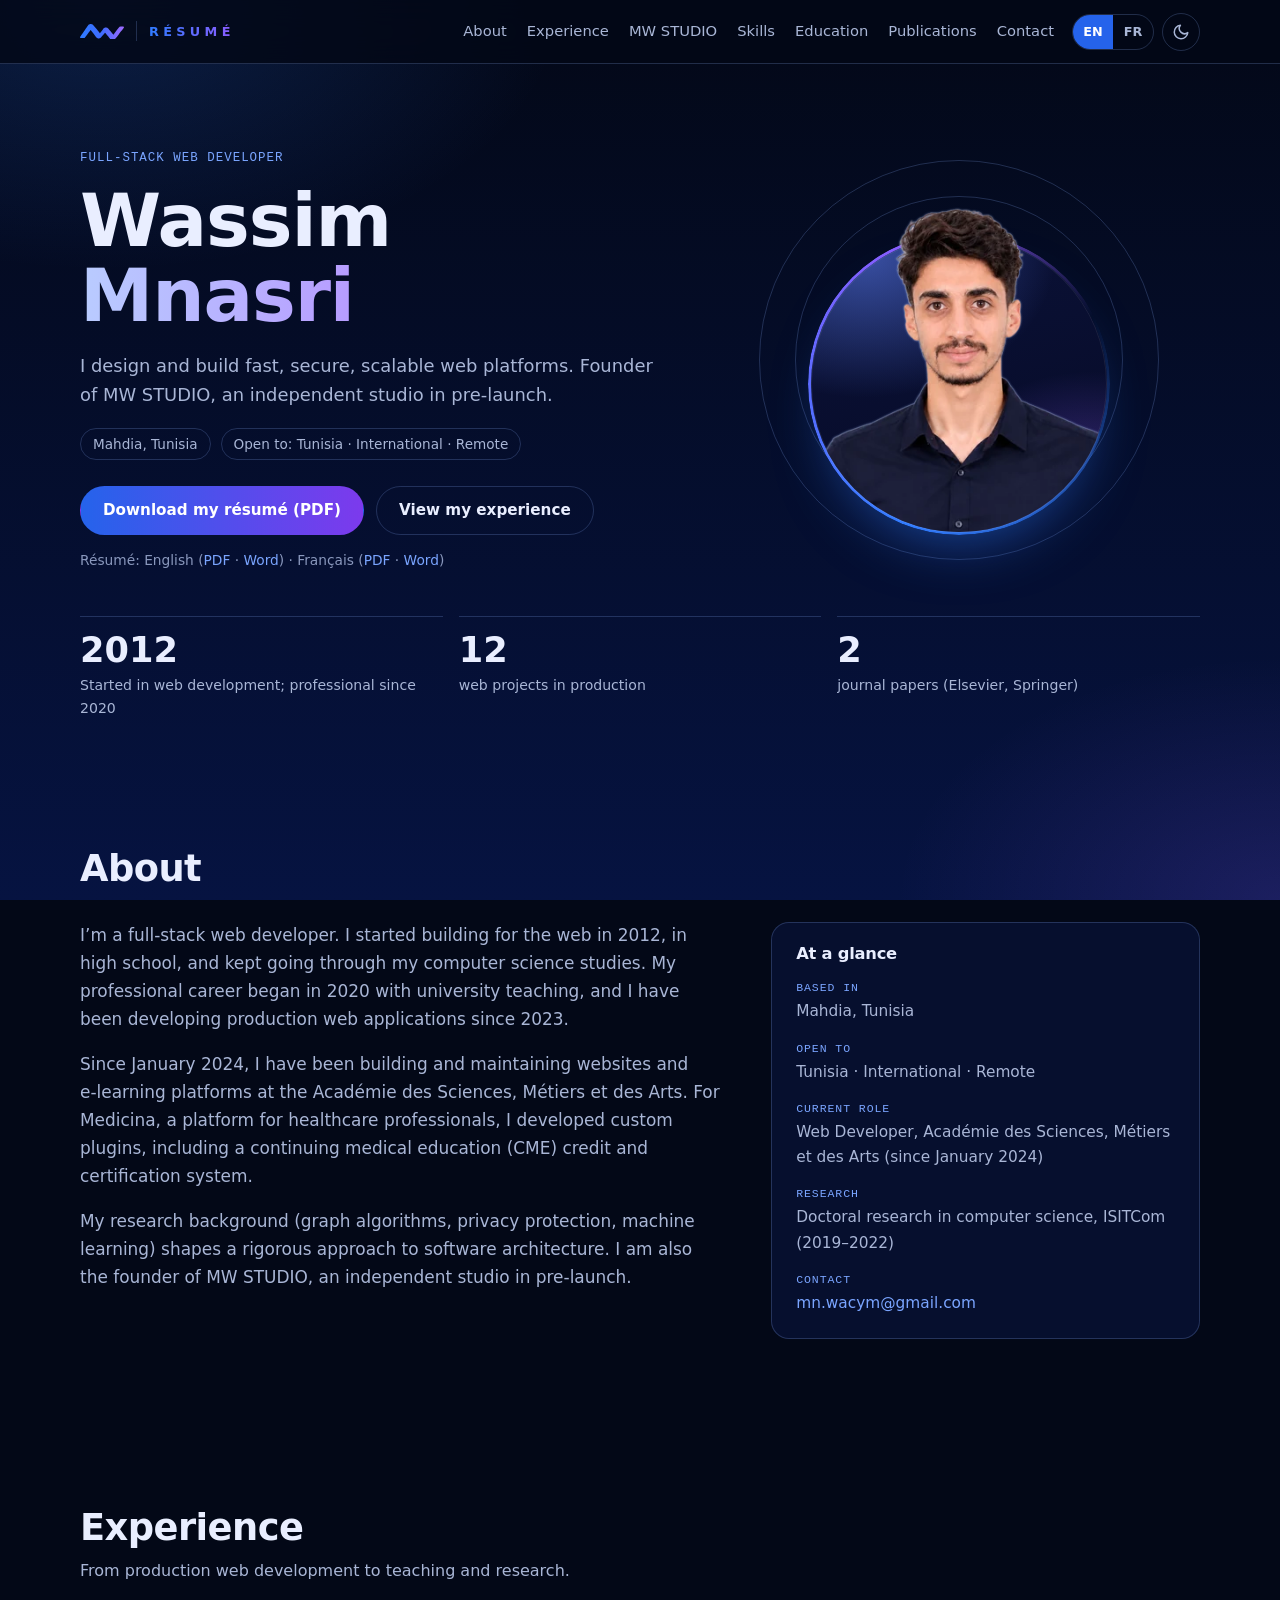
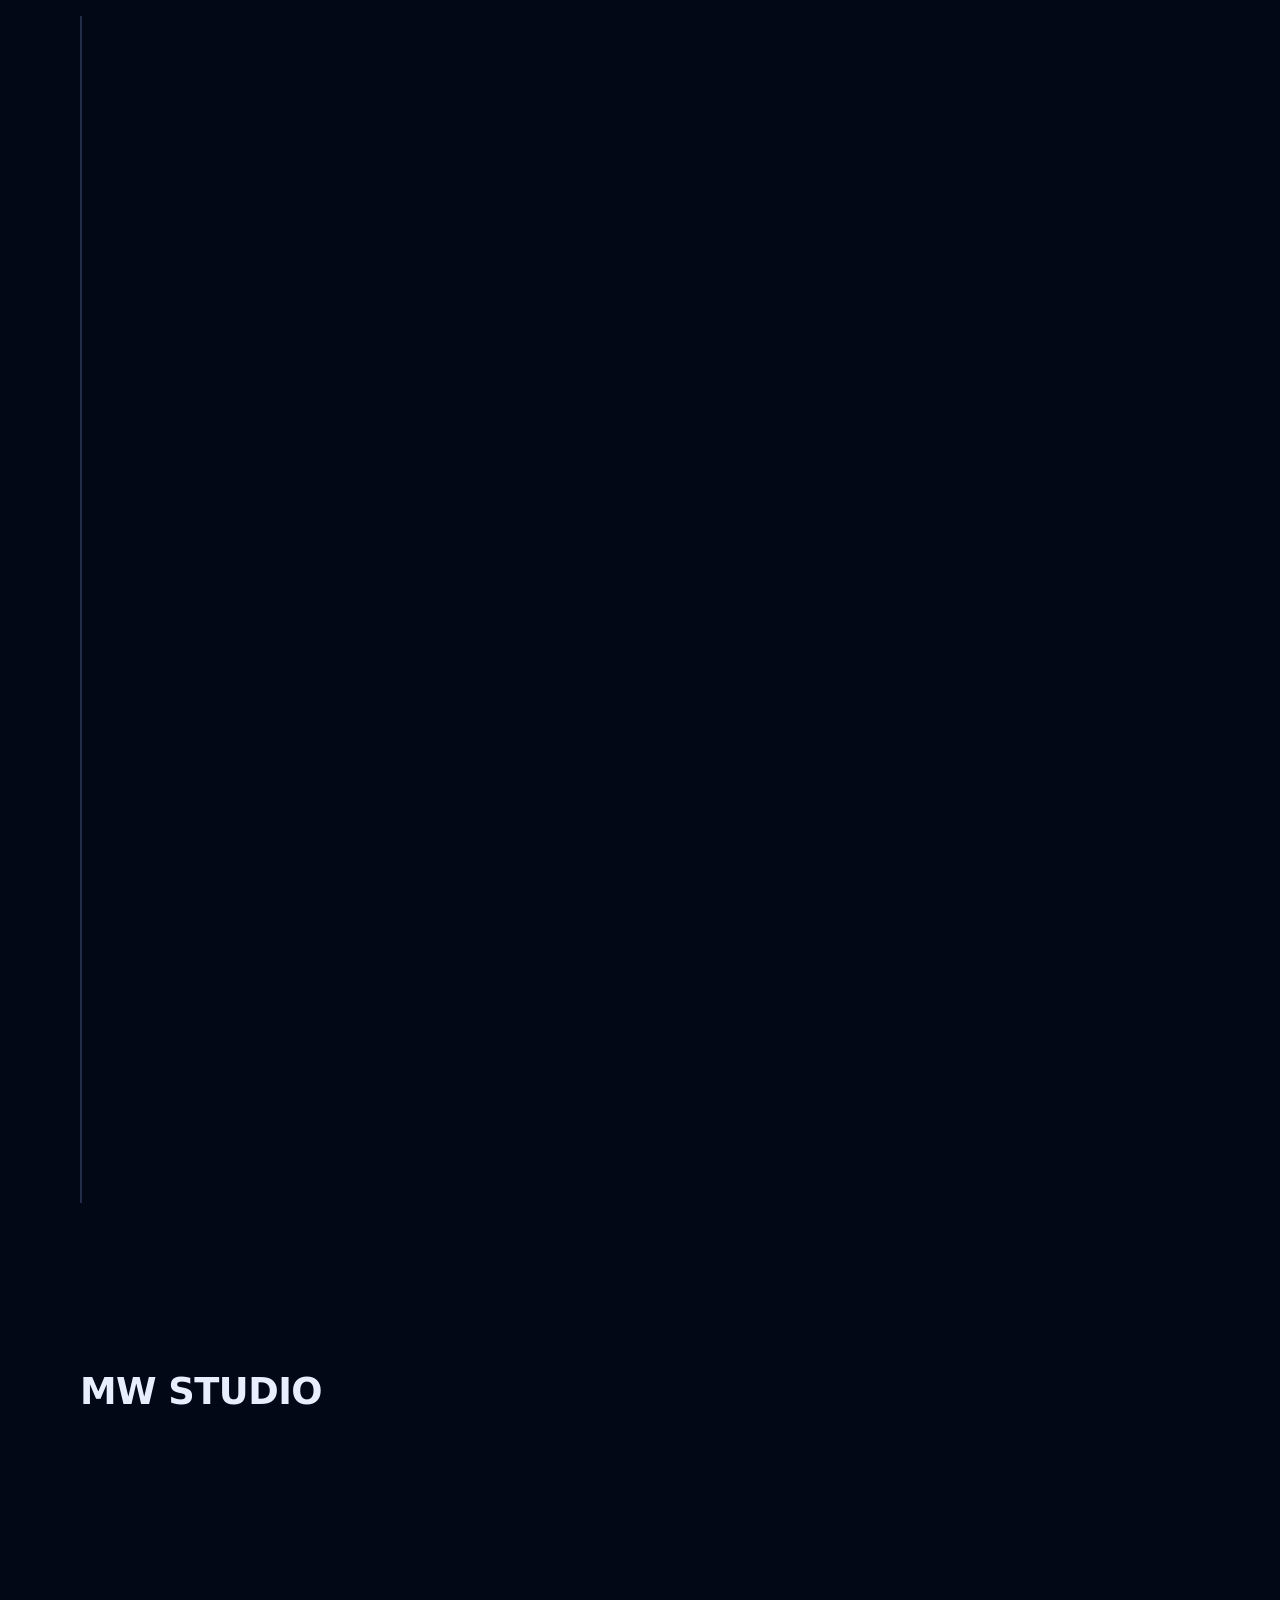
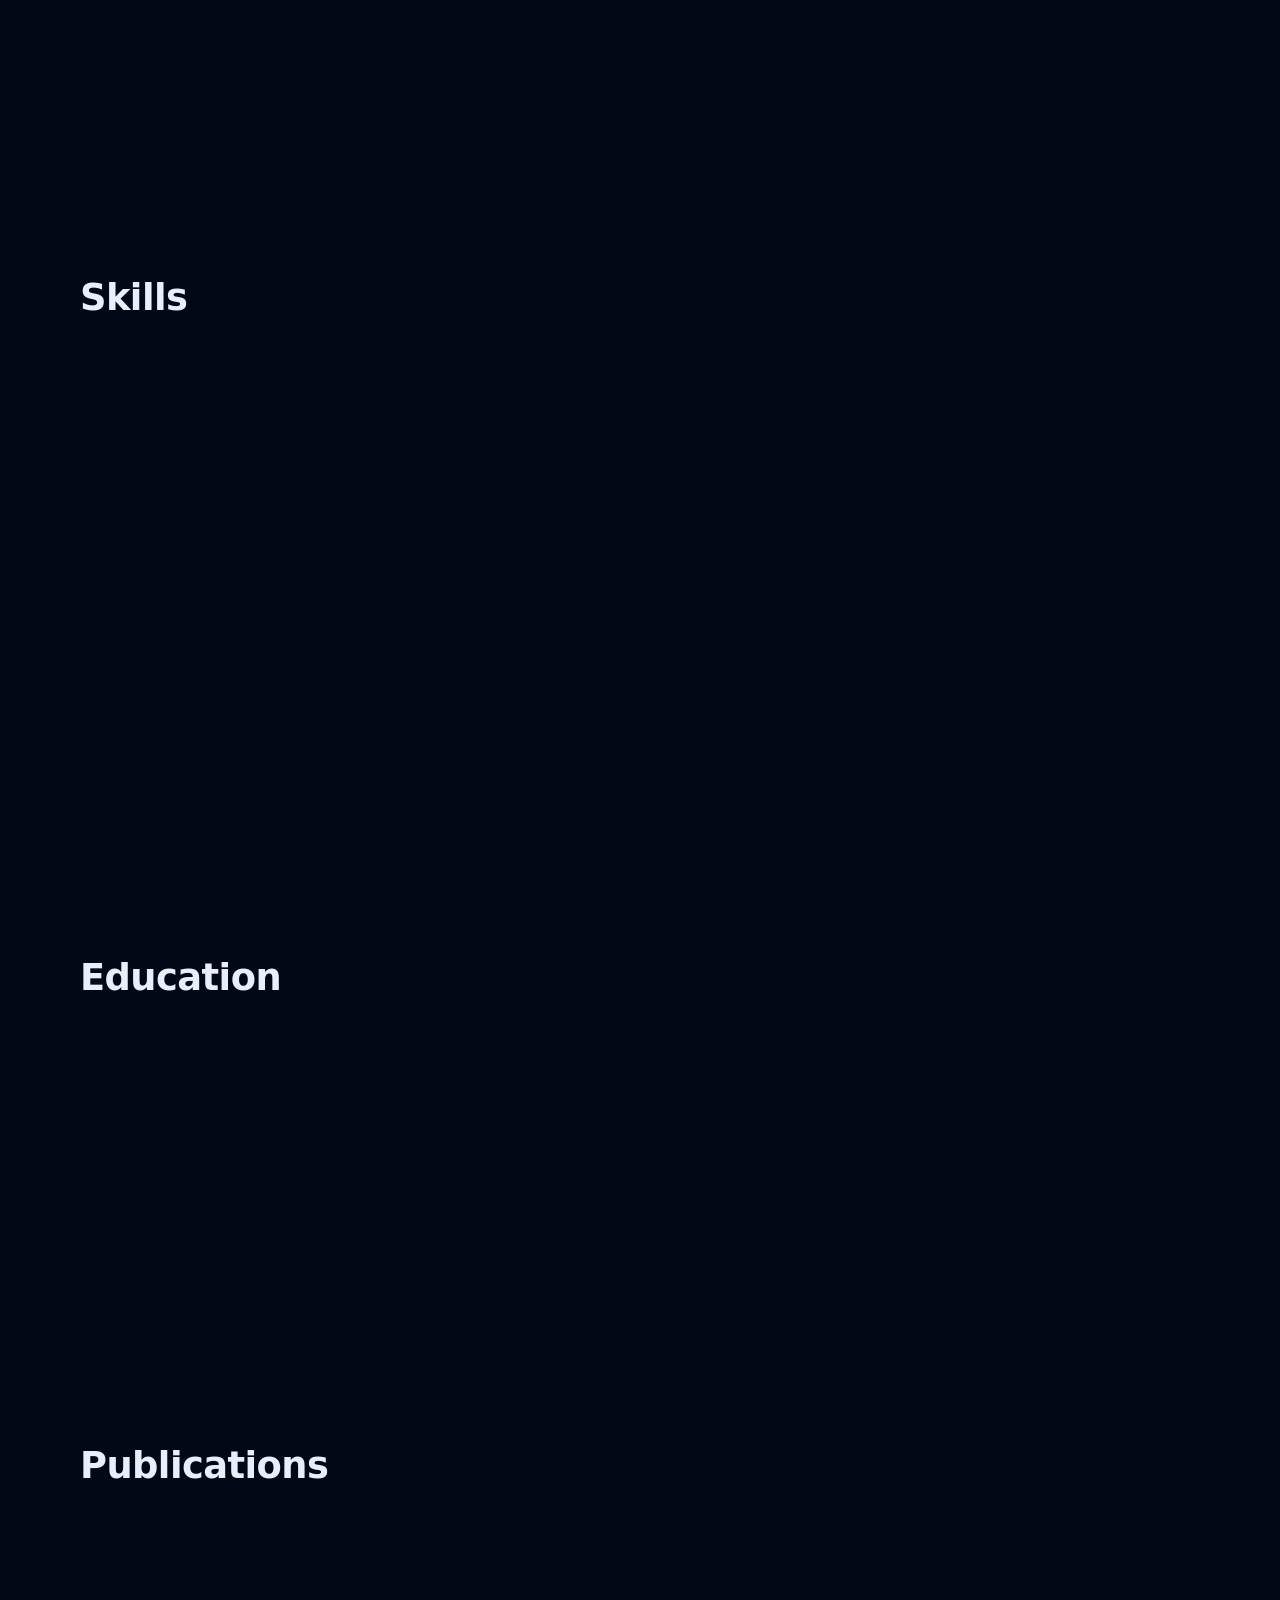
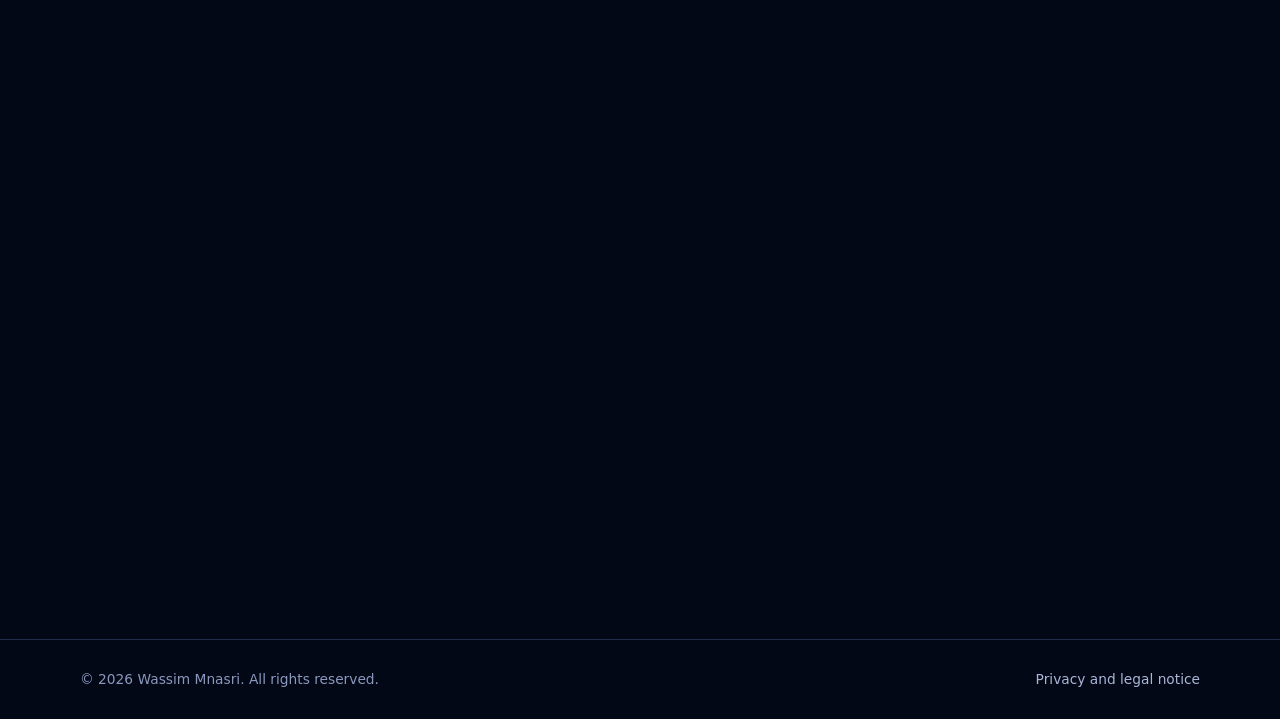
==== commit 8d067a88: "First commit" ====
--- a/index.html
+++ b/index.html
@@ -1,189 +1,358 @@
 <!DOCTYPE html>
-<html lang="fr" data-lang="fr" data-theme="dark">
+<html lang="en" data-theme="dark">
 <head>
-<meta charset="utf-8">
-<meta name="viewport" content="width=device-width, initial-scale=1">
-<meta http-equiv="Content-Security-Policy" content="default-src 'none'; img-src data:; style-src 'sha256-PS6tJoUYbHg0IJYdEZZxrHUlTDdEay3Q6WcFPenIJSI='; script-src 'sha256-fPqJ3DQBMjvcCq/IB6SzLewZN7tuqOlQTRLQnV7ohcM=' 'sha256-7rvPJw4rT97p0esvWC813PLJI6n9Ceb3IyrKaBFwA2M='; base-uri 'none'; form-action 'none'">
-<meta name="referrer" content="strict-origin-when-cross-origin">
-<meta name="color-scheme" content="dark light">
-<title>Wassim Mnasri | Développeur web full stack</title>
-<meta name="description" content="Wassim Mnasri, développeur web full stack : plateformes web, e-learning, recherche en informatique. Fondateur de MW STUDIO.">
-<meta property="og:type" content="profile"><meta property="og:title" content="Wassim Mnasri | Développeur web full stack"><meta property="og:description" content="Plateformes web, e-learning, recherche en informatique. Fondateur de MW STUDIO.">
-<script>(function(){var d=document.documentElement;d.className="js";try{var l=localStorage.getItem("mw_pf_lang"),t=localStorage.getItem("mw_pf_theme");var n=(navigator.language||"fr").toLowerCase();l=l||(n.indexOf("fr")===0?"fr":"en");d.setAttribute("data-lang",l);d.lang=l;d.setAttribute("data-theme",t||"dark")}catch(e){}})();</script>
-<style>
-:root{--bg:#030817;--bg2:#061341;--text:#e9eeff;--muted:#a9b6d6;--faint:#8493b8;--line:rgba(143,176,255,.22);--card:rgba(10,22,70,.5);--blue:#2f7bff;--violet:#8d5cff;--accent:#7aa5ff;--btn-text:#fff;--font:"Segoe UI Variable Display","SF Pro Display","Segoe UI",system-ui,-apple-system,Inter,Roboto,"Helvetica Neue",Arial,sans-serif;--mono:ui-monospace,"SF Mono",Menlo,Consolas,monospace;--ease:cubic-bezier(.2,.8,.2,1)}
-html[data-theme="light"]{--bg:#f5f7ff;--bg2:#e8eeff;--text:#0b1230;--muted:#3d4b78;--faint:#56648f;--line:rgba(30,50,120,.18);--card:rgba(255,255,255,.85);--accent:#1f5fe0}
-*{box-sizing:border-box}html{scroll-behavior:smooth;-webkit-text-size-adjust:100%}
-html[data-lang="fr"] [lang="en"],html[data-lang="en"] [lang="fr"]{display:none!important}
-body{margin:0;background:var(--bg);color:var(--text);font-family:var(--font);line-height:1.6;min-height:100vh}
-body::before{content:"";position:fixed;inset:0;z-index:-1;background:radial-gradient(60% 50% at 8% 0%,rgba(47,123,255,.20),transparent 60%),radial-gradient(50% 45% at 100% 100%,rgba(141,92,255,.16),transparent 60%),linear-gradient(180deg,var(--bg) 0%,var(--bg2) 100%)}
-a{color:var(--accent);text-decoration:none}a:hover{text-decoration:underline}
-:focus-visible{outline:2px solid var(--accent);outline-offset:3px}
-.skip{position:absolute;left:12px;top:-60px;background:var(--blue);color:#fff;padding:8px 14px;border-radius:8px;z-index:100}.skip:focus{top:12px}
-.wrap{max-width:1080px;margin:0 auto;padding:0 24px}
-nav{position:sticky;top:0;z-index:50;backdrop-filter:blur(14px);-webkit-backdrop-filter:blur(14px);background:color-mix(in srgb,var(--bg) 78%,transparent);border-bottom:1px solid var(--line)}
-nav .wrap{display:flex;align-items:center;gap:18px;height:64px}
-.logo{font-weight:800;letter-spacing:.14em;font-size:.95rem;color:var(--text)}.logo b{background:linear-gradient(90deg,var(--blue),var(--violet));-webkit-background-clip:text;background-clip:text;color:transparent}
-.links{display:flex;gap:18px;margin-inline-start:auto}.links a{color:var(--muted);font-size:.9rem}.links a:hover{color:var(--text);text-decoration:none}
-.ctrls{display:flex;gap:8px;align-items:center;margin-inline-start:auto}.links+.ctrls{margin-inline-start:0}
-.seg{display:flex;border:1px solid var(--line);border-radius:999px;overflow:hidden}
-.seg button,.icon-btn{font:inherit;font-size:.8rem;font-weight:600;background:none;border:0;color:var(--muted);padding:6px 12px;cursor:pointer}
-.seg button[aria-pressed="true"]{background:var(--blue);color:#fff}
-.icon-btn{border:1px solid var(--line);border-radius:999px;width:36px;height:34px;padding:0;display:grid;place-items:center}
-.icon-btn svg{width:17px;height:17px}html[data-theme="dark"] .sun,html[data-theme="light"] .moon{display:none}
-.btn{display:inline-flex;align-items:center;gap:8px;font-weight:650;font-size:.95rem;border-radius:999px;padding:12px 22px;border:1px solid var(--line);color:var(--text);background:transparent;cursor:pointer}
-.btn:hover{text-decoration:none;border-color:var(--accent)}
-.btn.primary{background:linear-gradient(90deg,var(--blue),var(--violet));border-color:transparent;color:var(--btn-text)}
-.btn.small{padding:7px 16px;font-size:.85rem}
-header.hero{padding:72px 0 40px}
-.hero-grid{display:grid;grid-template-columns:1.15fr .85fr;gap:36px;align-items:center}
-.eyebrow{font-family:var(--mono);font-size:.78rem;letter-spacing:.08em;text-transform:uppercase;color:var(--accent);margin:0 0 14px}
-h1{font-size:clamp(2.6rem,6.4vw,4.6rem);line-height:1.02;margin:0 0 16px;letter-spacing:-.02em}
-h1 span.g{background:linear-gradient(90deg,#b9ccff,#b79cff);-webkit-background-clip:text;background-clip:text;color:transparent}
-html[data-theme="light"] h1 span.g{background:linear-gradient(90deg,#2347a8,#6a3fe0);-webkit-background-clip:text;background-clip:text}
-.lead{font-size:1.12rem;color:var(--muted);max-width:56ch;margin:0 0 22px}
-.meta{display:flex;flex-wrap:wrap;gap:10px;margin:0 0 26px;padding:0;list-style:none}
-.meta li{font-size:.85rem;color:var(--muted);border:1px solid var(--line);border-radius:999px;padding:4px 12px}
-.cta{display:flex;flex-wrap:wrap;gap:12px;align-items:center}
-.alt-dl{font-size:.85rem;color:var(--faint)}
-.visual{position:relative;width:min(400px,84vw);aspect-ratio:1;margin-inline:auto}
-.ring{position:absolute;border-radius:50%;border:1px solid var(--line)}.ring.a{inset:0}.ring.b{inset:9%}
-.disc{--r:50%;position:absolute;left:50%;top:56%;width:74%;aspect-ratio:1;transform:translate(-50%,-50%);border-radius:50%;background:radial-gradient(120% 90% at 18% 6%,rgba(96,132,255,.55) 0%,rgba(96,132,255,0) 54%),radial-gradient(100% 90% at 94% 98%,rgba(141,92,255,.5) 0%,rgba(141,92,255,0) 58%),linear-gradient(165deg,#0b1238 0%,#060a26 100%);box-shadow:inset 0 0 0 1px rgba(255,255,255,.08),0 30px 60px -26px rgba(47,123,255,.6)}
-.disc img{position:absolute;left:0;bottom:0;display:block;width:100%;height:auto;border-radius:0 0 50% 50%/0 0 44.19% 44.19%;filter:drop-shadow(0 0 1px rgba(160,190,255,.5));-webkit-user-drag:none;user-select:none}
-.disc::before{content:"";position:absolute;inset:-3px;padding:3px;border-radius:50%;background:conic-gradient(from 200deg,#2f7bff,#8d5cff 40%,rgba(141,92,255,0) 62%,#2f7bff);-webkit-mask:linear-gradient(#000 0 0) content-box,linear-gradient(#000 0 0);-webkit-mask-composite:xor;mask:linear-gradient(#000 0 0) content-box,linear-gradient(#000 0 0);mask-composite:exclude}
-.stats{display:grid;grid-template-columns:repeat(auto-fit,minmax(170px,1fr));gap:14px;margin:34px 0 0;padding:0;list-style:none}
-.stats li{border-top:1px solid var(--line);padding-top:14px}
-.stats .n{display:block;font-size:2.2rem;font-weight:800;line-height:1.1}.stats .l{display:block;font-size:.84rem;color:var(--muted)}
-section{padding:64px 0}
-h2{font-size:clamp(1.7rem,3.4vw,2.3rem);margin:0 0 8px;letter-spacing:-.01em}
-.sub{color:var(--muted);margin:0 0 30px;max-width:64ch}
-h3{font-size:1.08rem;margin:0 0 4px}
-.grid{display:grid;grid-template-columns:repeat(auto-fit,minmax(290px,1fr));gap:16px}
-.card{border:1px solid var(--line);background:var(--card);border-radius:18px;padding:20px}
-.years{font-family:var(--mono);font-size:.78rem;color:var(--accent);margin:0 0 8px}
-.org{color:var(--accent);font-size:.92rem;margin:0 0 8px}.note{color:var(--muted);font-size:.93rem;margin:0}
-.timeline{border-inline-start:2px solid var(--line);padding-inline-start:26px;display:grid;gap:30px}
-.job{display:grid;grid-template-columns:150px 1fr;gap:18px;position:relative}
-.job::before{content:"";position:absolute;left:-33px;top:6px;width:12px;height:12px;border-radius:50%;background:var(--blue);box-shadow:0 0 0 4px var(--bg)}
-.when{font-family:var(--mono);font-size:.78rem;color:var(--muted);padding-top:4px}
-.bul{margin:10px 0;padding-inline-start:18px;color:var(--muted);font-size:.95rem}.bul li{margin-bottom:5px}
-.chips{display:flex;flex-wrap:wrap;gap:7px;margin:10px 0 0;padding:0;list-style:none}
-.chips li{font-size:.78rem;color:var(--text);border:1px solid var(--line);border-radius:999px;padding:3px 11px;background:color-mix(in srgb,var(--blue) 10%,transparent)}
-.studio{border:1px solid var(--line);border-radius:22px;padding:30px;background:linear-gradient(135deg,color-mix(in srgb,var(--blue) 14%,transparent),color-mix(in srgb,var(--violet) 12%,transparent))}
-.badge{display:inline-flex;align-items:center;gap:8px;font-size:.78rem;border:1px solid var(--line);border-radius:999px;padding:4px 12px;margin:0 8px 14px 0;color:var(--muted)}.badge::before{content:"";width:7px;height:7px;border-radius:50%;background:#46e0b4}
-.link{font-size:.9rem;font-weight:600}
-footer{padding:60px 0 40px;border-top:1px solid var(--line);text-align:center}
-footer .sub{margin-inline:auto}
-.contact{display:flex;flex-wrap:wrap;gap:12px;justify-content:center;margin:22px 0}
-.foot{font-size:.82rem;color:var(--faint)}
-.top{position:fixed;right:18px;bottom:18px;width:44px;height:44px;border-radius:50%;border:1px solid var(--line);background:var(--card);color:var(--text);cursor:pointer;display:none;font-size:1.1rem;backdrop-filter:blur(8px)}.top.show{display:block}
-.js .reveal{opacity:0;transform:translateY(14px);transition:opacity .6s var(--ease),transform .6s var(--ease)}.js .reveal.in{opacity:1;transform:none}
-@media (prefers-reduced-motion:no-preference){.disc::before{animation:spin 9s linear infinite}.disc img{animation:fig .9s var(--ease) .4s both}}
-@media (prefers-reduced-motion:reduce){html{scroll-behavior:auto}.js .reveal{opacity:1;transform:none;transition:none}}
-@keyframes spin{to{transform:rotate(360deg)}}@keyframes fig{from{opacity:0;transform:translateY(16px)}to{opacity:1;transform:none}}
-@media (max-width:860px){.links{display:none}.ctrls{margin-inline-start:auto}.hero-grid{grid-template-columns:1fr}.visual{order:-1;width:min(300px,72vw)}.job{grid-template-columns:1fr;gap:4px}header.hero{padding-top:40px}}
-@media print{nav,.top,.cta,.ctrls{display:none}body::before{display:none}}
-</style>
+  <meta charset="utf-8">
+  <meta name="viewport" content="width=device-width, initial-scale=1, viewport-fit=cover">
+  <title>Wassim Mnasri | Full-Stack Web Developer</title>
+  <meta name="description" content="Full-stack web developer building secure, scalable web platforms and e-learning systems, with a computer science research background. Founder of MW STUDIO.">
+  <meta name="robots" content="index, follow, max-image-preview:large">
+  <link rel="canonical" href="https://wassimmnasri.github.io/portfolio/">
+  <link rel="alternate" hreflang="en" href="https://wassimmnasri.github.io/portfolio/">
+  <link rel="alternate" hreflang="fr" href="https://wassimmnasri.github.io/portfolio/fr/">
+  <link rel="alternate" hreflang="x-default" href="https://wassimmnasri.github.io/portfolio/">
+  <meta http-equiv="Content-Security-Policy" content="default-src 'none'; img-src 'self'; style-src 'self'; script-src 'self' 'sha256-yPvHXJghRLAj0OrNqjdUqMPTtrPxB69PD2VjcPvON/g='; base-uri 'none'; form-action 'none'">
+  <meta name="referrer" content="strict-origin-when-cross-origin">
+  <meta name="color-scheme" content="dark light">
+  <meta name="theme-color" content="#030817">
+  <meta property="og:type" content="website">
+  <meta property="og:site_name" content="Wassim Mnasri">
+  <meta property="og:title" content="Wassim Mnasri | Full-Stack Web Developer">
+  <meta property="og:description" content="Full-stack web developer building secure, scalable web platforms and e-learning systems, with a computer science research background. Founder of MW STUDIO.">
+  <meta property="og:url" content="https://wassimmnasri.github.io/portfolio/">
+  <meta property="og:locale" content="en_US">
+  <meta property="og:locale:alternate" content="fr_FR">
+  <meta property="og:image" content="https://wassimmnasri.github.io/portfolio/assets/img/og-image-en.jpg">
+  <meta property="og:image:width" content="1200">
+  <meta property="og:image:height" content="630">
+  <meta property="og:image:alt" content="Wassim Mnasri, full-stack web developer">
+  <meta name="twitter:card" content="summary_large_image">
+  <meta name="twitter:title" content="Wassim Mnasri | Full-Stack Web Developer">
+  <meta name="twitter:description" content="Full-stack web developer building secure, scalable web platforms and e-learning systems, with a computer science research background. Founder of MW STUDIO.">
+  <meta name="twitter:image" content="https://wassimmnasri.github.io/portfolio/assets/img/og-image-en.jpg">
+  <link rel="icon" href="assets/img/favicon.svg" type="image/svg+xml">
+  <link rel="icon" href="assets/img/favicon-32.png" type="image/png" sizes="32x32">
+  <link rel="apple-touch-icon" href="assets/img/apple-touch-icon.png">
+  <link rel="stylesheet" href="assets/style.css">
+  <script>document.documentElement.classList.add("js");try{var t=localStorage.getItem("mw-theme");if(t==="light"||t==="dark"){document.documentElement.setAttribute("data-theme",t)}}catch(e){}</script>
+  <script src="assets/main.js" defer></script>
+  <script type="application/ld+json">
+{
+  "@context": "https://schema.org",
+  "@type": "ProfilePage",
+  "inLanguage": "en",
+  "mainEntity": {
+    "@type": "Person",
+    "@id": "https://wassimmnasri.github.io/portfolio/#person",
+    "name": "Wassim Mnasri",
+    "jobTitle": "Full-stack web developer",
+    "description": "Full-stack web developer building secure, scalable web platforms and e-learning systems, with a computer science research background. Founder of MW STUDIO.",
+    "url": "https://wassimmnasri.github.io/portfolio/",
+    "image": "https://wassimmnasri.github.io/portfolio/assets/img/portrait-672.webp",
+    "address": {
+      "@type": "PostalAddress",
+      "addressLocality": "Mahdia",
+      "addressCountry": "TN"
+    },
+    "knowsLanguage": [
+      "ar",
+      "fr",
+      "en",
+      "es"
+    ],
+    "sameAs": [
+      "https://www.linkedin.com/in/wassim-m-nasri/",
+      "https://github.com/WassimMNASRI",
+      "https://scholar.google.com/citations?user=VK-XghAAAAAJ&hl=en",
+      "https://mwstudio.tn"
+    ]
+  }
+}
+  </script>
 </head>
-<body>
-<a class="skip" href="#main"><span lang="fr">Aller au contenu</span><span lang="en">Skip to content</span></a>
-<nav aria-label="Navigation"><div class="wrap">
-<a class="logo" href="#top-of-page">MW<b>·</b>PORTFOLIO</a>
-<div class="links">
-<a href="#about"><span lang="fr">Profil</span><span lang="en">Profile</span></a><a href="#experience"><span lang="fr">Expérience</span><span lang="en">Experience</span></a><a href="#studio">MW STUDIO</a><a href="#skills"><span lang="fr">Compétences</span><span lang="en">Skills</span></a><a href="#education"><span lang="fr">Formation</span><span lang="en">Education</span></a><a href="#pubs">Publications</a><a href="#contact">Contact</a>
-</div>
-<div class="ctrls">
-<div class="seg" role="group" aria-label="Langue / Language"><button type="button" data-l="fr" aria-pressed="true">FR</button><button type="button" data-l="en" aria-pressed="false">EN</button></div>
-<button type="button" class="icon-btn" id="theme" aria-label="Thème clair / sombre — Light / dark theme"><svg class="moon" viewBox="0 0 24 24" fill="none" stroke="currentColor" stroke-width="2" stroke-linecap="round" stroke-linejoin="round" aria-hidden="true"><path d="M21 12.8A9 9 0 1 1 11.2 3a7 7 0 0 0 9.8 9.8z"/></svg><svg class="sun" viewBox="0 0 24 24" fill="none" stroke="currentColor" stroke-width="2" stroke-linecap="round" aria-hidden="true"><circle cx="12" cy="12" r="4"/><path d="M12 2v2M12 20v2M4.9 4.9l1.4 1.4M17.7 17.7l1.4 1.4M2 12h2M20 12h2M4.9 19.1l1.4-1.4M17.7 6.3l1.4-1.4"/></svg></button>
-</div></div></nav>
-<main id="main">
-<header class="hero" id="top-of-page"><div class="wrap"><div class="hero-grid">
-<div>
-<p lang="fr" class="eyebrow">Développeur web full stack</p><p lang="en" class="eyebrow">Full-stack web developer</p>
-<h1>Wassim <span class="g">Mnasri</span></h1>
-<p lang="fr" class="lead">Je conçois et construis des plateformes web rapides, sécurisées et évolutives. Fondateur de MW STUDIO, un studio indépendant en avant-lancement.</p><p lang="en" class="lead">I design and build fast, secure, scalable web platforms. Founder of MW STUDIO, an independent studio in pre-launch.</p>
-<ul class="meta"><li><span lang="fr">Mahdia, Tunisie</span><span lang="en">Mahdia, Tunisia</span></li><li>mn.wacym@gmail.com</li><li><span lang="fr">Ouvert : Tunisie · International · Télétravail</span><span lang="en">Open to: Tunisia · International · Remote</span></li></ul>
-<div class="cta"><a lang="fr" class="btn primary" href="cv/Wassim_Mnasri_CV_FR.pdf" download>Télécharger mon CV (PDF)</a><a lang="en" class="btn primary" href="cv/Wassim_Mnasri_CV_EN.pdf" download>Download my CV (PDF)</a><a class="btn" href="#experience"><span lang="fr">Voir mon parcours</span><span lang="en">View my experience</span></a></div>
-<p class="alt-dl" lang="fr">CV : Français (<a href="cv/Wassim_Mnasri_CV_FR.pdf" download>PDF</a> · <a href="cv/Wassim_Mnasri_CV_FR.docx" download>Word</a>) · English (<a href="cv/Wassim_Mnasri_CV_EN.pdf" download>PDF</a> · <a href="cv/Wassim_Mnasri_CV_EN.docx" download>Word</a>)</p>
-<p class="alt-dl" lang="en">CV: English (<a href="cv/Wassim_Mnasri_CV_EN.pdf" download>PDF</a> · <a href="cv/Wassim_Mnasri_CV_EN.docx" download>Word</a>) · Français (<a href="cv/Wassim_Mnasri_CV_FR.pdf" download>PDF</a> · <a href="cv/Wassim_Mnasri_CV_FR.docx" download>Word</a>)</p>
-</div>
-<div class="visual" aria-hidden="false"><div class="ring a"></div><div class="ring b"></div>
-<div class="disc"><img src="[data-uri]" width="504" height="570" alt="Portrait de Wassim Mnasri / Portrait of Wassim Mnasri" draggable="false" fetchpriority="high"></div></div>
-</div>
-<ul class="stats">
-<li><span class="n">2012</span><span class="l"><span lang="fr">début du développement web (lycée, puis études) ; expérience professionnelle depuis 2020</span><span lang="en">started web development (high school, then university); professional experience since 2020</span></span></li>
-<li><span class="n">12</span><span class="l"><span lang="fr">projets web en production</span><span lang="en">web projects in production</span></span></li>
-<li><span class="n">2</span><span class="l"><span lang="fr">articles de revue (Elsevier, Springer)</span><span lang="en">journal papers (Elsevier, Springer)</span></span></li>
-</ul></div></header>
-
-<section id="about"><div class="wrap">
-<h2><span lang="fr">Profil</span><span lang="en">Profile</span></h2>
-<p lang="fr" class="lead">Développeur web full stack. J'ai commencé le développement web en 2012, au lycée, puis pendant mes études d'informatique. Mon expérience professionnelle commence en 2020 avec l'enseignement universitaire, puis le développement web en production depuis 2023. Depuis janvier 2024, je construis et maintiens des sites et des plateformes e-learning à l'Académie des Sciences, Métiers et des Arts, dont Medicina, plateforme pour les professionnels de santé pour laquelle j'ai développé des plugins sur mesure, notamment un système de crédits et de certification FMC. Mon parcours de recherche (algorithmes de graphes, protection de la vie privée, apprentissage automatique) nourrit une approche rigoureuse de l'architecture logicielle. Je suis aussi le fondateur de MW STUDIO, un studio indépendant en avant-lancement.</p><p lang="en" class="lead">Full-stack web developer. I started web development in 2012, in high school, then continued through my computer science studies. My professional experience began in 2020 with university teaching, followed by production web development since 2023. Since January 2024 I have been building and maintaining websites and e-learning platforms at the Académie des Sciences, Métiers et des Arts, including Medicina, a platform for healthcare professionals for which I developed custom plugins, notably a CME credit and certification system. My research background (graph algorithms, privacy protection, machine learning) shapes a rigorous approach to software architecture. I am also the founder of MW STUDIO, an independent studio in pre-launch.</p>
-</div></section>
-
-<section id="experience"><div class="wrap">
-<h2><span lang="fr">Expérience</span><span lang="en">Experience</span></h2>
-<p lang="fr" class="sub">Du développement web en production à l'enseignement et à la recherche.</p><p lang="en" class="sub">From production web development to teaching and research.</p>
-<div class="timeline"><article lang="fr" class="job reveal"><div class="when">Présent</div><div class="what"><h3>Fondateur</h3><p class="org">MW STUDIO (studio indépendant, avant-lancement)</p><ul class="bul"><li>Création et développement d'un studio indépendant (avant-lancement).</li></ul></div></article><article lang="en" class="job reveal"><div class="when">Present</div><div class="what"><h3>Founder</h3><p class="org">MW STUDIO (independent studio, pre-launch)</p><ul class="bul"><li>Founding and building an independent studio (pre-launch).</li></ul></div></article><article lang="fr" class="job reveal"><div class="when">Janvier 2024 - Présent</div><div class="what"><h3>Développeur WordPress</h3><p class="org">Académie des Sciences, Métiers et des Arts (ASMA), Hammam Sousse, Tunisie (hybride)</p><ul class="bul"><li>Création, personnalisation et maintenance de 8 sites en production : Medicina, HLS, Menana, Genoscale, IMSA, IMSA-Labs, VersaTech et ASMA.</li><li>Développement et optimisation de 4 plateformes e-learning : ECN Claroline Healthcare, Universalis, PrepaPlus et Netschool1.</li><li>Développement de plugins sur mesure pour Medicina, plateforme pour les professionnels de santé (réseau communautaire, e-learning, FMC, certification) : système de crédits et de certification FMC avec gamification (niveaux, badges, certificats), générateur de CV simple (formats Medicina, Europass, ATS et canadien), carte simple des membres et petits plugins utilitaires (comptabilité, vérification des utilisateurs).</li><li>Gestion des environnements d'hébergement, des bases de données et des performances ; application des bonnes pratiques de sécurité, d'évolutivité et de SEO (métadonnées, titres sémantiques, Schema.org, indexation).</li></ul><ul class="chips"><li>WordPress</li><li>Elementor</li><li>PHP</li><li>MySQL</li><li>BuddyBoss</li><li>Tutor LMS</li><li>SEO</li><li>VPS</li></ul></div></article><article lang="en" class="job reveal"><div class="when">January 2024 - Present</div><div class="what"><h3>WordPress Developer</h3><p class="org">Académie des Sciences, Métiers et des Arts (ASMA), Hammam Sousse, Tunisia (hybrid)</p><ul class="bul"><li>Build, customize and maintain 8 production websites: Medicina, HLS, Menana, Genoscale, IMSA, IMSA-Labs, VersaTech and ASMA.</li><li>Develop and optimize 4 e-learning platforms: ECN Claroline Healthcare, Universalis, PrepaPlus and Netschool1.</li><li>Developed custom plugins for Medicina, a platform for healthcare professionals (community network, e-learning, CME, certification): a CME credit and certification system with gamification (levels, badges, certificates), a simple CV builder (Medicina, Europass, ATS and Canadian formats), a simple member map, and small utility plugins for accounting and user verification.</li><li>Manage hosting environments, databases and performance tuning; apply security, scalability and SEO best practices (metadata, semantic headings, Schema.org, indexing).</li></ul><ul class="chips"><li>WordPress</li><li>Elementor</li><li>PHP</li><li>MySQL</li><li>BuddyBoss</li><li>Tutor LMS</li><li>SEO</li><li>VPS</li></ul></div></article><article lang="fr" class="job reveal"><div class="when">Mars 2023 - Septembre 2023</div><div class="what"><h3>Développeur Web Full Stack JavaScript Junior</h3><p class="org">Glocal IT Solutions GmbH</p><ul class="bul"><li>Développement d'interfaces React.js (Bootstrap, MUI) et intégration de Firebase (Authentication, Firestore, Hosting) pour une application web immobilière destinée à un client allemand (X-CITE Immo).</li><li>Travail en équipe agile avec Git et Jira.</li></ul><ul class="chips"><li>JavaScript</li><li>React.js</li><li>Firebase</li><li>HTML</li><li>CSS</li><li>Bootstrap</li><li>MUI</li><li>Git</li><li>Jira</li></ul></div></article><article lang="en" class="job reveal"><div class="when">March 2023 - September 2023</div><div class="what"><h3>Junior Full-Stack JavaScript Developer</h3><p class="org">Glocal IT Solutions GmbH</p><ul class="bul"><li>Built React.js interfaces (Bootstrap, MUI) and integrated Firebase (Authentication, Firestore, Hosting) for a real-estate web application serving a German client (X-CITE Immo).</li><li>Worked in an agile team with Git and Jira.</li></ul><ul class="chips"><li>JavaScript</li><li>React.js</li><li>Firebase</li><li>HTML</li><li>CSS</li><li>Bootstrap</li><li>MUI</li><li>Git</li><li>Jira</li></ul></div></article><article lang="fr" class="job reveal"><div class="when">Octobre 2020 - Juillet 2022</div><div class="what"><h3>Enseignant vacataire en informatique</h3><p class="org">Institut Supérieur d'Informatique de Mahdia (ISIMA), Université de Monastir (octobre 2020 - juillet 2021) ; Faculté des Sciences et Techniques de Sidi Bouzid (FSTSBZ), Université de Kairouan (septembre 2021 - juillet 2022)</p><ul class="bul"><li>Travaux dirigés et travaux pratiques de licence en programmation (C), programmation orientée objet (Java), technologies web, systèmes distribués, algorithmique et structures de données.</li></ul><ul class="chips"><li>C</li><li>Java</li><li>algorithmique</li><li>systèmes distribués</li><li>HTML</li><li>CSS</li><li>JavaScript</li><li>MySQL</li></ul></div></article><article lang="en" class="job reveal"><div class="when">October 2020 - July 2022</div><div class="what"><h3>Adjunct Lecturer in Computer Science</h3><p class="org">Higher Institute of Computer Science of Mahdia (ISIMA), University of Monastir (October 2020 - July 2021); Faculty of Sciences and Techniques of Sidi Bouzid (FSTSBZ), University of Kairouan (September 2021 - July 2022)</p><ul class="bul"><li>Taught undergraduate tutorials and labs in programming (C), object-oriented programming (Java), web technologies, distributed systems, algorithms and data structures.</li></ul><ul class="chips"><li>C</li><li>Java</li><li>algorithms</li><li>distributed systems</li><li>HTML</li><li>CSS</li><li>JavaScript</li><li>MySQL</li></ul></div></article><article lang="fr" class="job reveal"><div class="when">Octobre 2020 - Juin 2021</div><div class="what"><h3>Formateur informatique</h3><p class="org">Delta Institut de Formation</p><ul class="bul"><li>Animation de formations en bureautique, retouche d'images, montage vidéo et initiation à Linux.</li></ul></div></article><article lang="en" class="job reveal"><div class="when">October 2020 - June 2021</div><div class="what"><h3>IT Trainer</h3><p class="org">Delta Institut de Formation</p><ul class="bul"><li>Delivered training in office tools, image editing, video editing and Linux basics.</li></ul></div></article><article lang="fr" class="job reveal"><div class="when">2016</div><div class="what"><h3>Stagiaire développeur web</h3><p class="org">Agence Comguru, Sousse, Tunisie</p><ul class="bul"><li>Participation à une application web de e-commerce dans le domaine de la santé avec HTML, CSS, JavaScript, Bootstrap, Node.js, Express.js et MongoDB.</li></ul></div></article><article lang="en" class="job reveal"><div class="when">2016</div><div class="what"><h3>Web Developer Intern</h3><p class="org">Comguru agency, Sousse, Tunisia</p><ul class="bul"><li>Worked on a healthcare e-commerce web application with HTML, CSS, JavaScript, Bootstrap, Node.js, Express.js and MongoDB.</li></ul></div></article></div>
-</div></section>
-
-<section id="studio"><div class="wrap">
-<h2>MW STUDIO</h2>
-<div class="studio reveal">
-<span class="badge"><span lang="fr">Avant-lancement</span><span lang="en">Pre-launch</span></span>
-<p lang="fr" class="lead">Un studio indépendant, en avant-lancement et pas encore une entreprise immatriculée. Son ambition : bâtir des solutions professionnelles et modulaires qui résolvent de vrais problèmes.</p><p lang="en" class="lead">An independent studio, in pre-launch and not yet a registered company. Its ambition: to build professional, modular solutions that solve real problems.</p>
-<p><a class="link" href="https://mwstudio.tn" target="_blank" rel="noopener noreferrer">mwstudio.tn <span aria-hidden="true">↗</span></a></p>
-</div></div></section>
-
-<section id="skills"><div class="wrap">
-<h2><span lang="fr">Compétences</span><span lang="en">Skills</span></h2>
-<div class="grid"><div class="card reveal"><h3><span lang="fr">Développement web</span><span lang="en">Web development</span></h3><div lang="fr"><ul class="chips"><li>PHP (orienté objet)</li><li>JavaScript (ES6+)</li><li>HTML5</li><li>CSS3</li><li>Sass</li><li>Bootstrap</li><li>MUI</li><li>AJAX</li><li>React.js</li></ul></div><div lang="en"><ul class="chips"><li>PHP (object-oriented)</li><li>JavaScript (ES6+)</li><li>HTML5</li><li>CSS3</li><li>Sass</li><li>Bootstrap</li><li>MUI</li><li>AJAX</li><li>React.js</li></ul></div></div><div class="card reveal"><h3><span lang="fr">Back end et données</span><span lang="en">Back end and data</span></h3><div lang="fr"><ul class="chips"><li>Node.js</li><li>Express.js</li><li>API REST</li><li>MySQL</li><li>MongoDB</li><li>Firebase</li></ul></div><div lang="en"><ul class="chips"><li>Node.js</li><li>Express.js</li><li>REST APIs</li><li>MySQL</li><li>MongoDB</li><li>Firebase</li></ul></div></div><div class="card reveal"><h3><span lang="fr">CMS et e-learning</span><span lang="en">CMS and e-learning</span></h3><div lang="fr"><ul class="chips"><li>WordPress</li><li>Plugins sur mesure</li><li>Elementor</li><li>ACF</li><li>WooCommerce</li><li>BuddyBoss</li><li>Tutor LMS</li></ul></div><div lang="en"><ul class="chips"><li>WordPress</li><li>Custom plugins</li><li>Elementor</li><li>ACF</li><li>WooCommerce</li><li>BuddyBoss</li><li>Tutor LMS</li></ul></div></div><div class="card reveal"><h3><span lang="fr">Outils et exploitation</span><span lang="en">Tools and operations</span></h3><div lang="fr"><ul class="chips"><li>Git</li><li>GitHub</li><li>Jira</li><li>Linux (bases)</li><li>VPS et cPanel</li><li>SEO on-page</li><li>Schema.org</li><li>Performance</li><li>Sécurité web</li></ul></div><div lang="en"><ul class="chips"><li>Git</li><li>GitHub</li><li>Jira</li><li>Linux (basic)</li><li>VPS and cPanel</li><li>On-page SEO</li><li>Schema.org</li><li>Performance</li><li>Web security</li></ul></div></div><div class="card reveal"><h3><span lang="fr">Recherche</span><span lang="en">Research</span></h3><div lang="fr"><ul class="chips"><li>Algorithmes de graphes</li><li>Apprentissage automatique</li><li>Intelligence artificielle</li><li>Vie privée dans les réseaux sociaux</li></ul></div><div lang="en"><ul class="chips"><li>Graph algorithms</li><li>Machine learning</li><li>Artificial intelligence</li><li>Privacy in social networks</li></ul></div></div><div class="card reveal"><h3><span lang="fr">Langues</span><span lang="en">Languages</span></h3><div lang="fr"><ul class="chips"><li>Arabe (maternelle)</li><li>Français (professionnel)</li><li>Anglais (professionnel)</li><li>Espagnol (académique)</li></ul></div><div lang="en"><ul class="chips"><li>Arabic (native)</li><li>French (professional)</li><li>English (professional)</li><li>Spanish (academic)</li></ul></div></div></div>
-</div></section>
-
-<section id="education"><div class="wrap">
-<h2><span lang="fr">Formation</span><span lang="en">Education</span></h2>
-<div class="grid"><article lang="fr" class="card reveal"><p class="years">2019 - 2022</p><h3>Recherche doctorale en informatique</h3><p class="org">ISITCom, Hammam Sousse, Tunisie</p><p class="note">Sujet : maximisation de l'influence de groupes avec protection de la vie privée dans les réseaux sociaux (intelligence artificielle, apprentissage automatique, algorithmes de graphes).</p></article><article lang="en" class="card reveal"><p class="years">2019 - 2022</p><h3>Doctoral Research in Computer Science</h3><p class="org">ISITCom, Hammam Sousse, Tunisia</p><p class="note">Focus: group-based influence maximization with privacy protection in social networks (artificial intelligence, machine learning, graph algorithms).</p></article><article lang="fr" class="card reveal"><p class="years">2018 - 2019</p><h3>Master de recherche en informatique distribuée</h3><p class="org">ISITCom, Hammam Sousse, Tunisie</p><p class="note">Mémoire : algorithme parallèle fondé sur des arbres d'influence pour détecter les utilisateurs influents dans les réseaux sociaux.</p></article><article lang="en" class="card reveal"><p class="years">2018 - 2019</p><h3>Research Master's Degree in Distributed Computing</h3><p class="org">ISITCom, Hammam Sousse, Tunisia</p><p class="note">Thesis: a parallel algorithm based on influence trees to detect influential users in social networks.</p></article><article lang="fr" class="card reveal"><p class="years">2013 - 2016</p><h3>Licence en sciences informatiques</h3><p class="org">ISSAT Sousse, Tunisie</p><p class="note">Projet de fin d'études : application web multiplateforme pour cabinets médicaux et pharmacies.</p></article><article lang="en" class="card reveal"><p class="years">2013 - 2016</p><h3>Bachelor's Degree in Computer Science</h3><p class="org">ISSAT Sousse, Tunisia</p><p class="note">Final-year project: multiplatform web application for medical offices and pharmacies.</p></article></div>
-</div></section>
-
-<section id="pubs"><div class="wrap">
-<h2>Publications</h2>
-<div class="grid"><article class="card reveal"><p class="years">Elsevier · Computer Science Review · 2021</p><h3>New trends in influence maximization models</h3><p class="note">M. Azaouzi, W. Mnasri, L. B. Romdhane</p><a class="link" href="https://doi.org/10.1016/j.cosrev.2021.100393" target="_blank" rel="noopener noreferrer">doi.org/10.1016/j.cosrev.2021.100393 <span aria-hidden="true">↗</span></a></article><article class="card reveal"><p class="years">Springer · Applied Intelligence · 2021</p><h3>Parallel social behavior-based algorithm for identification of influential users in social network</h3><p class="note">W. Mnasri, M. Azaouzi, L. B. Romdhane</p><a class="link" href="https://doi.org/10.1007/s10489-021-02203-x" target="_blank" rel="noopener noreferrer">doi.org/10.1007/s10489-021-02203-x <span aria-hidden="true">↗</span></a></article></div>
-</div></section>
-</main>
-
-<footer id="contact"><div class="wrap">
-<h2><span lang="fr">Travaillons ensemble</span><span lang="en">Let's work together</span></h2>
-<p lang="fr" class="sub">Partenariats, projets web ou opportunités : écrivez-moi.</p><p lang="en" class="sub">Partnerships, web projects or opportunities: get in touch.</p>
-<div class="contact">
-<a class="btn primary" href="mailto:mn.wacym@gmail.com">mn.wacym@gmail.com</a>
-<a class="btn" href="tel:+21655613825">+216 55 613 825</a>
-<a class="btn" href="https://www.linkedin.com/in/wassim-m-nasri/" target="_blank" rel="noopener noreferrer">LinkedIn</a>
-<a class="btn" href="https://github.com/WassimMNASRI" target="_blank" rel="noopener noreferrer">GitHub</a>
-<a class="btn" href="https://scholar.google.com/citations?user=VK-XghAAAAAJ&amp;hl=en" target="_blank" rel="noopener noreferrer">Google Scholar</a>
-</div>
-<div class="contact"><a lang="fr" class="btn " href="cv/Wassim_Mnasri_CV_FR.pdf" download>Télécharger mon CV (PDF)</a><a lang="en" class="btn " href="cv/Wassim_Mnasri_CV_EN.pdf" download>Download my CV (PDF)</a></div>
-<p class="foot">© 2026 Wassim Mnasri · <span lang="fr">Mahdia, Tunisie</span><span lang="en">Mahdia, Tunisia</span></p>
-</div></footer>
-<button type="button" class="top" id="top" aria-label="Retour en haut / Back to top">↑</button>
-<script>
-(function(){
-var d=document.documentElement,K="mw_pf_lang",T="mw_pf_theme";
-var TXT={fr:{t:"Wassim Mnasri | Développeur web full stack",d:"Wassim Mnasri, développeur web full stack : plateformes web, e-learning, recherche en informatique. Fondateur de MW STUDIO."},en:{t:"Wassim Mnasri | Full-stack web developer",d:"Wassim Mnasri, full-stack web developer: web platforms, e-learning, computer science research. Founder of MW STUDIO."}};
-function get(k){try{return localStorage.getItem(k)}catch(e){return null}}
-function put(k,v){try{localStorage.setItem(k,v)}catch(e){}}
-function setLang(l){d.setAttribute("data-lang",l);d.lang=l;document.title=TXT[l].t;document.querySelector('meta[name="description"]').setAttribute("content",TXT[l].d);
-document.querySelectorAll(".seg button").forEach(function(b){b.setAttribute("aria-pressed",b.getAttribute("data-l")===l?"true":"false")});put(K,l)}
-function setTheme(t){d.setAttribute("data-theme",t);put(T,t)}
-var nl=(navigator.language||"fr").toLowerCase();
-setLang(get(K)||(nl.indexOf("fr")===0?"fr":"en"));setTheme(get(T)||"dark");
-document.querySelectorAll(".seg button").forEach(function(b){b.addEventListener("click",function(){setLang(b.getAttribute("data-l"))})});
-document.getElementById("theme").addEventListener("click",function(){setTheme(d.getAttribute("data-theme")==="dark"?"light":"dark")});
-var calm=window.matchMedia("(prefers-reduced-motion: reduce)").matches;
-var els=document.querySelectorAll(".reveal");
-if(!calm&&"IntersectionObserver"in window){var io=new IntersectionObserver(function(es){es.forEach(function(e){if(e.isIntersecting){e.target.classList.add("in");io.unobserve(e.target)}})},{threshold:.08});els.forEach(function(e){io.observe(e)})}else{els.forEach(function(e){e.classList.add("in")})}
-var top=document.getElementById("top");window.addEventListener("scroll",function(){top.classList.toggle("show",window.scrollY>520)},{passive:true});
-top.addEventListener("click",function(){window.scrollTo({top:0,behavior:calm?"auto":"smooth"})});
-})();
-</script>
+<body id="top">
+  <svg class="sprite" aria-hidden="true" focusable="false"><defs><linearGradient id="mw-grad" gradientUnits="userSpaceOnUse" x1="105" y1="0" x2="980" y2="0"><stop offset="0" stop-color="#2f7bff"/><stop offset=".5" stop-color="#3f6bff"/><stop offset="1" stop-color="#a06bff"/></linearGradient><path id="mw-mark" d="M306.5 11.2C304.6 11.4 302.6 11.8 300.8 12.3C298.4 12.8 296 13.6 293.8 14.4C292 15 290.2 15.7 288.5 16.5C287.1 17.1 285.8 17.8 284.5 18.5C283 19.4 281.6 20.3 280.2 21.2C279 22 277.9 22.9 276.8 23.8C275.6 24.8 274.5 25.7 273.5 26.8C272.1 28.2 270.8 29.7 269.5 31.2C268 33.2 266.5 35.2 265 37.2C259.7 44.5 254.6 51.9 249.5 59.2C246.3 63.8 243.3 68.5 240.1 73C227.5 91.1 214.7 109.1 202.2 127.3C183.9 153.8 165.6 180.4 147.4 207C137.2 221.7 126.8 236.3 116.6 251C114 254.8 111.3 258.6 108.9 262.5C108.3 263.6 107.6 264.6 107.1 265.8C106.7 266.7 106.3 267.7 106 268.8C105.7 270 105.6 271.3 105.5 272.5C105.5 273.2 105.5 274 105.5 274.8C105.6 275.9 105.7 277.1 106 278.2C106.2 278.8 106.3 279.4 106.6 280C106.9 280.8 107.4 281.7 107.9 282.5C108.4 283.2 108.9 283.9 109.5 284.5C110.3 285.3 111.1 286.1 112 286.7C112.6 287.1 113.3 287.4 114 287.8C114.9 288.2 116 288.5 117 288.8C118.9 289.2 120.8 289.4 122.8 289.5C140.8 290.3 159.7 290.3 177.8 289.5C178.9 289.4 180.1 289.4 181.3 289.3C183.2 289.1 185.1 288.8 187 288.5C188.1 288.2 189.2 287.9 190.3 287.6C192 287.1 193.7 286.4 195.3 285.6C196.5 285 197.6 284.3 198.8 283.6C200.1 282.6 201.3 281.6 202.5 280.5C203.4 279.7 204.2 278.9 205 278C206 277 206.9 275.9 207.8 274.8C226.1 251.5 242.9 226.9 260.5 203C264.9 197 269.3 191.2 273.8 185.2C285.3 169.9 296.1 154 307.7 138.8C310 135.7 312.3 132.5 314.9 129.8C315.4 129.2 315.9 128.4 316.5 128C316.9 127.8 317.2 127.5 317.6 127.5C318 127.5 318 127.8 318.2 128C318.5 128.4 318.2 129.7 318.4 130.2C318.6 131.1 318.9 131.8 319.3 132.5C320.5 134.5 322.4 136.2 323.8 138C326.8 142 329.5 146.3 332.5 150.3C358.9 184.8 385.7 219 412.1 253.5C416.7 259.6 421.6 265.5 426.3 271.5C428.4 274.2 430.6 276.8 433 279.2C434.4 280.7 435.9 282.1 437.5 283.4C439.4 285 441.4 286.4 443.5 287.7C445.5 289 447.6 290.2 449.8 291.2C452.5 292.5 455.6 293.5 458.5 294.4C460.6 295 462.8 295.5 465 295.9C466.6 296.1 468.2 296.3 469.8 296.5C472 296.8 474.3 297 476.5 297C479.4 297 482.4 296.8 485.2 296.4C486.4 296.2 487.6 296 488.8 295.7C490.3 295.4 491.8 295 493.3 294.6C494.7 294.2 496.1 293.7 497.5 293.2C500.1 292.2 502.6 290.9 505 289.5C506.9 288.5 508.7 287.3 510.5 286.1C512.3 284.8 513.9 283.5 515.5 282C519 278.7 522.2 275.1 525.3 271.5C530.9 265.2 536.4 258.9 541.8 252.5C545.2 248.6 548.3 244.4 551.7 240.5C553.8 238.1 556.2 235.9 558.3 233.5C563 228.2 567.8 222.9 572.4 217.5C579.6 209 586.7 200.1 594.1 191.8C596.1 189.5 598.6 187.6 600.4 185.2C600.8 184.8 601.2 184.3 601.5 183.8C601.8 183.2 601.8 182 602.3 181.6C602.5 181.4 602.6 181.2 602.8 181.2C603 181.1 603 181.1 603.3 181.1C603.9 181.2 604.3 181.7 604.8 182C606.6 183.3 608.3 185.7 609.7 187.5C630.7 213.2 651.4 239.2 671.9 265.2C681 276.8 689.9 288.7 699.3 300C700 300.8 700.6 301.5 701.3 302.2C702.3 303.4 703.5 304.6 704.8 305.6C706.3 307 707.9 308.3 709.5 309.5C711.1 310.7 712.8 311.8 714.5 312.9C717 314.4 719.6 315.8 722.2 317.1C724.6 318.2 727 319.1 729.5 319.9C732.5 320.8 735.6 321.8 738.8 322.5C740.6 322.9 742.4 323.1 744.2 323.3C745.7 323.5 747.3 323.6 748.8 323.8C751.1 323.9 753.6 324.1 756 324C758.9 323.9 761.9 323.7 764.8 323.3C767.4 323 770.1 322.6 772.8 321.9C774 321.6 775.3 321.3 776.5 320.9C779 320.1 781.5 319.2 784 318.2C785.6 317.6 787.2 316.9 788.8 316.1C790.2 315.3 791.6 314.5 793 313.7C794.5 312.8 796 311.8 797.5 310.7C799.3 309.4 801.1 308 802.8 306.6C804.3 305.3 805.8 303.9 807.2 302.5C808.6 301.1 809.9 299.5 811.2 298C834.6 269.6 856.2 239.6 879.1 210.8C880.7 208.6 882.5 206.6 884.2 204.5C901.1 183.3 917.4 161.5 934.3 140.2C936.7 137.1 939.4 134.1 941.8 131C952.7 117.2 963.8 103.4 974.2 89.2C975.3 87.8 976.3 86.3 977.1 84.8C977.8 83.3 978.4 81.8 978.8 80.3C979.1 78.9 979.4 77.4 979.4 76C979.5 74.4 979.2 72.6 978.8 71C978.5 70.2 978.3 69.5 977.9 68.8C977.6 68.2 977.3 67.5 976.9 67C976.4 66.2 975.7 65.4 975 64.8C974.4 64.1 973.7 63.6 973 63.1C971.9 62.3 970.7 61.8 969.5 61.3C968.5 61 967.3 60.8 966.2 60.6C965.3 60.4 964.3 60.3 963.3 60.2C945.6 59.3 926.6 59.1 909 60.2C906.9 60.4 904.8 60.8 902.8 61.3C901.5 61.6 900.2 61.9 899 62.3C897.9 62.7 896.8 63.2 895.8 63.7C894.5 64.3 893.2 65 892 65.8C890.7 66.8 889.4 67.8 888.2 69C886.4 70.9 884.7 73.1 883 75.3C855.8 109.9 829.2 145 802 179.8C792.2 192.3 783.1 205.3 773.3 217.8C772.5 218.7 771 221.3 770 221.9C769.6 222.1 769.4 222.3 769 222.3C768.5 222.2 768.1 221.9 767.8 221.7C767 221.2 766.4 220.4 765.9 219.8C745.8 197.9 728.1 173.4 709.1 150.5C696.5 135.2 683.8 119.9 670.9 104.8C669 102.6 667.1 100.4 665 98.5C664 97.6 663 96.7 662 95.8C660.5 94.6 658.9 93.3 657.2 92.2C655.6 91 653.8 89.9 652 88.8C650.3 87.8 648.5 86.8 646.8 85.9C645 85 643.1 84.3 641.2 83.6C639.5 83 637.8 82.4 636 82C634.4 81.5 632.9 81.1 631.2 80.9C629.6 80.6 627.9 80.4 626.3 80.2C624.1 80 621.9 79.8 619.8 79.8C617.9 79.7 616.1 79.9 614.2 80C612.2 80.1 610.1 80.3 608 80.6C605.4 81 602.8 81.7 600.3 82.4C597.6 83.2 595 84.2 592.5 85.3C590.7 86.1 589 86.9 587.2 87.9C585.7 88.7 584.2 89.7 582.8 90.7C581 92 579.4 93.3 577.7 94.7C575.8 96.4 573.9 98.3 572.2 100.3C569 103.9 566.1 107.7 563.1 111.5C550 128 537.3 144.8 524.5 161.5C519 168.8 513.7 176.3 508 183.5C506.6 185.3 505 186.9 503.6 188.8C502.9 189.6 502.2 191.4 501.3 192C501 192.2 500.9 192.5 500.5 192.5C500.2 192.5 500 192.5 499.8 192.4C499.2 192.3 498.9 191.8 498.5 191.5C497.7 190.9 497 189.8 496.3 189C487.2 178 478.6 166.6 469.7 155.5C449.6 130.4 429.2 105.3 408.4 80.8C397 67.2 385.8 53.5 374.4 40C371 36 367.6 32 364 28.2C363.1 27.4 362.2 26.5 361.2 25.7C359.2 23.9 356.9 22.2 354.5 20.8C352.2 19.4 349.9 18.1 347.5 16.9C345.2 15.9 342.9 15 340.5 14.2C338.4 13.4 336.2 12.8 334 12.2C332 11.8 330 11.4 328 11.2C325.9 10.9 323.8 10.6 321.8 10.5C319.3 10.4 316.7 10.4 314.3 10.5C311.7 10.6 309 10.8 306.5 11.2Z"/></defs></svg>
+  <a class="skip-link" href="#main">Skip to content</a>
+  <header class="site-header">
+    <div class="wrap bar">
+      <a class="brand" href="./" aria-label="Wassim Mnasri, résumé: home"><svg class="mark" viewBox="105 9 875 316" aria-hidden="true" focusable="false"><use href="#mw-mark" fill="url(#mw-grad)"/></svg><span class="brand-sep" aria-hidden="true"></span><span class="brand-word" aria-hidden="true">Résumé</span></a>
+      <nav class="nav" id="site-nav" aria-label="Main navigation">
+        <a href="#about">About</a>
+        <a href="#experience">Experience</a>
+        <a href="#studio">MW STUDIO</a>
+        <a href="#skills">Skills</a>
+        <a href="#education">Education</a>
+        <a href="#publications">Publications</a>
+        <a href="#contact">Contact</a>
+      </nav>
+      <div class="tools">
+        <div class="lang" role="group" aria-label="Language">
+          <a href="./" hreflang="en" lang="en" aria-current="true">EN</a>
+          <a href="fr/" hreflang="fr" lang="fr">FR</a>
+        </div>
+        <button class="icon-btn" id="theme-toggle" type="button" aria-label="Switch between light and dark theme"><svg class="icon-moon" viewBox="0 0 24 24" fill="none" stroke="currentColor" stroke-width="2" stroke-linecap="round" stroke-linejoin="round" aria-hidden="true"><path d="M21 12.8A9 9 0 1 1 11.2 3a7 7 0 0 0 9.8 9.8z"/></svg><svg class="icon-sun" viewBox="0 0 24 24" fill="none" stroke="currentColor" stroke-width="2" stroke-linecap="round" aria-hidden="true"><circle cx="12" cy="12" r="4"/><path d="M12 2v2M12 20v2M4.9 4.9l1.4 1.4M17.7 17.7l1.4 1.4M2 12h2M20 12h2M4.9 19.1l1.4-1.4M17.7 6.3l1.4-1.4"/></svg></button>
+        <button class="icon-btn menu-btn" id="menu-toggle" type="button" aria-expanded="false" aria-controls="site-nav" aria-label="Menu"><svg viewBox="0 0 24 24" fill="none" stroke="currentColor" stroke-width="2" stroke-linecap="round" aria-hidden="true"><path d="M4 7h16M4 12h16M4 17h16"/></svg></button>
+      </div>
+    </div>
+  </header>
+
+  <main id="main">
+    <section class="hero" aria-labelledby="hero-title">
+      <div class="wrap">
+        <div class="hero-grid">
+          <div class="hero-copy">
+            <p class="eyebrow"><span class="nb">Full-stack</span> web developer</p>
+            <h1 id="hero-title">Wassim <span class="grad">Mnasri</span></h1>
+            <p class="lead">I design and build fast, secure, scalable web platforms. Founder of MW STUDIO, an independent studio in <span class="nb">pre-launch</span>.</p>
+            <ul class="chips-row">
+              <li>Mahdia, Tunisia</li>
+              <li>Open to: Tunisia · International · Remote</li>
+            </ul>
+            <div class="cta">
+              <a class="btn btn-primary" href="cv/Wassim_Mnasri_CV_EN.pdf" download>Download my résumé (PDF)</a>
+              <a class="btn" href="#experience">View my experience</a>
+            </div>
+            <p class="cv-line">Résumé: English (<a href="cv/Wassim_Mnasri_CV_EN.pdf" download>PDF</a> · <a href="cv/Wassim_Mnasri_CV_EN.docx" download>Word</a>) · Français (<a href="cv/Wassim_Mnasri_CV_FR.pdf" download>PDF</a> · <a href="cv/Wassim_Mnasri_CV_FR.docx" download>Word</a>)</p>
+          </div>
+          <div class="portrait">
+            <div class="ring ring-a" aria-hidden="true"></div>
+            <div class="ring ring-b" aria-hidden="true"></div>
+            <div class="disc">
+              <img src="assets/img/portrait-504.webp"
+                   srcset="assets/img/portrait-336.webp 336w, assets/img/portrait-504.webp 504w, assets/img/portrait-672.webp 672w"
+                   sizes="(max-width: 900px) 222px, 296px"
+                   width="504" height="570" alt="Portrait of Wassim Mnasri" fetchpriority="high" decoding="async">
+            </div>
+          </div>
+        </div>
+        <ul class="stats">
+          <li><span class="stat-n">2012</span><span class="stat-l">Started in web development; professional since 2020</span></li>
+          <li><span class="stat-n">12</span><span class="stat-l">web projects in production</span></li>
+          <li><span class="stat-n">2</span><span class="stat-l">journal papers (Elsevier, Springer)</span></li>
+        </ul>
+      </div>
+    </section>
+
+    <section class="section" id="about" aria-labelledby="about-title">
+      <div class="wrap">
+        <div class="section-head"><h2 id="about-title">About</h2></div>
+        <div class="about">
+          <div class="about-text">
+          <p>I’m a <span class="nb">full-stack</span> web developer. I started building for the web in 2012, in high school, and kept going through my computer science studies. My professional career began in 2020 with university teaching, and I have been developing production web applications since 2023.</p>
+          <p>Since January 2024, I have been building and maintaining websites and <span class="nb">e-learning</span> platforms at the Académie des Sciences, Métiers et des Arts. For Medicina, a platform for healthcare professionals, I developed custom plugins, including a continuing medical education (CME) credit and certification system.</p>
+          <p>My research background (graph algorithms, privacy protection, machine learning) shapes a rigorous approach to software architecture. I am also the founder of MW STUDIO, an independent studio in <span class="nb">pre-launch</span>.</p>
+          </div>
+          <aside class="facts" aria-labelledby="facts-title">
+            <h3 id="facts-title">At a glance</h3>
+            <dl>
+            <div><dt>Based in</dt><dd>Mahdia, Tunisia</dd></div>
+            <div><dt>Open to</dt><dd>Tunisia · International · Remote</dd></div>
+            <div><dt>Current role</dt><dd>Web Developer, Académie des Sciences, Métiers et des Arts (since January 2024)</dd></div>
+            <div><dt>Research</dt><dd>Doctoral research in computer science, ISITCom (2019–2022)</dd></div>
+            <div><dt>Contact</dt><dd><a href="mailto:mn.wacym@gmail.com">mn.wacym@gmail.com</a></dd></div>
+            </dl>
+          </aside>
+        </div>
+      </div>
+    </section>
+
+    <section class="section" id="experience" aria-labelledby="experience-title">
+      <div class="wrap">
+        <div class="section-head">
+          <h2 id="experience-title">Experience</h2>
+          <p class="section-sub">From production web development to teaching and research.</p>
+        </div>
+        <ol class="timeline">
+        <li class="job reveal">
+          <div class="job-date">Present</div>
+          <div class="job-body">
+            <h3>Founder</h3>
+            <p class="org">MW STUDIO · independent studio (<span class="nb">pre-launch</span>)</p>
+            <ul class="bullets">
+              <li>Founding and building an independent studio in <span class="nb">pre-launch</span>.</li>
+            </ul>
+          </div>
+        </li>
+        <li class="job reveal">
+          <div class="job-date">Jan. 2024 – Present</div>
+          <div class="job-body">
+            <h3>Web Developer</h3>
+            <p class="org">Académie des Sciences, Métiers et des Arts (ASMA) · Hammam Sousse, Tunisia (hybrid)</p>
+            <ul class="bullets">
+              <li>Build, customize, and maintain 8 production websites: Medicina, HLS, Menana, Genoscale, IMSA, IMSA-Labs, VersaTech, and ASMA.</li>
+              <li>Develop and optimize 4 <span class="nb">e-learning</span> platforms: ECN Claroline Healthcare, Universalis, PrepaPlus, and Netschool1.</li>
+              <li>Medicina (a platform for healthcare professionals with a community network, <span class="nb">e-learning</span>, CME, and certification): built custom plugins, including a CME credit and certification system with gamification (levels, badges, certificates), a simple résumé builder (Medicina, Europass, ATS, and Canadian formats), a simple member map, and small utility plugins (accounting, user verification).</li>
+              <li>Manage hosting, databases, and performance tuning; apply security, scalability, and SEO best practices (metadata, semantic headings, Schema.org, indexing).</li>
+            </ul>
+            <ul class="chips"><li>WordPress</li><li>Elementor</li><li>PHP</li><li>MySQL</li><li>BuddyPress</li><li>BuddyBoss</li><li>LMS</li><li>SEO</li><li>VPS</li></ul>
+          </div>
+        </li>
+        <li class="job reveal">
+          <div class="job-date">Mar. 2023 – Sept. 2023</div>
+          <div class="job-body">
+            <h3>Junior Full-Stack JavaScript Developer</h3>
+            <p class="org">Glocal IT Solutions GmbH</p>
+            <ul class="bullets">
+              <li>Built React.js interfaces (Bootstrap, MUI) and integrated Firebase (Authentication, Firestore, Hosting) for a real estate web application serving a German client (X-CITE Immo).</li>
+              <li>Worked in an agile team using Git and Jira.</li>
+            </ul>
+            <ul class="chips"><li>JavaScript</li><li>React.js</li><li>Firebase</li><li>HTML</li><li>CSS</li><li>Bootstrap</li><li>MUI</li><li>Git</li><li>Jira</li></ul>
+          </div>
+        </li>
+        <li class="job reveal">
+          <div class="job-date">Oct. 2020 – July 2022</div>
+          <div class="job-body">
+            <h3>Contract Lecturer in Computer Science</h3>
+            <p class="org">Higher Institute of Computer Science of Mahdia (ISIMA), University of Monastir · Oct. 2020 – July 2021</p>
+            <p class="org">Faculty of Sciences and Techniques of Sidi Bouzid (FSTSBZ), University of Kairouan · Sept. 2021 – July 2022</p>
+            <ul class="bullets">
+              <li>Led tutorial and lab sessions in programming (C), object-oriented programming (Java), web technologies, distributed systems, algorithms, and data structures.</li>
+            </ul>
+            <ul class="chips"><li>C</li><li>Java</li><li>Algorithms</li><li>Distributed systems</li><li>HTML</li><li>CSS</li><li>JavaScript</li><li>MySQL</li></ul>
+          </div>
+        </li>
+        <li class="job reveal">
+          <div class="job-date">Oct. 2020 – June 2021</div>
+          <div class="job-body">
+            <h3>IT Trainer</h3>
+            <p class="org">Delta Institut de Formation</p>
+            <ul class="bullets">
+              <li>Delivered training in office software, image editing, video editing, and Linux basics.</li>
+            </ul>
+          </div>
+        </li>
+        <li class="job reveal">
+          <div class="job-date">2016</div>
+          <div class="job-body">
+            <h3>Web Developer Intern</h3>
+            <p class="org">Comguru agency · Sousse, Tunisia</p>
+            <ul class="bullets">
+              <li>Contributed to a healthcare <span class="nb">e-commerce</span> web application (HTML, CSS, JavaScript, Bootstrap, Node.js, Express.js, MongoDB).</li>
+            </ul>
+          </div>
+        </li>
+        </ol>
+      </div>
+    </section>
+
+    <section class="section" id="studio" aria-labelledby="studio-title">
+      <div class="wrap">
+        <div class="section-head"><h2 id="studio-title">MW STUDIO</h2></div>
+        <div class="studio reveal">
+          <div>
+            <span class="badge">Pre-launch</span>
+            <p>An independent studio, in <span class="nb">pre-launch</span> and not yet a registered company. Its ambition: to build professional, modular solutions that solve real problems.</p>
+            <a class="card-link" href="https://mwstudio.tn" target="_blank" rel="noopener noreferrer">Visit mwstudio.tn &#8599;</a>
+          </div>
+          <div class="studio-mark" role="img" aria-label="MW STUDIO">
+            <img class="mark-lg" src="assets/img/mw-logo.webp" width="560" height="176" alt="" loading="lazy" decoding="async">
+            <span class="studio-word" aria-hidden="true"><span>STUDIO</span></span>
+          </div>
+        </div>
+      </div>
+    </section>
+
+    <section class="section" id="skills" aria-labelledby="skills-title">
+      <div class="wrap">
+        <div class="section-head"><h2 id="skills-title">Skills</h2></div>
+        <div class="grid">
+        <div class="card reveal">
+          <h3>Web development</h3>
+          <ul class="chips"><li>PHP (object-oriented)</li><li>JavaScript (ES6+)</li><li>HTML5</li><li>CSS3</li><li>Sass</li><li>Bootstrap</li><li>MUI</li><li>AJAX</li><li>React.js</li></ul>
+        </div>
+        <div class="card reveal">
+          <h3>Back end and data</h3>
+          <ul class="chips"><li>Node.js</li><li>Express.js</li><li>REST APIs</li><li>MySQL</li><li>MongoDB</li><li>Firebase</li></ul>
+        </div>
+        <div class="card reveal">
+          <h3>CMS and <span class="nb">e-learning</span></h3>
+          <ul class="chips"><li>WordPress</li><li>Custom plugins</li><li>Elementor</li><li>ACF</li><li>CPT</li><li>WooCommerce</li><li>BuddyPress</li><li>BuddyBoss</li><li>LMS</li></ul>
+        </div>
+        <div class="card reveal">
+          <h3>Tools and operations</h3>
+          <ul class="chips"><li>Git</li><li>GitHub</li><li>Jira</li><li>Linux (basics)</li><li>VPS and cPanel</li><li>On-page SEO</li><li>Schema.org</li><li>Performance</li><li>Web security</li></ul>
+        </div>
+        <div class="card reveal">
+          <h3>Research</h3>
+          <ul class="chips"><li>Graph algorithms</li><li>Machine learning</li><li>Artificial intelligence</li><li>Privacy in social networks</li></ul>
+        </div>
+        <div class="card reveal">
+          <h3>Languages</h3>
+          <ul class="chips"><li>Arabic (native)</li><li>French (professional)</li><li>English (professional)</li><li>Spanish (academic)</li></ul>
+        </div>
+        </div>
+      </div>
+    </section>
+
+    <section class="section" id="education" aria-labelledby="education-title">
+      <div class="wrap">
+        <div class="section-head"><h2 id="education-title">Education</h2></div>
+        <div class="grid">
+        <article class="card reveal">
+          <p class="card-meta">2019 – 2022</p>
+          <h3>Doctoral Research in Computer Science</h3>
+          <p class="org">ISITCom · Hammam Sousse, Tunisia</p>
+          <p>Focus: group-based influence maximization with privacy protection in social networks (artificial intelligence, machine learning, graph algorithms).</p>
+        </article>
+        <article class="card reveal">
+          <p class="card-meta">2018 – 2019</p>
+          <h3>Research Master’s Degree in Distributed Computing</h3>
+          <p class="org">ISITCom · Hammam Sousse, Tunisia</p>
+          <p>Thesis: a parallel algorithm based on influence trees to detect influential users in social networks.</p>
+        </article>
+        <article class="card reveal">
+          <p class="card-meta">2013 – 2016</p>
+          <h3>Bachelor’s Degree in Computer Science</h3>
+          <p class="org">ISSAT Sousse · Tunisia</p>
+          <p>Capstone project: a cross-platform web application for medical practices and pharmacies.</p>
+        </article>
+        </div>
+      </div>
+    </section>
+
+    <section class="section" id="publications" aria-labelledby="publications-title">
+      <div class="wrap">
+        <div class="section-head"><h2 id="publications-title">Publications</h2></div>
+        <div class="grid">
+        <article class="card reveal">
+          <p class="card-meta">Elsevier · Computer Science Review · 2021</p>
+          <h3>New trends in influence maximization models</h3>
+          <p>M. Azaouzi, W. Mnasri, L. B. Romdhane</p>
+          <a class="card-link" href="https://doi.org/10.1016/j.cosrev.2021.100393" target="_blank" rel="noopener noreferrer">doi.org/10.1016/j.cosrev.2021.100393 &#8599;</a>
+        </article>
+        <article class="card reveal">
+          <p class="card-meta">Springer · Applied Intelligence · 2021</p>
+          <h3>Parallel social behavior-based algorithm for identification of influential users in social network</h3>
+          <p>W. Mnasri, M. Azaouzi, L. B. Romdhane</p>
+          <a class="card-link" href="https://doi.org/10.1007/s10489-021-02203-x" target="_blank" rel="noopener noreferrer">doi.org/10.1007/s10489-021-02203-x &#8599;</a>
+        </article>
+        </div>
+      </div>
+    </section>
+
+    <section class="section" id="contact" aria-labelledby="contact-title">
+      <div class="wrap">
+        <div class="contact reveal">
+          <h2 id="contact-title">Let’s work together</h2>
+          <p class="section-sub">Partnerships, web projects, or opportunities: get in touch.</p>
+          <div class="contact-actions">
+            <a class="btn btn-primary" href="mailto:mn.wacym@gmail.com">mn.wacym@gmail.com</a>
+            <a class="btn" href="tel:+21655613825">+216 55 613 825</a>
+            <a class="btn" href="https://www.linkedin.com/in/wassim-m-nasri/" target="_blank" rel="noopener noreferrer">LinkedIn</a>
+            <a class="btn" href="https://github.com/WassimMNASRI" target="_blank" rel="noopener noreferrer">GitHub</a>
+            <a class="btn" href="https://scholar.google.com/citations?user=VK-XghAAAAAJ&hl=en" target="_blank" rel="noopener noreferrer">Google Scholar</a>
+          </div>
+          <p class="cv-line">Résumé: English (<a href="cv/Wassim_Mnasri_CV_EN.pdf" download>PDF</a> · <a href="cv/Wassim_Mnasri_CV_EN.docx" download>Word</a>) · Français (<a href="cv/Wassim_Mnasri_CV_FR.pdf" download>PDF</a> · <a href="cv/Wassim_Mnasri_CV_FR.docx" download>Word</a>)</p>
+        </div>
+      </div>
+    </section>
+  </main>
+
+  <footer class="site-footer">
+    <div class="wrap footer-row">
+      <span>© 2026 Wassim Mnasri. All rights reserved.</span>
+      <a href="privacy/">Privacy and legal notice</a>
+    </div>
+  </footer>
+  <button class="to-top" id="to-top" type="button" aria-label="Back to top">&uarr;</button>
 </body>
 </html>
--- a/assets/style.css
+++ b/assets/style.css
@@ -0,0 +1,495 @@
+/* ==========================================================================
+   Wassim Mnasri — portfolio
+   1. Tokens   2. Base   3. Layout   4. Header   5. Hero   6. Sections
+   7. Components   8. Footer   9. Utilities   10. Responsive   11. Print
+   ========================================================================== */
+
+/* 1. Tokens ---------------------------------------------------------------- */
+:root {
+  --bg: #030817;
+  --bg-2: #061341;
+  --bg-solid: #030817;
+  --text: #e9eeff;
+  --muted: #a9b6d6;
+  --faint: #8a98bd;
+  --line: rgba(143, 176, 255, .22);
+  --card: rgba(10, 22, 70, .5);
+  --blue: #2f7bff;
+  --violet: #8d5cff;
+  --btn-from: #2563eb;
+  --btn-to: #7c3aed;
+  --accent: #7aa5ff;
+  --word-from: #2f7bff;
+  --word-to: #8d5cff;
+  --radius: 18px;
+  --wrap: 1120px;
+  --header-h: 64px;
+  --font: "Segoe UI Variable Display", "SF Pro Display", "Segoe UI", system-ui, -apple-system, Inter, Roboto, "Helvetica Neue", Arial, sans-serif;
+  --mono: ui-monospace, "SF Mono", Menlo, Consolas, monospace;
+  --ease: cubic-bezier(.2, .8, .2, 1);
+  color-scheme: dark;
+}
+
+[data-theme="light"] {
+  --bg: #f5f7ff;
+  --bg-2: #e8eeff;
+  --bg-solid: #f5f7ff;
+  --text: #0b1230;
+  --muted: #3b4973;
+  --faint: #53628d;
+  --line: rgba(30, 50, 120, .18);
+  --card: rgba(255, 255, 255, .9);
+  --accent: #1f5fe0;
+  --word-from: #1d4ed8;
+  --word-to: #6d28d9;
+  color-scheme: light;
+}
+
+/* 2. Base ------------------------------------------------------------------ */
+*, *::before, *::after { box-sizing: border-box; }
+
+html {
+  scroll-behavior: smooth;
+  scroll-padding-top: calc(var(--header-h) + 16px);
+  -webkit-text-size-adjust: 100%;
+}
+
+body {
+  margin: 0;
+  min-height: 100vh;
+  background: var(--bg-solid);
+  color: var(--text);
+  font-family: var(--font);
+  font-size: 1rem;
+  line-height: 1.65;
+  text-rendering: optimizeLegibility;
+}
+
+body::before {
+  content: "";
+  position: fixed;
+  inset: 0;
+  z-index: -1;
+  background:
+    radial-gradient(60% 50% at 8% 0%, rgba(47, 123, 255, .2), transparent 60%),
+    radial-gradient(50% 45% at 100% 100%, rgba(141, 92, 255, .16), transparent 60%),
+    linear-gradient(180deg, var(--bg) 0%, var(--bg-2) 100%);
+}
+
+h1, h2, h3 { margin: 0; line-height: 1.15; letter-spacing: -.015em; }
+p { margin: 0 0 1em; }
+ul, ol { margin: 0; padding: 0; }
+img { max-width: 100%; height: auto; }
+a { color: var(--accent); text-decoration: none; }
+a:hover { text-decoration: underline; text-underline-offset: 3px; }
+:focus-visible { outline: 2px solid var(--accent); outline-offset: 3px; border-radius: 6px; }
+
+.nb { white-space: nowrap; }
+.sprite { position: absolute; width: 0; height: 0; overflow: hidden; }
+
+.skip-link {
+  position: absolute;
+  left: 12px;
+  top: -64px;
+  z-index: 100;
+  padding: 8px 14px;
+  border-radius: 8px;
+  background: var(--btn-from);
+  color: #fff;
+}
+.skip-link:focus { top: 12px; }
+
+/* 3. Layout ---------------------------------------------------------------- */
+.wrap {
+  width: min(var(--wrap), 100% - 2 * clamp(18px, 4vw, 32px));
+  margin-inline: auto;
+}
+
+.section { padding-block: clamp(44px, 7vw, 84px); }
+.section-head { margin-bottom: clamp(20px, 3vw, 32px); }
+.section-head h2 { font-size: clamp(1.7rem, 3.4vw, 2.3rem); }
+.section-sub { margin: 8px 0 0; color: var(--muted); max-width: 64ch; }
+
+.grid {
+  display: grid;
+  grid-template-columns: repeat(auto-fit, minmax(min(100%, 300px), 1fr));
+  gap: 16px;
+}
+
+/* 4. Header ---------------------------------------------------------------- */
+.site-header {
+  position: sticky;
+  top: 0;
+  z-index: 50;
+  height: var(--header-h);
+  background: var(--bg-solid);
+  border-bottom: 1px solid var(--line);
+}
+@supports (background: color-mix(in srgb, red, blue)) {
+  .site-header {
+    background: color-mix(in srgb, var(--bg-solid) 82%, transparent);
+    -webkit-backdrop-filter: blur(14px);
+    backdrop-filter: blur(14px);
+  }
+}
+
+.bar { display: flex; align-items: center; gap: 18px; height: 100%; }
+.brand { display: inline-flex; align-items: center; gap: 12px; color: var(--text); white-space: nowrap; }
+.brand:hover { text-decoration: none; }
+.brand .mark { flex: none; width: 44px; height: auto; }
+.brand-sep { width: 1px; height: 20px; background: var(--line); }
+.brand-word {
+  font-size: .8rem;
+  font-weight: 800;
+  letter-spacing: .34em;
+  text-transform: uppercase;
+  background: linear-gradient(90deg, var(--word-from), var(--word-to));
+  -webkit-background-clip: text;
+  background-clip: text;
+  color: transparent;
+}
+
+.nav { display: flex; gap: 20px; margin-inline-start: auto; }
+.nav a { color: var(--muted); font-size: .92rem; }
+.nav a:hover { color: var(--text); text-decoration: none; }
+
+.tools { display: flex; align-items: center; gap: 8px; }
+.lang { display: flex; border: 1px solid var(--line); border-radius: 999px; overflow: hidden; }
+.lang a {
+  display: grid;
+  place-items: center;
+  min-width: 40px;
+  height: 34px;
+  padding-inline: 10px;
+  font-size: .8rem;
+  font-weight: 650;
+  color: var(--muted);
+}
+.lang a:hover { text-decoration: none; color: var(--text); }
+.lang a[aria-current="true"] { background: var(--btn-from); color: #fff; }
+
+.icon-btn {
+  display: grid;
+  place-items: center;
+  width: 38px;
+  height: 38px;
+  padding: 0;
+  border: 1px solid var(--line);
+  border-radius: 999px;
+  background: transparent;
+  color: var(--muted);
+  cursor: pointer;
+}
+.icon-btn:hover { color: var(--text); border-color: var(--accent); }
+.icon-btn svg { width: 18px; height: 18px; }
+[data-theme="dark"] .icon-sun, [data-theme="light"] .icon-moon { display: none; }
+.menu-btn { display: none; }
+
+/* 5. Hero ------------------------------------------------------------------ */
+.hero { padding-block: clamp(36px, 7vw, 84px) clamp(28px, 4vw, 44px); }
+.hero-grid {
+  display: grid;
+  grid-template-columns: minmax(0, 1.1fr) minmax(0, .9fr);
+  gap: clamp(24px, 4vw, 48px);
+  align-items: center;
+}
+.eyebrow {
+  margin: 0 0 14px;
+  font-family: var(--mono);
+  font-size: .78rem;
+  letter-spacing: .08em;
+  text-transform: uppercase;
+  color: var(--accent);
+}
+.hero h1 { font-size: clamp(2.6rem, 6.4vw, 4.6rem); line-height: 1.02; margin-bottom: 18px; }
+.grad {
+  background: linear-gradient(90deg, #b9ccff, #b79cff);
+  -webkit-background-clip: text;
+  background-clip: text;
+  color: transparent;
+}
+[data-theme="light"] .grad { background-image: linear-gradient(90deg, #2347a8, #6a3fe0); }
+.lead { font-size: 1.12rem; color: var(--muted); max-width: 58ch; }
+.chips-row { display: flex; flex-wrap: wrap; gap: 10px; margin: 0 0 26px; padding: 0; list-style: none; }
+.chips-row li {
+  padding: 4px 12px;
+  border: 1px solid var(--line);
+  border-radius: 999px;
+  font-size: .85rem;
+  color: var(--muted);
+}
+.cta { display: flex; flex-wrap: wrap; gap: 12px; align-items: center; margin-bottom: 14px; }
+.cv-line { margin: 0; font-size: .86rem; color: var(--faint); }
+
+.btn {
+  display: inline-flex;
+  align-items: center;
+  justify-content: center;
+  min-height: 46px;
+  padding: 11px 22px;
+  border: 1px solid var(--line);
+  border-radius: 999px;
+  background: transparent;
+  color: var(--text);
+  font: inherit;
+  font-weight: 650;
+  font-size: .95rem;
+  cursor: pointer;
+}
+.btn:hover { text-decoration: none; border-color: var(--accent); }
+.btn-primary { border-color: transparent; background: linear-gradient(90deg, var(--btn-from), var(--btn-to)); color: #fff; }
+
+.portrait { position: relative; width: min(400px, 84vw); aspect-ratio: 1; margin-inline: auto; }
+.ring { position: absolute; border: 1px solid var(--line); border-radius: 50%; }
+.ring-a { inset: 0; }
+.ring-b { inset: 9%; }
+.disc {
+  position: absolute;
+  left: 50%;
+  top: 56%;
+  width: 74%;
+  aspect-ratio: 1;
+  transform: translate(-50%, -50%);
+  border-radius: 50%;
+  background:
+    radial-gradient(120% 90% at 18% 6%, rgba(96, 132, 255, .55) 0%, rgba(96, 132, 255, 0) 54%),
+    radial-gradient(100% 90% at 94% 98%, rgba(141, 92, 255, .5) 0%, rgba(141, 92, 255, 0) 58%),
+    linear-gradient(165deg, #0b1238 0%, #060a26 100%);
+  box-shadow: inset 0 0 0 1px rgba(255, 255, 255, .08), 0 30px 60px -26px rgba(47, 123, 255, .6);
+}
+.disc::before {
+  content: "";
+  position: absolute;
+  inset: -3px;
+  padding: 3px;
+  border-radius: 50%;
+  background: conic-gradient(from 200deg, #2f7bff, #8d5cff 40%, rgba(141, 92, 255, 0) 62%, #2f7bff);
+  -webkit-mask: linear-gradient(#000 0 0) content-box, linear-gradient(#000 0 0);
+  -webkit-mask-composite: xor;
+          mask: linear-gradient(#000 0 0) content-box, linear-gradient(#000 0 0);
+          mask-composite: exclude;
+}
+.disc img {
+  position: absolute;
+  left: 0;
+  bottom: 0;
+  display: block;
+  width: 100%;
+  height: auto;
+  border-radius: 0 0 50% 50% / 0 0 44.19% 44.19%;
+  filter: drop-shadow(0 0 1px rgba(160, 190, 255, .5));
+  -webkit-user-drag: none;
+}
+
+.stats {
+  display: grid;
+  grid-template-columns: repeat(auto-fit, minmax(min(100%, 200px), 1fr));
+  gap: 16px;
+  margin: clamp(28px, 4vw, 44px) 0 0;
+  padding: 0;
+  list-style: none;
+}
+.stats li { padding-top: 14px; border-top: 1px solid var(--line); }
+.stat-n { display: block; font-size: 2.2rem; font-weight: 800; line-height: 1.1; }
+.stat-l { display: block; margin-top: 4px; font-size: .88rem; color: var(--muted); }
+
+/* 6. Sections -------------------------------------------------------------- */
+.about { display: grid; grid-template-columns: minmax(0, 1.5fr) minmax(0, 1fr); gap: clamp(24px, 4vw, 48px); align-items: start; }
+.about-text p { color: var(--muted); font-size: 1.06rem; max-width: 70ch; }
+.about-text p:last-child { margin-bottom: 0; }
+
+.facts { padding: 22px 24px; border: 1px solid var(--line); border-radius: var(--radius); background: var(--card); }
+.facts h3 { margin-bottom: 14px; font-size: 1.02rem; }
+.facts dl { display: grid; gap: 14px; margin: 0; }
+.facts dt { font-family: var(--mono); font-size: .72rem; letter-spacing: .08em; text-transform: uppercase; color: var(--accent); }
+.facts dd { margin: 2px 0 0; color: var(--muted); font-size: .96rem; overflow-wrap: anywhere; }
+
+.timeline {
+  display: grid;
+  gap: 34px;
+  padding-inline-start: 26px;
+  border-inline-start: 2px solid var(--line);
+  list-style: none;
+}
+.job { position: relative; display: grid; grid-template-columns: 170px minmax(0, 1fr); gap: 18px; }
+.job::before {
+  content: "";
+  position: absolute;
+  left: -33px;
+  top: 7px;
+  width: 12px;
+  height: 12px;
+  border-radius: 50%;
+  background: var(--blue);
+  box-shadow: 0 0 0 4px var(--bg-solid);
+}
+.job-date { padding-top: 3px; font-family: var(--mono); font-size: .78rem; color: var(--muted); }
+.job h3 { font-size: 1.12rem; }
+.org { margin: 4px 0 0; font-size: .93rem; color: var(--accent); }
+.bullets { margin: 12px 0 0; padding-inline-start: 18px; color: var(--muted); font-size: .96rem; }
+.bullets li { margin-bottom: 6px; }
+
+.chips { display: flex; flex-wrap: wrap; gap: 7px; margin: 12px 0 0; padding: 0; list-style: none; }
+.chips li {
+  padding: 3px 11px;
+  border: 1px solid var(--line);
+  border-radius: 999px;
+  background: color-mix(in srgb, var(--blue) 10%, transparent);
+  font-size: .8rem;
+  color: var(--text);
+}
+
+/* 7. Components ------------------------------------------------------------ */
+.card { padding: 20px 22px; border: 1px solid var(--line); border-radius: var(--radius); background: var(--card); }
+.card h3 { font-size: 1.06rem; }
+.card-meta { margin: 0 0 8px; font-family: var(--mono); font-size: .78rem; color: var(--accent); }
+.card p { margin: 6px 0 0; color: var(--muted); font-size: .94rem; }
+.card .org { margin-top: 4px; }
+.card-link { display: inline-block; margin-top: 12px; font-size: .9rem; font-weight: 600; overflow-wrap: anywhere; }
+
+.studio {
+  display: grid;
+  grid-template-columns: minmax(0, 1.4fr) minmax(0, 1fr);
+  gap: clamp(20px, 4vw, 44px);
+  align-items: center;
+  padding: clamp(22px, 4vw, 40px);
+  border: 1px solid var(--line);
+  border-radius: 22px;
+  background: linear-gradient(135deg, color-mix(in srgb, var(--blue) 14%, transparent), color-mix(in srgb, var(--violet) 12%, transparent));
+}
+.badge {
+  display: inline-flex;
+  align-items: center;
+  gap: 8px;
+  margin-bottom: 14px;
+  padding: 4px 12px;
+  border: 1px solid var(--line);
+  border-radius: 999px;
+  font-size: .78rem;
+  color: var(--muted);
+}
+.badge::before { content: ""; width: 7px; height: 7px; border-radius: 50%; background: #46e0b4; }
+.studio p { color: var(--muted); font-size: 1.06rem; max-width: 56ch; }
+.studio-mark { display: grid; justify-items: center; gap: 14px; }
+.mark-lg { width: min(100%, 320px); height: auto; }
+.studio-word { display: flex; align-items: center; gap: 16px; width: min(100%, 320px); }
+.studio-word::before, .studio-word::after { content: ""; flex: 1; height: 1px; background: var(--line); }
+.studio-word span {
+  margin-right: -.5em;
+  font-size: 1.05rem;
+  font-weight: 800;
+  letter-spacing: .5em;
+  background: linear-gradient(90deg, var(--word-from), var(--word-to));
+  -webkit-background-clip: text;
+  background-clip: text;
+  color: transparent;
+}
+
+.contact {
+  padding: clamp(28px, 5vw, 56px) clamp(18px, 4vw, 40px);
+  border: 1px solid var(--line);
+  border-radius: 24px;
+  background: var(--card);
+  text-align: center;
+}
+.contact h2 { font-size: clamp(1.7rem, 3.4vw, 2.3rem); }
+.contact .section-sub { margin-inline: auto; }
+.contact-actions { display: flex; flex-wrap: wrap; gap: 12px; justify-content: center; margin-top: 26px; }
+
+.prose { max-width: 74ch; }
+.prose h1 { font-size: clamp(2rem, 4.4vw, 2.8rem); margin-bottom: 10px; }
+.prose h2 { margin: 34px 0 8px; font-size: 1.25rem; }
+.prose p { color: var(--muted); }
+.prose .meta { font-size: .9rem; color: var(--faint); }
+
+/* 8. Footer ---------------------------------------------------------------- */
+.site-footer { padding-block: 28px calc(28px + env(safe-area-inset-bottom)); border-top: 1px solid var(--line); }
+.footer-row { display: flex; flex-wrap: wrap; gap: 8px 24px; align-items: center; justify-content: space-between; font-size: .86rem; color: var(--faint); }
+.footer-row a { color: var(--muted); }
+
+.to-top {
+  position: fixed;
+  right: max(18px, env(safe-area-inset-right));
+  bottom: max(18px, env(safe-area-inset-bottom));
+  z-index: 40;
+  display: none;
+  width: 46px;
+  height: 46px;
+  border: 1px solid var(--line);
+  border-radius: 50%;
+  background: var(--card);
+  color: var(--text);
+  font-size: 1.1rem;
+  cursor: pointer;
+  -webkit-backdrop-filter: blur(8px);
+  backdrop-filter: blur(8px);
+}
+.to-top.is-visible { display: block; }
+
+/* 9. Utilities ------------------------------------------------------------- */
+.js .reveal { opacity: 0; transform: translateY(14px); transition: opacity .6s var(--ease), transform .6s var(--ease); }
+.js .reveal.is-in { opacity: 1; transform: none; }
+
+@media (prefers-reduced-motion: no-preference) {
+  .disc::before { animation: spin 9s linear infinite; }
+  .disc img { animation: rise .9s var(--ease) .4s both; }
+}
+@media (prefers-reduced-motion: reduce) {
+  html { scroll-behavior: auto; }
+  .js .reveal { opacity: 1; transform: none; transition: none; }
+}
+@keyframes spin { to { transform: rotate(360deg); } }
+@keyframes rise { from { opacity: 0; transform: translateY(16px); } to { opacity: 1; transform: none; } }
+
+/* 10. Responsive ----------------------------------------------------------- */
+@media (max-width: 900px) {
+  .nav { display: none; }
+  .js .menu-btn { display: grid; }
+  .js .nav {
+    position: absolute;
+    top: 100%;
+    left: 0;
+    right: 0;
+    flex-direction: column;
+    gap: 0;
+    padding: 6px clamp(18px, 4vw, 32px) 14px;
+    background: var(--bg-solid);
+    border-bottom: 1px solid var(--line);
+  }
+  .js .nav.is-open { display: flex; }
+  .js .nav a { padding: 13px 2px; border-bottom: 1px solid var(--line); font-size: 1rem; }
+  .js .nav a:last-child { border-bottom: 0; }
+  .tools { margin-inline-start: auto; }
+  .hero-grid, .about, .studio { grid-template-columns: minmax(0, 1fr); }
+  .portrait { order: -1; width: min(300px, 72vw); }
+  .studio-mark { order: -1; }
+  .mark-lg, .studio-word { width: min(100%, 240px); }
+}
+
+@media (max-width: 380px) {
+  .bar { gap: 8px; }
+  .brand { gap: 9px; }
+  .brand .mark { width: 34px; }
+  .brand-word { font-size: .72rem; letter-spacing: .2em; }
+  .tools { gap: 6px; }
+  .lang a { min-width: 34px; padding-inline: 8px; }
+  .icon-btn { width: 36px; height: 36px; }
+}
+
+@media (max-width: 640px) {
+  .job { grid-template-columns: minmax(0, 1fr); gap: 4px; }
+  .job-date { padding-top: 0; }
+  .cta .btn { width: 100%; }
+  .contact-actions .btn { flex: 1 1 100%; }
+  .brand { font-size: .95rem; }
+  .bar { gap: 10px; }
+  .lang a { min-width: 36px; }
+}
+
+/* 11. Print ---------------------------------------------------------------- */
+@media print {
+  .site-header, .to-top, .cta, .tools { display: none; }
+  body::before { display: none; }
+  body { background: #fff; color: #000; }
+  .js .reveal { opacity: 1; transform: none; }
+}
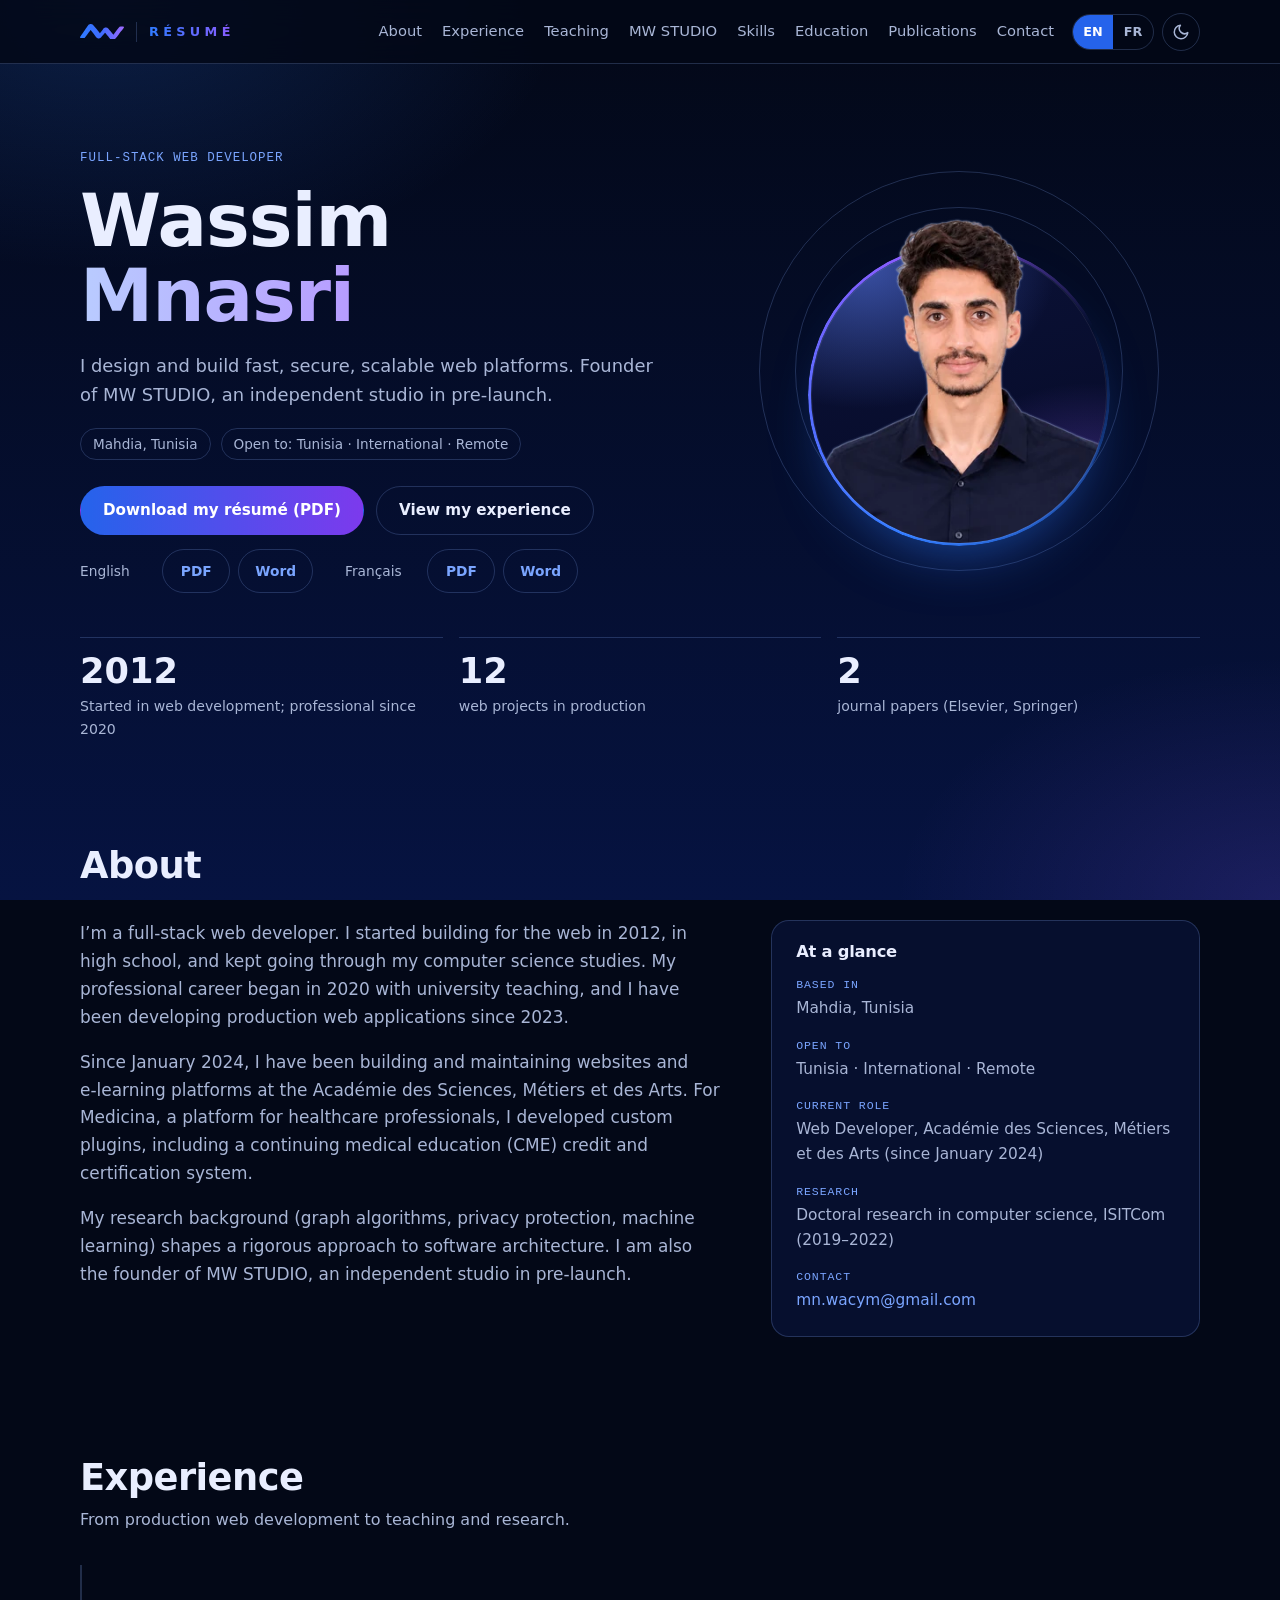
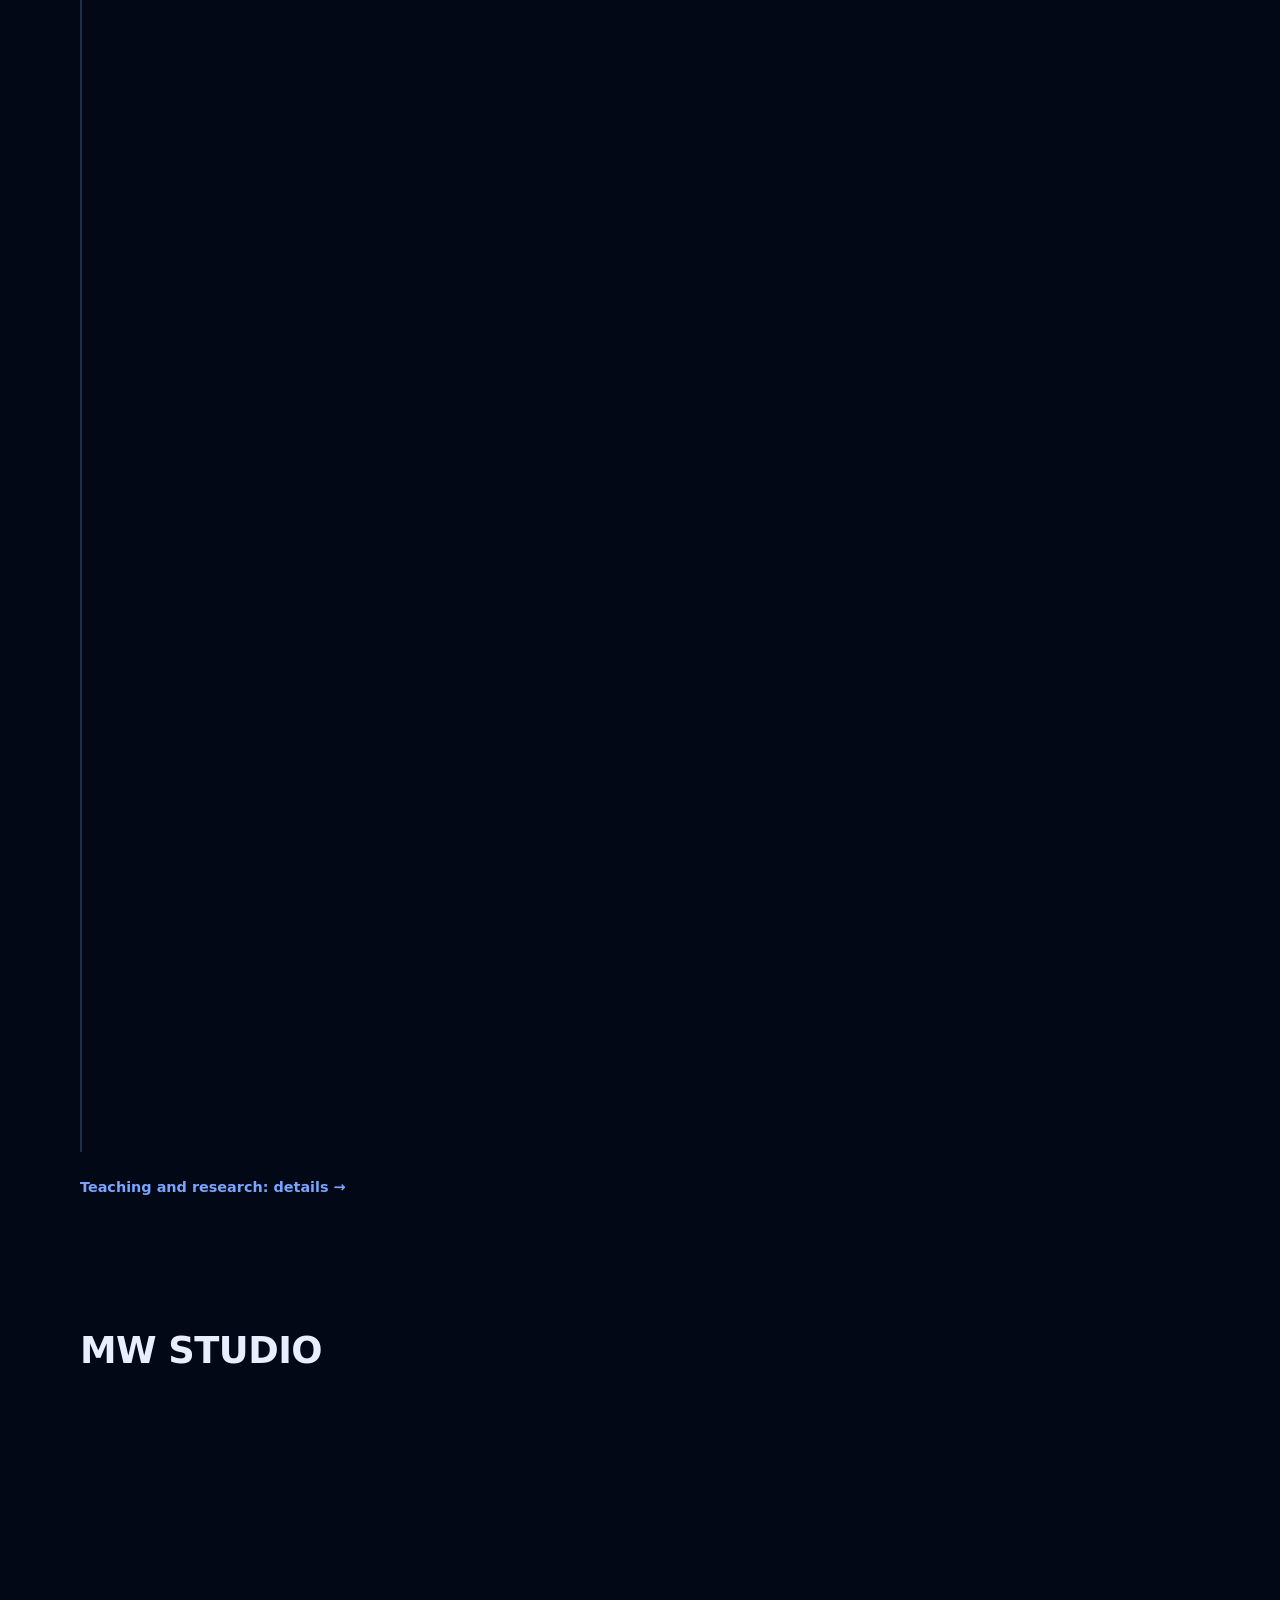
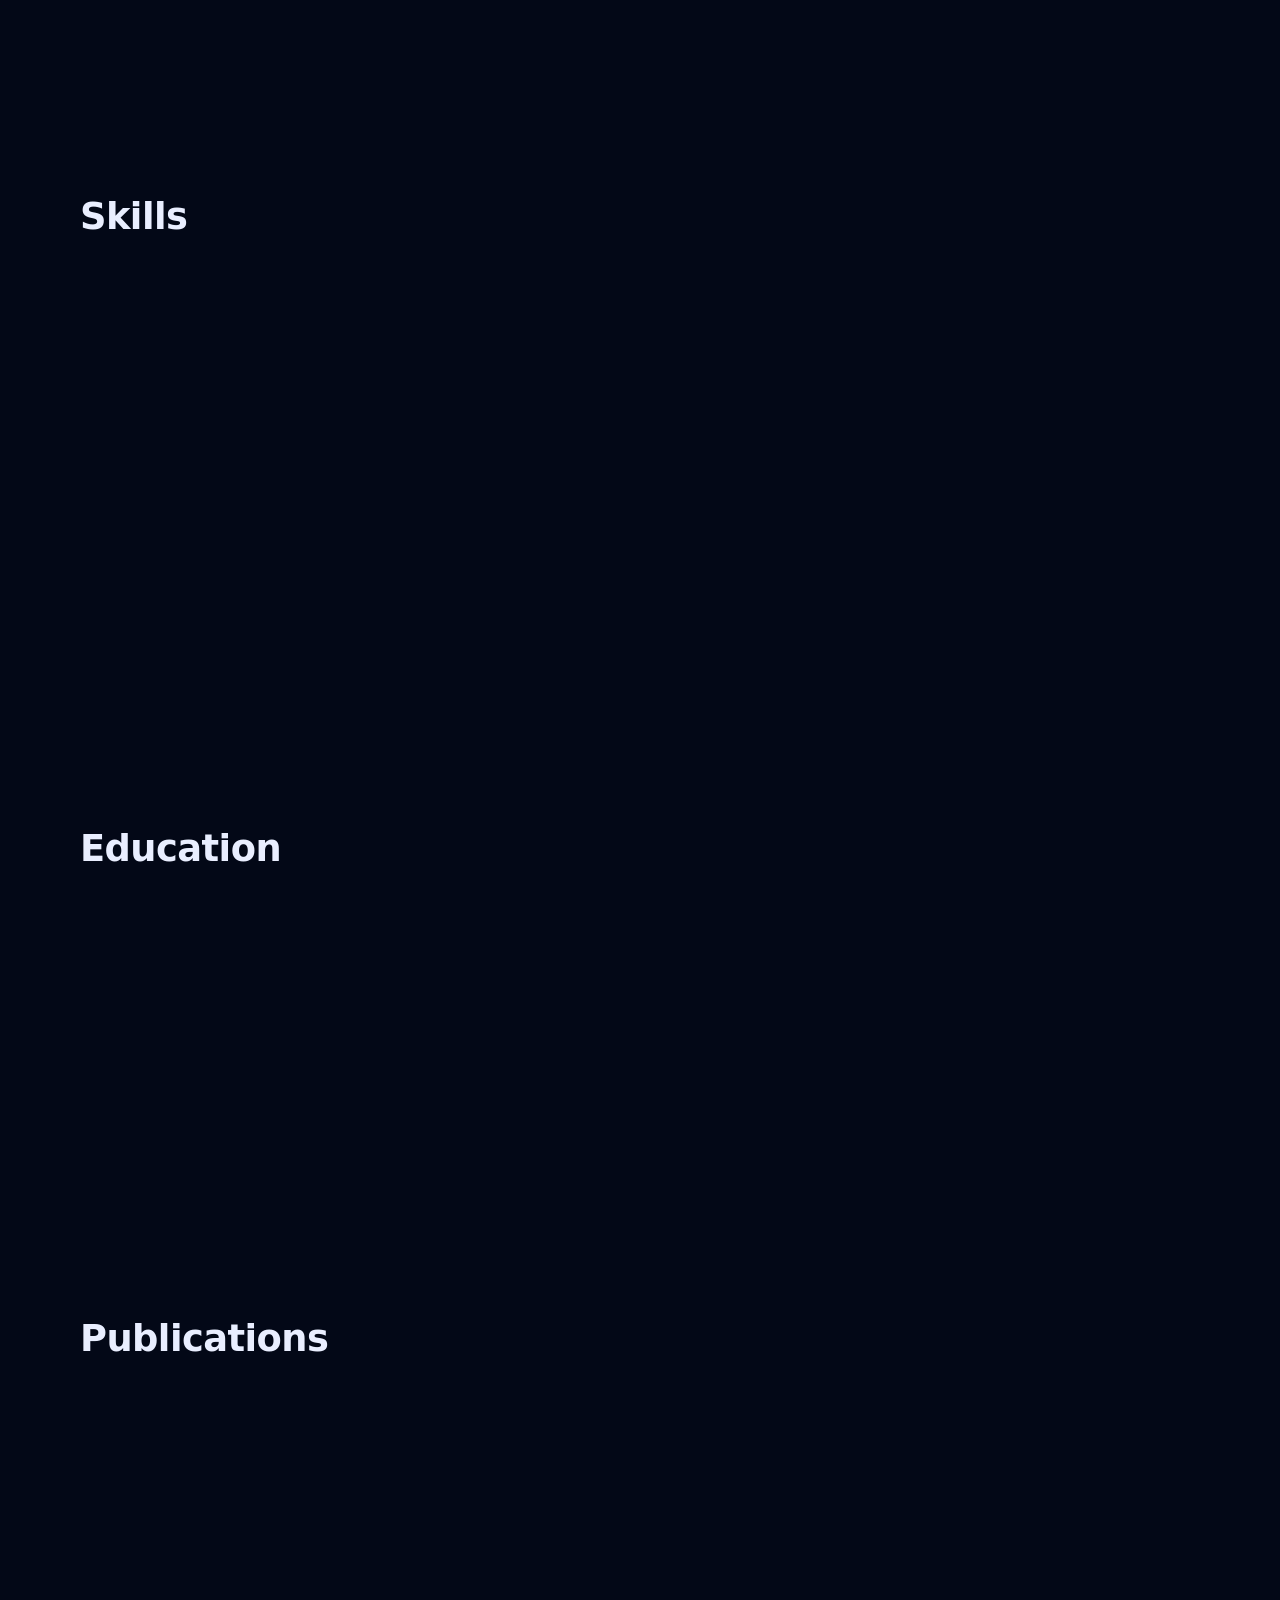
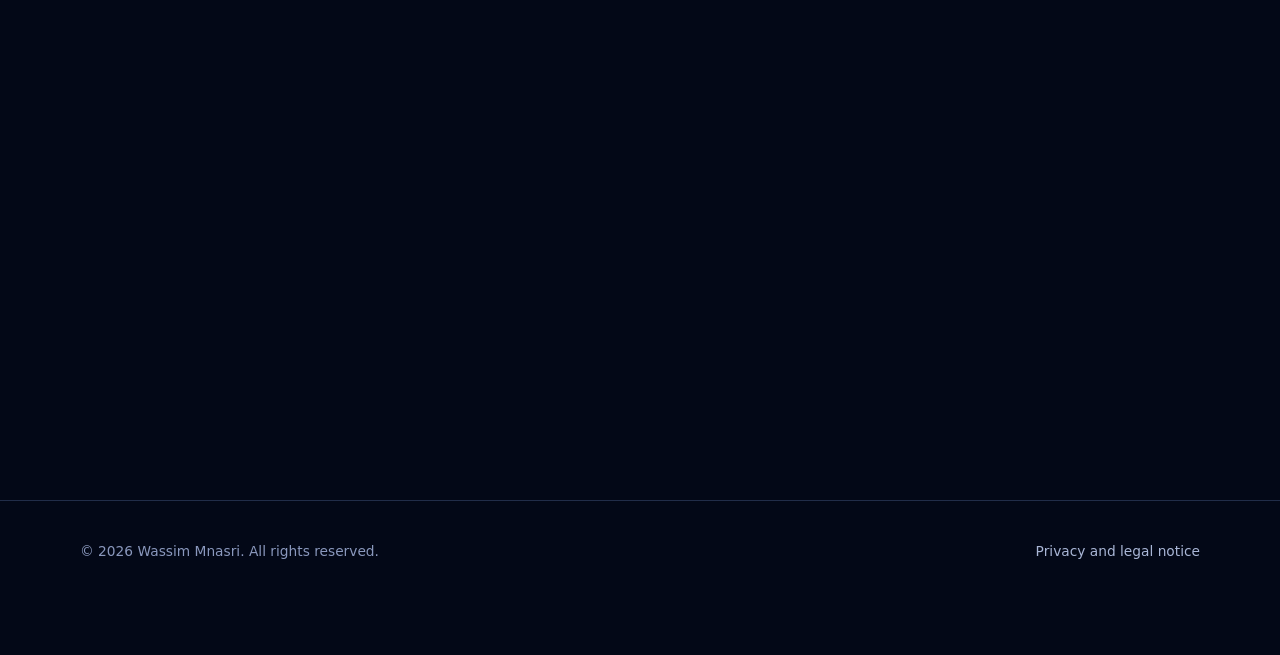
==== commit 0b31806e: "first commit" ====
--- a/index.html
+++ b/index.html
@@ -78,6 +78,7 @@
       <nav class="nav" id="site-nav" aria-label="Main navigation">
         <a href="#about">About</a>
         <a href="#experience">Experience</a>
+        <a href="teaching/">Teaching</a>
         <a href="#studio">MW STUDIO</a>
         <a href="#skills">Skills</a>
         <a href="#education">Education</a>
@@ -111,7 +112,7 @@
               <a class="btn btn-primary" href="cv/Wassim_Mnasri_CV_EN.pdf" download>Download my résumé (PDF)</a>
               <a class="btn" href="#experience">View my experience</a>
             </div>
-            <p class="cv-line">Résumé: English (<a href="cv/Wassim_Mnasri_CV_EN.pdf" download>PDF</a> · <a href="cv/Wassim_Mnasri_CV_EN.docx" download>Word</a>) · Français (<a href="cv/Wassim_Mnasri_CV_FR.pdf" download>PDF</a> · <a href="cv/Wassim_Mnasri_CV_FR.docx" download>Word</a>)</p>
+            <ul class="cv-links" aria-label="Résumé downloads"><li><span class="cv-lang" lang="en">English</span><a class="cv-chip" href="cv/Wassim_Mnasri_CV_EN.pdf" download aria-label="Download résumé, English, PDF">PDF</a><a class="cv-chip" href="cv/Wassim_Mnasri_CV_EN.docx" download aria-label="Download résumé, English, Word">Word</a></li><li><span class="cv-lang" lang="fr">Français</span><a class="cv-chip" href="cv/Wassim_Mnasri_CV_FR.pdf" download aria-label="Download résumé, French, PDF">PDF</a><a class="cv-chip" href="cv/Wassim_Mnasri_CV_FR.docx" download aria-label="Download résumé, French, Word">Word</a></li></ul>
           </div>
           <div class="portrait">
             <div class="ring ring-a" aria-hidden="true"></div>
@@ -190,7 +191,7 @@
           <div class="job-date">Mar. 2023 – Sept. 2023</div>
           <div class="job-body">
             <h3>Junior Full-Stack JavaScript Developer</h3>
-            <p class="org">Glocal IT Solutions GmbH</p>
+            <p class="org">Glocal IT Solutions GmbH (Tunisian subsidiary: HOH Websolutions)</p>
             <ul class="bullets">
               <li>Built React.js interfaces (Bootstrap, MUI) and integrated Firebase (Authentication, Firestore, Hosting) for a real estate web application serving a German client (X-CITE Immo).</li>
               <li>Worked in an agile team using Git and Jira.</li>
@@ -205,7 +206,7 @@
             <p class="org">Higher Institute of Computer Science of Mahdia (ISIMA), University of Monastir · Oct. 2020 – July 2021</p>
             <p class="org">Faculty of Sciences and Techniques of Sidi Bouzid (FSTSBZ), University of Kairouan · Sept. 2021 – July 2022</p>
             <ul class="bullets">
-              <li>Led tutorial and lab sessions in programming (C), object-oriented programming (Java), web technologies, distributed systems, algorithms, and data structures.</li>
+              <li>Taught lectures, tutorials, and labs in object-oriented programming (Java), web technologies, distributed applications, algorithms, data structures, and programming (C).</li>
             </ul>
             <ul class="chips"><li>C</li><li>Java</li><li>Algorithms</li><li>Distributed systems</li><li>HTML</li><li>CSS</li><li>JavaScript</li><li>MySQL</li></ul>
           </div>
@@ -231,6 +232,7 @@
           </div>
         </li>
         </ol>
+        <p class="section-more"><a class="card-link" href="teaching/">Teaching and research: details &rarr;</a></p>
       </div>
     </section>
 
@@ -245,7 +247,7 @@
           </div>
           <div class="studio-mark" role="img" aria-label="MW STUDIO">
             <img class="mark-lg" src="assets/img/mw-logo.webp" width="560" height="176" alt="" loading="lazy" decoding="async">
-            <span class="studio-word" aria-hidden="true"><span>STUDIO</span></span>
+            <span class="studio-word" aria-hidden="true"><span class="word"><span>S</span><span>T</span><span>U</span><span>D</span><span>I</span><span>O</span></span></span>
           </div>
         </div>
       </div>
@@ -291,10 +293,10 @@
           <p class="card-meta">2019 – 2022</p>
           <h3>Doctoral Research in Computer Science</h3>
           <p class="org">ISITCom · Hammam Sousse, Tunisia</p>
-          <p>Focus: group-based influence maximization with privacy protection in social networks (artificial intelligence, machine learning, graph algorithms).</p>
-        </article>
-        <article class="card reveal">
-          <p class="card-meta">2018 – 2019</p>
+          <p>Focus: group-based influence maximization with privacy protection in social networks (artificial intelligence, machine learning, graph algorithms). MARS laboratory, SDM group. Three years enrolled; thesis not completed.</p>
+        </article>
+        <article class="card reveal">
+          <p class="card-meta">2016 – 2019</p>
           <h3>Research Master’s Degree in Distributed Computing</h3>
           <p class="org">ISITCom · Hammam Sousse, Tunisia</p>
           <p>Thesis: a parallel algorithm based on influence trees to detect influential users in social networks.</p>
@@ -341,7 +343,7 @@
             <a class="btn" href="https://github.com/WassimMNASRI" target="_blank" rel="noopener noreferrer">GitHub</a>
             <a class="btn" href="https://scholar.google.com/citations?user=VK-XghAAAAAJ&hl=en" target="_blank" rel="noopener noreferrer">Google Scholar</a>
           </div>
-          <p class="cv-line">Résumé: English (<a href="cv/Wassim_Mnasri_CV_EN.pdf" download>PDF</a> · <a href="cv/Wassim_Mnasri_CV_EN.docx" download>Word</a>) · Français (<a href="cv/Wassim_Mnasri_CV_FR.pdf" download>PDF</a> · <a href="cv/Wassim_Mnasri_CV_FR.docx" download>Word</a>)</p>
+          <ul class="cv-links" aria-label="Résumé downloads"><li><span class="cv-lang" lang="en">English</span><a class="cv-chip" href="cv/Wassim_Mnasri_CV_EN.pdf" download aria-label="Download résumé, English, PDF">PDF</a><a class="cv-chip" href="cv/Wassim_Mnasri_CV_EN.docx" download aria-label="Download résumé, English, Word">Word</a></li><li><span class="cv-lang" lang="fr">Français</span><a class="cv-chip" href="cv/Wassim_Mnasri_CV_FR.pdf" download aria-label="Download résumé, French, PDF">PDF</a><a class="cv-chip" href="cv/Wassim_Mnasri_CV_FR.docx" download aria-label="Download résumé, French, Word">Word</a></li></ul>
         </div>
       </div>
     </section>
--- a/assets/style.css
+++ b/assets/style.css
@@ -39,7 +39,7 @@
   --faint: #53628d;
   --line: rgba(30, 50, 120, .18);
   --card: rgba(255, 255, 255, .9);
-  --accent: #1f5fe0;
+  --accent: #1a56cc;
   --word-from: #1d4ed8;
   --word-to: #6d28d9;
   color-scheme: light;
@@ -77,7 +77,7 @@
 }
 
 h1, h2, h3 { margin: 0; line-height: 1.15; letter-spacing: -.015em; }
-p { margin: 0 0 1em; }
+p { margin: 0 0 1em; text-wrap: pretty; }
 ul, ol { margin: 0; padding: 0; }
 img { max-width: 100%; height: auto; }
 a { color: var(--accent); text-decoration: none; }
@@ -105,7 +105,7 @@
   margin-inline: auto;
 }
 
-.section { padding-block: clamp(44px, 7vw, 84px); }
+.section { padding-block: clamp(32px, 5vw, 60px); }
 .section-head { margin-bottom: clamp(20px, 3vw, 32px); }
 .section-head h2 { font-size: clamp(1.7rem, 3.4vw, 2.3rem); }
 .section-sub { margin: 8px 0 0; color: var(--muted); max-width: 64ch; }
@@ -134,7 +134,7 @@
 }
 
 .bar { display: flex; align-items: center; gap: 18px; height: 100%; }
-.brand { display: inline-flex; align-items: center; gap: 12px; color: var(--text); white-space: nowrap; }
+.brand { display: inline-flex; align-items: center; gap: 12px; min-height: 44px; color: var(--text); white-space: nowrap; }
 .brand:hover { text-decoration: none; }
 .brand .mark { flex: none; width: 44px; height: auto; }
 .brand-sep { width: 1px; height: 20px; background: var(--line); }
@@ -150,7 +150,7 @@
 }
 
 .nav { display: flex; gap: 20px; margin-inline-start: auto; }
-.nav a { color: var(--muted); font-size: .92rem; }
+.nav a { display: inline-flex; align-items: center; min-height: 44px; color: var(--muted); font-size: .92rem; }
 .nav a:hover { color: var(--text); text-decoration: none; }
 
 .tools { display: flex; align-items: center; gap: 8px; }
@@ -186,7 +186,7 @@
 .menu-btn { display: none; }
 
 /* 5. Hero ------------------------------------------------------------------ */
-.hero { padding-block: clamp(36px, 7vw, 84px) clamp(28px, 4vw, 44px); }
+.hero { overflow-x: clip; padding-block: clamp(36px, 7vw, 84px) clamp(28px, 4vw, 44px); }
 .hero-grid {
   display: grid;
   grid-template-columns: minmax(0, 1.1fr) minmax(0, .9fr);
@@ -219,7 +219,23 @@
   color: var(--muted);
 }
 .cta { display: flex; flex-wrap: wrap; gap: 12px; align-items: center; margin-bottom: 14px; }
-.cv-line { margin: 0; font-size: .86rem; color: var(--faint); }
+.page-head h1 { font-size: clamp(2rem, 4.4vw, 2.8rem); margin: 6px 0 12px; }
+.page-head .lead { margin: 0; }
+.subject-list { display: grid; gap: 10px; margin: 14px 0 0; padding: 0; list-style: none; }
+.subject-list li { display: flex; flex-wrap: wrap; align-items: baseline; justify-content: space-between; gap: 2px 14px; padding-top: 10px; border-top: 1px solid var(--line); color: var(--text); font-size: .95rem; }
+.subject-list li:first-child { padding-top: 0; border-top: 0; }
+.subject-kind { font-family: var(--mono); font-size: .76rem; color: var(--muted); }
+@media (max-width: 520px) {
+  .subject-list li { flex-direction: column; align-items: flex-start; }
+}
+.note { margin: 18px 0 0; max-width: 70ch; color: var(--muted); font-size: .94rem; }
+.section-more { margin: 14px 0 0; }
+.cv-links { display: flex; flex-wrap: wrap; align-items: center; gap: 8px 32px; margin: 0; padding: 0; list-style: none; }
+.cv-links li { display: flex; align-items: center; gap: 8px; }
+.cv-lang { min-width: 5.4em; font-size: .86rem; color: var(--muted); }
+.cv-chip { display: inline-flex; align-items: center; justify-content: center; min-width: 68px; min-height: 44px; padding: 0 16px; border: 1px solid var(--line); border-radius: 999px; font-size: .86rem; font-weight: 650; color: var(--accent); }
+.cv-chip:hover { border-color: var(--accent); text-decoration: none; }
+.contact-actions + .cv-links { justify-content: center; margin-top: 32px; }
 
 .btn {
   display: inline-flex;
@@ -340,12 +356,12 @@
 }
 
 /* 7. Components ------------------------------------------------------------ */
-.card { padding: 20px 22px; border: 1px solid var(--line); border-radius: var(--radius); background: var(--card); }
+.card { display: flex; flex-direction: column; padding: 20px 22px; border: 1px solid var(--line); border-radius: var(--radius); background: var(--card); }
 .card h3 { font-size: 1.06rem; }
 .card-meta { margin: 0 0 8px; font-family: var(--mono); font-size: .78rem; color: var(--accent); }
 .card p { margin: 6px 0 0; color: var(--muted); font-size: .94rem; }
 .card .org { margin-top: 4px; }
-.card-link { display: inline-block; margin-top: 12px; font-size: .9rem; font-weight: 600; overflow-wrap: anywhere; }
+.card-link { display: inline-flex; align-items: center; align-self: flex-start; min-height: 44px; margin-top: auto; font-size: .9rem; font-weight: 600; overflow-wrap: anywhere; }
 
 .studio {
   display: grid;
@@ -370,20 +386,19 @@
 }
 .badge::before { content: ""; width: 7px; height: 7px; border-radius: 50%; background: #46e0b4; }
 .studio p { color: var(--muted); font-size: 1.06rem; max-width: 56ch; }
-.studio-mark { display: grid; justify-items: center; gap: 14px; }
-.mark-lg { width: min(100%, 320px); height: auto; }
-.studio-word { display: flex; align-items: center; gap: 16px; width: min(100%, 320px); }
-.studio-word::before, .studio-word::after { content: ""; flex: 1; height: 1px; background: var(--line); }
-.studio-word span {
-  margin-right: -.5em;
-  font-size: 1.05rem;
-  font-weight: 800;
-  letter-spacing: .5em;
-  background: linear-gradient(90deg, var(--word-from), var(--word-to));
-  -webkit-background-clip: text;
-  background-clip: text;
-  color: transparent;
-}
+.studio-mark { --mark-w: 320px; display: grid; justify-items: center; gap: calc(var(--mark-w) * .03); }
+.mark-lg { width: min(100%, var(--mark-w)); height: auto; }
+.studio-word { display: flex; align-items: center; justify-content: center; gap: calc(var(--mark-w) * .045); width: min(100%, var(--mark-w)); }
+.studio-word::before, .studio-word::after { content: ""; flex: 0 1 calc(var(--mark-w) * .17); height: 1px; }
+.studio-word::before { background: linear-gradient(90deg, rgba(143, 176, 255, 0), rgba(143, 176, 255, .6)); }
+.studio-word::after { background: linear-gradient(90deg, rgba(143, 176, 255, .6), rgba(143, 176, 255, 0)); }
+.studio-word .word { display: inline-flex; margin-right: -.7em; font-size: max(13px, calc(var(--mark-w) * .046)); font-weight: 650; letter-spacing: .7em; line-height: 1; }
+.studio-word .word span { color: var(--word-to); color: color-mix(in srgb, var(--word-from) calc(100% - var(--i, 0) * 20%), var(--word-to)); }
+.studio-word .word span:nth-child(2) { --i: 1; }
+.studio-word .word span:nth-child(3) { --i: 2; }
+.studio-word .word span:nth-child(4) { --i: 3; }
+.studio-word .word span:nth-child(5) { --i: 4; }
+.studio-word .word span:nth-child(6) { --i: 5; }
 
 .contact {
   padding: clamp(28px, 5vw, 56px) clamp(18px, 4vw, 40px);
@@ -403,9 +418,9 @@
 .prose .meta { font-size: .9rem; color: var(--faint); }
 
 /* 8. Footer ---------------------------------------------------------------- */
-.site-footer { padding-block: 28px calc(28px + env(safe-area-inset-bottom)); border-top: 1px solid var(--line); }
+.site-footer { padding-block: 28px calc(82px + env(safe-area-inset-bottom)); border-top: 1px solid var(--line); }
 .footer-row { display: flex; flex-wrap: wrap; gap: 8px 24px; align-items: center; justify-content: space-between; font-size: .86rem; color: var(--faint); }
-.footer-row a { color: var(--muted); }
+.footer-row a { display: inline-flex; align-items: center; min-height: 44px; color: var(--muted); }
 
 .to-top {
   position: fixed;
@@ -442,10 +457,10 @@
 @keyframes rise { from { opacity: 0; transform: translateY(16px); } to { opacity: 1; transform: none; } }
 
 /* 10. Responsive ----------------------------------------------------------- */
-@media (max-width: 900px) {
-  .nav { display: none; }
+@media (max-width: 1080px) {
+  #site-nav { display: none; }
   .js .menu-btn { display: grid; }
-  .js .nav {
+  .js #site-nav {
     position: absolute;
     top: 100%;
     left: 0;
@@ -456,14 +471,28 @@
     background: var(--bg-solid);
     border-bottom: 1px solid var(--line);
   }
-  .js .nav.is-open { display: flex; }
-  .js .nav a { padding: 13px 2px; border-bottom: 1px solid var(--line); font-size: 1rem; }
-  .js .nav a:last-child { border-bottom: 0; }
+  .js #site-nav.is-open { display: flex; }
+  .js #site-nav a { padding: 13px 2px; border-bottom: 1px solid var(--line); font-size: 1rem; }
+  .js #site-nav a:last-child { border-bottom: 0; }
+  #site-nav ~ .tools { margin-inline-start: auto; }
+}
+
+@media (max-width: 900px) {
+  .nav { display: none; }
   .tools { margin-inline-start: auto; }
   .hero-grid, .about, .studio { grid-template-columns: minmax(0, 1fr); }
+  .hero-copy { text-align: center; }
+  .hero h1 { font-size: clamp(2.1rem, 11.4vw, 3.4rem); }
+  .lead { margin-inline: auto; }
+  .cv-links { justify-content: center; }
+  .chips-row, .cta { justify-content: center; }
   .portrait { order: -1; width: min(300px, 72vw); }
-  .studio-mark { order: -1; }
-  .mark-lg, .studio-word { width: min(100%, 240px); }
+  .studio-mark { --mark-w: 240px; order: -1; }
+}
+
+@media (pointer: coarse) and (min-width: 381px) {
+  .icon-btn { width: 44px; height: 44px; }
+  .lang a { height: 44px; min-width: 44px; }
 }
 
 @media (max-width: 380px) {
@@ -481,9 +510,11 @@
   .job-date { padding-top: 0; }
   .cta .btn { width: 100%; }
   .contact-actions .btn { flex: 1 1 100%; }
+  .cv-links { flex-direction: column; gap: 4px; }
   .brand { font-size: .95rem; }
   .bar { gap: 10px; }
   .lang a { min-width: 36px; }
+  .footer-row { flex-direction: column; justify-content: center; text-align: center; }
 }
 
 /* 11. Print ---------------------------------------------------------------- */
